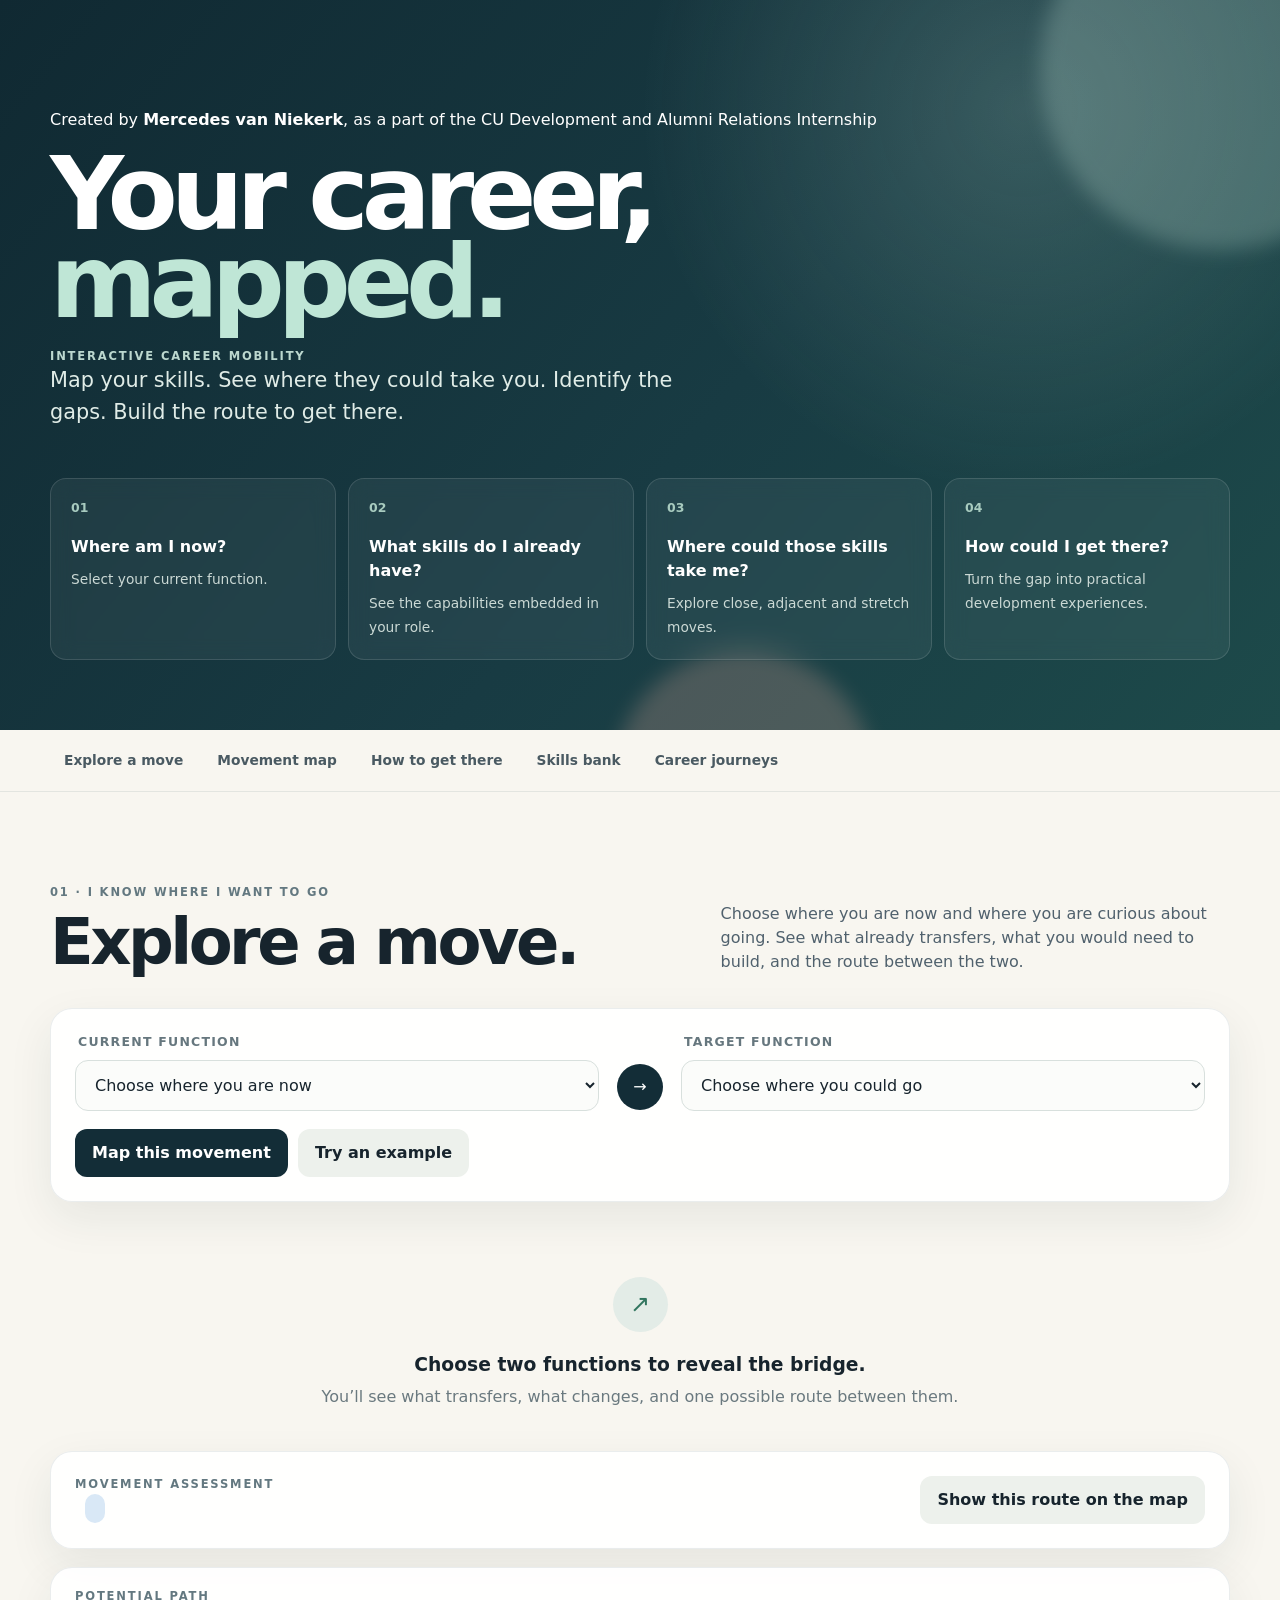
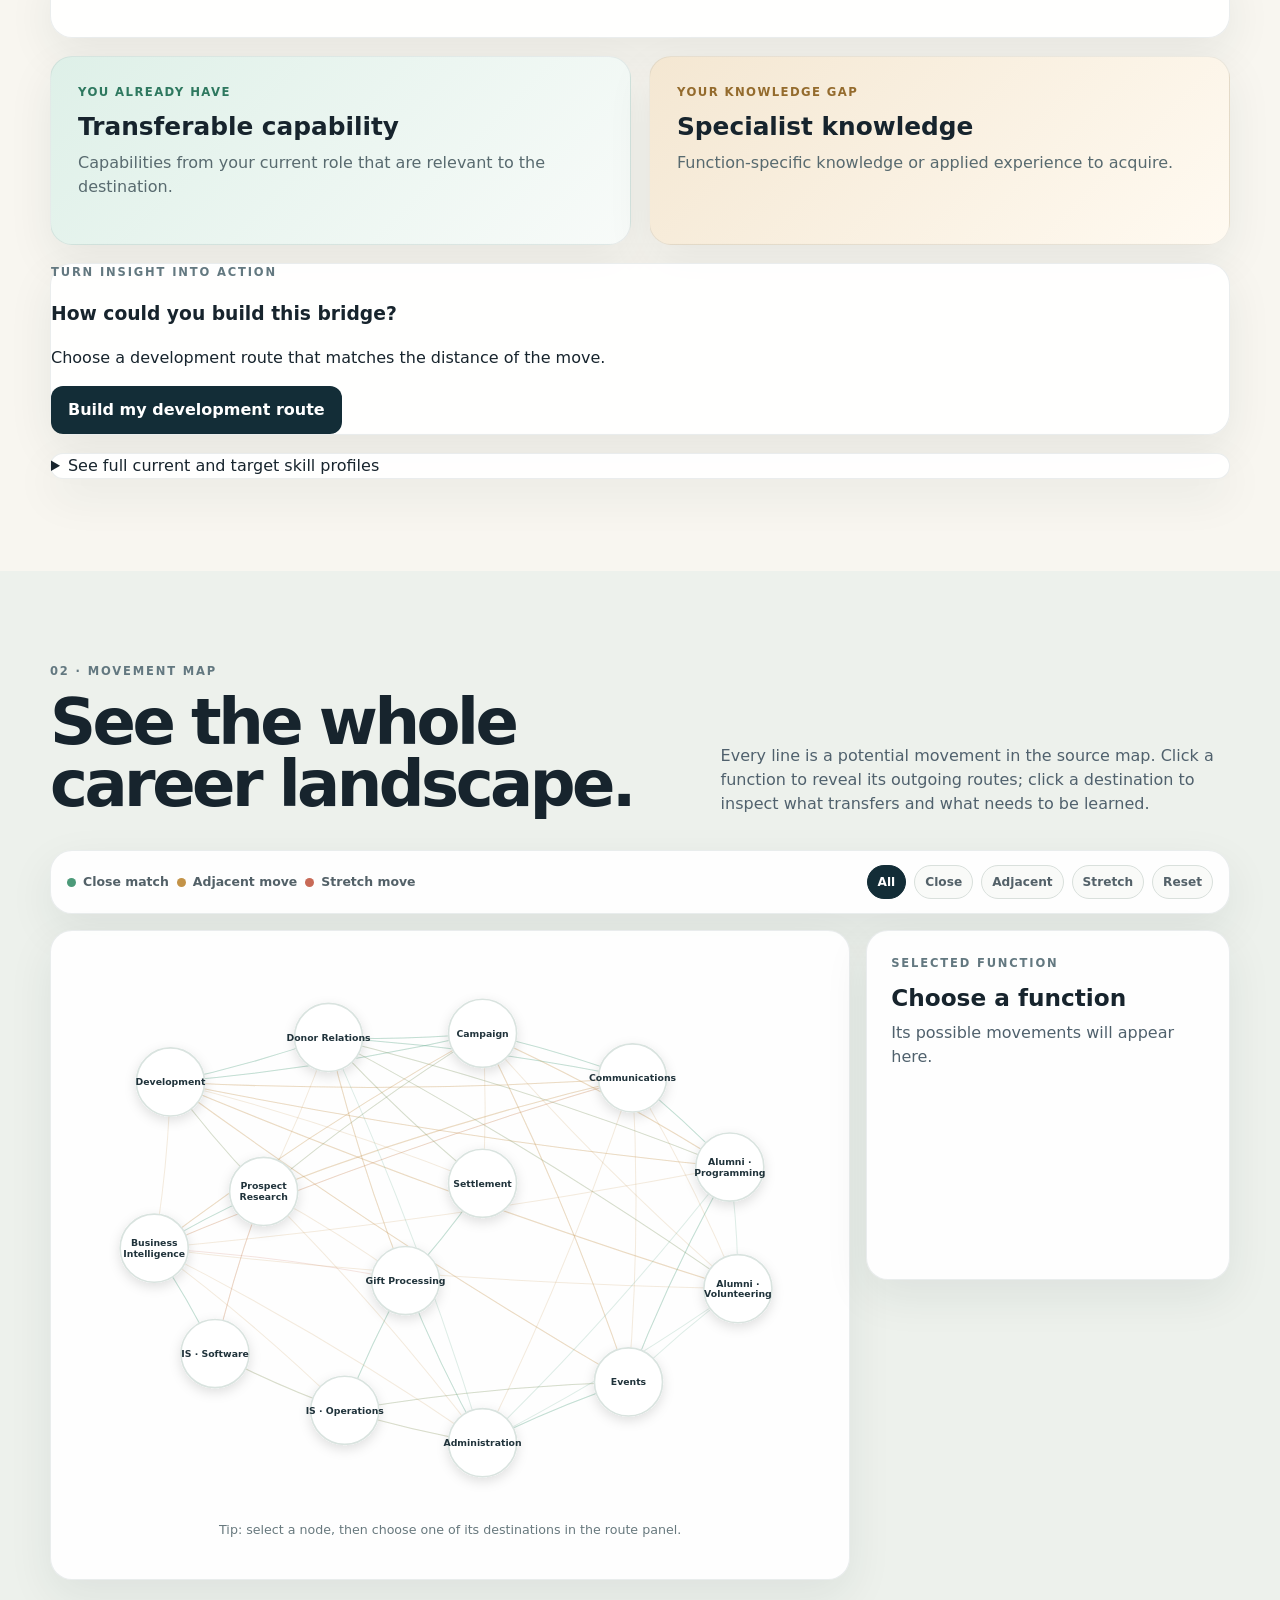
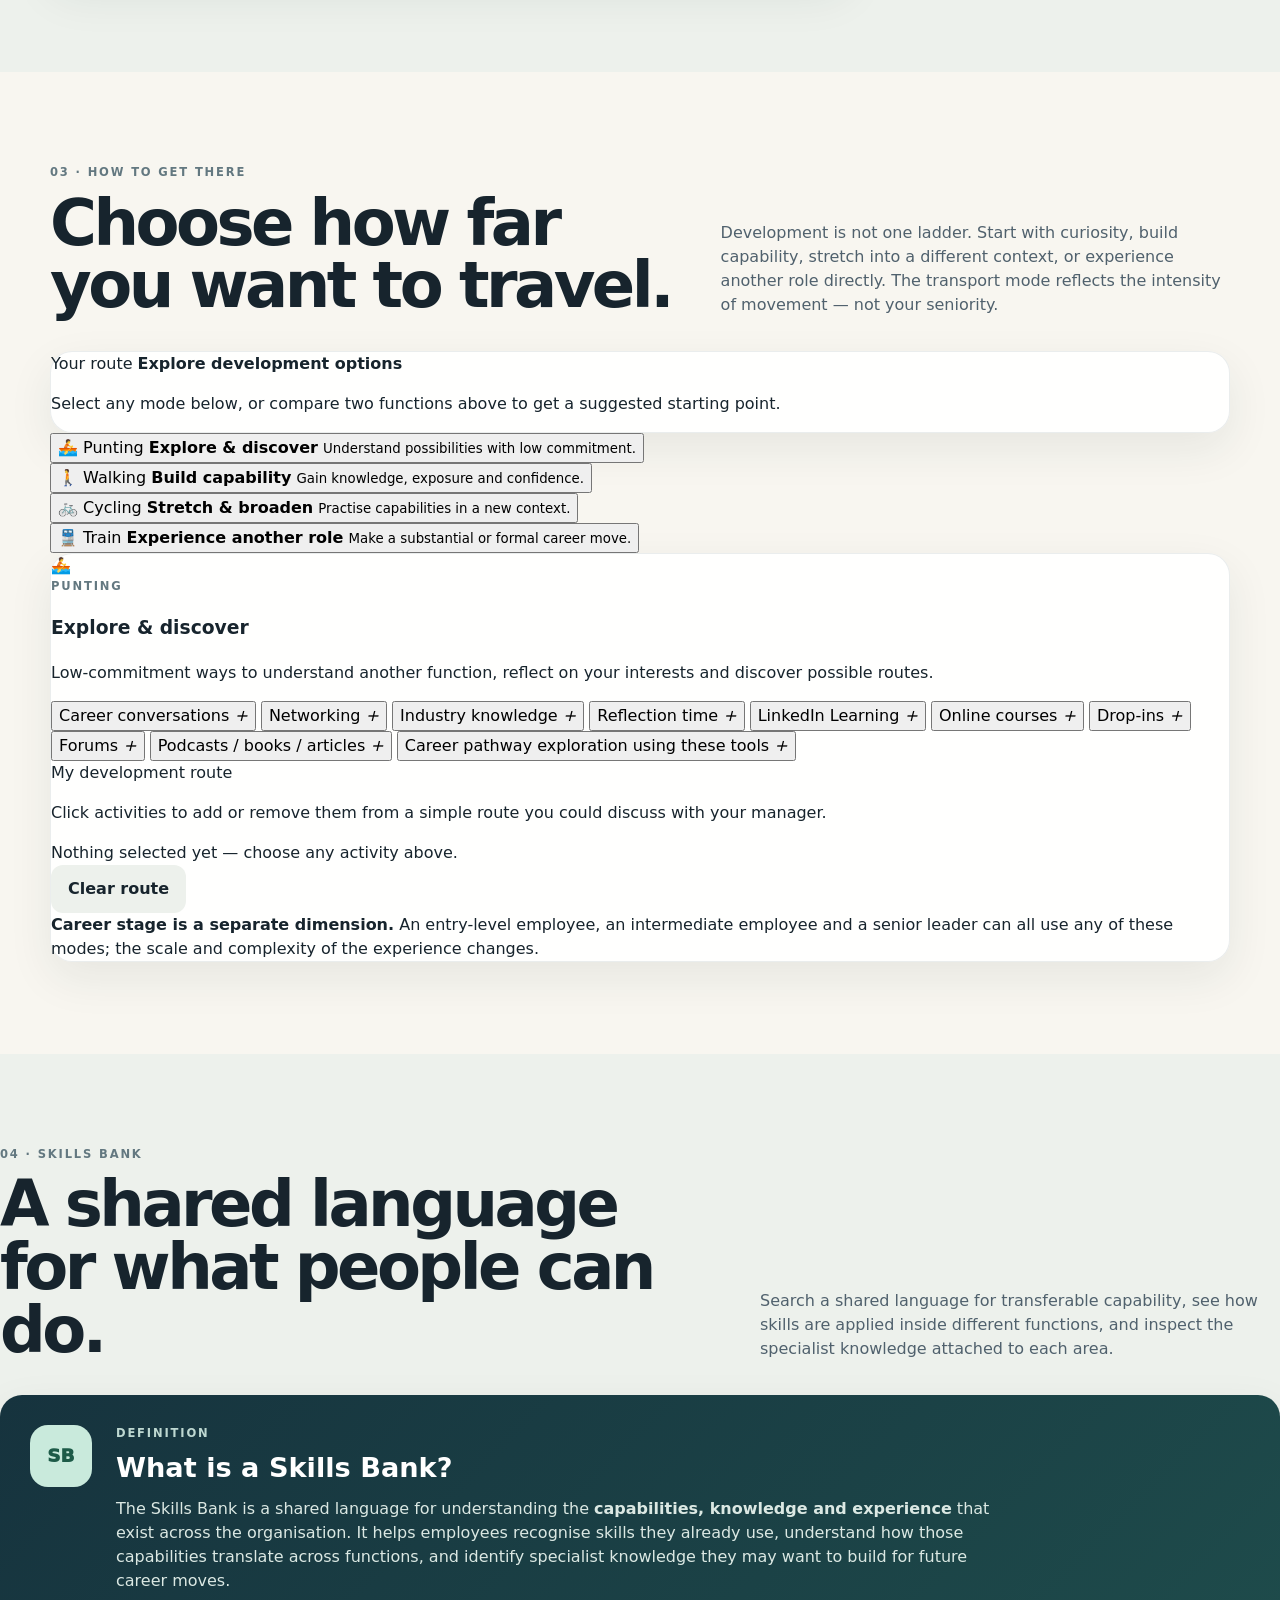
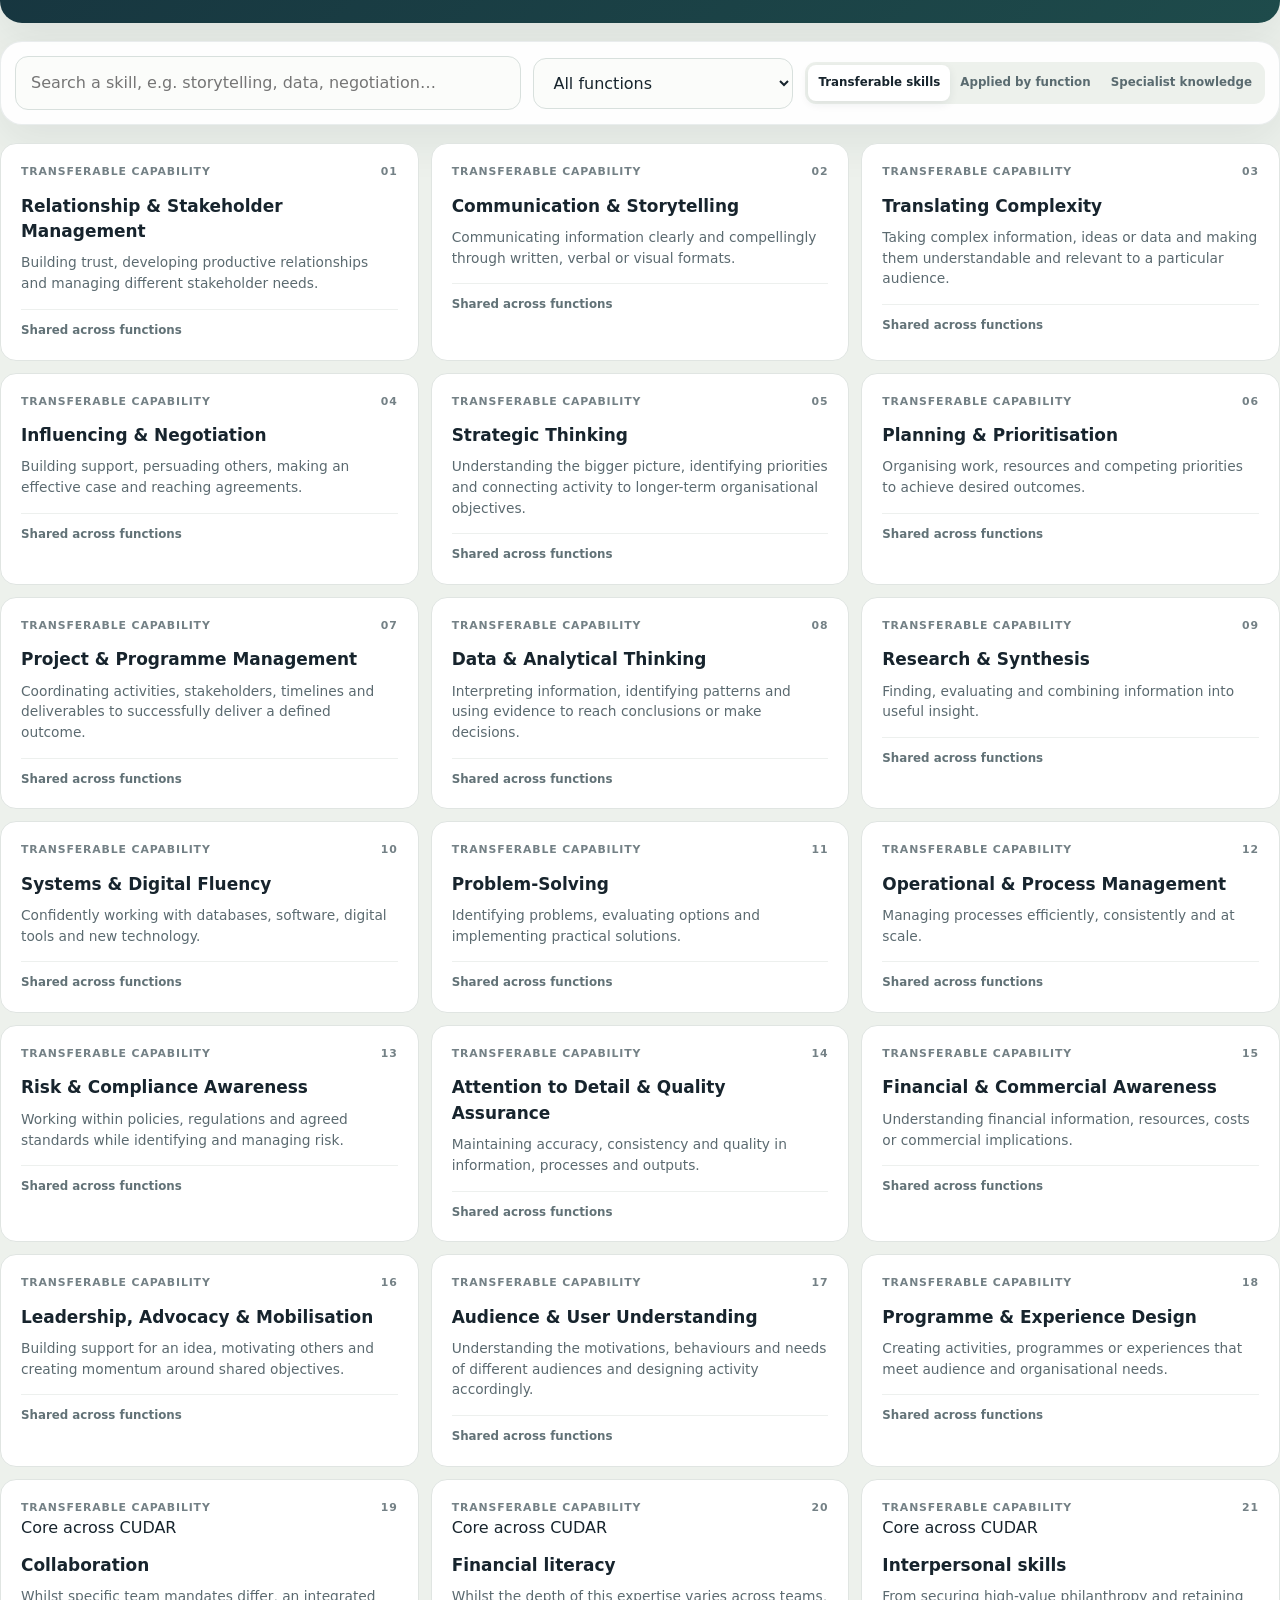
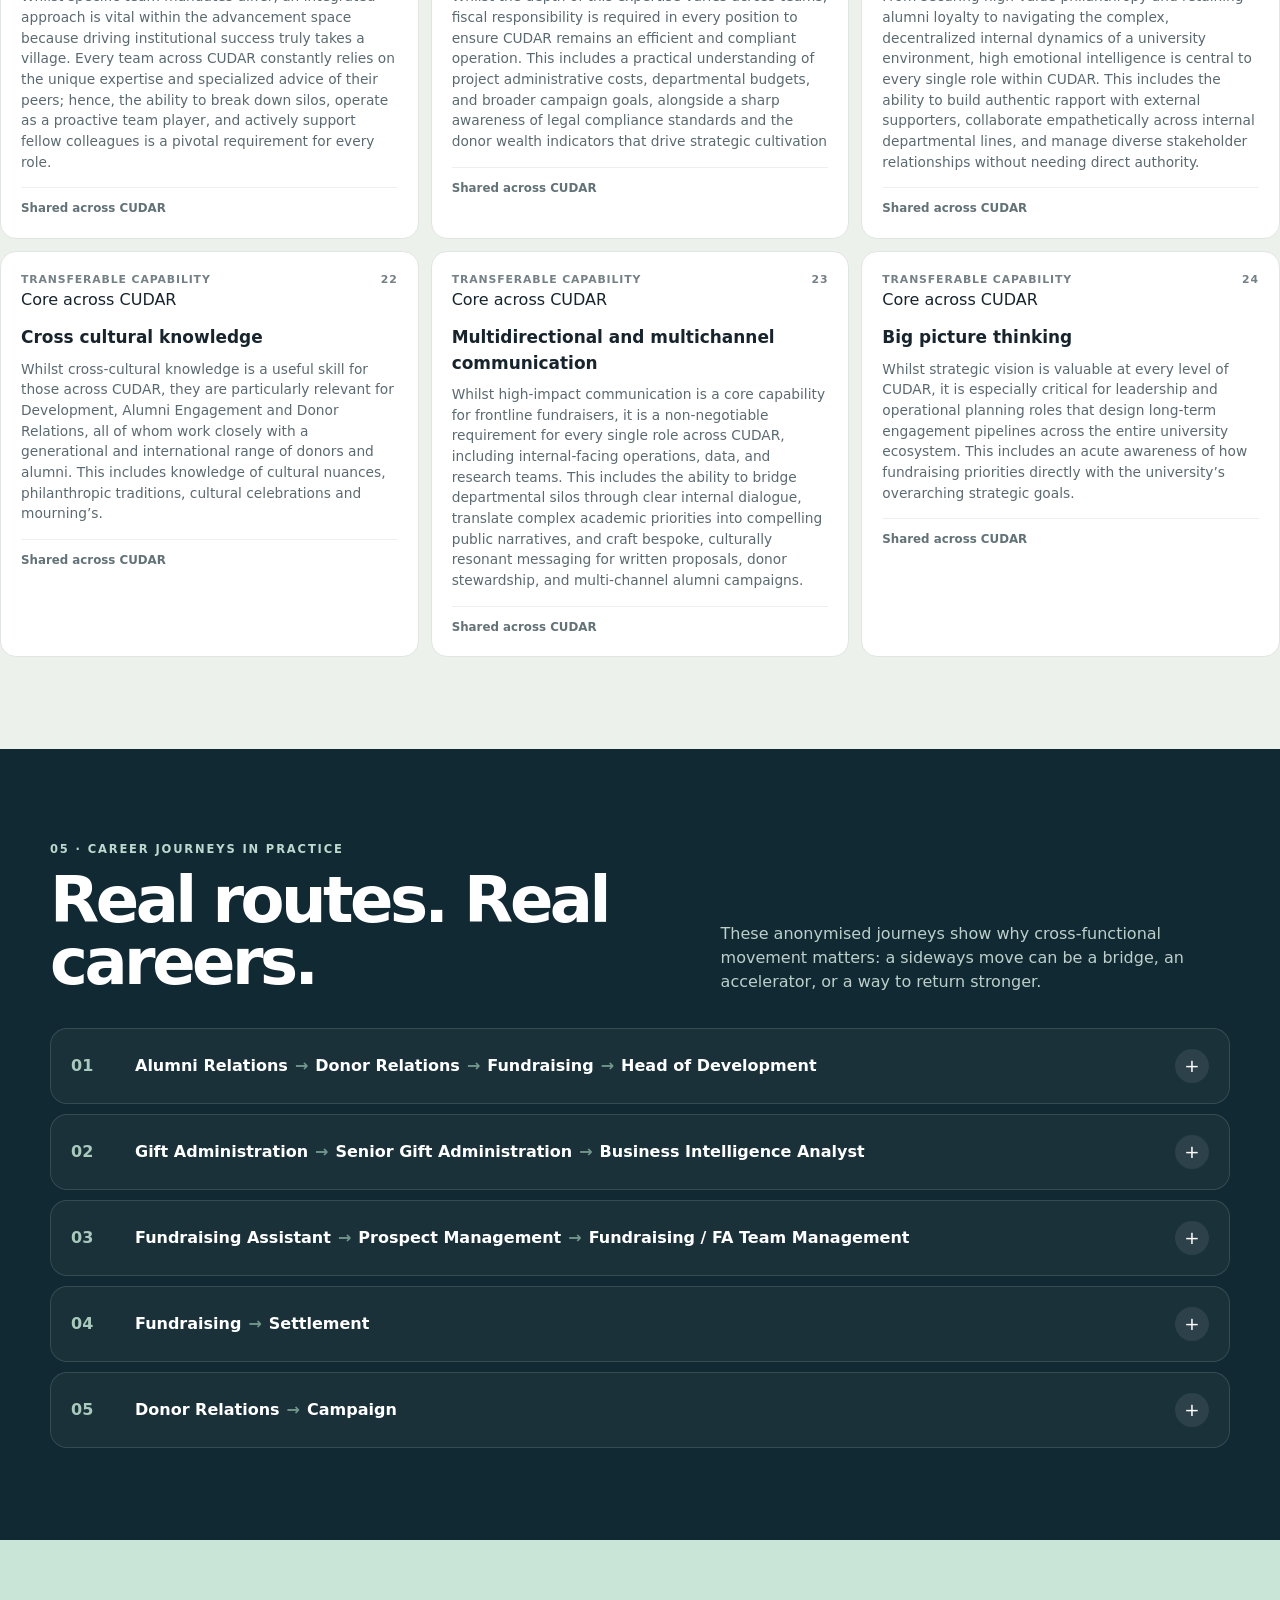
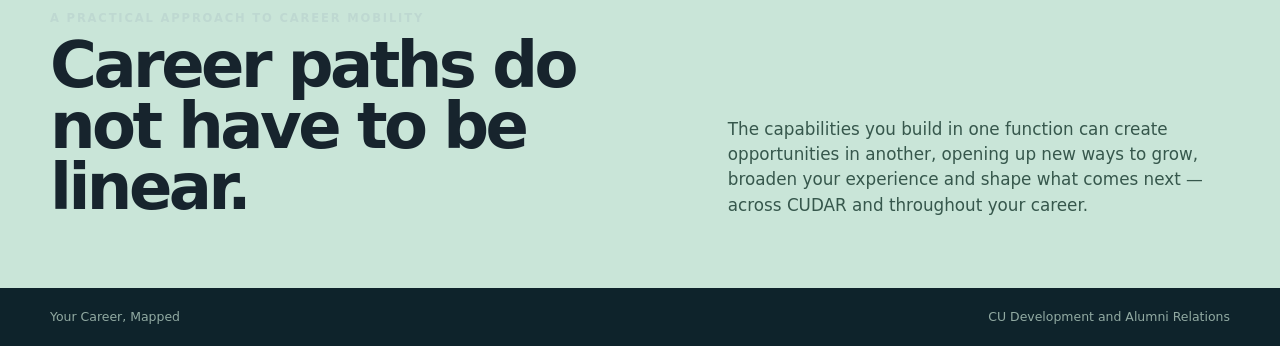
==== index.html @ edce7084 "Rename index (1).html to index.html" ====
<!DOCTYPE html>
<html lang="en">
<head>
  <meta charset="UTF-8" />
  <meta name="viewport" content="width=device-width, initial-scale=1.0" />
  <title>Your Career, Mapped</title>
  <meta name="description" content="Map your skills, explore where they could take you, identify the gaps and build a route to get there." />
  <link rel="stylesheet" href="styles.css" />
</head>
<body>
  <a class="skip-link" href="#main">Skip to content</a>

  <header class="hero">
    <div class="hero__glow hero__glow--one"></div>
    <div class="hero__glow hero__glow--two"></div>
    <div class="shell hero__inner">
      <p class="hero__creator">Created by <strong>Mercedes van Niekerk</strong>, as a part of the CU Development and Alumni Relations Internship</p>
      <h1>Your career,<br><span>mapped.</span></h1>
      <div class="eyebrow hero__eyebrow">Interactive career mobility</div>
      <p class="hero__lede hero__lede--strong">
        Map your skills. See where they could take you. Identify the gaps.
        Build the route to get there.
      </p>

      <div class="question-grid" aria-label="Four questions the map helps answer">
        <article><b>01</b><span>Where am I now?</span><small>Select your current function.</small></article>
        <article><b>02</b><span>What skills do I already have?</span><small>See the capabilities embedded in your role.</small></article>
        <article><b>03</b><span>Where could those skills take me?</span><small>Explore close, adjacent and stretch moves.</small></article>
        <article><b>04</b><span>How could I get there?</span><small>Turn the gap into practical development experiences.</small></article>
      </div>
    </div>
  </header>

  <nav class="sticky-nav" aria-label="Feature navigation">
    <div class="shell nav-row">
      <a href="#skills-match">Explore a move</a>
      <a href="#movement-map">Movement map</a>
      <a href="#development-route">How to get there</a>
      <a href="#skills-bank">Skills bank</a>
      <a href="#examples">Career journeys</a>
    </div>
  </nav>

  <main id="main">
    <section class="section shell" id="skills-match">
      <div class="section-heading">
        <div>
          <div class="eyebrow eyebrow--dark">01 · I know where I want to go</div>
          <h2>Explore a move.</h2>
        </div>
        <p>
          Choose where you are now and where you are curious about going. See what
          already transfers, what you would need to build, and the route between the two.
        </p>
      </div>

      <div class="match-builder card">
        <div class="select-grid">
          <label>
            <span>Current function</span>
            <select id="currentFunction">
              <option value="">Choose where you are now</option>
            </select>
          </label>

          <div class="arrow-disc" aria-hidden="true">→</div>

          <label>
            <span>Target function</span>
            <select id="dreamFunction">
              <option value="">Choose where you could go</option>
            </select>
          </label>
        </div>
        <div class="builder-actions">
          <button class="btn btn--primary" id="compareBtn" type="button">Map this movement</button>
          <button class="btn btn--ghost" id="exampleBtn" type="button">Try an example</button>
        </div>
      </div>

      <div id="matchEmpty" class="empty-state">
        <div class="empty-state__icon">↗</div>
        <h3>Choose two functions to reveal the bridge.</h3>
        <p>You’ll see what transfers, what changes, and one possible route between them.</p>
      </div>

      <div id="matchResults" class="match-results" hidden>
        <div class="match-summary card">
          <div>
            <div class="eyebrow eyebrow--dark">Movement assessment</div>
            <div class="match-title-row">
              <h3 id="matchTitle"></h3>
              <span id="matchBadge" class="match-badge"></span>
            </div>
            <p id="matchExplanation"></p>
          </div>
          <button class="btn btn--ghost" id="showOnMapBtn" type="button">Show this route on the map</button>
        </div>

        <div class="route-strip card">
          <div class="eyebrow eyebrow--dark">Potential path</div>
          <div id="routePath" class="route-path" aria-label="Potential career route"></div>
        </div>

        <div class="insight-grid">
          <article class="insight-card insight-card--have">
            <div class="insight-card__kicker">You already have</div>
            <h3>Transferable capability</h3>
            <p>Capabilities from your current role that are relevant to the destination.</p>
            <div id="transferSkills" class="chips"></div>
          </article>

          <article class="insight-card insight-card--gap">
            <div class="insight-card__kicker">Your knowledge gap</div>
            <h3>Specialist knowledge</h3>
            <p>Function-specific knowledge or applied experience to acquire.</p>
            <div id="gapSkills" class="chips"></div>
          </article>
        </div>

        <div class="comparison-actions card">
          <div>
            <div class="eyebrow eyebrow--dark">Turn insight into action</div>
            <h3>How could you build this bridge?</h3>
            <p id="developmentRecommendation">Choose a development route that matches the distance of the move.</p>
          </div>
          <button class="btn btn--primary" id="buildRouteBtn" type="button">Build my development route</button>
        </div>

        <details class="skill-profile-details card">
          <summary>See full current and target skill profiles</summary>
          <div class="two-panel-grid two-panel-grid--inside">
            <article class="role-panel">
              <div class="role-panel__top">
                <div>
                  <div class="eyebrow eyebrow--dark">Current skill set</div>
                  <h3 id="currentRoleName"></h3>
                </div>
                <span class="mini-tag">Now</span>
              </div>
              <div id="currentCapabilities" class="skill-list"></div>
            </article>

            <article class="role-panel">
              <div class="role-panel__top">
                <div>
                  <div class="eyebrow eyebrow--dark">Target skill set</div>
                  <h3 id="dreamRoleName"></h3>
                </div>
                <span class="mini-tag mini-tag--dream">Next</span>
              </div>
              <div class="subheading">Transferable capabilities</div>
              <div id="dreamCapabilities" class="skill-list"></div>
              <div class="subheading subheading--spaced">Specialist knowledge</div>
              <div id="dreamSpecialist" class="skill-list skill-list--specialist"></div>
            </article>
          </div>
        </details>
      </div>
    </section>

    <section class="section section--tint" id="movement-map">
      <div class="shell">
        <div class="section-heading">
          <div>
            <div class="eyebrow eyebrow--dark">02 · Movement map</div>
            <h2>See the whole career landscape.</h2>
          </div>
          <p>
            Every line is a potential movement in the source map. Click a function
            to reveal its outgoing routes; click a destination to inspect what
            transfers and what needs to be learned.
          </p>
        </div>

        <div class="map-toolbar card">
          <div class="legend" aria-label="Movement type legend">
            <span><i class="dot dot--close"></i>Close match</span>
            <span><i class="dot dot--adjacent"></i>Adjacent move</span>
            <span><i class="dot dot--stretch"></i>Stretch move</span>
          </div>
          <div class="map-actions">
            <button class="filter-btn is-active" data-map-filter="all" type="button">All</button>
            <button class="filter-btn" data-map-filter="close" type="button">Close</button>
            <button class="filter-btn" data-map-filter="adjacent" type="button">Adjacent</button>
            <button class="filter-btn" data-map-filter="stretch" type="button">Stretch</button>
            <button class="filter-btn" id="resetMapBtn" type="button">Reset</button>
          </div>
        </div>

        <div class="map-layout">
          <div class="network-card card">
            <svg id="careerMap" viewBox="0 0 960 680" role="img" aria-labelledby="mapTitle mapDesc">
              <title id="mapTitle">Interactive career movement network</title>
              <desc id="mapDesc">Functions are shown as nodes, connected by close, adjacent and stretch career moves.</desc>
              <defs>
                <filter id="softShadow" x="-30%" y="-30%" width="160%" height="160%">
                  <feDropShadow dx="0" dy="5" stdDeviation="7" flood-opacity=".12"/>
                </filter>
              </defs>
              <g id="edgeLayer"></g>
              <g id="nodeLayer"></g>
            </svg>
            <p class="map-hint">Tip: select a node, then choose one of its destinations in the route panel.</p>
          </div>

          <aside class="route-detail card" id="mapRouteDetail">
            <div class="eyebrow eyebrow--dark">Selected function</div>
            <h3 id="selectedNodeTitle">Choose a function</h3>
            <p id="selectedNodeIntro">Its possible movements will appear here.</p>
            <div id="routeOptions" class="route-options"></div>

            <div id="selectedRouteDetail" hidden>
              <div class="detail-divider"></div>
              <div class="route-detail__header">
                <span id="routeDetailBadge" class="match-badge"></span>
                <h4 id="routeDetailTitle"></h4>
              </div>
              <div class="mini-columns">
                <div>
                  <span>What transfers</span>
                  <ul id="routeDetailTransfers"></ul>
                </div>
                <div>
                  <span>Knowledge gap</span>
                  <ul id="routeDetailGap"></ul>
                </div>
              </div>
            </div>
          </aside>
        </div>
      </div>
    </section>

    <section class="section shell" id="development-route">
      <div class="section-heading">
        <div>
          <div class="eyebrow eyebrow--dark">03 · How to get there</div>
          <h2>Choose how far you want to travel.</h2>
        </div>
        <p>
          Development is not one ladder. Start with curiosity, build capability,
          stretch into a different context, or experience another role directly.
          The transport mode reflects the intensity of movement — not your seniority.
        </p>
      </div>

      <div id="developmentContext" class="development-context card">
        <div>
          <span class="development-context__label">Your route</span>
          <strong id="developmentContextTitle">Explore development options</strong>
        </div>
        <p id="developmentContextText">Select any mode below, or compare two functions above to get a suggested starting point.</p>
      </div>

      <div class="transport-track" aria-label="Four development modes">
        <button class="transport-stop is-active" type="button" data-development-mode="punt">
          <span class="transport-stop__icon" aria-hidden="true">🚣</span>
          <span class="transport-stop__mode">Punting</span>
          <strong>Explore & discover</strong>
          <small>Understand possibilities with low commitment.</small>
        </button>
        <div class="transport-line" aria-hidden="true"></div>
        <button class="transport-stop" type="button" data-development-mode="walk">
          <span class="transport-stop__icon" aria-hidden="true">🚶</span>
          <span class="transport-stop__mode">Walking</span>
          <strong>Build capability</strong>
          <small>Gain knowledge, exposure and confidence.</small>
        </button>
        <div class="transport-line" aria-hidden="true"></div>
        <button class="transport-stop" type="button" data-development-mode="cycle">
          <span class="transport-stop__icon" aria-hidden="true">🚲</span>
          <span class="transport-stop__mode">Cycling</span>
          <strong>Stretch & broaden</strong>
          <small>Practise capabilities in a new context.</small>
        </button>
        <div class="transport-line" aria-hidden="true"></div>
        <button class="transport-stop" type="button" data-development-mode="train">
          <span class="transport-stop__icon" aria-hidden="true">🚆</span>
          <span class="transport-stop__mode">Train</span>
          <strong>Experience another role</strong>
          <small>Make a substantial or formal career move.</small>
        </button>
      </div>

      <div class="development-panel card">
        <div class="development-panel__heading">
          <div>
            <span id="developmentPanelIcon" class="development-panel__icon">🚣</span>
            <div>
              <div id="developmentPanelMode" class="eyebrow eyebrow--dark">Punting</div>
              <h3 id="developmentPanelTitle">Explore & discover</h3>
            </div>
          </div>
          <p id="developmentPanelDescription">Low-commitment ways to understand another function, reflect on your interests and discover possible routes.</p>
        </div>
        <div id="developmentActivities" class="activity-grid"></div>
        <div class="route-builder">
          <div>
            <span class="route-builder__label">My development route</span>
            <p>Click activities to add or remove them from a simple route you could discuss with your manager.</p>
          </div>
          <div id="selectedDevelopmentActivities" class="selected-activities" aria-live="polite"></div>
          <button id="clearDevelopmentRoute" class="btn btn--ghost btn--small" type="button">Clear route</button>
        </div>
        <div class="development-note">
          <b>Career stage is a separate dimension.</b> An entry-level employee, an intermediate employee and a senior leader can all use any of these modes; the scale and complexity of the experience changes.
        </div>
      </div>
    </section>

    <section class="section section--tint" id="skills-bank">
      <div class="section-heading">
        <div>
          <div class="eyebrow eyebrow--dark">04 · Skills bank</div>
          <h2>A shared language for what people can do.</h2>
        </div>
        <p>
          Search a shared language for transferable capability, see how skills are
          applied inside different functions, and inspect the specialist knowledge attached to each area.
        </p>
      </div>

      <div class="definition-banner">
        <div class="definition-banner__mark">SB</div>
        <div>
          <div class="eyebrow eyebrow--light">Definition</div>
          <h3>What is a Skills Bank?</h3>
          <p>
            The Skills Bank is a shared language for understanding the <strong>capabilities,
            knowledge and experience</strong> that exist across the organisation. It helps
            employees recognise skills they already use, understand how those capabilities
            translate across functions, and identify specialist knowledge they may want to
            build for future career moves.
          </p>
        </div>
      </div>

      <div class="bank-controls card">
        <label class="search-box">
          <span class="sr-only">Search the skills bank</span>
          <input id="skillSearch" type="search" placeholder="Search a skill, e.g. storytelling, data, negotiation…" />
        </label>
        <label>
          <span class="sr-only">Filter by function</span>
          <select id="skillFunctionFilter">
            <option value="all">All functions</option>
          </select>
        </label>
        <div class="segmented" aria-label="Skills bank view">
          <button type="button" class="is-active" data-skill-view="transferable">Transferable skills</button>
          <button type="button" data-skill-view="applied">Applied by function</button>
          <button type="button" data-skill-view="specialist">Specialist knowledge</button>
        </div>
      </div>

      <div id="skillsBankGrid" class="skills-bank-grid"></div>
    </section>

    <section class="section section--dark" id="examples">
      <div class="shell">
        <div class="section-heading section-heading--light">
          <div>
            <div class="eyebrow">05 · Career journeys in practice</div>
            <h2>Real routes. Real careers.</h2>
          </div>
          <p>
            These anonymised journeys show why cross-functional movement matters:
            a sideways move can be a bridge, an accelerator, or a way to return stronger.
          </p>
        </div>

        <div id="journeyList" class="journey-list"></div>
      </div>
    </section>

    <section class="closing">
      <div class="shell closing__inner">
        <div>
          <div class="eyebrow eyebrow--light">A practical approach to career mobility</div>
          <h2>Career paths do not have to be linear.</h2>
        </div>
        <p>
          The capabilities you build in one function can create opportunities in another,
          opening up new ways to grow, broaden your experience and shape what comes next
          — across CUDAR and throughout your career.
        </p>
      </div>
    </section>
  </main>

  <footer>
    <div class="shell footer-row">
      <span>Your Career, Mapped</span>
      <span>CU Development and Alumni Relations</span>
    </div>
  </footer>

  <script src="data.js"></script>
  <script src="app.js"></script>
</body>
</html>
---- styles.css ----
:root {
  --ink: #17242d;
  --ink-soft: #50616d;
  --navy: #132d37;
  --navy-2: #0e252e;
  --paper: #f8f6f0;
  --white: #ffffff;
  --line: #dfe5e2;
  --mint: #cbeadd;
  --mint-deep: #28755e;
  --blue: #d9e8f6;
  --blue-deep: #315f85;
  --sand: #efe1c7;
  --sand-deep: #8a642b;
  --coral: #f2b1a0;
  --coral-deep: #8f4235;
  --lavender: #e4dff1;
  --shadow: 0 16px 45px rgba(20, 45, 55, 0.08);
  --radius: 22px;
  --radius-sm: 13px;
  --shell: 1180px;
}

* { box-sizing: border-box; }

html {
  scroll-behavior: smooth;
  scroll-padding-top: 90px;
}

body {
  margin: 0;
  font-family: Inter, ui-sans-serif, system-ui, -apple-system, BlinkMacSystemFont, "Segoe UI", sans-serif;
  color: var(--ink);
  background: var(--paper);
  line-height: 1.5;
}

button, input, select { font: inherit; }
button, select { cursor: pointer; }

a { color: inherit; }

.sr-only {
  position: absolute;
  width: 1px;
  height: 1px;
  overflow: hidden;
  clip: rect(0,0,0,0);
  white-space: nowrap;
}

.skip-link {
  position: fixed;
  left: 16px;
  top: 10px;
  z-index: 100;
  padding: 10px 14px;
  background: var(--white);
  color: var(--ink);
  transform: translateY(-150%);
  transition: .2s ease;
  border-radius: 8px;
}
.skip-link:focus { transform: translateY(0); }

.shell {
  width: min(var(--shell), calc(100% - 40px));
  margin: 0 auto;
}

.hero {
  position: relative;
  overflow: hidden;
  background:
    radial-gradient(circle at 80% 15%, rgba(203,234,221,.18), transparent 32%),
    linear-gradient(130deg, #102932 0%, #183b43 56%, #1d4a4a 100%);
  color: var(--white);
  padding: 92px 0 70px;
}

.hero__inner { position: relative; z-index: 2; }

.hero__glow {
  position: absolute;
  border-radius: 999px;
  filter: blur(10px);
  opacity: .23;
}
.hero__glow--one {
  width: 360px; height: 360px;
  background: #cbeadd;
  right: -120px; top: -110px;
}
.hero__glow--two {
  width: 260px; height: 260px;
  background: #f2b1a0;
  left: 48%; bottom: -180px;
}

.eyebrow {
  text-transform: uppercase;
  letter-spacing: .16em;
  font-size: .72rem;
  font-weight: 800;
  color: #bcd8cf;
}
.eyebrow--dark { color: #637880; }
.eyebrow--light { color: #bed8d1; }

.hero h1 {
  margin: 18px 0 22px;
  max-width: 900px;
  font-size: clamp(3.4rem, 8vw, 6.8rem);
  letter-spacing: -.07em;
  line-height: .86;
  font-weight: 760;
}
.hero h1 span { color: #bfe6d6; }

.hero__lede {
  max-width: 680px;
  margin: 0 0 50px;
  font-size: clamp(1.05rem, 2vw, 1.3rem);
  color: #e0ece7;
}

.question-grid {
  display: grid;
  grid-template-columns: repeat(4, 1fr);
  gap: 12px;
}
.question-grid article {
  min-height: 150px;
  padding: 20px;
  border: 1px solid rgba(255,255,255,.13);
  background: rgba(255,255,255,.055);
  backdrop-filter: blur(10px);
  border-radius: 16px;
}
.question-grid b {
  display: block;
  margin-bottom: 18px;
  color: #a8cbbf;
  font-size: .78rem;
}
.question-grid span {
  display: block;
  margin-bottom: 8px;
  font-weight: 750;
  font-size: 1rem;
}
.question-grid small {
  color: #cbd9d5;
  font-size: .86rem;
}

.sticky-nav {
  position: sticky;
  top: 0;
  z-index: 30;
  background: rgba(248,246,240,.93);
  backdrop-filter: blur(18px);
  border-bottom: 1px solid rgba(25,55,65,.09);
}
.nav-row {
  display: flex;
  gap: 6px;
  overflow-x: auto;
  padding: 10px 0;
  scrollbar-width: none;
}
.nav-row::-webkit-scrollbar { display: none; }
.nav-row a {
  white-space: nowrap;
  text-decoration: none;
  font-size: .86rem;
  font-weight: 700;
  color: #4a5a62;
  padding: 10px 14px;
  border-radius: 999px;
}
.nav-row a:hover { background: #e9eee9; color: var(--ink); }

.section { padding: 92px 0; }
.section--tint { background: #edf1ec; }
.section--dark { background: #112932; color: var(--white); }

.section-heading {
  display: grid;
  grid-template-columns: 1.1fr .9fr;
  align-items: end;
  gap: 48px;
  margin-bottom: 34px;
}
.section-heading h2 {
  margin: 10px 0 0;
  max-width: 720px;
  font-size: clamp(2.2rem, 5vw, 4.3rem);
  line-height: .98;
  letter-spacing: -.055em;
}
.section-heading > p {
  margin: 0;
  color: var(--ink-soft);
  max-width: 520px;
  justify-self: end;
}
.section-heading--light > p { color: #bdcfcb; }

.card {
  background: rgba(255,255,255,.93);
  border: 1px solid rgba(28,58,68,.09);
  border-radius: var(--radius);
  box-shadow: var(--shadow);
}

.match-builder { padding: 24px; }

.select-grid {
  display: grid;
  grid-template-columns: 1fr auto 1fr;
  gap: 18px;
  align-items: end;
}
.select-grid label span,
.bank-controls label > span:not(.sr-only) {
  display: block;
  font-size: .78rem;
  font-weight: 800;
  text-transform: uppercase;
  letter-spacing: .1em;
  color: #66777e;
  margin: 0 0 8px 3px;
}
select, input[type="search"] {
  width: 100%;
  border: 1px solid #d8e0dd;
  background: #fbfcfa;
  color: var(--ink);
  border-radius: 13px;
  padding: 14px 15px;
  outline: none;
}
select:focus, input[type="search"]:focus {
  border-color: #6aa58f;
  box-shadow: 0 0 0 4px rgba(106,165,143,.14);
}
.arrow-disc {
  display: grid;
  place-items: center;
  width: 46px;
  height: 46px;
  border-radius: 50%;
  background: var(--navy);
  color: var(--white);
  margin-bottom: 1px;
}

.builder-actions {
  display: flex;
  gap: 10px;
  margin-top: 18px;
}
.btn {
  border: 0;
  padding: 12px 17px;
  border-radius: 12px;
  font-weight: 800;
}
.btn--primary { background: var(--navy); color: var(--white); }
.btn--primary:hover { background: #1b4350; }
.btn--ghost { background: #edf1ec; color: var(--ink); }
.btn--ghost:hover { background: #e0e7e0; }

.empty-state {
  text-align: center;
  padding: 75px 20px 20px;
  color: #6a797f;
}
.empty-state__icon {
  width: 55px;
  height: 55px;
  display: grid;
  place-items: center;
  margin: 0 auto 16px;
  border-radius: 50%;
  background: #e3ece7;
  color: #31755f;
  font-size: 1.5rem;
}
.empty-state h3 { color: var(--ink); margin-bottom: 6px; }
.empty-state p { margin: 0; }

.match-results { display: grid; gap: 18px; margin-top: 22px; }

.match-summary {
  display: flex;
  align-items: center;
  justify-content: space-between;
  gap: 30px;
  padding: 24px;
}
.match-summary h3 {
  margin: 7px 0 5px;
  font-size: 1.55rem;
}
.match-summary p { margin: 0; color: var(--ink-soft); }

.match-title-row {
  display: flex;
  align-items: center;
  gap: 10px;
  flex-wrap: wrap;
}

.match-badge {
  display: inline-flex;
  align-items: center;
  min-height: 29px;
  padding: 5px 10px;
  border-radius: 999px;
  font-size: .72rem;
  font-weight: 900;
  letter-spacing: .04em;
  text-transform: uppercase;
  background: var(--blue);
  color: var(--blue-deep);
}
.match-badge[data-type="close"] { background: var(--mint); color: var(--mint-deep); }
.match-badge[data-type="adjacent"] { background: var(--sand); color: var(--sand-deep); }
.match-badge[data-type="stretch"] { background: var(--coral); color: var(--coral-deep); }
.match-badge[data-type="multi"] { background: var(--lavender); color: #5b4f7c; }
.match-badge[data-type="same"] { background: #e5ece9; color: #4a6259; }

.route-strip { padding: 20px 24px; }
.route-path {
  display: flex;
  align-items: center;
  flex-wrap: wrap;
  gap: 8px;
  margin-top: 12px;
}
.route-path__node {
  padding: 9px 12px;
  border-radius: 10px;
  background: #eef2ee;
  font-size: .86rem;
  font-weight: 800;
}
.route-path__arrow { color: #789087; font-weight: 800; }

.insight-grid {
  display: grid;
  grid-template-columns: 1fr 1fr;
  gap: 18px;
}
.insight-card {
  border-radius: var(--radius);
  padding: 27px;
  border: 1px solid rgba(28,58,68,.08);
  box-shadow: var(--shadow);
}
.insight-card--have { background: linear-gradient(135deg, #def0e8 0%, #f8fbf9 100%); }
.insight-card--gap { background: linear-gradient(135deg, #f4e7d2 0%, #fffaf1 100%); }
.insight-card__kicker {
  font-size: .73rem;
  text-transform: uppercase;
  font-weight: 900;
  letter-spacing: .12em;
}
.insight-card--have .insight-card__kicker { color: #2e785f; }
.insight-card--gap .insight-card__kicker { color: #946b2d; }
.insight-card h3 { margin: 7px 0 5px; font-size: 1.55rem; }
.insight-card > p { color: #586a6f; margin: 0 0 18px; }

.chips { display: flex; flex-wrap: wrap; gap: 8px; }
.chip {
  display: inline-flex;
  padding: 8px 10px;
  border-radius: 9px;
  background: rgba(255,255,255,.72);
  border: 1px solid rgba(50,80,70,.1);
  font-size: .84rem;
  font-weight: 700;
}

.two-panel-grid {
  display: grid;
  grid-template-columns: 1fr 1fr;
  gap: 18px;
}
.role-panel { padding: 25px; }
.role-panel__top {
  display: flex;
  justify-content: space-between;
  gap: 20px;
  align-items: start;
}
.role-panel h3 { margin: 6px 0 20px; font-size: 1.35rem; }
.mini-tag {
  background: #e7ece9;
  color: #53645c;
  padding: 5px 9px;
  border-radius: 999px;
  font-size: .68rem;
  font-weight: 900;
  text-transform: uppercase;
}
.mini-tag--dream { background: #dcecdf; color: #317055; }

.skill-list { display: grid; gap: 9px; }
.skill-list__item {
  display: flex;
  gap: 9px;
  align-items: flex-start;
  font-size: .9rem;
}
.skill-list__item::before {
  content: "";
  flex: 0 0 8px;
  width: 8px;
  height: 8px;
  border-radius: 50%;
  background: #77a894;
  margin-top: 7px;
}
.skill-list--specialist .skill-list__item::before { background: #c7954c; }

.subheading {
  margin-bottom: 9px;
  font-size: .76rem;
  text-transform: uppercase;
  letter-spacing: .1em;
  font-weight: 900;
  color: #6e7e83;
}
.subheading--spaced { margin-top: 25px; }

.bridge {
  display: grid;
  grid-template-columns: .8fr 1.2fr;
  gap: 35px;
  padding: 28px;
}
.bridge__intro h3 { margin: 8px 0; font-size: 1.5rem; }
.bridge__intro p { color: var(--ink-soft); }
.bridge-steps {
  display: grid;
  grid-template-columns: repeat(4, 1fr);
  gap: 9px;
}
.bridge-step {
  background: #f3f5f1;
  padding: 15px;
  border-radius: 14px;
  min-height: 145px;
}
.bridge-step b {
  display: block;
  margin-bottom: 7px;
  font-size: .8rem;
  text-transform: uppercase;
  letter-spacing: .08em;
}
.bridge-step span { font-size: .86rem; color: #526169; }

.map-toolbar {
  display: flex;
  justify-content: space-between;
  gap: 18px;
  align-items: center;
  padding: 14px 16px;
  margin-bottom: 16px;
}
.legend, .map-actions {
  display: flex;
  flex-wrap: wrap;
  gap: 8px;
  align-items: center;
}
.legend span {
  display: inline-flex;
  align-items: center;
  gap: 7px;
  font-size: .78rem;
  font-weight: 800;
  color: #536168;
}
.dot { width: 9px; height: 9px; border-radius: 50%; display: inline-block; }
.dot--close { background: #4c9a79; }
.dot--adjacent { background: #c39348; }
.dot--stretch { background: #c86a57; }

.filter-btn {
  border: 1px solid #d9e0dc;
  background: #f9faf8;
  color: #536169;
  border-radius: 999px;
  padding: 7px 10px;
  font-weight: 800;
  font-size: .76rem;
}
.filter-btn:hover,
.filter-btn.is-active { background: var(--navy); color: var(--white); border-color: var(--navy); }

.map-layout {
  display: grid;
  grid-template-columns: minmax(0, 1.65fr) minmax(300px, .75fr);
  gap: 16px;
  align-items: start;
}
.network-card {
  padding: 10px;
  min-height: 650px;
}
#careerMap {
  width: 100%;
  display: block;
  min-height: 590px;
}
.map-edge {
  stroke: #91a4a1;
  stroke-width: 1.25;
  opacity: .18;
  transition: opacity .2s ease, stroke-width .2s ease, stroke .2s ease;
}
.map-edge[data-type="close"] { stroke: #4c9a79; }
.map-edge[data-type="adjacent"] { stroke: #c39348; }
.map-edge[data-type="stretch"] { stroke: #c86a57; }
.map-edge.is-active { opacity: .82; stroke-width: 3.3; }
.map-edge.is-path { opacity: .9; stroke-width: 4; }
.map-edge.is-hidden { opacity: 0; pointer-events: none; }

.map-node { cursor: pointer; outline: none; }
.map-node circle {
  fill: #fff;
  stroke: #d9e3df;
  stroke-width: 2;
  filter: url(#softShadow);
  transition: transform .18s ease, fill .18s ease, stroke .18s ease, stroke-width .18s ease;
  transform-box: fill-box;
  transform-origin: center;
}
.map-node:hover circle,
.map-node:focus circle { transform: scale(1.08); stroke: #7ea795; }
.map-node.is-selected circle { fill: #173641; stroke: #173641; stroke-width: 3; }
.map-node.is-destination circle { fill: #e0f0e8; stroke: #4f997a; stroke-width: 3; }
.map-node.is-path circle { stroke: #65568a; stroke-width: 4; }

.map-node text {
  text-anchor: middle;
  font-size: 11.5px;
  font-weight: 800;
  fill: #20333b;
  pointer-events: none;
}
.map-node.is-selected text { fill: white; }

.map-hint {
  text-align: center;
  color: #68797e;
  font-size: .79rem;
  margin: -10px 0 10px;
}

.route-detail {
  padding: 24px;
  position: sticky;
  top: 82px;
  min-height: 350px;
}
.route-detail h3 { margin: 8px 0 6px; font-size: 1.45rem; }
.route-detail > p { color: var(--ink-soft); margin-top: 0; }
.route-options {
  display: grid;
  gap: 8px;
  margin-top: 20px;
}
.route-option {
  text-align: left;
  border: 1px solid #dce3df;
  background: #f8faf7;
  padding: 11px 12px;
  border-radius: 11px;
  color: var(--ink);
}
.route-option:hover, .route-option.is-active { border-color: #6b9f8b; background: #edf5f0; }
.route-option b { display: block; font-size: .88rem; }
.route-option span { display: block; font-size: .72rem; color: #68777d; margin-top: 2px; }

.detail-divider {
  height: 1px;
  background: #e2e7e4;
  margin: 22px 0;
}
.route-detail__header h4 { font-size: 1.08rem; margin: 9px 0 14px; }
.mini-columns {
  display: grid;
  grid-template-columns: 1fr 1fr;
  gap: 14px;
}
.mini-columns span {
  display: block;
  font-size: .72rem;
  font-weight: 900;
  text-transform: uppercase;
  letter-spacing: .08em;
  color: #65767c;
  margin-bottom: 7px;
}
.mini-columns ul { margin: 0; padding-left: 18px; }
.mini-columns li { font-size: .8rem; margin-bottom: 5px; }

.definition-banner {
  display: grid;
  grid-template-columns: auto 1fr;
  gap: 24px;
  align-items: start;
  margin-bottom: 18px;
  padding: 30px;
  background: linear-gradient(135deg, #16333e, #1e4b4b);
  color: #fff;
  border-radius: var(--radius);
  box-shadow: var(--shadow);
}
.definition-banner__mark {
  width: 62px;
  height: 62px;
  border-radius: 18px;
  display: grid;
  place-items: center;
  background: #c9eadc;
  color: #1d5b48;
  font-size: 1.15rem;
  font-weight: 950;
}
.definition-banner h3 { margin: 5px 0 9px; font-size: 1.7rem; }
.definition-banner p { color: #dbe8e3; margin: 0; max-width: 900px; }

.bank-controls {
  display: grid;
  grid-template-columns: minmax(280px, 1fr) 260px auto;
  align-items: center;
  gap: 12px;
  padding: 14px;
  margin-bottom: 18px;
}
.segmented {
  display: flex;
  background: #edf1ec;
  border-radius: 11px;
  padding: 3px;
}
.segmented button {
  border: 0;
  background: transparent;
  padding: 9px 10px;
  border-radius: 8px;
  font-size: .74rem;
  font-weight: 800;
  color: #5a6b70;
}
.segmented button.is-active { background: #fff; color: var(--ink); box-shadow: 0 3px 10px rgba(20,40,45,.08); }

.skills-bank-grid {
  display: grid;
  grid-template-columns: repeat(3, 1fr);
  gap: 12px;
}
.skill-card {
  background: #fff;
  border: 1px solid #e0e5e2;
  border-radius: 16px;
  padding: 20px;
  min-height: 185px;
  transition: transform .18s ease, box-shadow .18s ease;
}
.skill-card:hover { transform: translateY(-3px); box-shadow: var(--shadow); }
.skill-card__meta {
  display: flex;
  align-items: center;
  justify-content: space-between;
  gap: 10px;
  color: #748186;
  font-size: .68rem;
  text-transform: uppercase;
  letter-spacing: .08em;
  font-weight: 900;
}
.skill-card h3 { font-size: 1.06rem; margin: 13px 0 8px; }
.skill-card p { font-size: .86rem; color: #5b6a70; margin: 0; }
.skill-card .function-name {
  margin-top: 15px;
  padding-top: 12px;
  border-top: 1px solid #edf0ee;
  font-size: .74rem;
  color: #627277;
  font-weight: 800;
}
.no-results {
  grid-column: 1 / -1;
  padding: 40px;
  text-align: center;
  color: #6b787d;
}

.journey-list { display: grid; gap: 10px; }
.journey {
  border: 1px solid rgba(255,255,255,.12);
  border-radius: 17px;
  background: rgba(255,255,255,.04);
  overflow: hidden;
}
.journey__button {
  width: 100%;
  border: 0;
  background: transparent;
  color: #fff;
  text-align: left;
  display: grid;
  grid-template-columns: 48px 1fr auto;
  gap: 16px;
  align-items: center;
  padding: 20px;
}
.journey__number {
  color: #a9c9bd;
  font-weight: 900;
}
.journey__route {
  display: flex;
  flex-wrap: wrap;
  align-items: center;
  gap: 7px;
  font-weight: 800;
}
.journey__route i { color: #72978b; font-style: normal; }
.journey__toggle {
  width: 34px;
  height: 34px;
  display: grid;
  place-items: center;
  border-radius: 50%;
  background: rgba(255,255,255,.08);
  font-size: 1.15rem;
  transition: transform .2s ease;
}
.journey.is-open .journey__toggle { transform: rotate(45deg); }

.journey__body {
  display: none;
  padding: 0 20px 22px 84px;
}
.journey.is-open .journey__body { display: block; }
.journey__body h3 { margin: 0 0 8px; font-size: 1.35rem; }
.journey__body > p { color: #c7d7d3; max-width: 900px; }
.journey__insights {
  display: grid;
  grid-template-columns: 1fr 1fr;
  gap: 10px;
  margin: 18px 0;
}
.journey__insights > div {
  background: rgba(255,255,255,.055);
  border-radius: 12px;
  padding: 14px;
}
.journey__insights span {
  display: block;
  text-transform: uppercase;
  font-size: .68rem;
  font-weight: 900;
  letter-spacing: .08em;
  color: #9fc1b5;
  margin-bottom: 7px;
}
.journey__insights ul { margin: 0; padding-left: 18px; color: #d9e4e1; }
.journey__insights li { margin-bottom: 4px; font-size: .84rem; }
.value-callout {
  display: flex;
  gap: 10px;
  align-items: flex-start;
  background: #cde9dd;
  color: #1c4438;
  padding: 13px 15px;
  border-radius: 12px;
  max-width: 920px;
}
.value-callout b { white-space: nowrap; }

.closing {
  background: #c9e5d8;
  padding: 70px 0;
}
.closing__inner {
  display: grid;
  grid-template-columns: 1fr .8fr;
  gap: 50px;
  align-items: end;
}
.closing h2 {
  max-width: 700px;
  margin: 8px 0 0;
  font-size: clamp(2.4rem, 5vw, 4.7rem);
  line-height: .95;
  letter-spacing: -.055em;
}
.closing p { margin: 0; color: #36574c; font-size: 1.05rem; }

footer {
  background: #0e232b;
  color: #91aaa2;
  font-size: .78rem;
}
.footer-row {
  padding: 20px 0;
  display: flex;
  justify-content: space-between;
  gap: 20px;
}

@media (max-width: 980px) {
  .question-grid { grid-template-columns: repeat(2, 1fr); }
  .section-heading { grid-template-columns: 1fr; gap: 16px; }
  .section-heading > p { justify-self: start; }
  .map-layout { grid-template-columns: 1fr; }
  .route-detail { position: static; }
  .bank-controls { grid-template-columns: 1fr 1fr; }
  .segmented { grid-column: 1 / -1; }
  .skills-bank-grid { grid-template-columns: repeat(2, 1fr); }
  .bridge { grid-template-columns: 1fr; }
}

@media (max-width: 720px) {
  .shell { width: min(100% - 24px, var(--shell)); }
  .hero { padding: 65px 0 45px; }
  .hero h1 { font-size: clamp(3rem, 16vw, 5rem); }
  .question-grid { grid-template-columns: 1fr; }
  .section { padding: 65px 0; }
  .select-grid { grid-template-columns: 1fr; }
  .arrow-disc { transform: rotate(90deg); }
  .builder-actions { flex-direction: column; }
  .match-summary { align-items: flex-start; flex-direction: column; }
  .insight-grid, .two-panel-grid { grid-template-columns: 1fr; }
  .bridge-steps { grid-template-columns: 1fr 1fr; }
  .map-toolbar { align-items: flex-start; flex-direction: column; }
  .network-card { overflow-x: auto; min-height: 520px; }
  #careerMap { width: 830px; min-height: 520px; }
  .bank-controls { grid-template-columns: 1fr; }
  .segmented { grid-column: auto; overflow-x: auto; }
  .skills-bank-grid { grid-template-columns: 1fr; }
  .definition-banner { grid-template-columns: 1fr; }
  .journey__button { grid-template-columns: 38px 1fr auto; gap: 9px; }
  .journey__body { padding-left: 20px; }
  .journey__insights { grid-template-columns: 1fr; }
  .closing__inner { grid-template-columns: 1fr; }
  .footer-row { flex-direction: column; }
}

@media (prefers-reduced-motion: reduce) {
  * { scroll-behavior: auto !important; transition: none !important; }
}
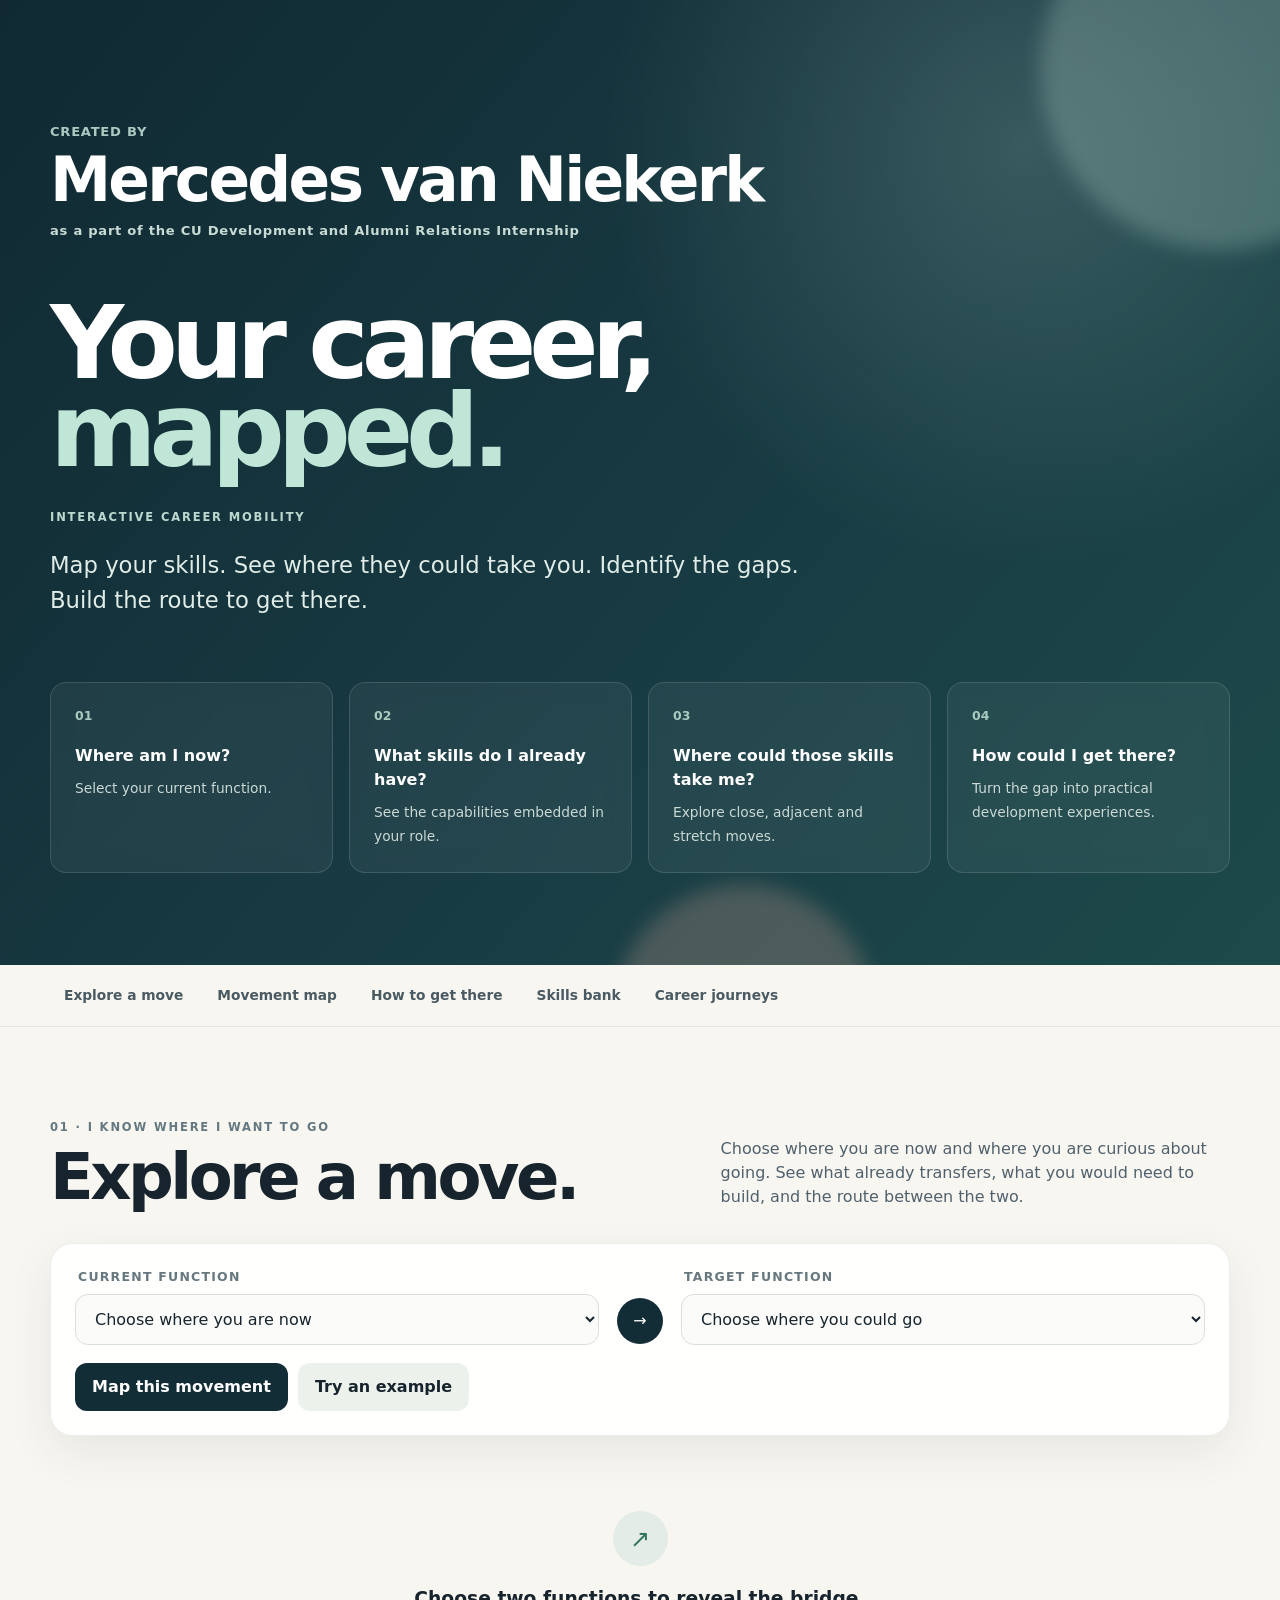
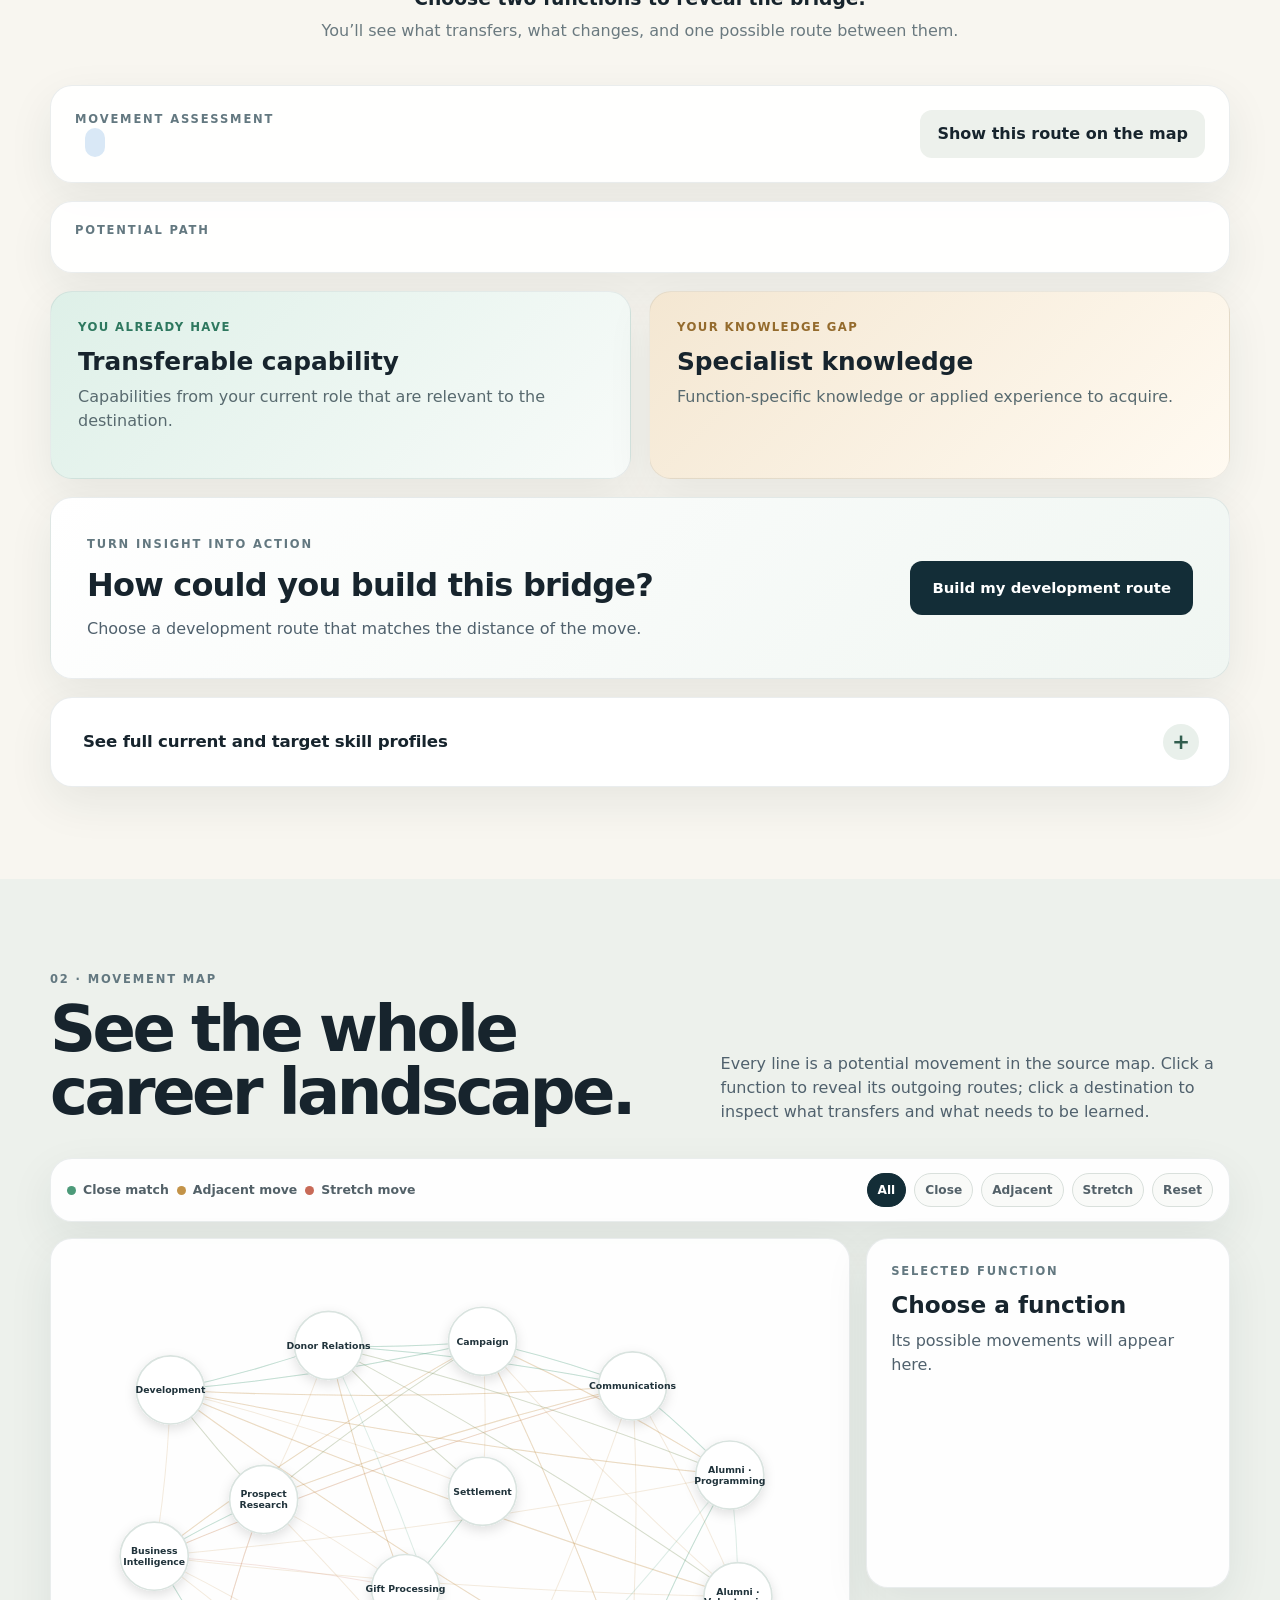
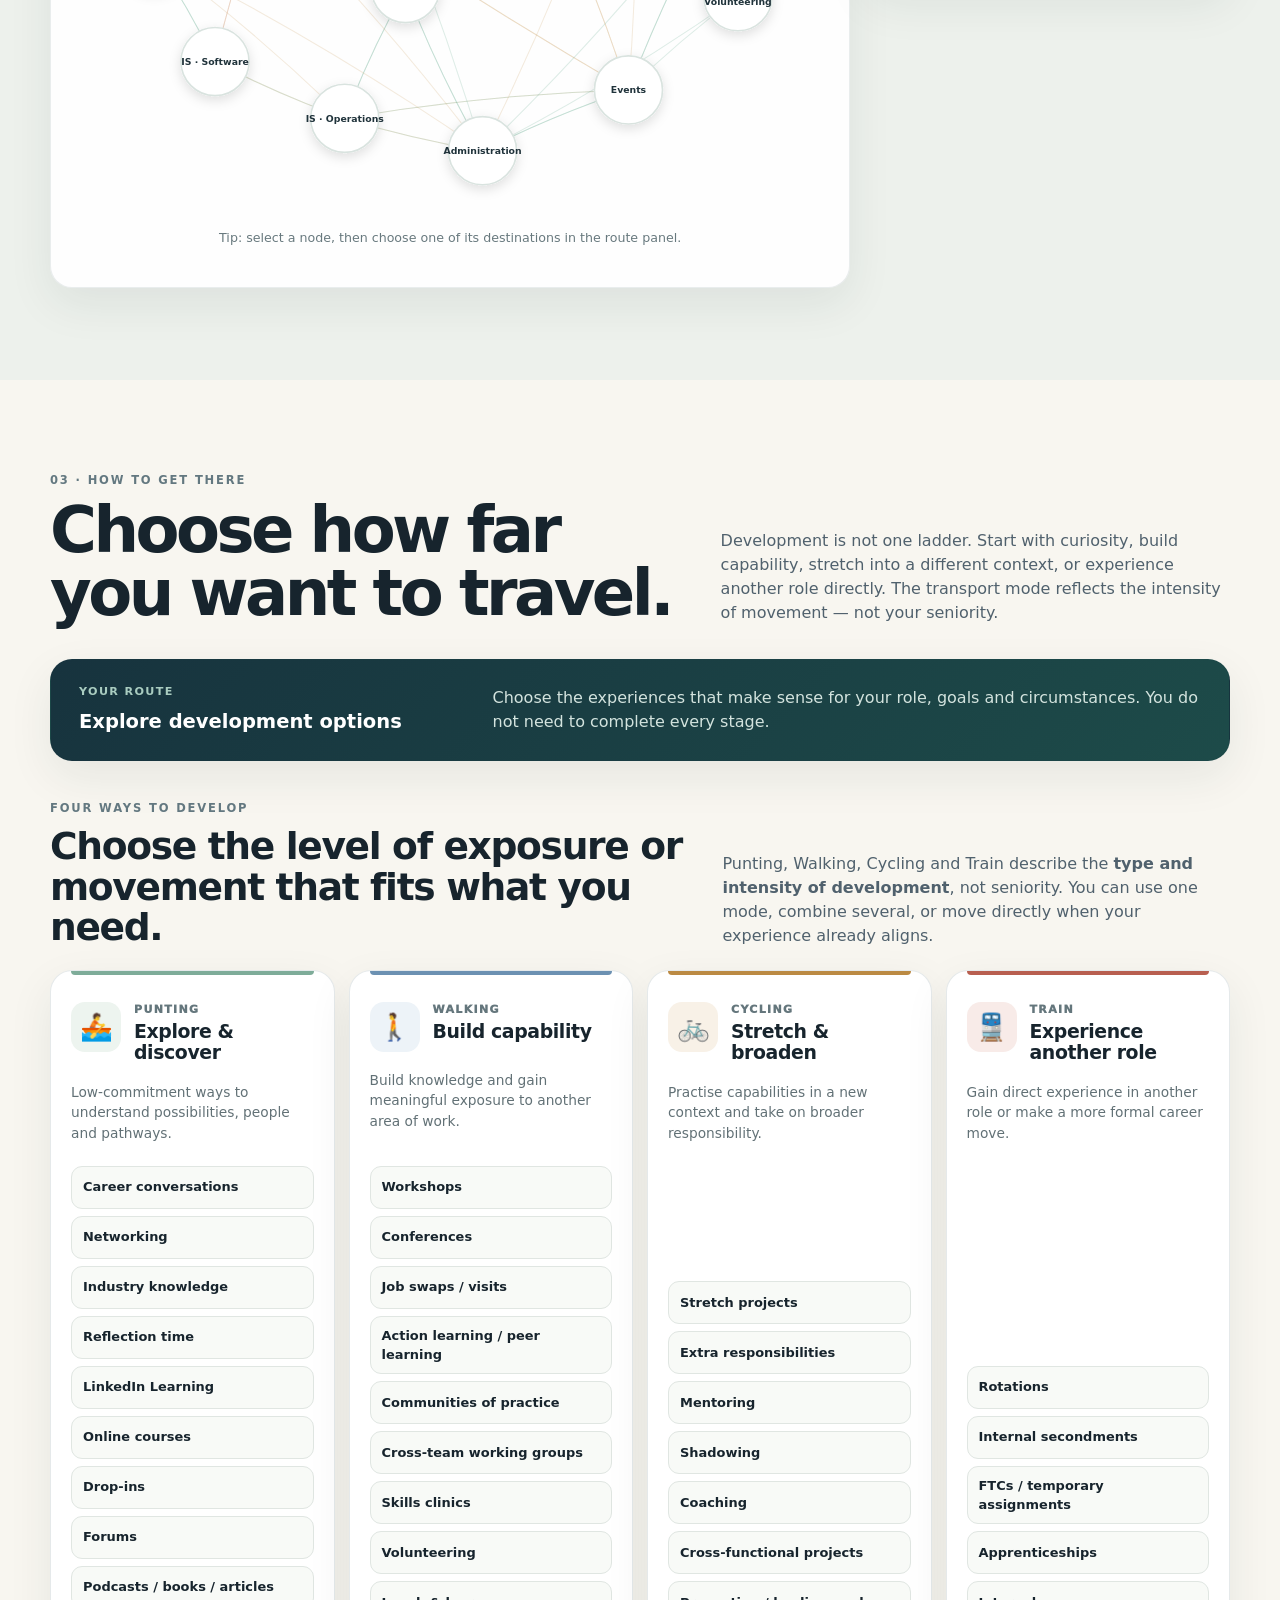
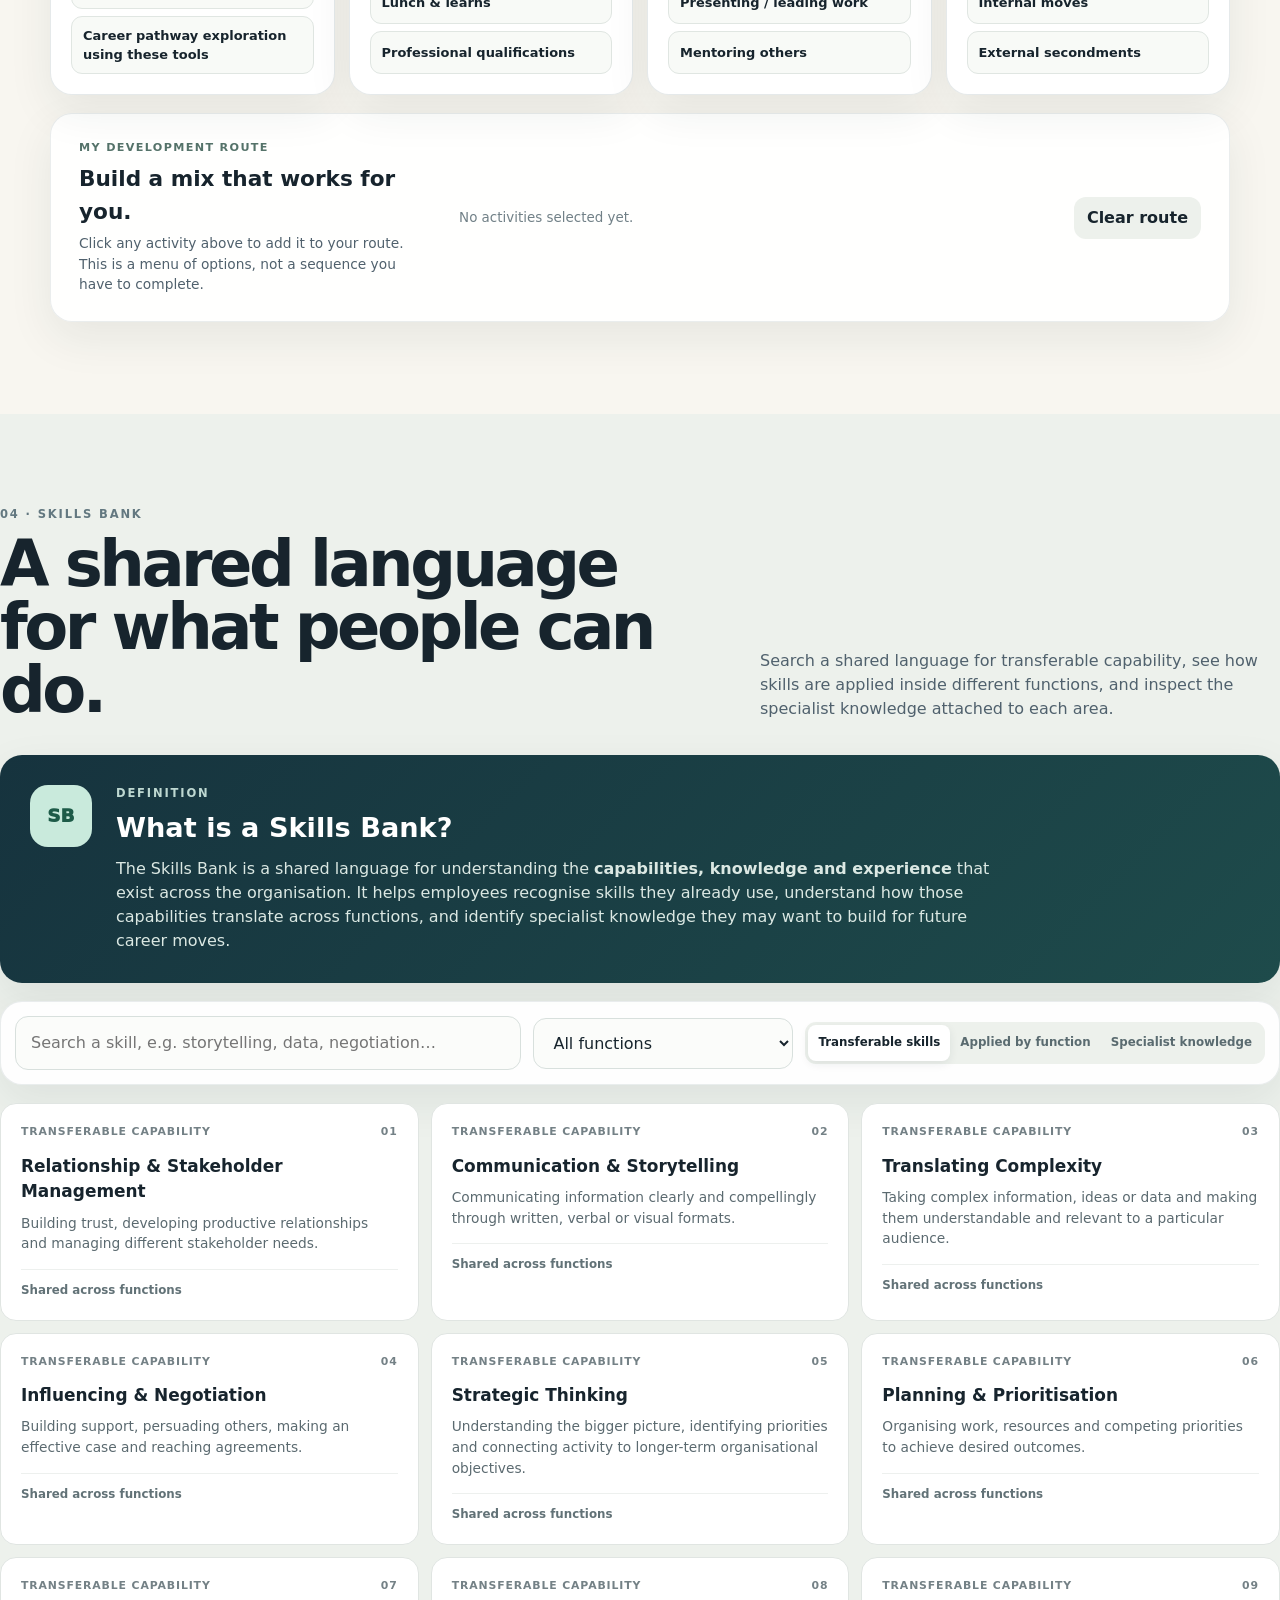
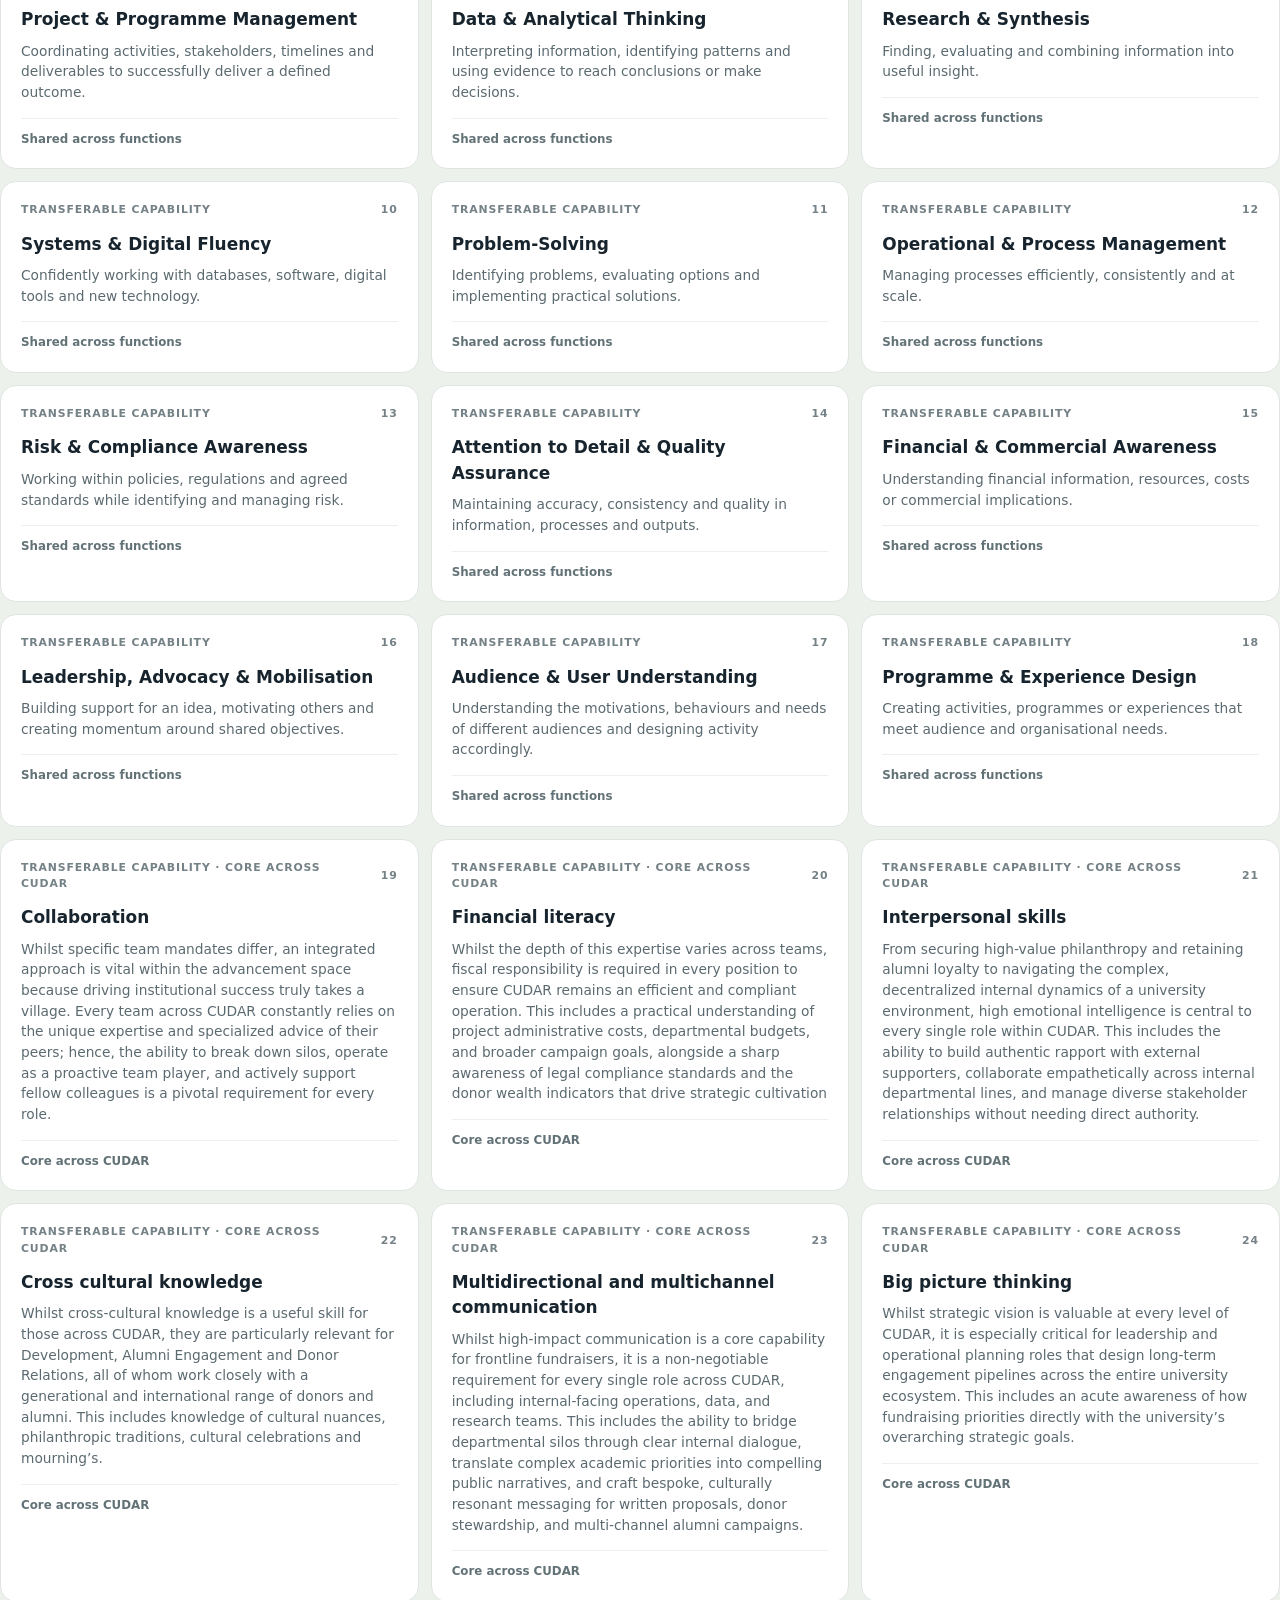
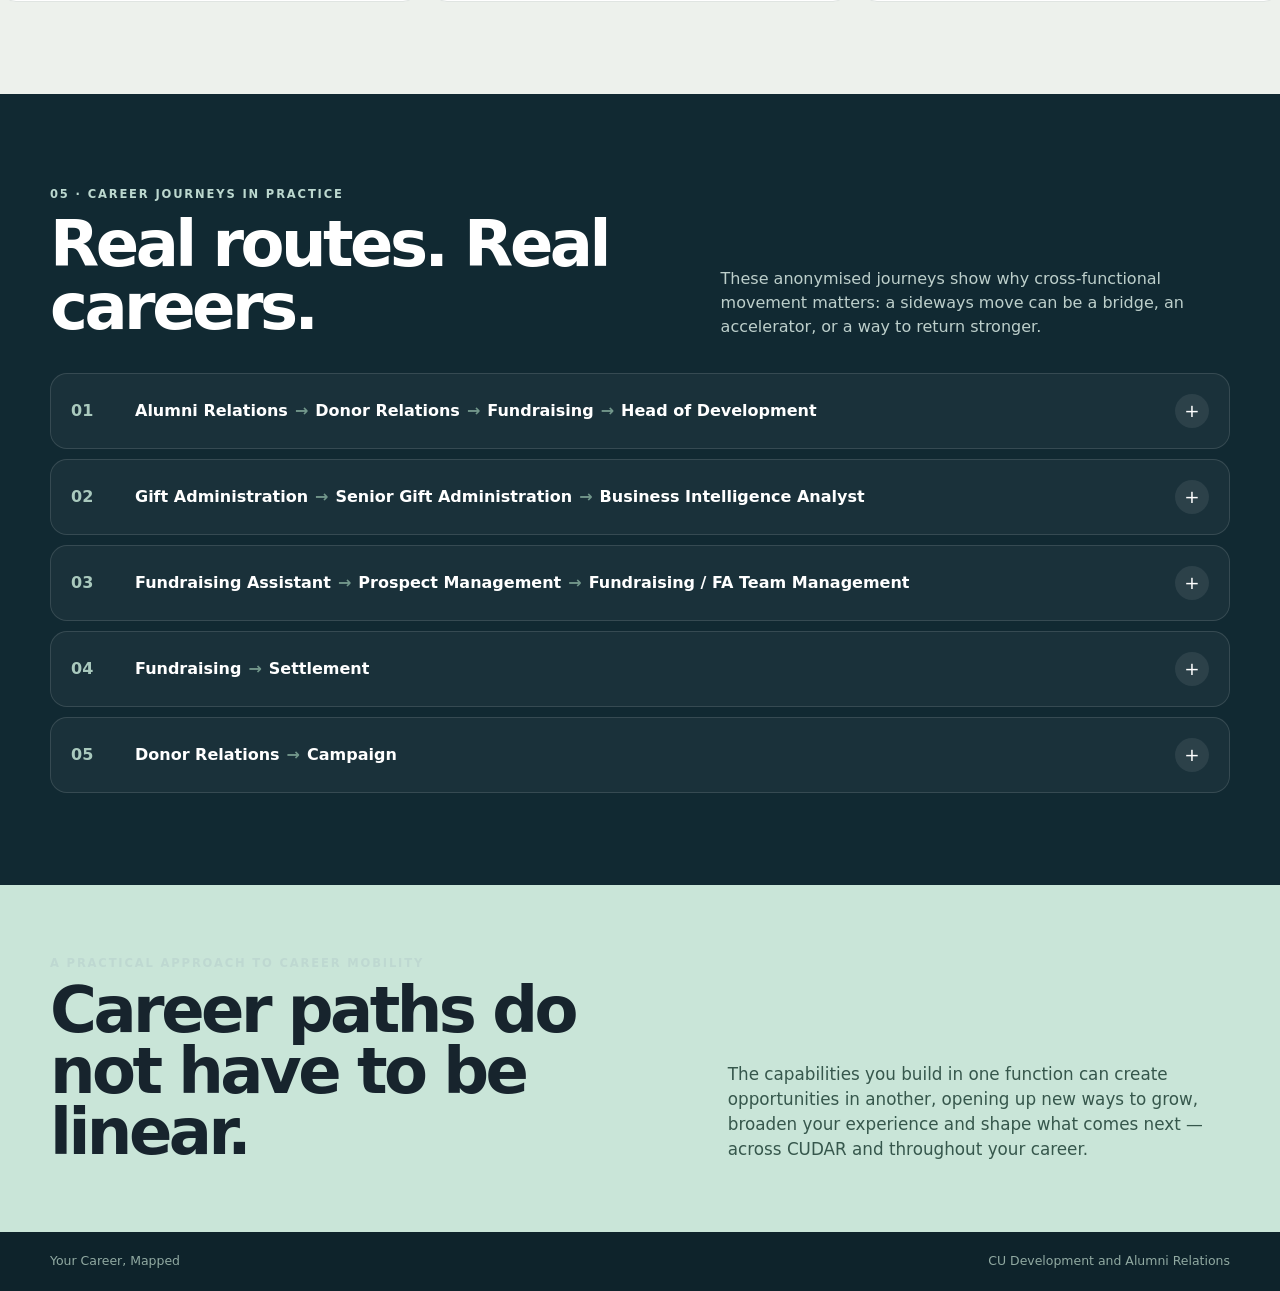
==== commit 233c82df: "Add files via upload" ====
--- a/index.html
+++ b/index.html
@@ -14,7 +14,11 @@
     <div class="hero__glow hero__glow--one"></div>
     <div class="hero__glow hero__glow--two"></div>
     <div class="shell hero__inner">
-      <p class="hero__creator">Created by <strong>Mercedes van Niekerk</strong>, as a part of the CU Development and Alumni Relations Internship</p>
+      <div class="hero__creator" aria-label="Created by Mercedes van Niekerk, as a part of the CU Development and Alumni Relations Internship">
+        <span class="hero__creator-prefix">Created by</span>
+        <strong>Mercedes van Niekerk</strong>
+        <span class="hero__creator-suffix">as a part of the CU Development and Alumni Relations Internship</span>
+      </div>
       <h1>Your career,<br><span>mapped.</span></h1>
       <div class="eyebrow hero__eyebrow">Interactive career mobility</div>
       <p class="hero__lede hero__lede--strong">
@@ -250,62 +254,115 @@
           <span class="development-context__label">Your route</span>
           <strong id="developmentContextTitle">Explore development options</strong>
         </div>
-        <p id="developmentContextText">Select any mode below, or compare two functions above to get a suggested starting point.</p>
-      </div>
-
-      <div class="transport-track" aria-label="Four development modes">
-        <button class="transport-stop is-active" type="button" data-development-mode="punt">
-          <span class="transport-stop__icon" aria-hidden="true">🚣</span>
-          <span class="transport-stop__mode">Punting</span>
-          <strong>Explore & discover</strong>
-          <small>Understand possibilities with low commitment.</small>
-        </button>
-        <div class="transport-line" aria-hidden="true"></div>
-        <button class="transport-stop" type="button" data-development-mode="walk">
-          <span class="transport-stop__icon" aria-hidden="true">🚶</span>
-          <span class="transport-stop__mode">Walking</span>
-          <strong>Build capability</strong>
-          <small>Gain knowledge, exposure and confidence.</small>
-        </button>
-        <div class="transport-line" aria-hidden="true"></div>
-        <button class="transport-stop" type="button" data-development-mode="cycle">
-          <span class="transport-stop__icon" aria-hidden="true">🚲</span>
-          <span class="transport-stop__mode">Cycling</span>
-          <strong>Stretch & broaden</strong>
-          <small>Practise capabilities in a new context.</small>
-        </button>
-        <div class="transport-line" aria-hidden="true"></div>
-        <button class="transport-stop" type="button" data-development-mode="train">
-          <span class="transport-stop__icon" aria-hidden="true">🚆</span>
-          <span class="transport-stop__mode">Train</span>
-          <strong>Experience another role</strong>
-          <small>Make a substantial or formal career move.</small>
-        </button>
-      </div>
-
-      <div class="development-panel card">
-        <div class="development-panel__heading">
-          <div>
-            <span id="developmentPanelIcon" class="development-panel__icon">🚣</span>
+        <p id="developmentContextText">Choose the experiences that make sense for your role, goals and circumstances. You do not need to complete every stage.</p>
+      </div>
+
+      <div class="travel-guide">
+        <div>
+          <span class="eyebrow eyebrow--dark">Four ways to develop</span>
+          <h3>Choose the level of exposure or movement that fits what you need.</h3>
+        </div>
+        <p>Punting, Walking, Cycling and Train describe the <strong>type and intensity of development</strong>, not seniority. You can use one mode, combine several, or move directly when your experience already aligns.</p>
+      </div>
+
+      <div class="development-board" aria-label="Development options by travel mode">
+        <article class="travel-mode travel-mode--punt" data-mode-card="punt">
+          <div class="travel-mode__header">
+            <span class="travel-mode__icon" aria-hidden="true">🚣</span>
             <div>
-              <div id="developmentPanelMode" class="eyebrow eyebrow--dark">Punting</div>
-              <h3 id="developmentPanelTitle">Explore & discover</h3>
-            </div>
-          </div>
-          <p id="developmentPanelDescription">Low-commitment ways to understand another function, reflect on your interests and discover possible routes.</p>
-        </div>
-        <div id="developmentActivities" class="activity-grid"></div>
-        <div class="route-builder">
-          <div>
-            <span class="route-builder__label">My development route</span>
-            <p>Click activities to add or remove them from a simple route you could discuss with your manager.</p>
-          </div>
-          <div id="selectedDevelopmentActivities" class="selected-activities" aria-live="polite"></div>
-          <button id="clearDevelopmentRoute" class="btn btn--ghost btn--small" type="button">Clear route</button>
-        </div>
-        <div class="development-note">
-          <b>Career stage is a separate dimension.</b> An entry-level employee, an intermediate employee and a senior leader can all use any of these modes; the scale and complexity of the experience changes.
-        </div>
+              <span class="travel-mode__name">Punting</span>
+              <h3>Explore &amp; discover</h3>
+            </div>
+          </div>
+          <p class="travel-mode__intro">Low-commitment ways to understand possibilities, people and pathways.</p>
+          <div class="travel-mode__activities">
+            <button class="development-activity" type="button" data-mode="punt" data-activity="Career conversations">Career conversations</button>
+            <button class="development-activity" type="button" data-mode="punt" data-activity="Networking">Networking</button>
+            <button class="development-activity" type="button" data-mode="punt" data-activity="Industry knowledge">Industry knowledge</button>
+            <button class="development-activity" type="button" data-mode="punt" data-activity="Reflection time">Reflection time</button>
+            <button class="development-activity" type="button" data-mode="punt" data-activity="LinkedIn Learning">LinkedIn Learning</button>
+            <button class="development-activity" type="button" data-mode="punt" data-activity="Online courses">Online courses</button>
+            <button class="development-activity" type="button" data-mode="punt" data-activity="Drop-ins">Drop-ins</button>
+            <button class="development-activity" type="button" data-mode="punt" data-activity="Forums">Forums</button>
+            <button class="development-activity" type="button" data-mode="punt" data-activity="Podcasts / books / articles">Podcasts / books / articles</button>
+            <button class="development-activity" type="button" data-mode="punt" data-activity="Career pathway exploration using these tools">Career pathway exploration using these tools</button>
+          </div>
+        </article>
+
+        <article class="travel-mode travel-mode--walk" data-mode-card="walk">
+          <div class="travel-mode__header">
+            <span class="travel-mode__icon" aria-hidden="true">🚶</span>
+            <div>
+              <span class="travel-mode__name">Walking</span>
+              <h3>Build capability</h3>
+            </div>
+          </div>
+          <p class="travel-mode__intro">Build knowledge and gain meaningful exposure to another area of work.</p>
+          <div class="travel-mode__activities">
+            <button class="development-activity" type="button" data-mode="walk" data-activity="Workshops">Workshops</button>
+            <button class="development-activity" type="button" data-mode="walk" data-activity="Conferences">Conferences</button>
+            <button class="development-activity" type="button" data-mode="walk" data-activity="Job swaps / visits">Job swaps / visits</button>
+            <button class="development-activity" type="button" data-mode="walk" data-activity="Action learning / peer learning">Action learning / peer learning</button>
+            <button class="development-activity" type="button" data-mode="walk" data-activity="Communities of practice">Communities of practice</button>
+            <button class="development-activity" type="button" data-mode="walk" data-activity="Cross-team working groups">Cross-team working groups</button>
+            <button class="development-activity" type="button" data-mode="walk" data-activity="Skills clinics">Skills clinics</button>
+            <button class="development-activity" type="button" data-mode="walk" data-activity="Volunteering">Volunteering</button>
+            <button class="development-activity" type="button" data-mode="walk" data-activity="Lunch & learns">Lunch &amp; learns</button>
+            <button class="development-activity" type="button" data-mode="walk" data-activity="Professional qualifications">Professional qualifications</button>
+          </div>
+        </article>
+
+        <article class="travel-mode travel-mode--cycle" data-mode-card="cycle">
+          <div class="travel-mode__header">
+            <span class="travel-mode__icon" aria-hidden="true">🚲</span>
+            <div>
+              <span class="travel-mode__name">Cycling</span>
+              <h3>Stretch &amp; broaden</h3>
+            </div>
+          </div>
+          <p class="travel-mode__intro">Practise capabilities in a new context and take on broader responsibility.</p>
+          <div class="travel-mode__activities">
+            <button class="development-activity" type="button" data-mode="cycle" data-activity="Stretch projects">Stretch projects</button>
+            <button class="development-activity" type="button" data-mode="cycle" data-activity="Extra responsibilities">Extra responsibilities</button>
+            <button class="development-activity" type="button" data-mode="cycle" data-activity="Mentoring">Mentoring</button>
+            <button class="development-activity" type="button" data-mode="cycle" data-activity="Shadowing">Shadowing</button>
+            <button class="development-activity" type="button" data-mode="cycle" data-activity="Coaching">Coaching</button>
+            <button class="development-activity" type="button" data-mode="cycle" data-activity="Cross-functional projects">Cross-functional projects</button>
+            <button class="development-activity" type="button" data-mode="cycle" data-activity="Presenting / leading work">Presenting / leading work</button>
+            <button class="development-activity" type="button" data-mode="cycle" data-activity="Mentoring others">Mentoring others</button>
+          </div>
+        </article>
+
+        <article class="travel-mode travel-mode--train" data-mode-card="train">
+          <div class="travel-mode__header">
+            <span class="travel-mode__icon" aria-hidden="true">🚆</span>
+            <div>
+              <span class="travel-mode__name">Train</span>
+              <h3>Experience another role</h3>
+            </div>
+          </div>
+          <p class="travel-mode__intro">Gain direct experience in another role or make a more formal career move.</p>
+          <div class="travel-mode__activities">
+            <button class="development-activity" type="button" data-mode="train" data-activity="Rotations">Rotations</button>
+            <button class="development-activity" type="button" data-mode="train" data-activity="Internal secondments">Internal secondments</button>
+            <button class="development-activity" type="button" data-mode="train" data-activity="FTCs / temporary assignments">FTCs / temporary assignments</button>
+            <button class="development-activity" type="button" data-mode="train" data-activity="Apprenticeships">Apprenticeships</button>
+            <button class="development-activity" type="button" data-mode="train" data-activity="Internal moves">Internal moves</button>
+            <button class="development-activity" type="button" data-mode="train" data-activity="External secondments">External secondments</button>
+          </div>
+        </article>
+      </div>
+
+      <div class="route-builder card">
+        <div class="route-builder__intro">
+          <span class="route-builder__label">My development route</span>
+          <h3>Build a mix that works for you.</h3>
+          <p>Click any activity above to add it to your route. This is a menu of options, not a sequence you have to complete.</p>
+        </div>
+        <div id="selectedDevelopmentActivities" class="selected-activities" aria-live="polite">
+          <span class="selected-activities__empty">No activities selected yet.</span>
+        </div>
+        <button id="clearDevelopmentRoute" class="btn btn--ghost btn--small" type="button">Clear route</button>
       </div>
     </section>
 
--- a/styles.css
+++ b/styles.css
@@ -862,3 +862,383 @@
 @media (prefers-reduced-motion: reduce) {
   * { scroll-behavior: auto !important; transition: none !important; }
 }
+
+/* =========================================================
+   2026-08 layout refinements
+   ========================================================= */
+
+/* Hero: give the opening page more breathing room and make authorship visible. */
+.hero {
+  padding: 122px 0 92px;
+}
+.hero__creator {
+  display: flex;
+  flex-direction: column;
+  align-items: flex-start;
+  gap: 4px;
+  max-width: 820px;
+  margin: 0 0 58px;
+  color: #d5e4df;
+}
+.hero__creator-prefix,
+.hero__creator-suffix {
+  font-size: .82rem;
+  font-weight: 720;
+  letter-spacing: .055em;
+}
+.hero__creator-prefix {
+  text-transform: uppercase;
+  color: #abc9c0;
+}
+.hero__creator strong {
+  display: block;
+  margin: 4px 0 7px;
+  font-size: clamp(2rem, 4.8vw, 4rem);
+  line-height: .98;
+  letter-spacing: -.045em;
+  color: #fff;
+  font-weight: 780;
+}
+.hero__creator-suffix {
+  max-width: 700px;
+  color: #c8dad4;
+}
+.hero h1 {
+  margin-top: 0;
+  margin-bottom: 34px;
+}
+.hero__eyebrow {
+  margin-bottom: 22px;
+}
+.hero__lede--strong {
+  max-width: 760px;
+  margin-bottom: 64px;
+  font-size: clamp(1.12rem, 2vw, 1.42rem);
+  line-height: 1.55;
+}
+.question-grid {
+  gap: 16px;
+}
+.question-grid article {
+  min-height: 166px;
+  padding: 24px;
+}
+
+/* Explore-a-move CTAs: full, deliberate panels rather than unstyled rows. */
+.comparison-actions {
+  display: grid;
+  grid-template-columns: minmax(0, 1fr) auto;
+  align-items: center;
+  gap: 42px;
+  min-height: 182px;
+  padding: 32px 36px;
+  background: linear-gradient(135deg, #ffffff 0%, #f0f6f2 100%);
+}
+.comparison-actions h3 {
+  margin: 8px 0 8px;
+  font-size: clamp(1.45rem, 2.6vw, 2rem);
+  letter-spacing: -.025em;
+}
+.comparison-actions p {
+  max-width: 720px;
+  margin: 0;
+  color: var(--ink-soft);
+}
+.comparison-actions .btn {
+  min-width: 250px;
+  min-height: 54px;
+  padding: 15px 22px;
+  font-size: .93rem;
+}
+
+/* Full skill profiles: make the closed state feel like a real action surface. */
+.skill-profile-details {
+  overflow: hidden;
+  background: #fff;
+}
+.skill-profile-details > summary {
+  position: relative;
+  display: flex;
+  align-items: center;
+  min-height: 88px;
+  padding: 25px 70px 25px 32px;
+  list-style: none;
+  cursor: pointer;
+  font-size: 1.04rem;
+  font-weight: 840;
+  letter-spacing: -.01em;
+  color: var(--ink);
+}
+.skill-profile-details > summary::-webkit-details-marker { display: none; }
+.skill-profile-details > summary::after {
+  content: "+";
+  position: absolute;
+  right: 30px;
+  top: 50%;
+  display: grid;
+  place-items: center;
+  width: 36px;
+  height: 36px;
+  transform: translateY(-50%);
+  border-radius: 50%;
+  background: #e9f0eb;
+  color: #325e4f;
+  font-size: 1.35rem;
+  font-weight: 700;
+  transition: transform .2s ease, background .2s ease;
+}
+.skill-profile-details[open] > summary {
+  border-bottom: 1px solid #e4e9e6;
+}
+.skill-profile-details[open] > summary::after {
+  transform: translateY(-50%) rotate(45deg);
+  background: #dcebe3;
+}
+.two-panel-grid--inside {
+  padding: 26px;
+  gap: 20px;
+}
+.two-panel-grid--inside .role-panel {
+  border: 1px solid #e2e7e4;
+  border-radius: 16px;
+  background: #fafbf9;
+}
+
+/* How to get there: restore the four-column journey view. */
+.development-context {
+  display: grid;
+  grid-template-columns: minmax(220px, .7fr) minmax(0, 1.3fr);
+  align-items: center;
+  gap: 32px;
+  padding: 24px 28px;
+  margin-bottom: 26px;
+  background: linear-gradient(135deg, #17333e, #1d4b49);
+  color: #fff;
+}
+.development-context__label,
+.route-builder__label {
+  display: block;
+  margin-bottom: 6px;
+  font-size: .7rem;
+  font-weight: 900;
+  letter-spacing: .12em;
+  text-transform: uppercase;
+}
+.development-context__label { color: #a9ccc0; }
+.development-context strong {
+  display: block;
+  font-size: 1.22rem;
+}
+.development-context p {
+  margin: 0;
+  color: #d3e3de;
+}
+.travel-guide {
+  display: grid;
+  grid-template-columns: minmax(0, 1fr) minmax(320px, .8fr);
+  gap: 38px;
+  align-items: end;
+  margin: 34px 0 22px;
+}
+.travel-guide h3 {
+  margin: 7px 0 0;
+  max-width: 760px;
+  font-size: clamp(1.55rem, 3vw, 2.35rem);
+  line-height: 1.08;
+  letter-spacing: -.035em;
+}
+.travel-guide p {
+  margin: 0;
+  color: var(--ink-soft);
+}
+.development-board {
+  display: grid;
+  grid-template-columns: repeat(4, minmax(0, 1fr));
+  gap: 14px;
+  align-items: stretch;
+}
+.travel-mode {
+  position: relative;
+  display: flex;
+  flex-direction: column;
+  min-width: 0;
+  padding: 24px 20px 20px;
+  border: 1px solid rgba(26,55,64,.11);
+  border-radius: 22px;
+  background: #fff;
+  box-shadow: var(--shadow);
+  transition: transform .18s ease, border-color .18s ease, box-shadow .18s ease;
+}
+.travel-mode::before {
+  content: "";
+  position: absolute;
+  left: 20px;
+  right: 20px;
+  top: 0;
+  height: 4px;
+  border-radius: 0 0 5px 5px;
+  background: #7eac99;
+}
+.travel-mode--walk::before { background: #6c91b2; }
+.travel-mode--cycle::before { background: #bb8a43; }
+.travel-mode--train::before { background: #b85f50; }
+.travel-mode.is-suggested {
+  border-color: #71a48f;
+  box-shadow: 0 18px 48px rgba(28,77,61,.13);
+}
+.travel-mode.is-suggested::after {
+  content: "Suggested";
+  position: absolute;
+  right: 16px;
+  top: 15px;
+  padding: 5px 8px;
+  border-radius: 999px;
+  background: #dcefe6;
+  color: #2f745c;
+  font-size: .63rem;
+  font-weight: 900;
+  letter-spacing: .07em;
+  text-transform: uppercase;
+}
+.travel-mode__header {
+  display: flex;
+  gap: 13px;
+  align-items: flex-start;
+  padding-top: 7px;
+}
+.travel-mode__icon {
+  display: grid;
+  place-items: center;
+  flex: 0 0 50px;
+  width: 50px;
+  height: 50px;
+  border-radius: 14px;
+  background: #edf4ef;
+  font-size: 1.65rem;
+}
+.travel-mode--walk .travel-mode__icon { background: #edf3f8; }
+.travel-mode--cycle .travel-mode__icon { background: #f8f1e7; }
+.travel-mode--train .travel-mode__icon { background: #f8ebe8; }
+.travel-mode__name {
+  display: block;
+  margin-bottom: 3px;
+  font-size: .69rem;
+  font-weight: 950;
+  letter-spacing: .12em;
+  text-transform: uppercase;
+  color: #64767c;
+}
+.travel-mode h3 {
+  margin: 0;
+  font-size: 1.18rem;
+  line-height: 1.12;
+  letter-spacing: -.02em;
+}
+.travel-mode__intro {
+  min-height: 66px;
+  margin: 18px 0 18px;
+  color: #627176;
+  font-size: .86rem;
+}
+.travel-mode__activities {
+  display: grid;
+  gap: 7px;
+  margin-top: auto;
+}
+.development-activity {
+  width: 100%;
+  min-height: 43px;
+  padding: 9px 11px;
+  border: 1px solid #e0e6e2;
+  border-radius: 11px;
+  background: #f8faf7;
+  color: var(--ink);
+  text-align: left;
+  font-size: .81rem;
+  font-weight: 720;
+  transition: background .15s ease, border-color .15s ease, transform .15s ease;
+}
+.development-activity:hover {
+  transform: translateY(-1px);
+  border-color: #9bb9ac;
+  background: #f0f6f2;
+}
+.development-activity.is-selected {
+  border-color: #4f8b72;
+  background: #dcefe6;
+  color: #245e49;
+}
+.development-activity.is-selected::before {
+  content: "✓ ";
+  font-weight: 950;
+}
+.route-builder {
+  display: grid;
+  grid-template-columns: minmax(250px, .9fr) minmax(0, 1.5fr) auto;
+  gap: 28px;
+  align-items: center;
+  margin-top: 18px;
+  padding: 26px 28px;
+}
+.route-builder__label { color: #55736a; }
+.route-builder h3 {
+  margin: 0 0 5px;
+  font-size: 1.35rem;
+}
+.route-builder p {
+  margin: 0;
+  color: var(--ink-soft);
+  font-size: .86rem;
+}
+.selected-activities {
+  display: flex;
+  flex-wrap: wrap;
+  gap: 7px;
+  min-height: 38px;
+  align-items: center;
+}
+.selected-activities__empty {
+  color: #718087;
+  font-size: .84rem;
+}
+.selected-activity {
+  border: 1px solid #cbded5;
+  background: #eef6f1;
+  color: #315d4d;
+  border-radius: 999px;
+  padding: 7px 10px;
+  font-size: .76rem;
+  font-weight: 800;
+}
+.selected-activity:hover { background: #dfeee6; }
+.btn--small { padding: 9px 13px; white-space: nowrap; }
+
+@media (max-width: 1060px) {
+  .development-board { grid-template-columns: repeat(2, minmax(0, 1fr)); }
+  .route-builder { grid-template-columns: 1fr auto; }
+  .route-builder__intro { grid-column: 1 / -1; }
+}
+
+@media (max-width: 720px) {
+  .hero { padding: 82px 0 58px; }
+  .hero__creator { margin-bottom: 42px; }
+  .hero__creator strong { font-size: clamp(2rem, 11vw, 3.1rem); }
+  .hero h1 { margin-bottom: 26px; }
+  .hero__lede--strong { margin-bottom: 46px; }
+  .comparison-actions {
+    grid-template-columns: 1fr;
+    gap: 22px;
+    padding: 28px 24px;
+  }
+  .comparison-actions .btn { width: 100%; min-width: 0; }
+  .skill-profile-details > summary { padding: 23px 64px 23px 24px; }
+  .skill-profile-details > summary::after { right: 20px; }
+  .two-panel-grid--inside { padding: 16px; }
+  .development-context,
+  .travel-guide { grid-template-columns: 1fr; gap: 14px; }
+  .development-board { grid-template-columns: 1fr; }
+  .travel-mode__intro { min-height: 0; }
+  .route-builder { grid-template-columns: 1fr; }
+  .route-builder__intro { grid-column: auto; }
+  #clearDevelopmentRoute { width: 100%; }
+}
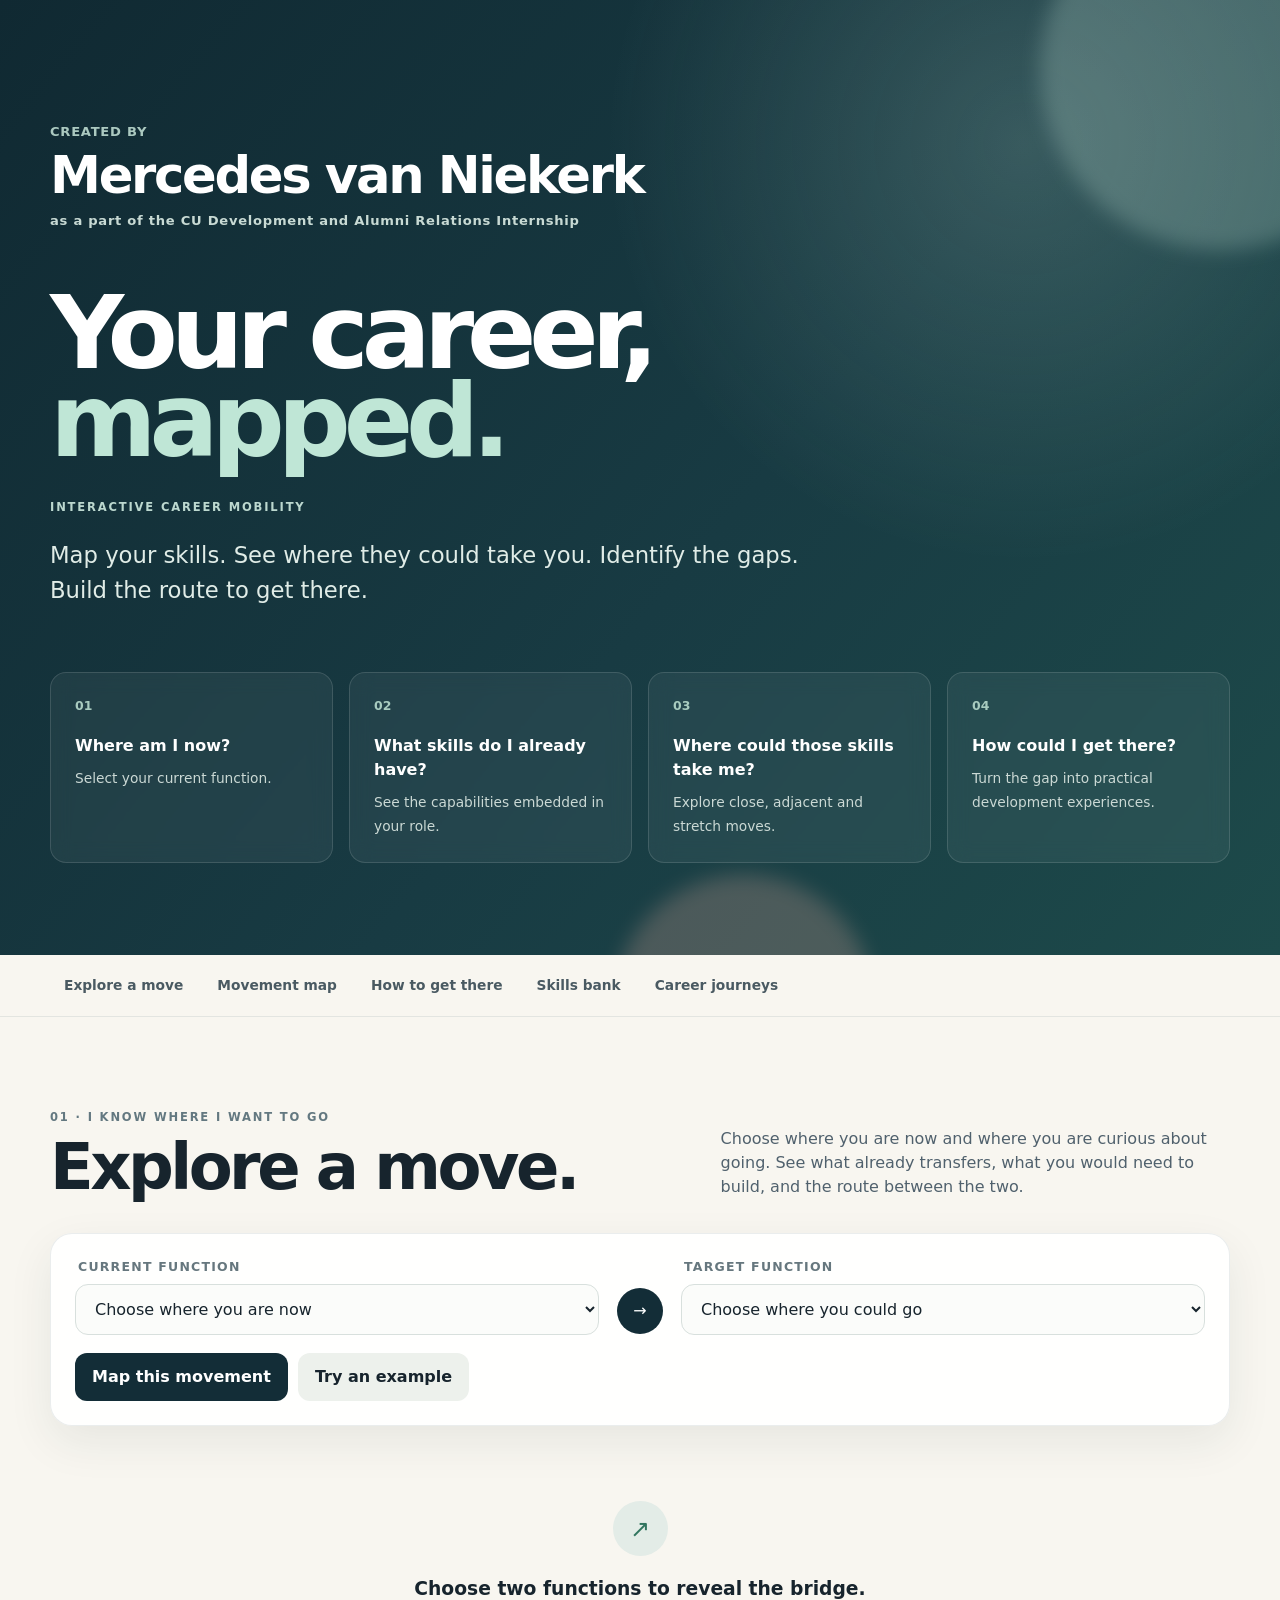
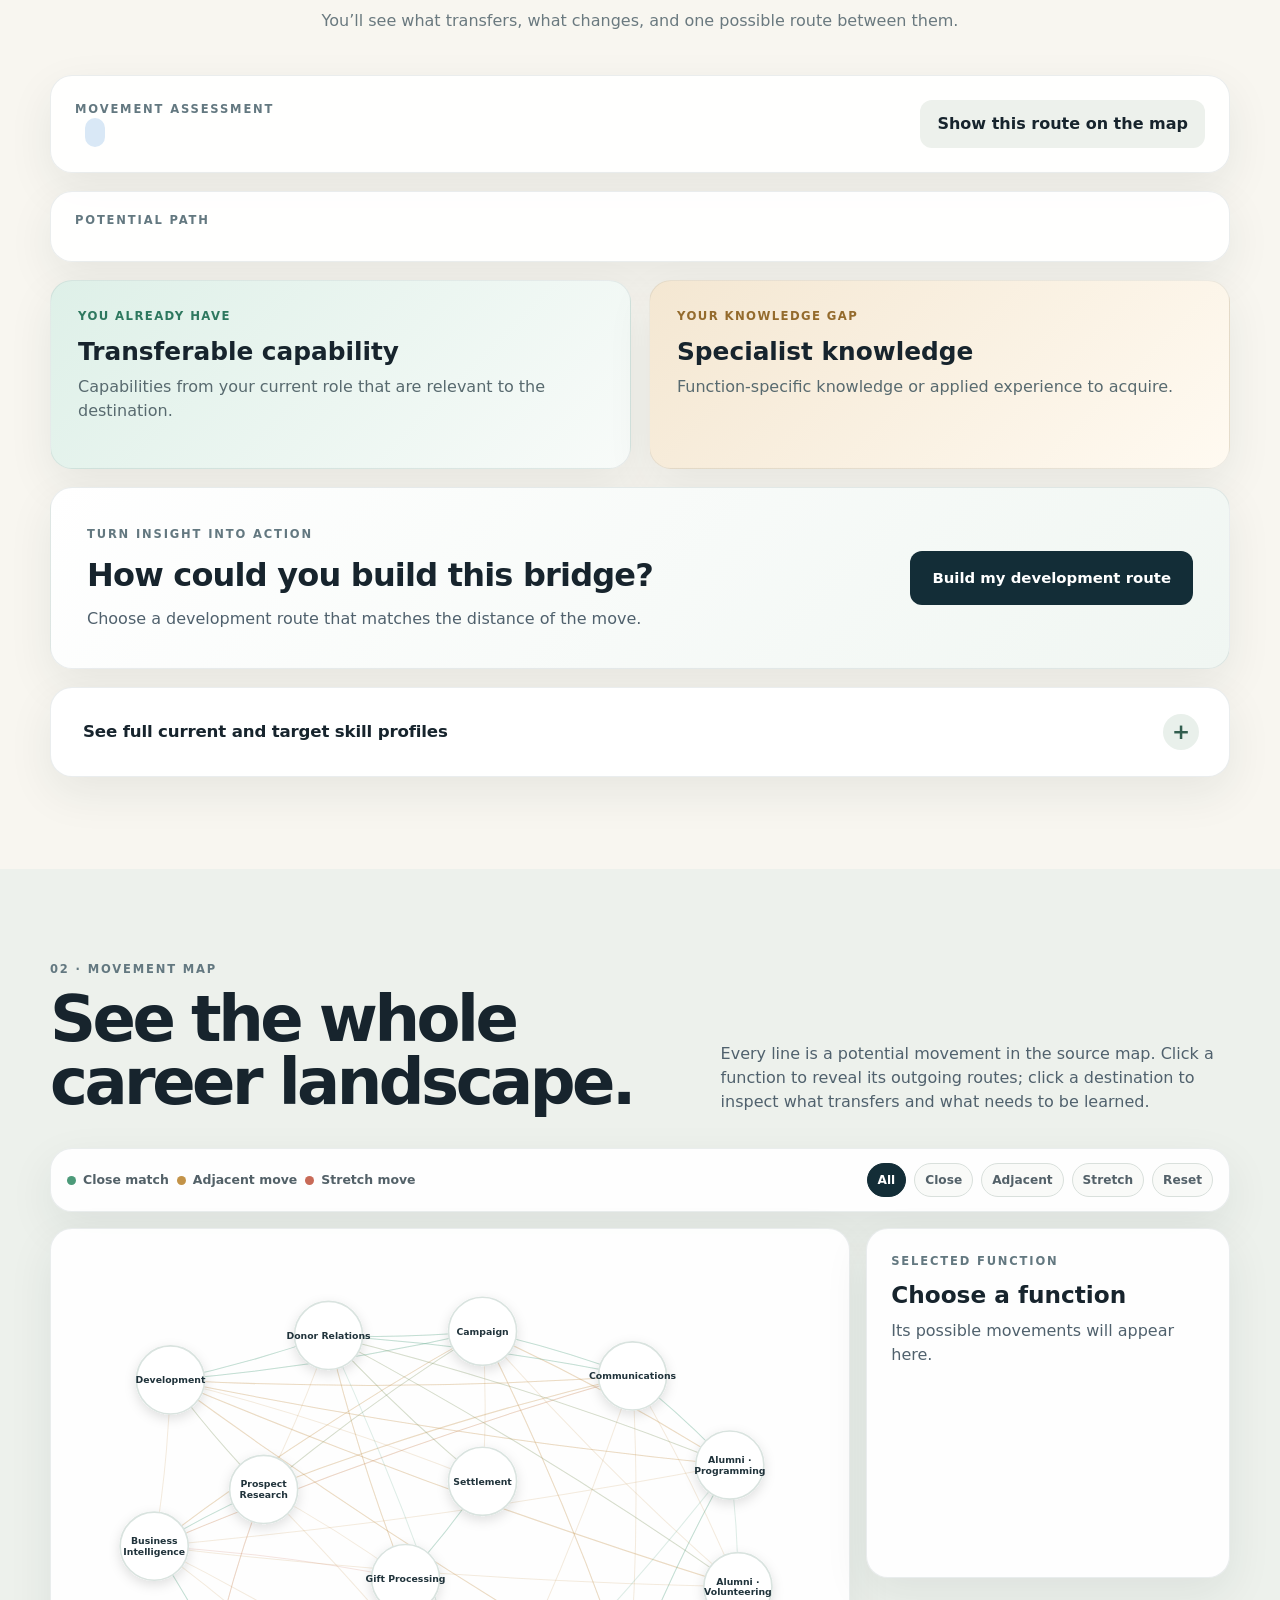
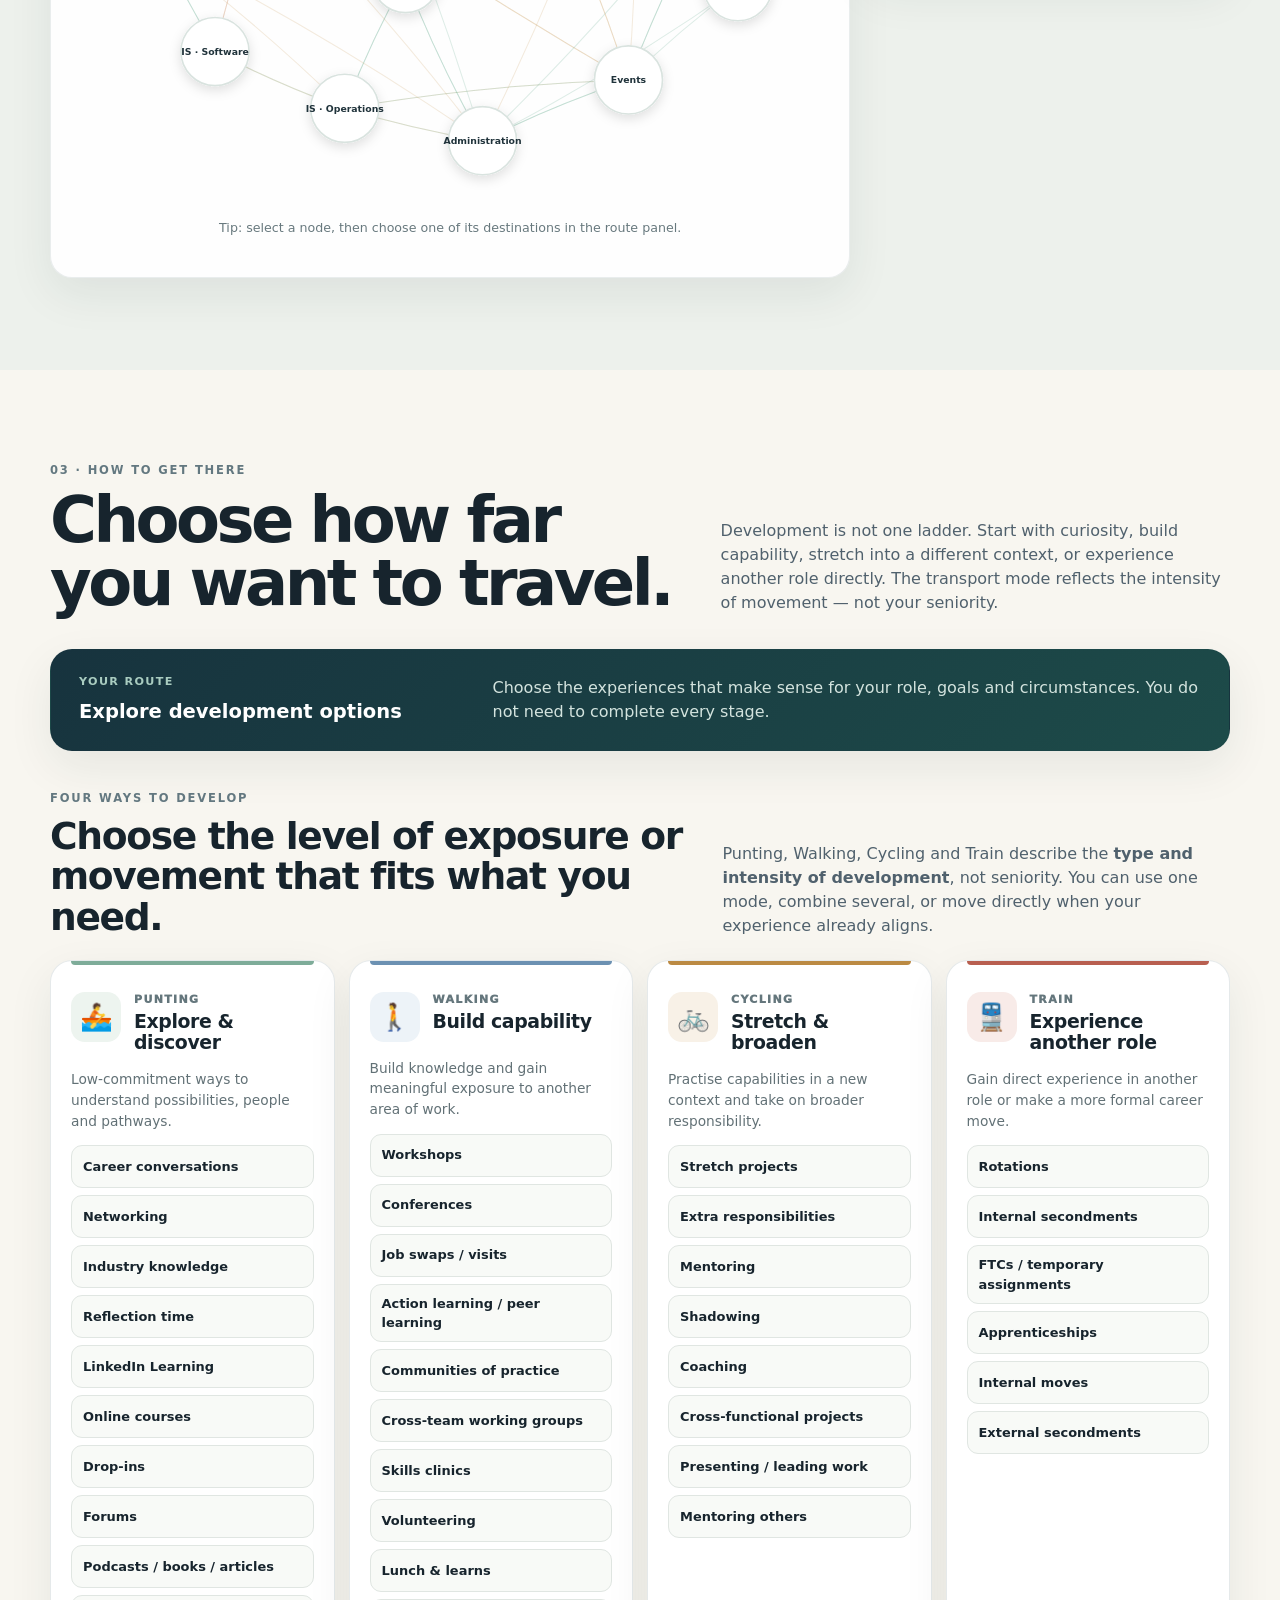
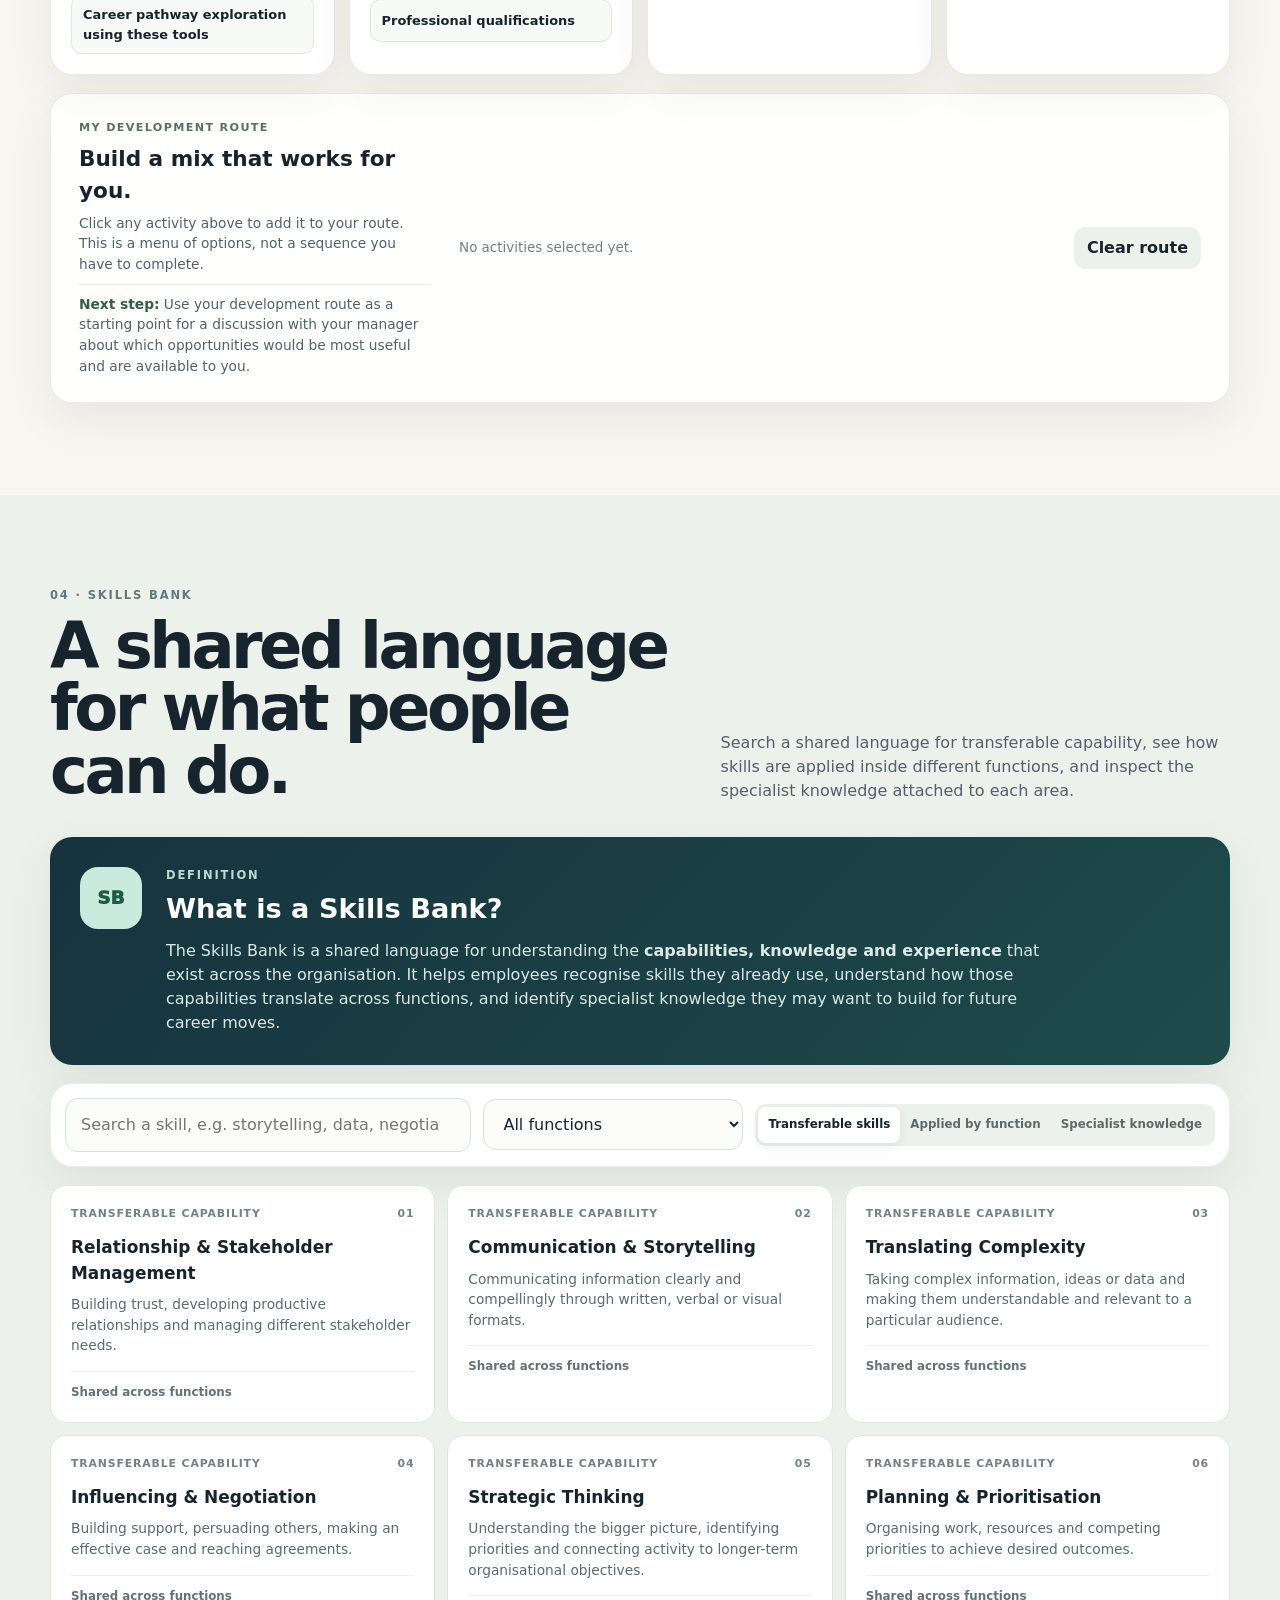
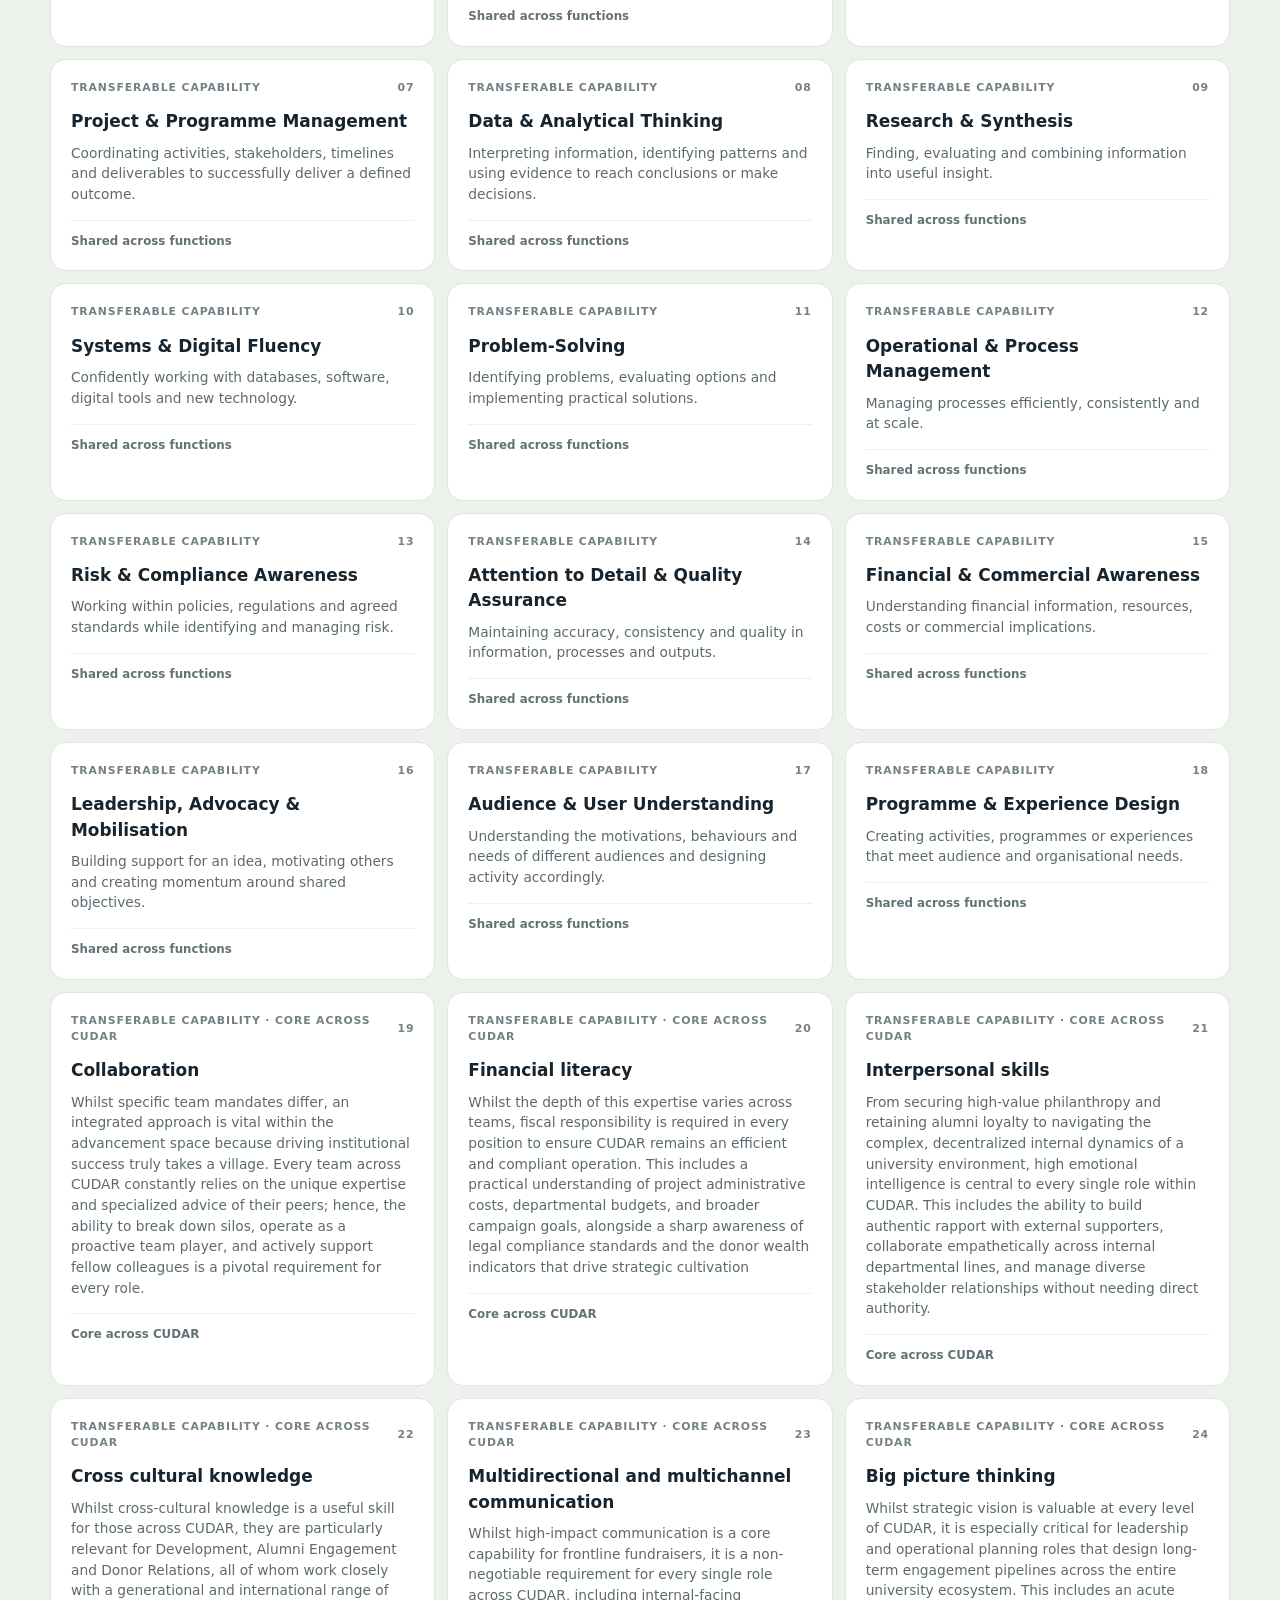
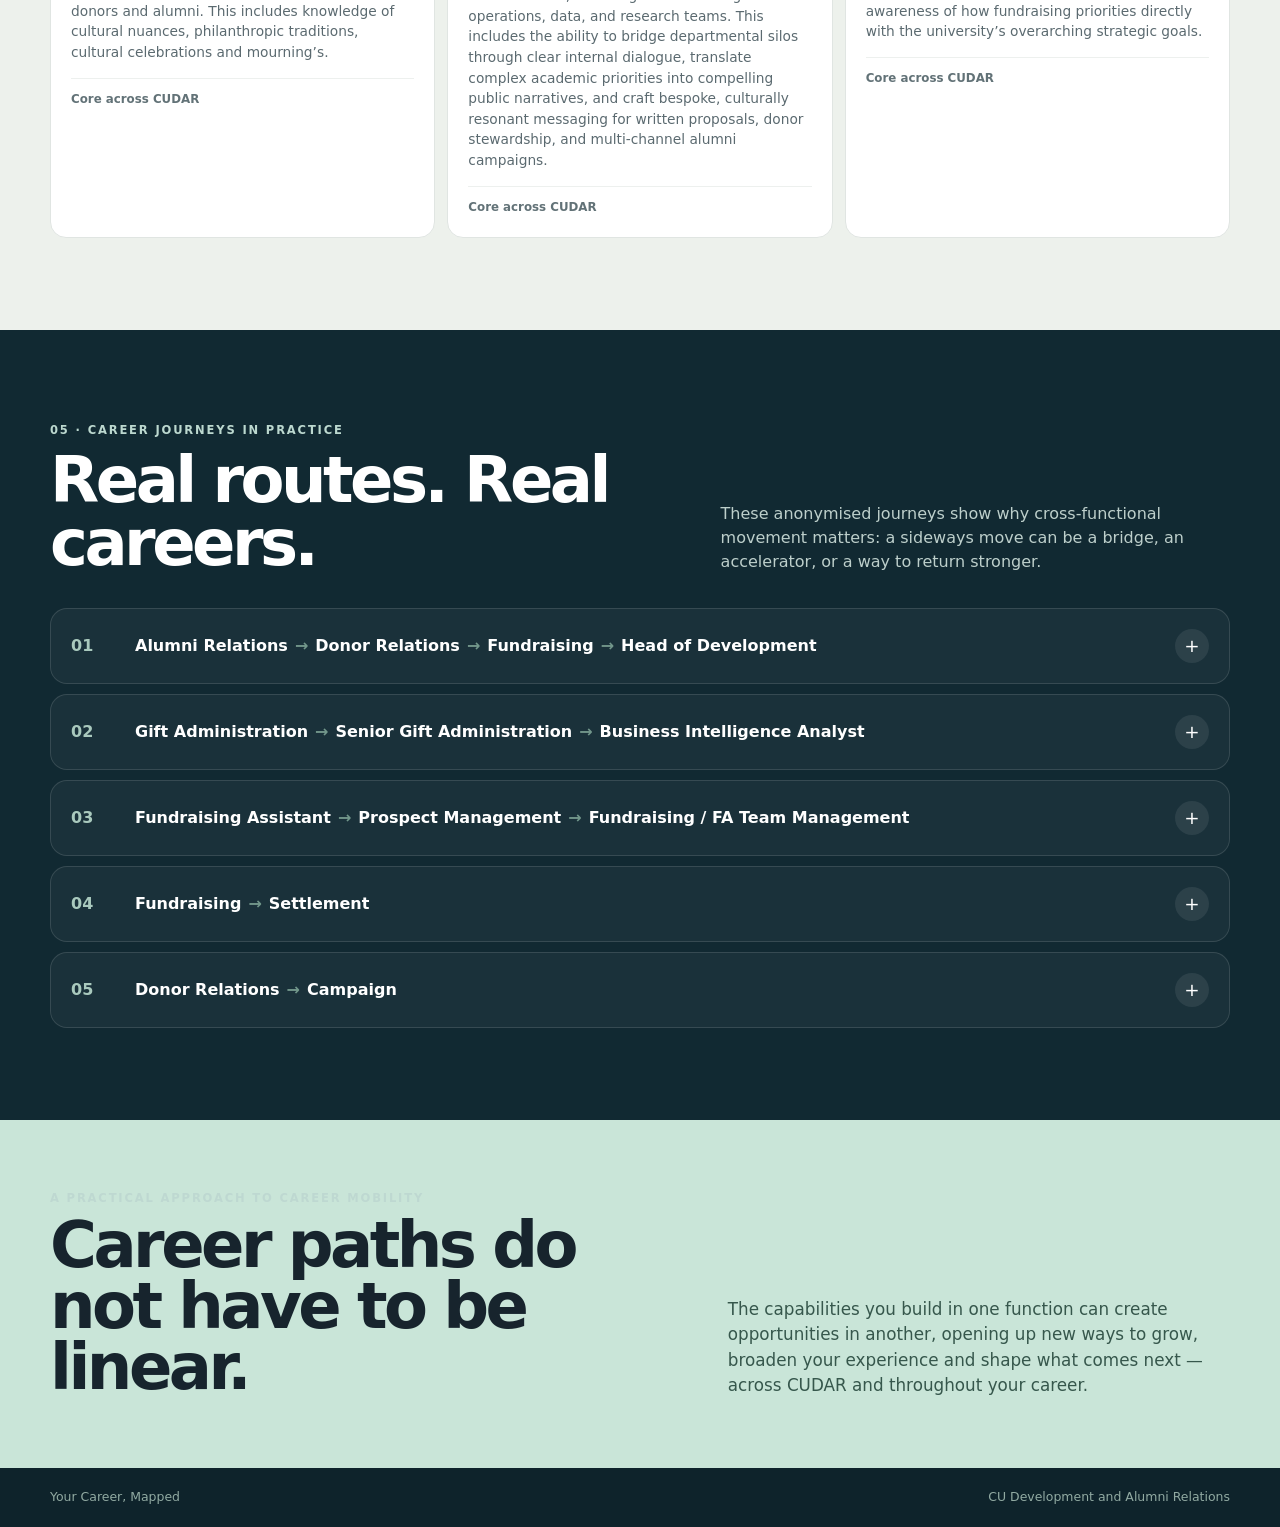
==== commit 24a6ad6b: "Add files via upload" ====
--- a/index.html
+++ b/index.html
@@ -358,6 +358,7 @@
           <span class="route-builder__label">My development route</span>
           <h3>Build a mix that works for you.</h3>
           <p>Click any activity above to add it to your route. This is a menu of options, not a sequence you have to complete.</p>
+          <p class="route-builder__manager-note"><strong>Next step:</strong> Use your development route as a starting point for a discussion with your manager about which opportunities would be most useful and are available to you.</p>
         </div>
         <div id="selectedDevelopmentActivities" class="selected-activities" aria-live="polite">
           <span class="selected-activities__empty">No activities selected yet.</span>
--- a/styles.css
+++ b/styles.css
@@ -893,7 +893,7 @@
 .hero__creator strong {
   display: block;
   margin: 4px 0 7px;
-  font-size: clamp(2rem, 4.8vw, 4rem);
+  font-size: clamp(1.85rem, 4vw, 3.35rem);
   line-height: .98;
   letter-spacing: -.045em;
   color: #fff;
@@ -1135,15 +1135,15 @@
   letter-spacing: -.02em;
 }
 .travel-mode__intro {
-  min-height: 66px;
-  margin: 18px 0 18px;
+  min-height: 0;
+  margin: 16px 0 14px;
   color: #627176;
   font-size: .86rem;
 }
 .travel-mode__activities {
   display: grid;
   gap: 7px;
-  margin-top: auto;
+  margin-top: 0;
 }
 .development-activity {
   width: 100%;
@@ -1190,6 +1190,12 @@
   color: var(--ink-soft);
   font-size: .86rem;
 }
+.route-builder__manager-note {
+  margin-top: 9px !important;
+  padding-top: 9px;
+  border-top: 1px solid #e4ebe7;
+}
+.route-builder__manager-note strong { color: #315d4d; }
 .selected-activities {
   display: flex;
   flex-wrap: wrap;
@@ -1213,6 +1219,16 @@
 .selected-activity:hover { background: #dfeee6; }
 .btn--small { padding: 9px 13px; white-space: nowrap; }
 
+/* Skills Bank: align content width with the other page sections while retaining the full-width tint. */
+#skills-bank > .section-heading,
+#skills-bank > .definition-banner,
+#skills-bank > .bank-controls,
+#skills-bank > .skills-bank-grid {
+  width: min(var(--shell), calc(100% - 40px));
+  margin-left: auto;
+  margin-right: auto;
+}
+
 @media (max-width: 1060px) {
   .development-board { grid-template-columns: repeat(2, minmax(0, 1fr)); }
   .route-builder { grid-template-columns: 1fr auto; }
@@ -1222,7 +1238,7 @@
 @media (max-width: 720px) {
   .hero { padding: 82px 0 58px; }
   .hero__creator { margin-bottom: 42px; }
-  .hero__creator strong { font-size: clamp(2rem, 11vw, 3.1rem); }
+  .hero__creator strong { font-size: clamp(1.8rem, 9vw, 2.7rem); }
   .hero h1 { margin-bottom: 26px; }
   .hero__lede--strong { margin-bottom: 46px; }
   .comparison-actions {
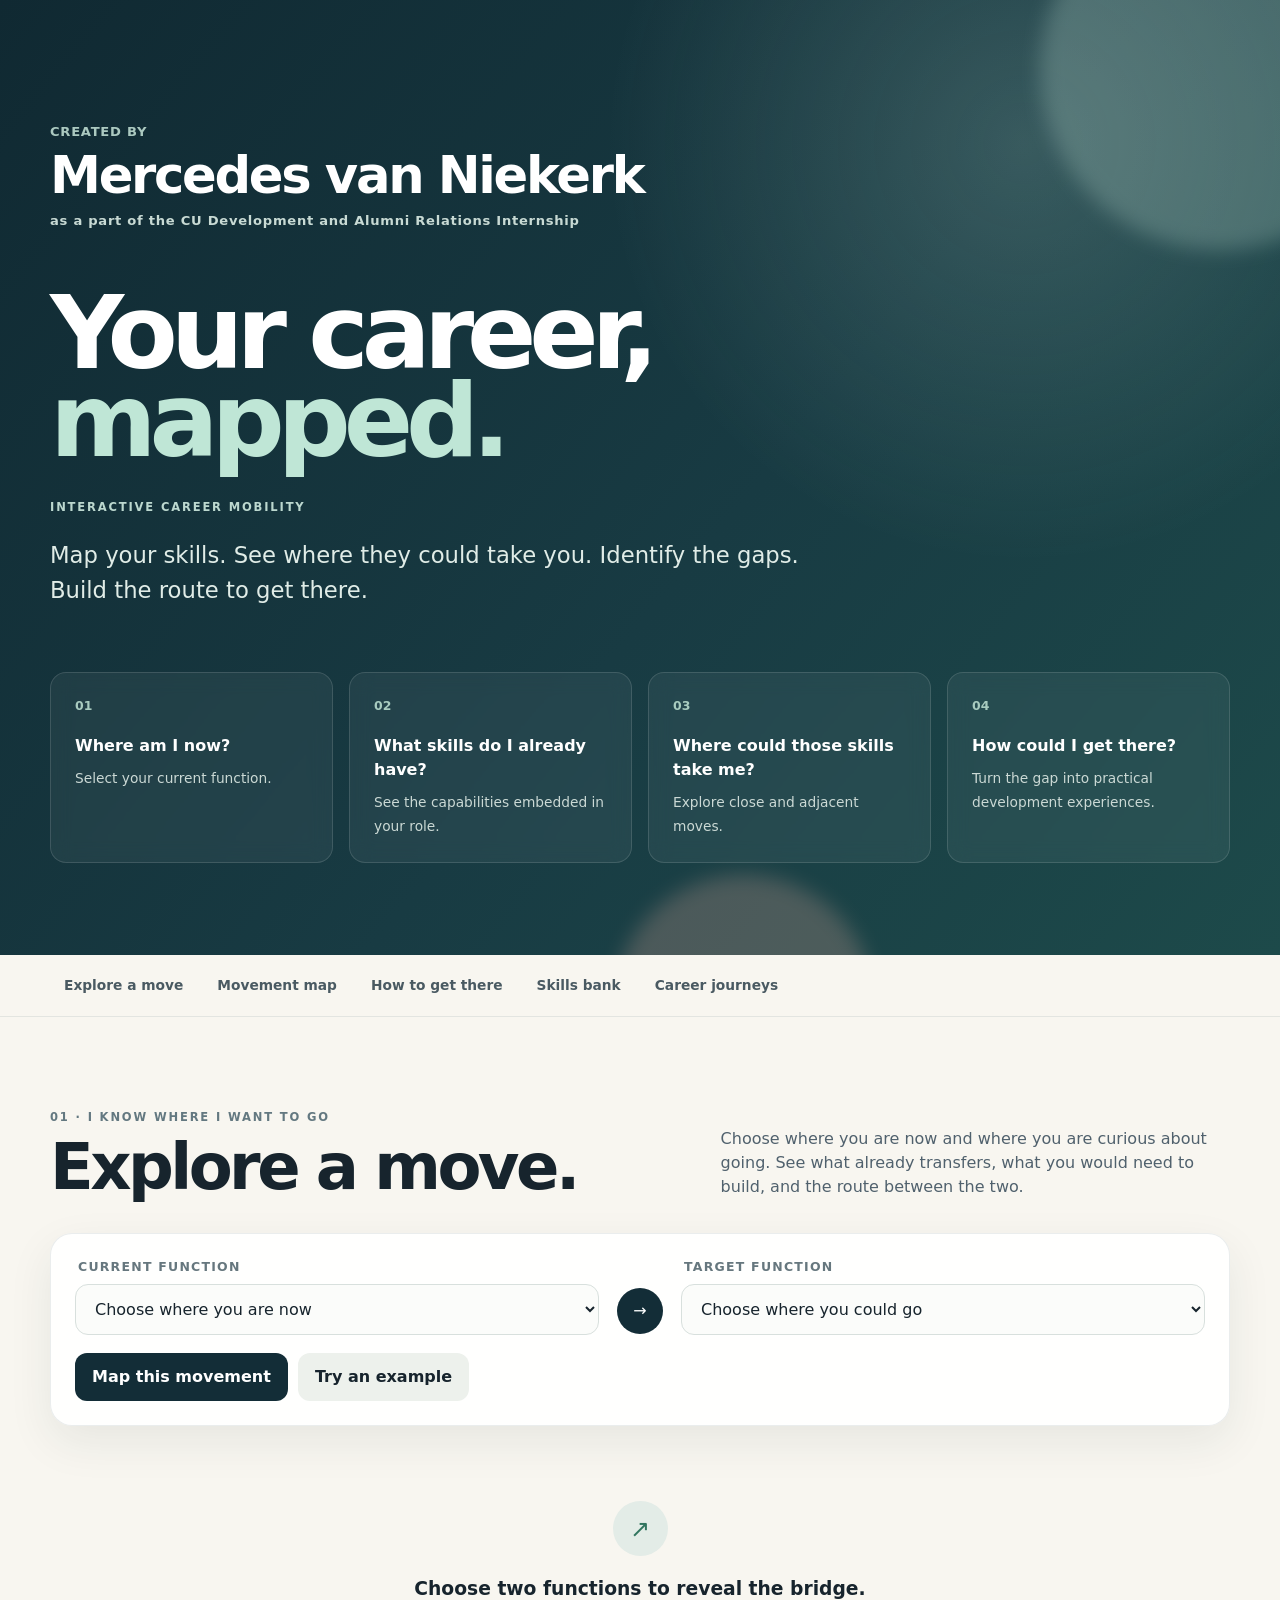
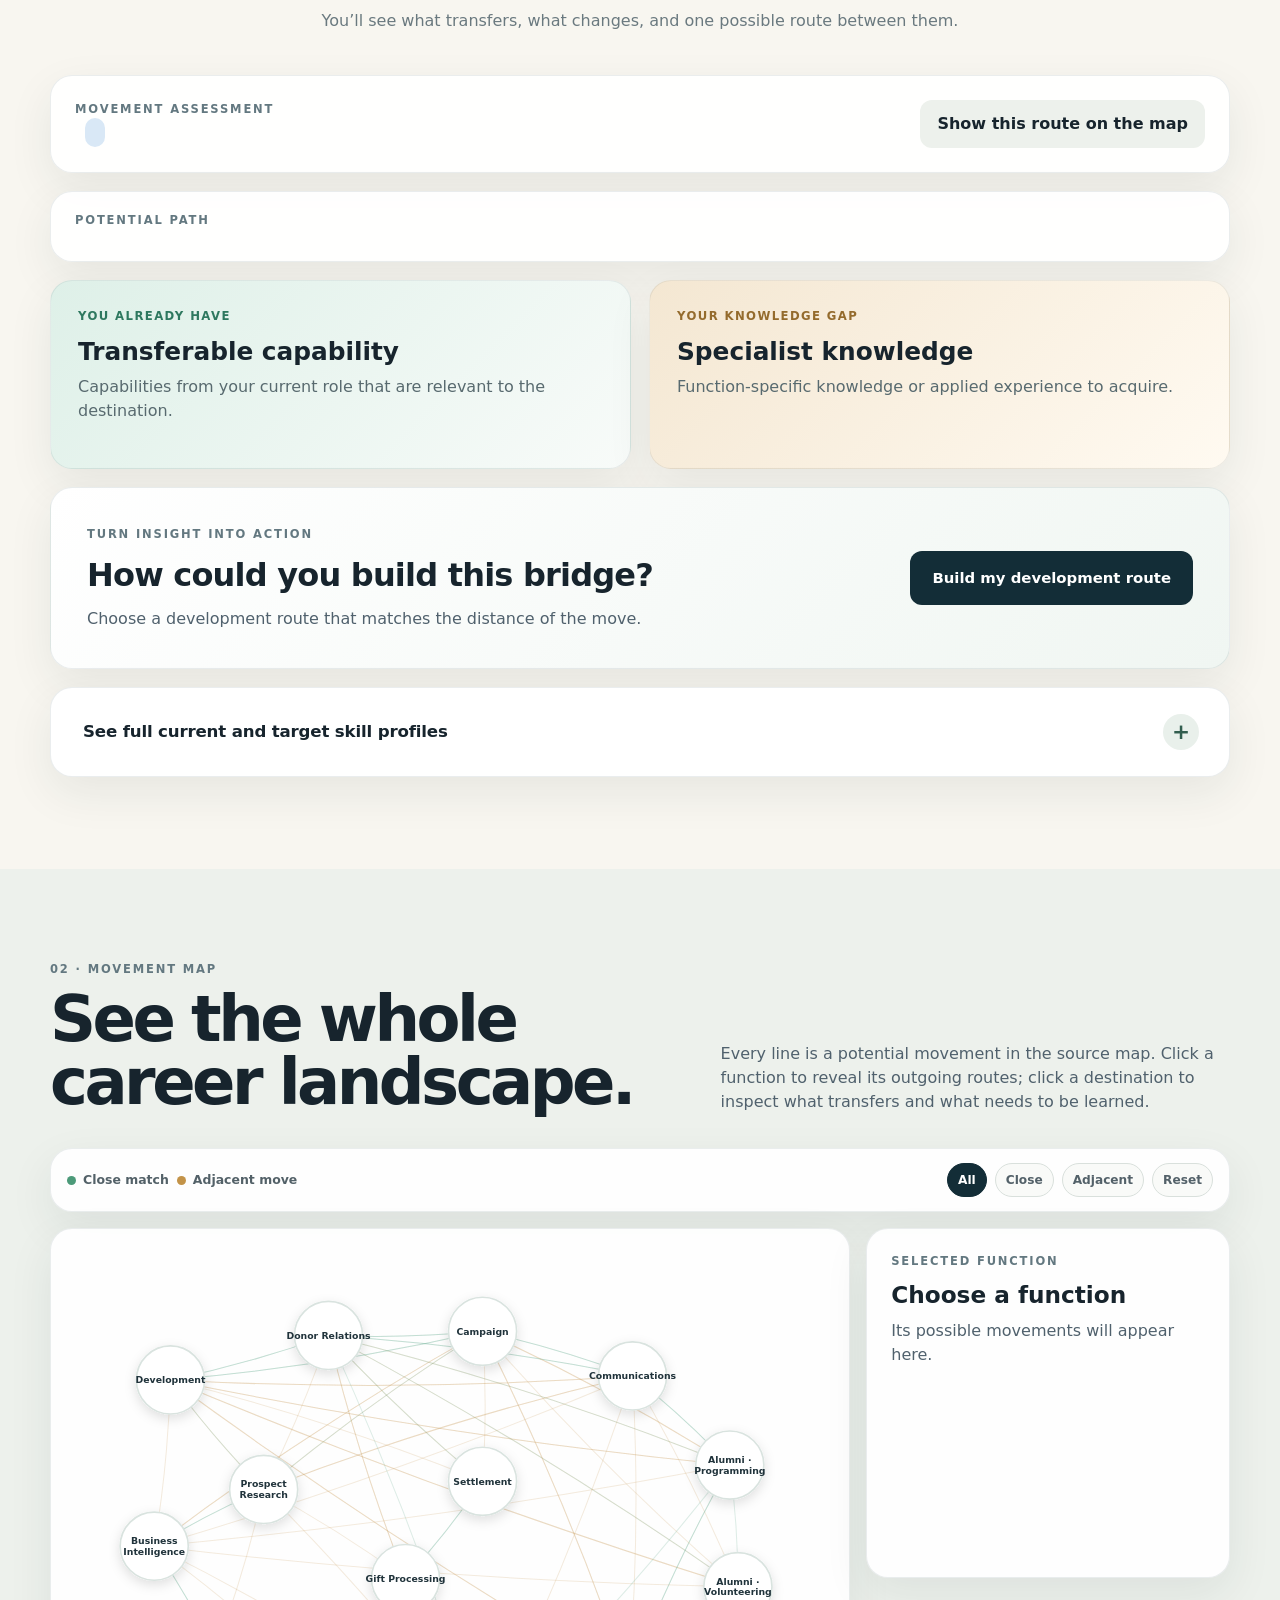
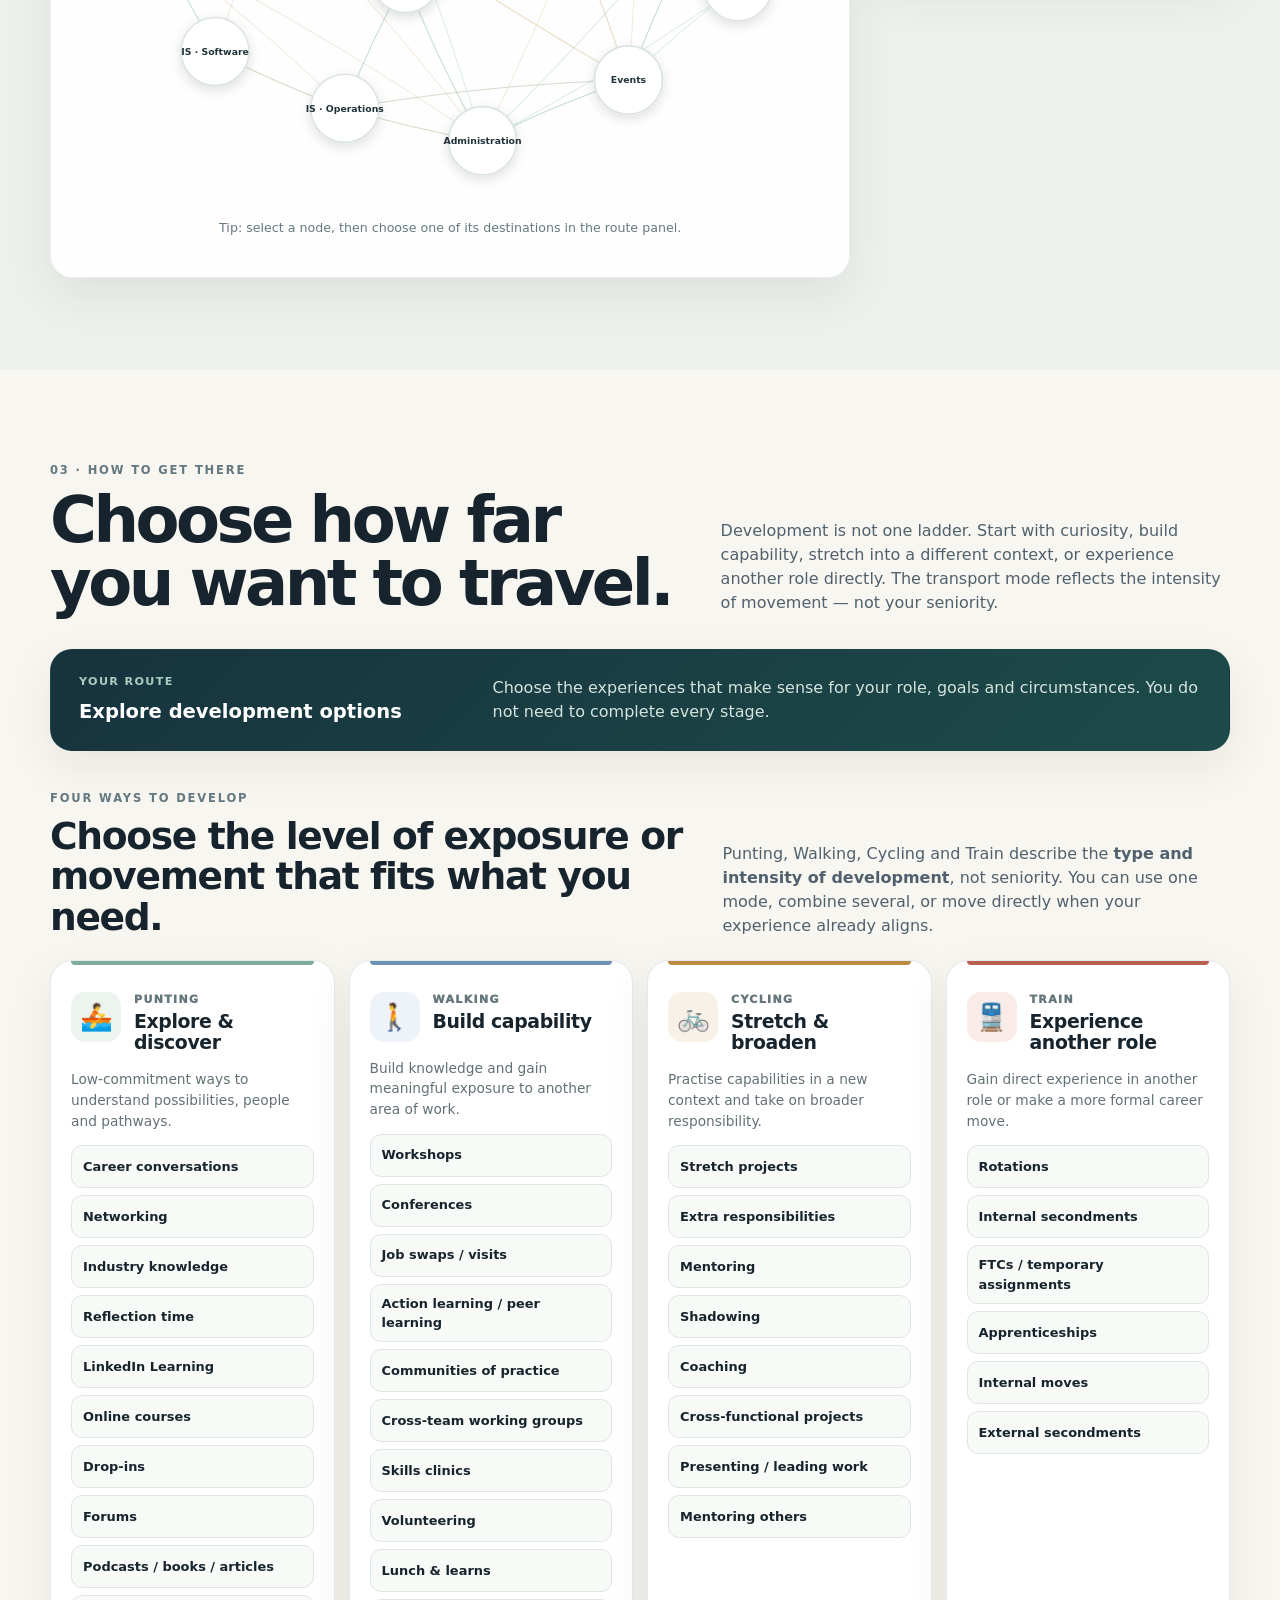
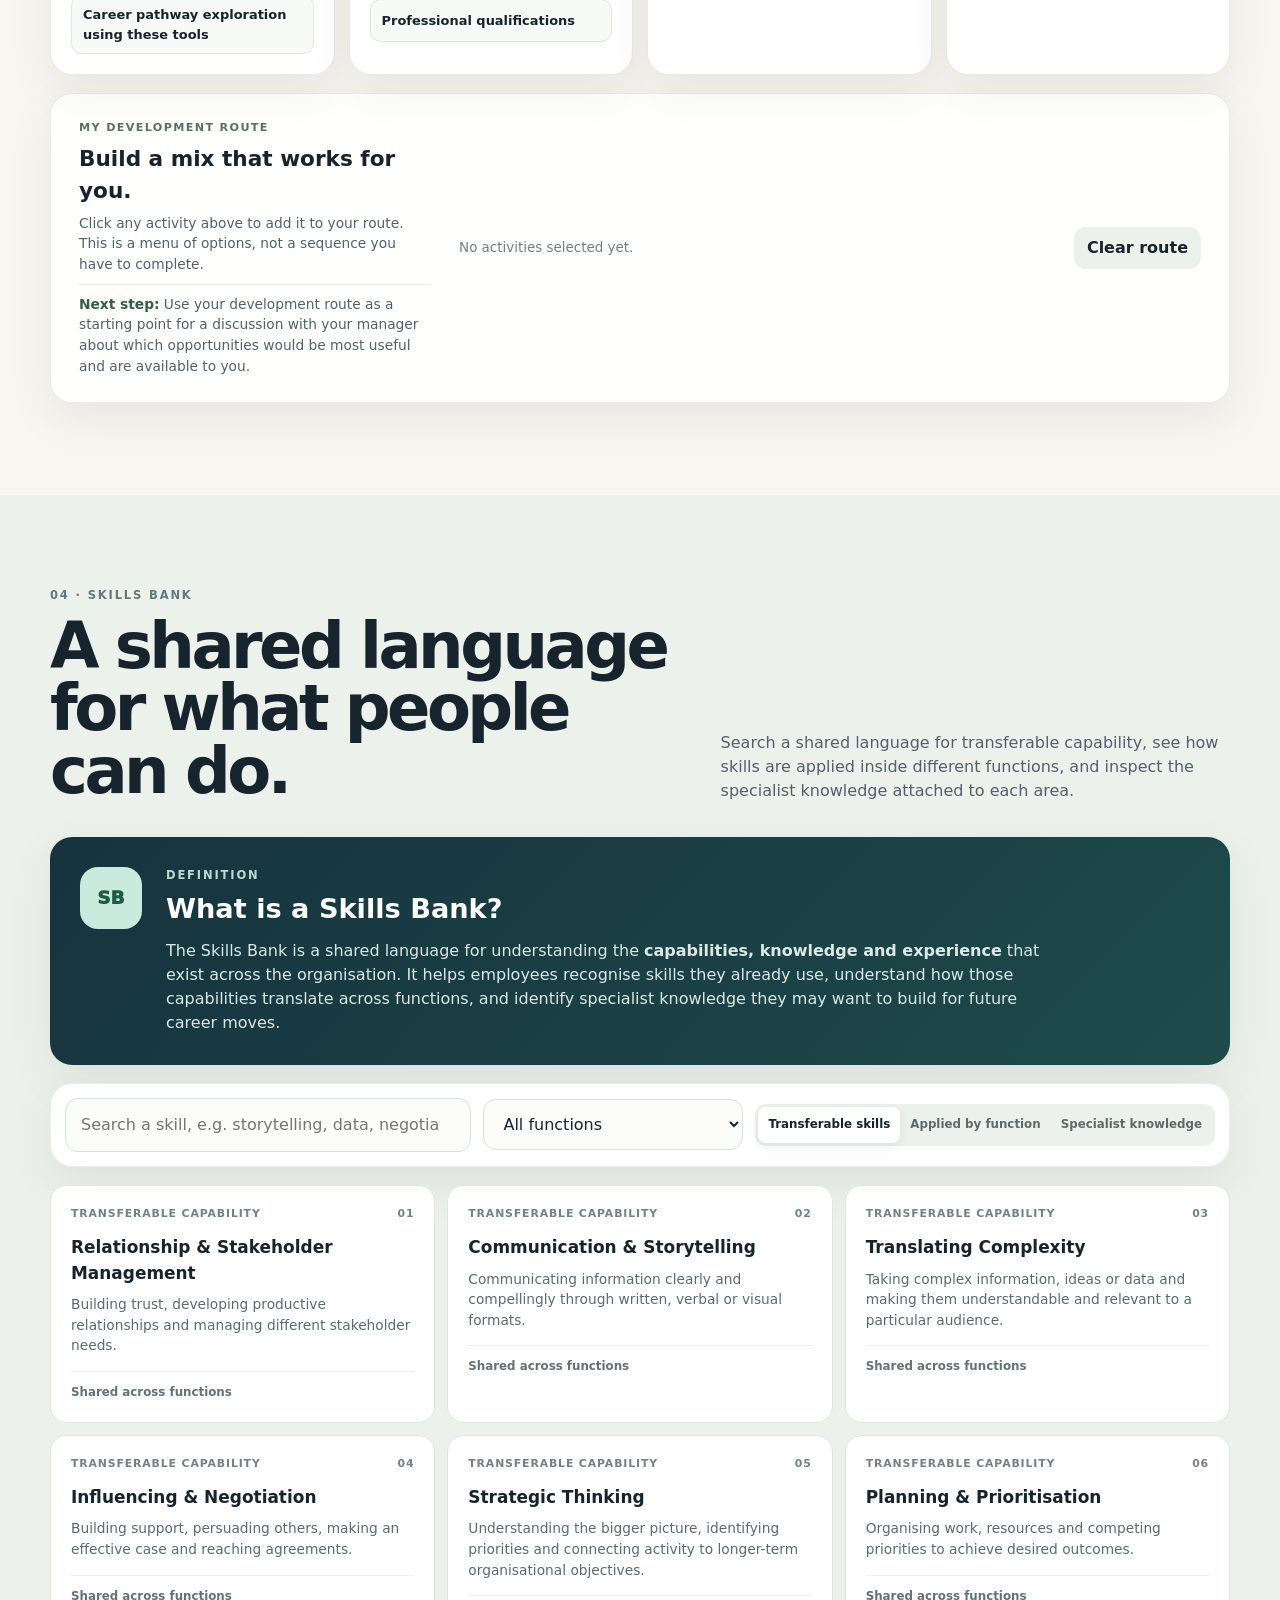
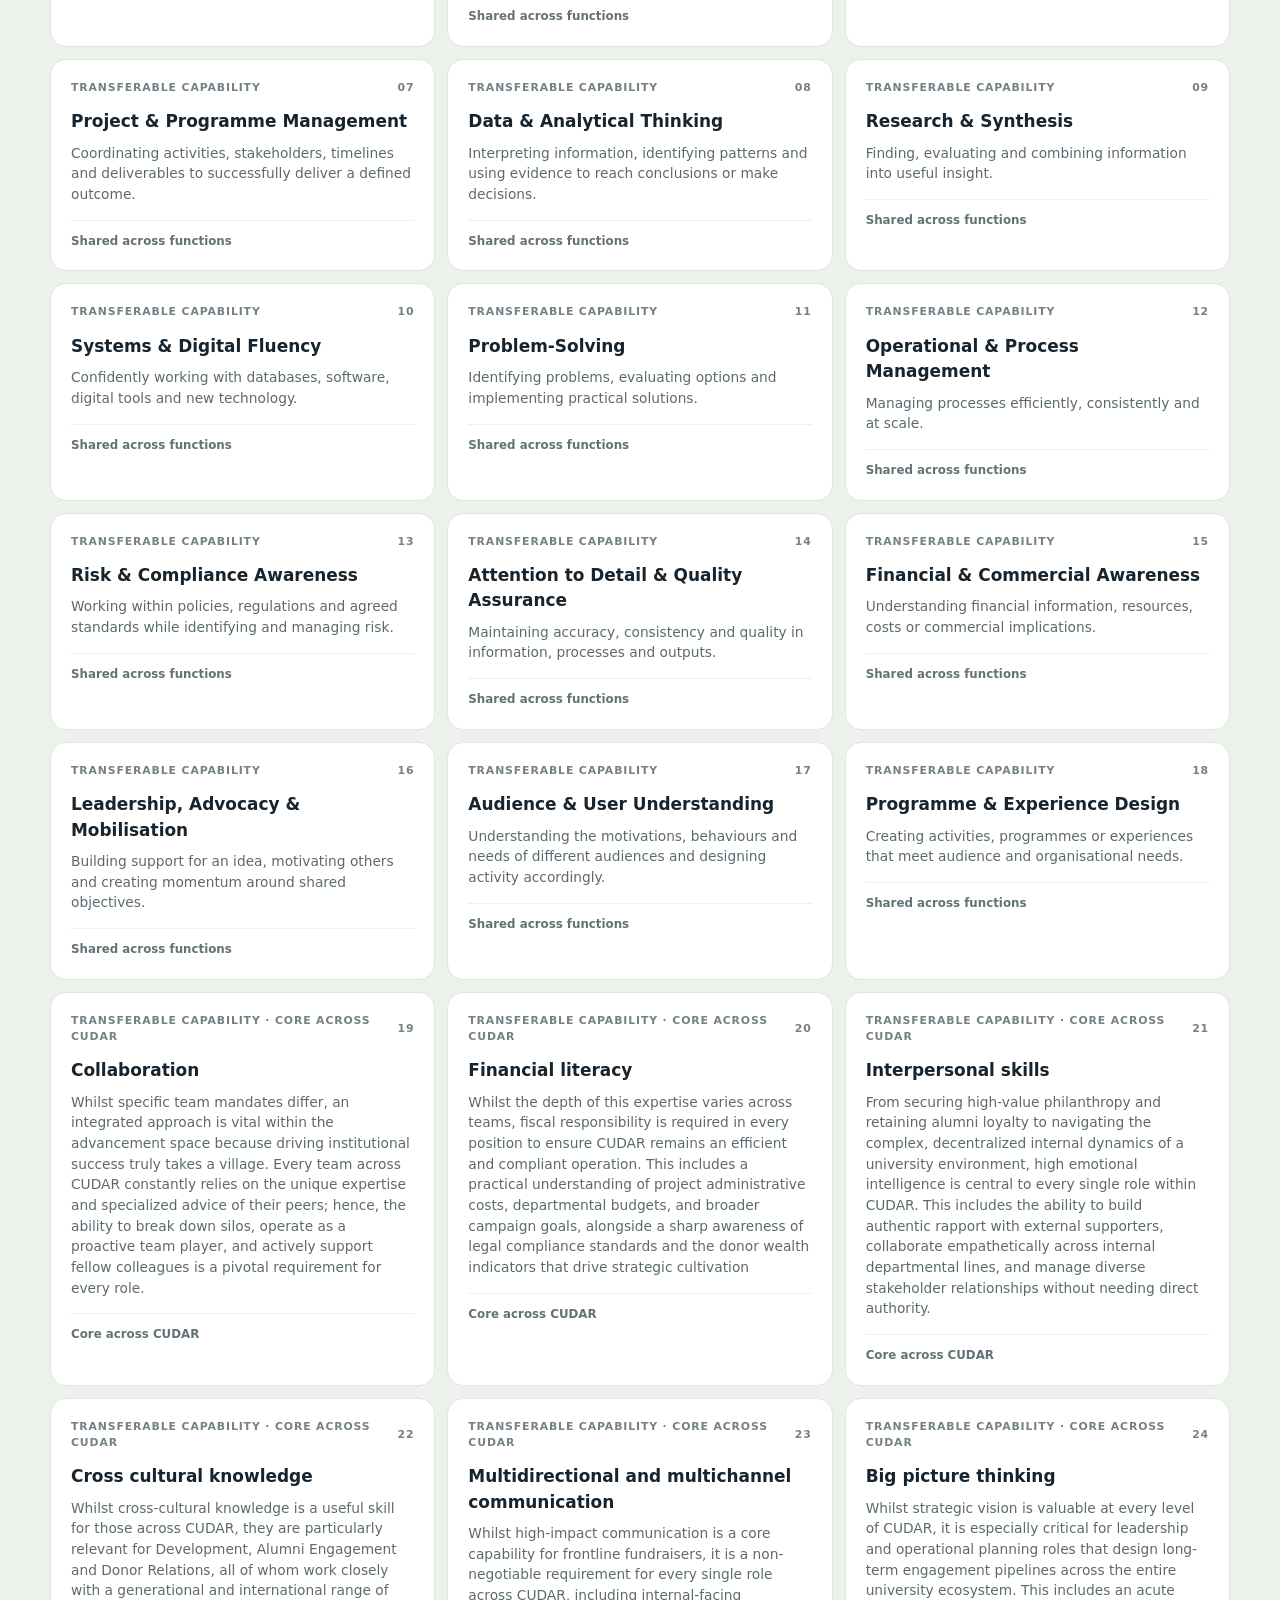
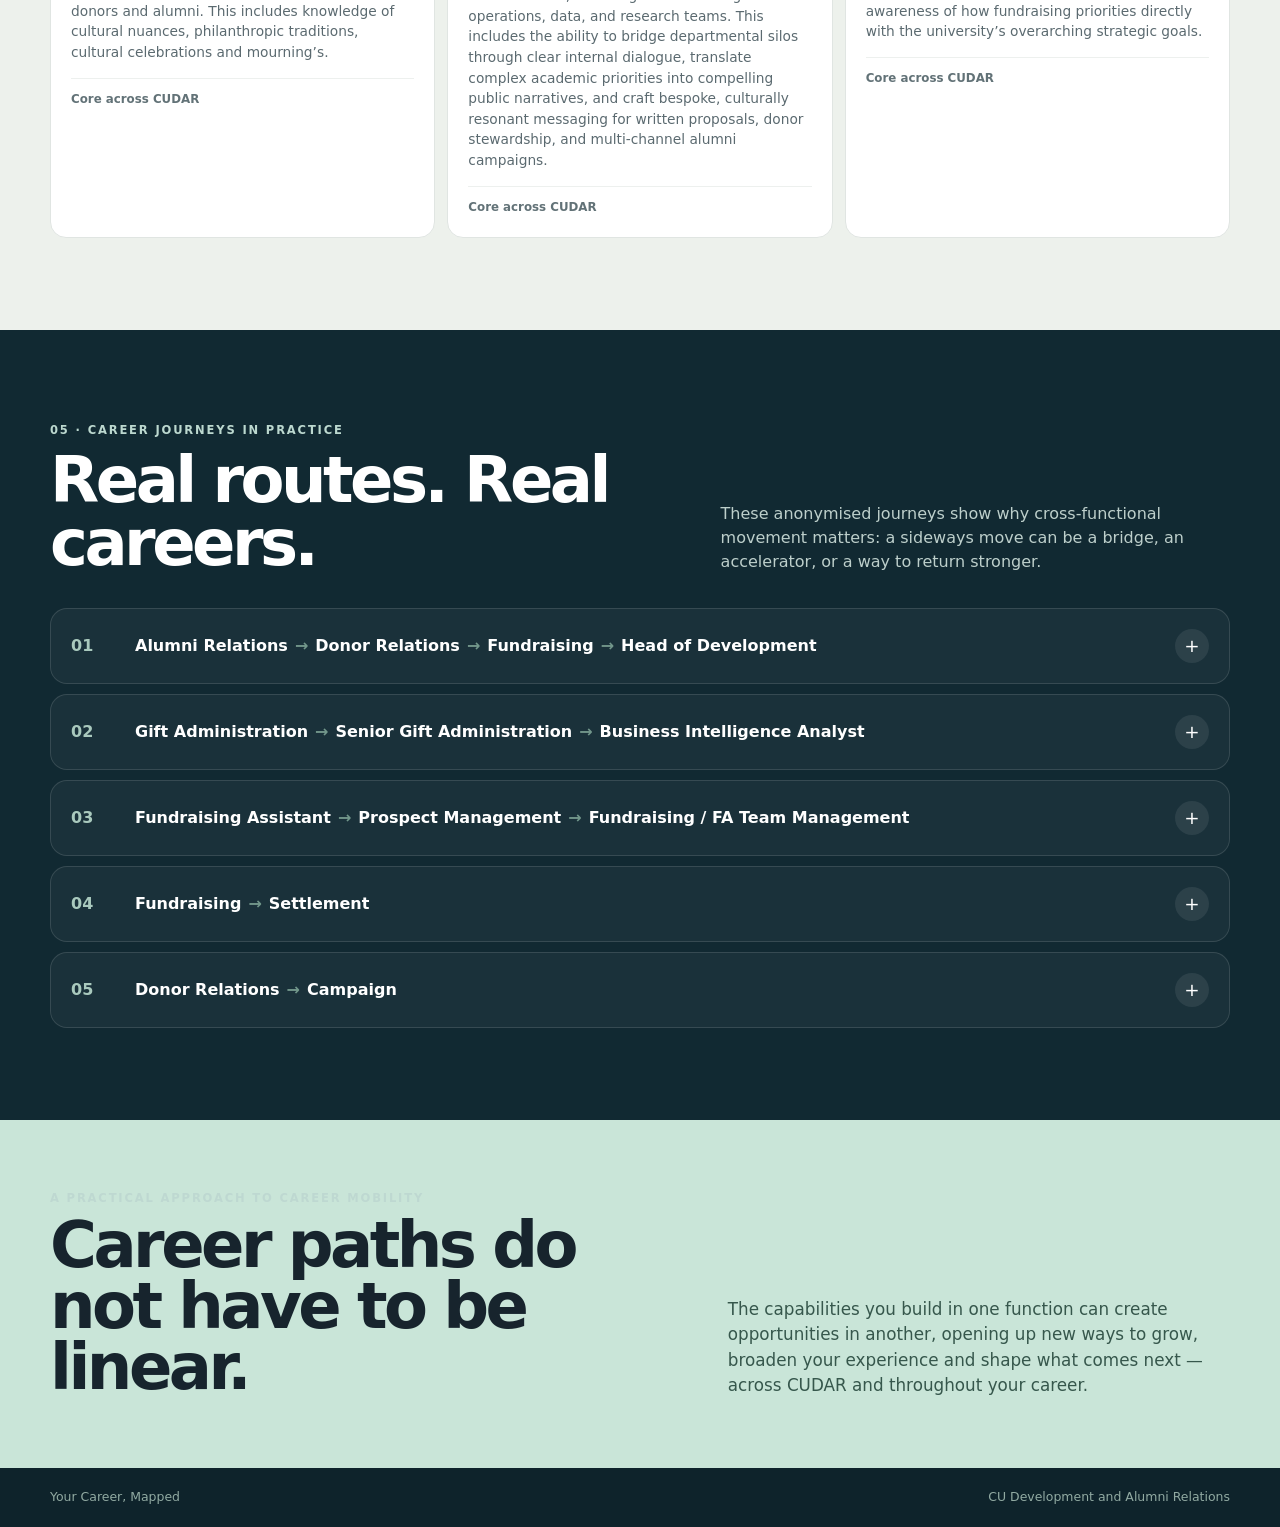
==== commit 8f1097ed: "Add files via upload" ====
--- a/index.html
+++ b/index.html
@@ -9,7 +9,6 @@
 </head>
 <body>
   <a class="skip-link" href="#main">Skip to content</a>
-
   <header class="hero">
     <div class="hero__glow hero__glow--one"></div>
     <div class="hero__glow hero__glow--two"></div>
@@ -25,16 +24,14 @@
         Map your skills. See where they could take you. Identify the gaps.
         Build the route to get there.
       </p>
-
       <div class="question-grid" aria-label="Four questions the map helps answer">
         <article><b>01</b><span>Where am I now?</span><small>Select your current function.</small></article>
         <article><b>02</b><span>What skills do I already have?</span><small>See the capabilities embedded in your role.</small></article>
-        <article><b>03</b><span>Where could those skills take me?</span><small>Explore close, adjacent and stretch moves.</small></article>
+        <article><b>03</b><span>Where could those skills take me?</span><small>Explore close and adjacent moves.</small></article>
         <article><b>04</b><span>How could I get there?</span><small>Turn the gap into practical development experiences.</small></article>
       </div>
     </div>
   </header>
-
   <nav class="sticky-nav" aria-label="Feature navigation">
     <div class="shell nav-row">
       <a href="#skills-match">Explore a move</a>
@@ -44,7 +41,6 @@
       <a href="#examples">Career journeys</a>
     </div>
   </nav>
-
   <main id="main">
     <section class="section shell" id="skills-match">
       <div class="section-heading">
@@ -57,7 +53,6 @@
           already transfers, what you would need to build, and the route between the two.
         </p>
       </div>
-
       <div class="match-builder card">
         <div class="select-grid">
           <label>
@@ -66,9 +61,7 @@
               <option value="">Choose where you are now</option>
             </select>
           </label>
-
           <div class="arrow-disc" aria-hidden="true">→</div>
-
           <label>
             <span>Target function</span>
             <select id="dreamFunction">
@@ -81,13 +74,11 @@
           <button class="btn btn--ghost" id="exampleBtn" type="button">Try an example</button>
         </div>
       </div>
-
       <div id="matchEmpty" class="empty-state">
         <div class="empty-state__icon">↗</div>
         <h3>Choose two functions to reveal the bridge.</h3>
         <p>You’ll see what transfers, what changes, and one possible route between them.</p>
       </div>
-
       <div id="matchResults" class="match-results" hidden>
         <div class="match-summary card">
           <div>
@@ -100,12 +91,10 @@
           </div>
           <button class="btn btn--ghost" id="showOnMapBtn" type="button">Show this route on the map</button>
         </div>
-
         <div class="route-strip card">
           <div class="eyebrow eyebrow--dark">Potential path</div>
           <div id="routePath" class="route-path" aria-label="Potential career route"></div>
         </div>
-
         <div class="insight-grid">
           <article class="insight-card insight-card--have">
             <div class="insight-card__kicker">You already have</div>
@@ -113,7 +102,6 @@
             <p>Capabilities from your current role that are relevant to the destination.</p>
             <div id="transferSkills" class="chips"></div>
           </article>
-
           <article class="insight-card insight-card--gap">
             <div class="insight-card__kicker">Your knowledge gap</div>
             <h3>Specialist knowledge</h3>
@@ -121,7 +109,6 @@
             <div id="gapSkills" class="chips"></div>
           </article>
         </div>
-
         <div class="comparison-actions card">
           <div>
             <div class="eyebrow eyebrow--dark">Turn insight into action</div>
@@ -130,7 +117,6 @@
           </div>
           <button class="btn btn--primary" id="buildRouteBtn" type="button">Build my development route</button>
         </div>
-
         <details class="skill-profile-details card">
           <summary>See full current and target skill profiles</summary>
           <div class="two-panel-grid two-panel-grid--inside">
@@ -144,7 +130,6 @@
               </div>
               <div id="currentCapabilities" class="skill-list"></div>
             </article>
-
             <article class="role-panel">
               <div class="role-panel__top">
                 <div>
@@ -162,7 +147,6 @@
         </details>
       </div>
     </section>
-
     <section class="section section--tint" id="movement-map">
       <div class="shell">
         <div class="section-heading">
@@ -176,27 +160,23 @@
             transfers and what needs to be learned.
           </p>
         </div>
-
         <div class="map-toolbar card">
           <div class="legend" aria-label="Movement type legend">
             <span><i class="dot dot--close"></i>Close match</span>
             <span><i class="dot dot--adjacent"></i>Adjacent move</span>
-            <span><i class="dot dot--stretch"></i>Stretch move</span>
           </div>
           <div class="map-actions">
             <button class="filter-btn is-active" data-map-filter="all" type="button">All</button>
             <button class="filter-btn" data-map-filter="close" type="button">Close</button>
             <button class="filter-btn" data-map-filter="adjacent" type="button">Adjacent</button>
-            <button class="filter-btn" data-map-filter="stretch" type="button">Stretch</button>
             <button class="filter-btn" id="resetMapBtn" type="button">Reset</button>
           </div>
         </div>
-
         <div class="map-layout">
           <div class="network-card card">
             <svg id="careerMap" viewBox="0 0 960 680" role="img" aria-labelledby="mapTitle mapDesc">
               <title id="mapTitle">Interactive career movement network</title>
-              <desc id="mapDesc">Functions are shown as nodes, connected by close, adjacent and stretch career moves.</desc>
+              <desc id="mapDesc">Functions are shown as nodes, connected by close and adjacent career moves.</desc>
               <defs>
                 <filter id="softShadow" x="-30%" y="-30%" width="160%" height="160%">
                   <feDropShadow dx="0" dy="5" stdDeviation="7" flood-opacity=".12"/>
@@ -207,13 +187,11 @@
             </svg>
             <p class="map-hint">Tip: select a node, then choose one of its destinations in the route panel.</p>
           </div>
-
           <aside class="route-detail card" id="mapRouteDetail">
             <div class="eyebrow eyebrow--dark">Selected function</div>
             <h3 id="selectedNodeTitle">Choose a function</h3>
             <p id="selectedNodeIntro">Its possible movements will appear here.</p>
             <div id="routeOptions" class="route-options"></div>
-
             <div id="selectedRouteDetail" hidden>
               <div class="detail-divider"></div>
               <div class="route-detail__header">
@@ -235,7 +213,6 @@
         </div>
       </div>
     </section>
-
     <section class="section shell" id="development-route">
       <div class="section-heading">
         <div>
@@ -248,7 +225,6 @@
           The transport mode reflects the intensity of movement — not your seniority.
         </p>
       </div>
-
       <div id="developmentContext" class="development-context card">
         <div>
           <span class="development-context__label">Your route</span>
@@ -256,7 +232,6 @@
         </div>
         <p id="developmentContextText">Choose the experiences that make sense for your role, goals and circumstances. You do not need to complete every stage.</p>
       </div>
-
       <div class="travel-guide">
         <div>
           <span class="eyebrow eyebrow--dark">Four ways to develop</span>
@@ -264,7 +239,6 @@
         </div>
         <p>Punting, Walking, Cycling and Train describe the <strong>type and intensity of development</strong>, not seniority. You can use one mode, combine several, or move directly when your experience already aligns.</p>
       </div>
-
       <div class="development-board" aria-label="Development options by travel mode">
         <article class="travel-mode travel-mode--punt" data-mode-card="punt">
           <div class="travel-mode__header">
@@ -288,7 +262,6 @@
             <button class="development-activity" type="button" data-mode="punt" data-activity="Career pathway exploration using these tools">Career pathway exploration using these tools</button>
           </div>
         </article>
-
         <article class="travel-mode travel-mode--walk" data-mode-card="walk">
           <div class="travel-mode__header">
             <span class="travel-mode__icon" aria-hidden="true">🚶</span>
@@ -311,7 +284,6 @@
             <button class="development-activity" type="button" data-mode="walk" data-activity="Professional qualifications">Professional qualifications</button>
           </div>
         </article>
-
         <article class="travel-mode travel-mode--cycle" data-mode-card="cycle">
           <div class="travel-mode__header">
             <span class="travel-mode__icon" aria-hidden="true">🚲</span>
@@ -332,7 +304,6 @@
             <button class="development-activity" type="button" data-mode="cycle" data-activity="Mentoring others">Mentoring others</button>
           </div>
         </article>
-
         <article class="travel-mode travel-mode--train" data-mode-card="train">
           <div class="travel-mode__header">
             <span class="travel-mode__icon" aria-hidden="true">🚆</span>
@@ -352,7 +323,6 @@
           </div>
         </article>
       </div>
-
       <div class="route-builder card">
         <div class="route-builder__intro">
           <span class="route-builder__label">My development route</span>
@@ -366,7 +336,6 @@
         <button id="clearDevelopmentRoute" class="btn btn--ghost btn--small" type="button">Clear route</button>
       </div>
     </section>
-
     <section class="section section--tint" id="skills-bank">
       <div class="section-heading">
         <div>
@@ -378,7 +347,6 @@
           applied inside different functions, and inspect the specialist knowledge attached to each area.
         </p>
       </div>
-
       <div class="definition-banner">
         <div class="definition-banner__mark">SB</div>
         <div>
@@ -393,7 +361,6 @@
           </p>
         </div>
       </div>
-
       <div class="bank-controls card">
         <label class="search-box">
           <span class="sr-only">Search the skills bank</span>
@@ -411,10 +378,8 @@
           <button type="button" data-skill-view="specialist">Specialist knowledge</button>
         </div>
       </div>
-
       <div id="skillsBankGrid" class="skills-bank-grid"></div>
     </section>
-
     <section class="section section--dark" id="examples">
       <div class="shell">
         <div class="section-heading section-heading--light">
@@ -427,11 +392,9 @@
             a sideways move can be a bridge, an accelerator, or a way to return stronger.
           </p>
         </div>
-
         <div id="journeyList" class="journey-list"></div>
       </div>
     </section>
-
     <section class="closing">
       <div class="shell closing__inner">
         <div>
@@ -446,7 +409,6 @@
       </div>
     </section>
   </main>
-
   <footer>
     <div class="shell footer-row">
       <span>Your Career, Mapped</span>
--- a/styles.css
+++ b/styles.css
@@ -330,7 +330,6 @@
 }
 .match-badge[data-type="close"] { background: var(--mint); color: var(--mint-deep); }
 .match-badge[data-type="adjacent"] { background: var(--sand); color: var(--sand-deep); }
-.match-badge[data-type="stretch"] { background: var(--coral); color: var(--coral-deep); }
 .match-badge[data-type="multi"] { background: var(--lavender); color: #5b4f7c; }
 .match-badge[data-type="same"] { background: #e5ece9; color: #4a6259; }
 
@@ -491,7 +490,6 @@
 .dot { width: 9px; height: 9px; border-radius: 50%; display: inline-block; }
 .dot--close { background: #4c9a79; }
 .dot--adjacent { background: #c39348; }
-.dot--stretch { background: #c86a57; }
 
 .filter-btn {
   border: 1px solid #d9e0dc;
@@ -528,7 +526,6 @@
 }
 .map-edge[data-type="close"] { stroke: #4c9a79; }
 .map-edge[data-type="adjacent"] { stroke: #c39348; }
-.map-edge[data-type="stretch"] { stroke: #c86a57; }
 .map-edge.is-active { opacity: .82; stroke-width: 3.3; }
 .map-edge.is-path { opacity: .9; stroke-width: 4; }
 .map-edge.is-hidden { opacity: 0; pointer-events: none; }
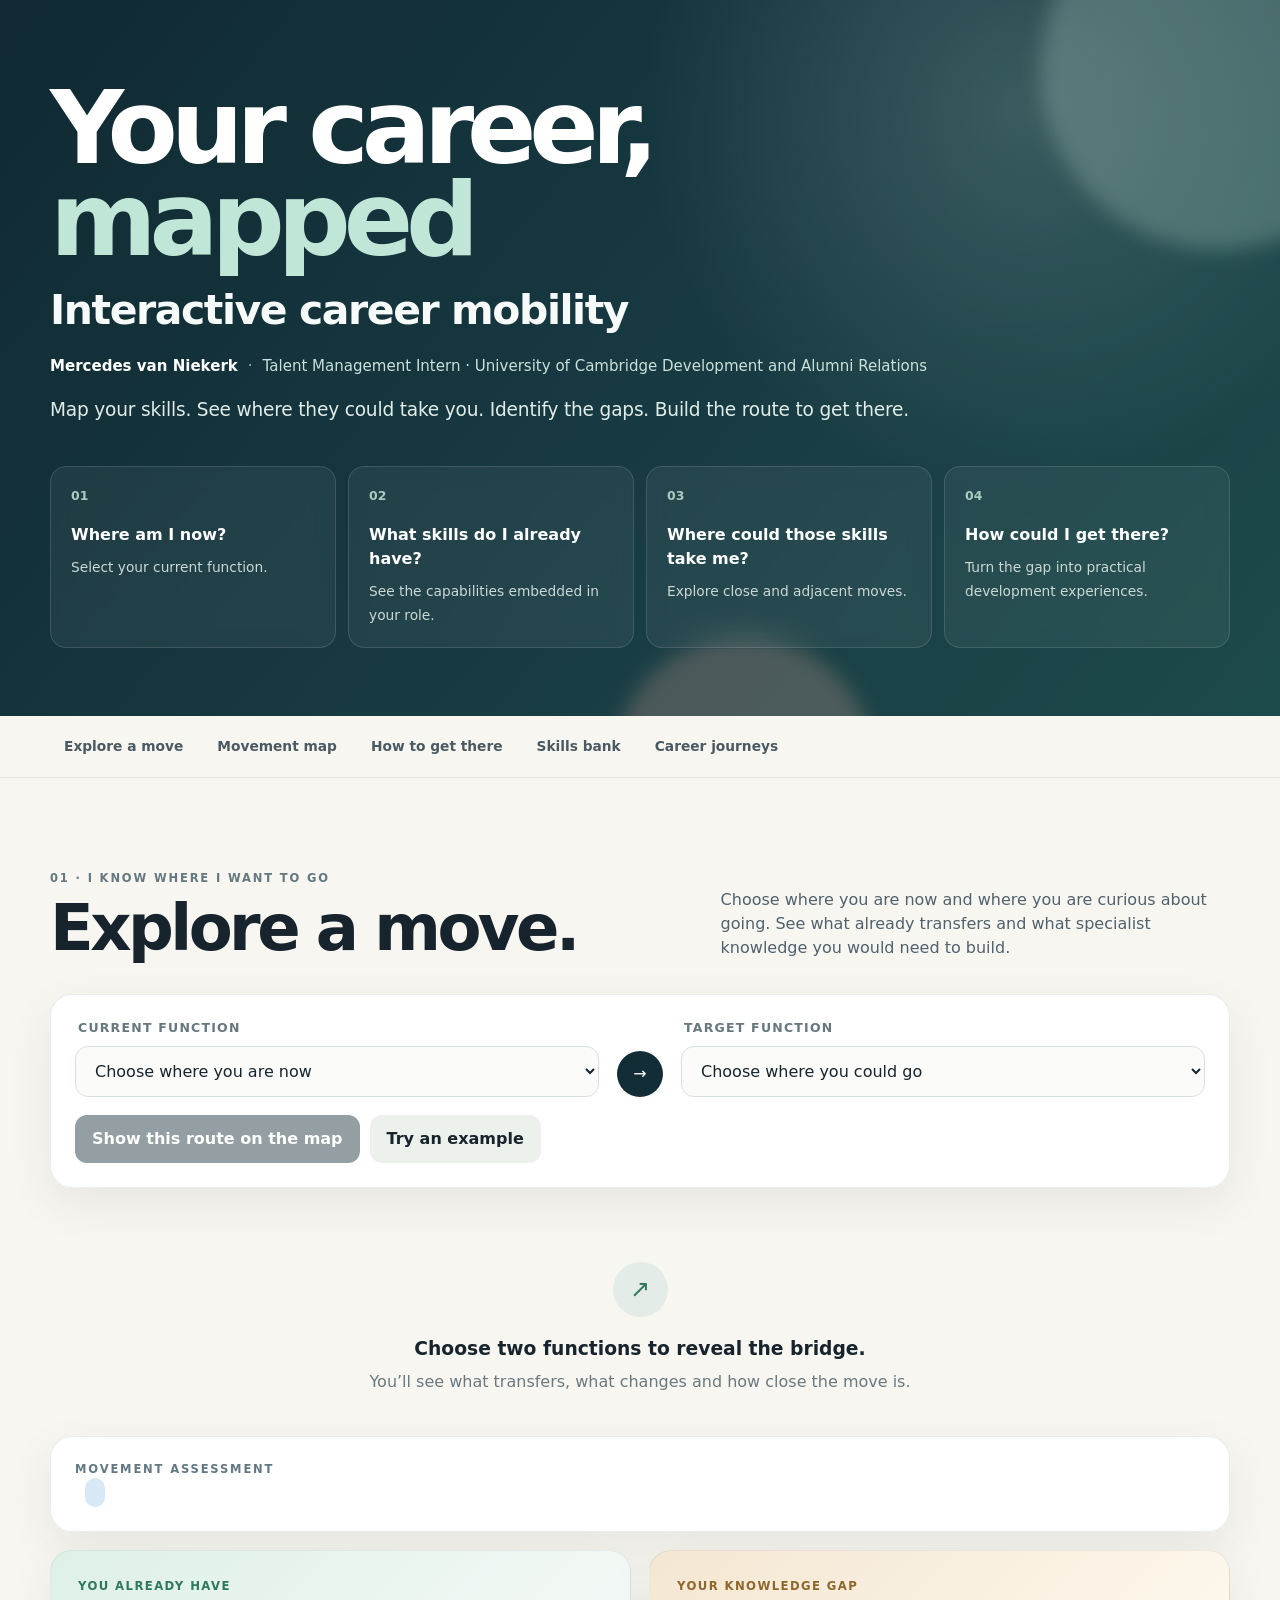
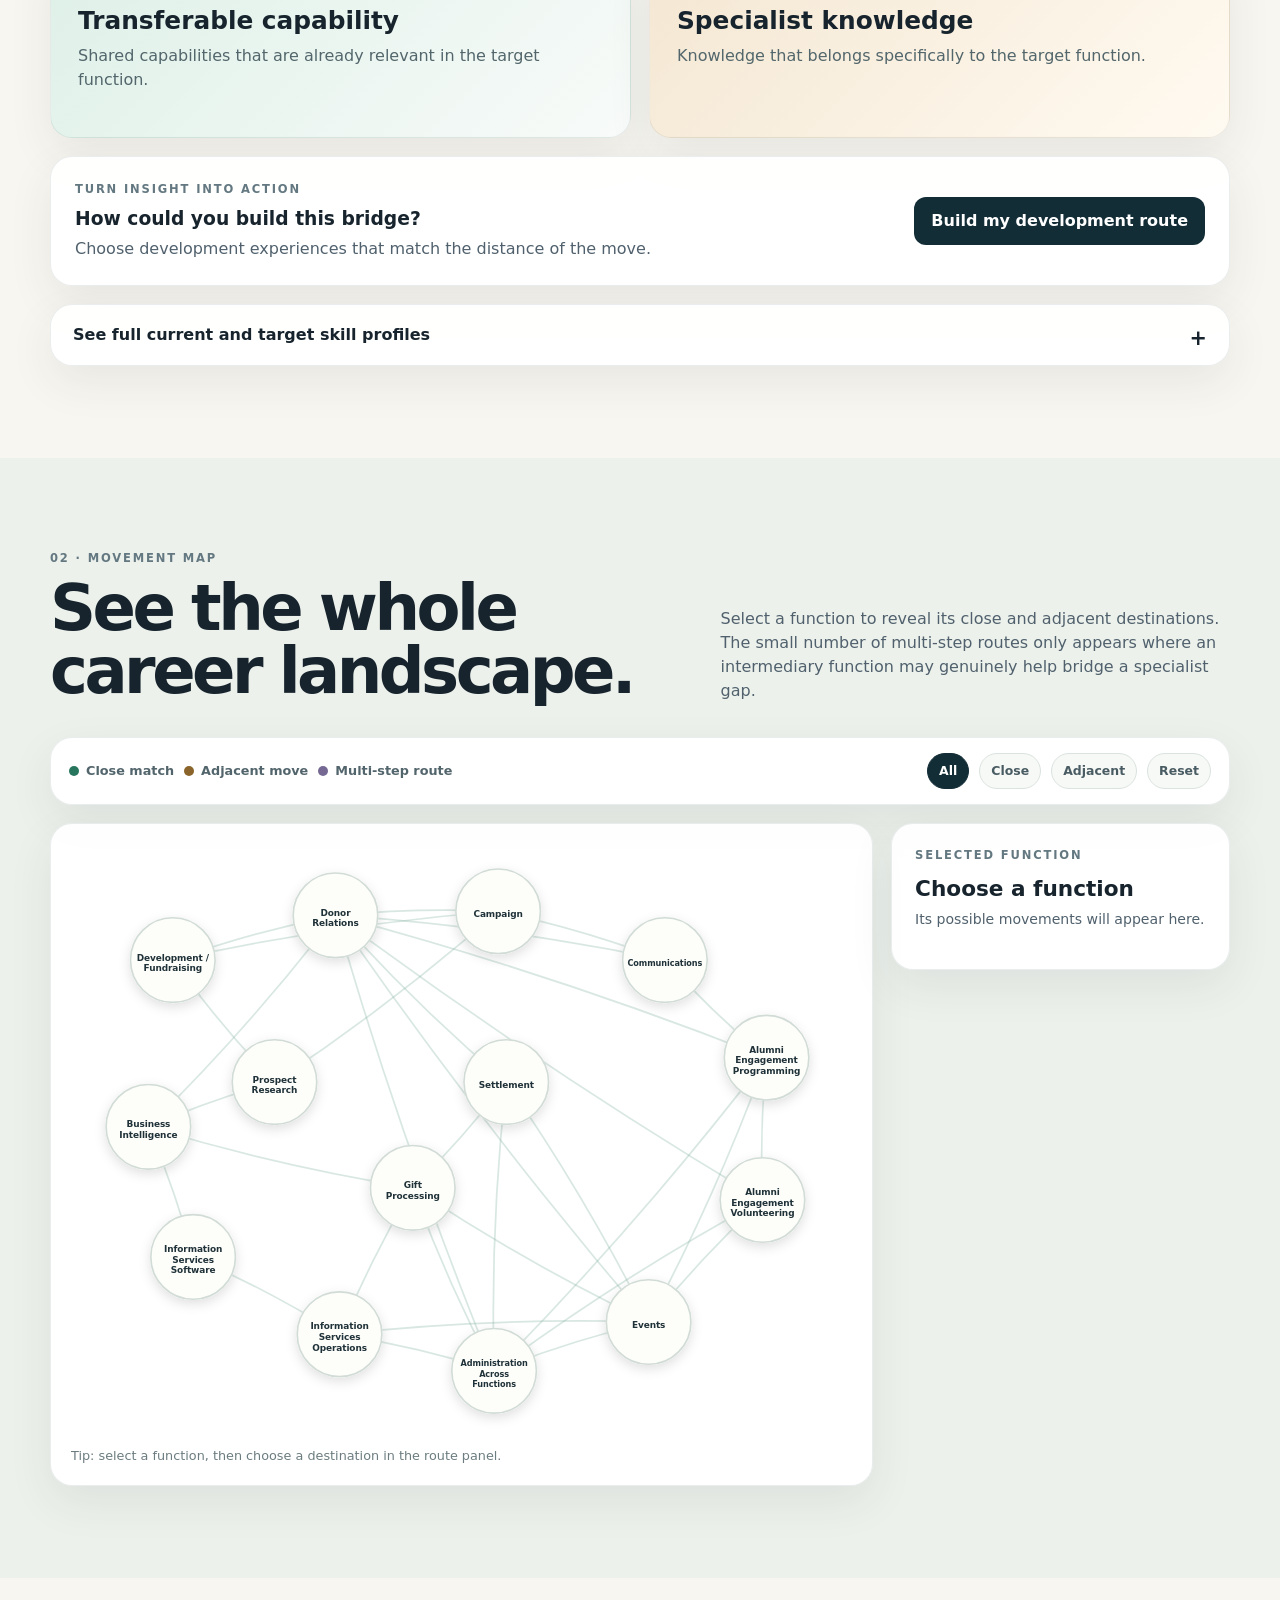
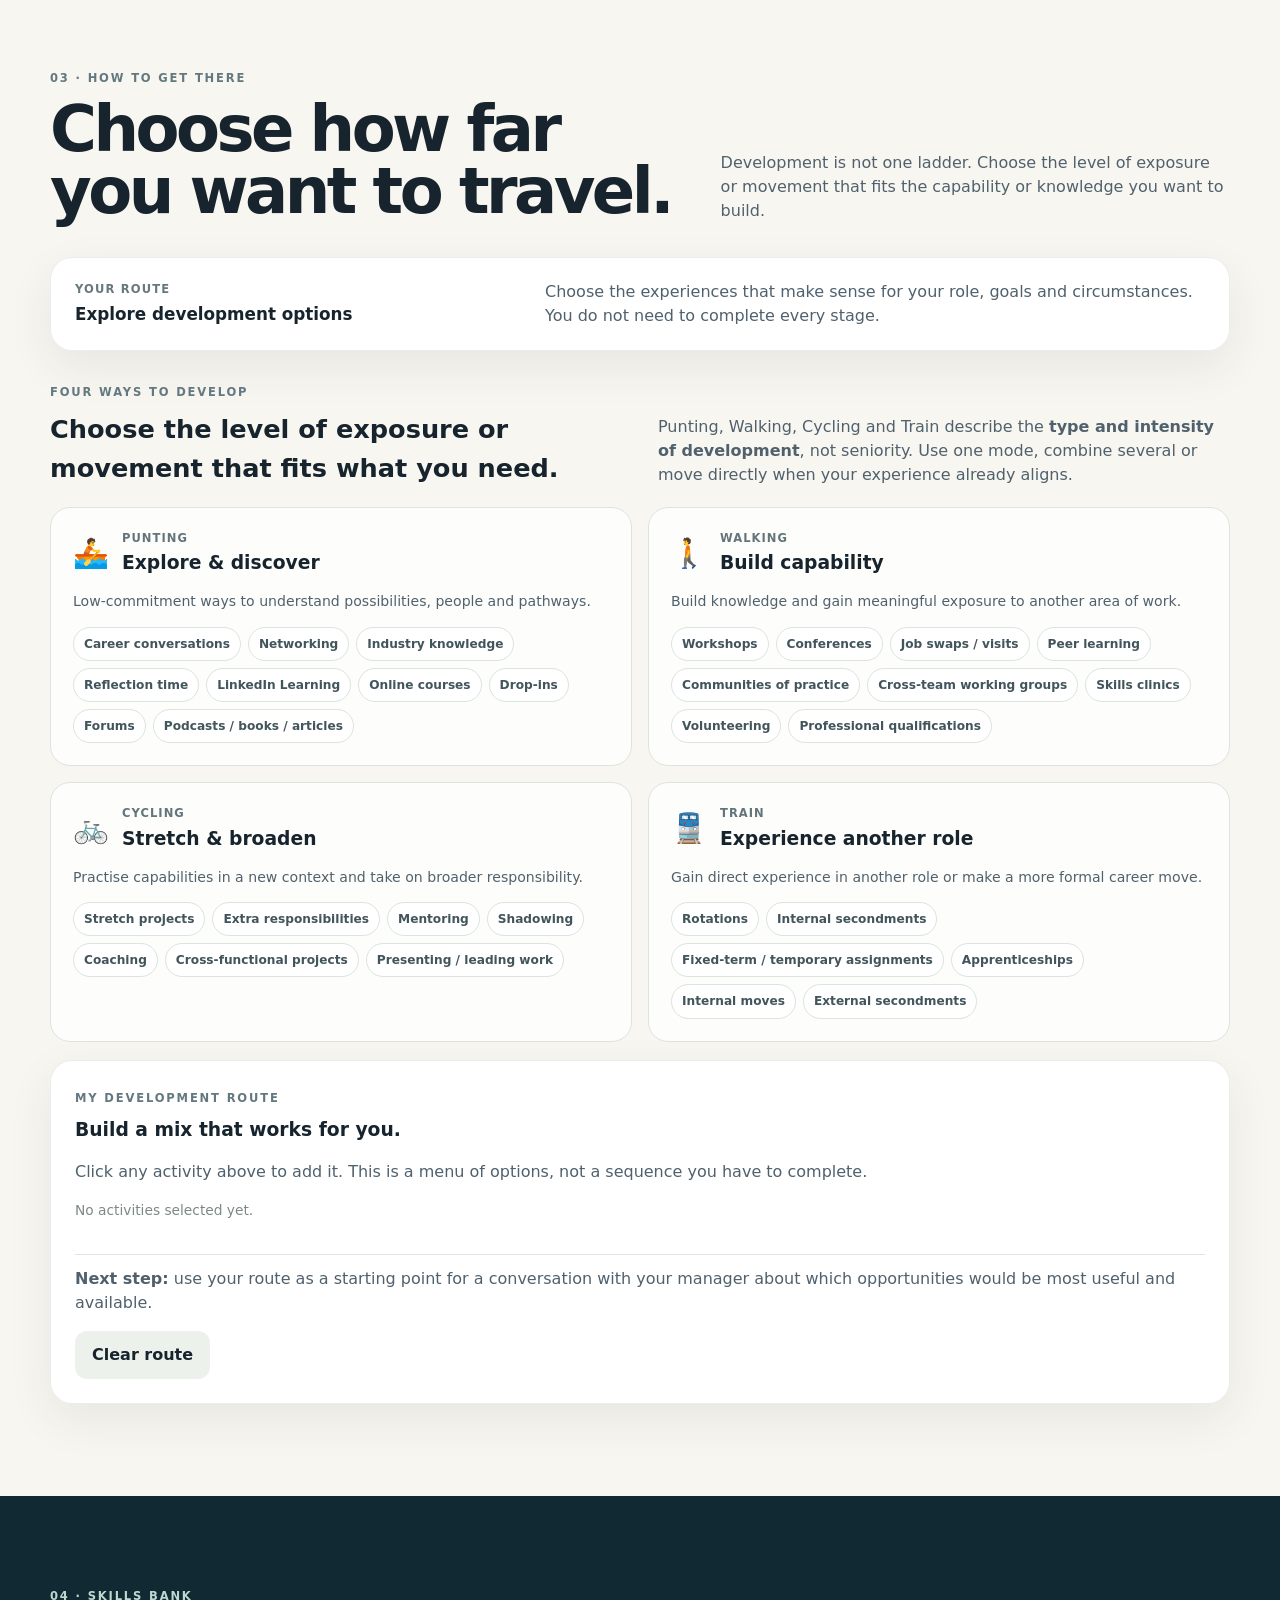
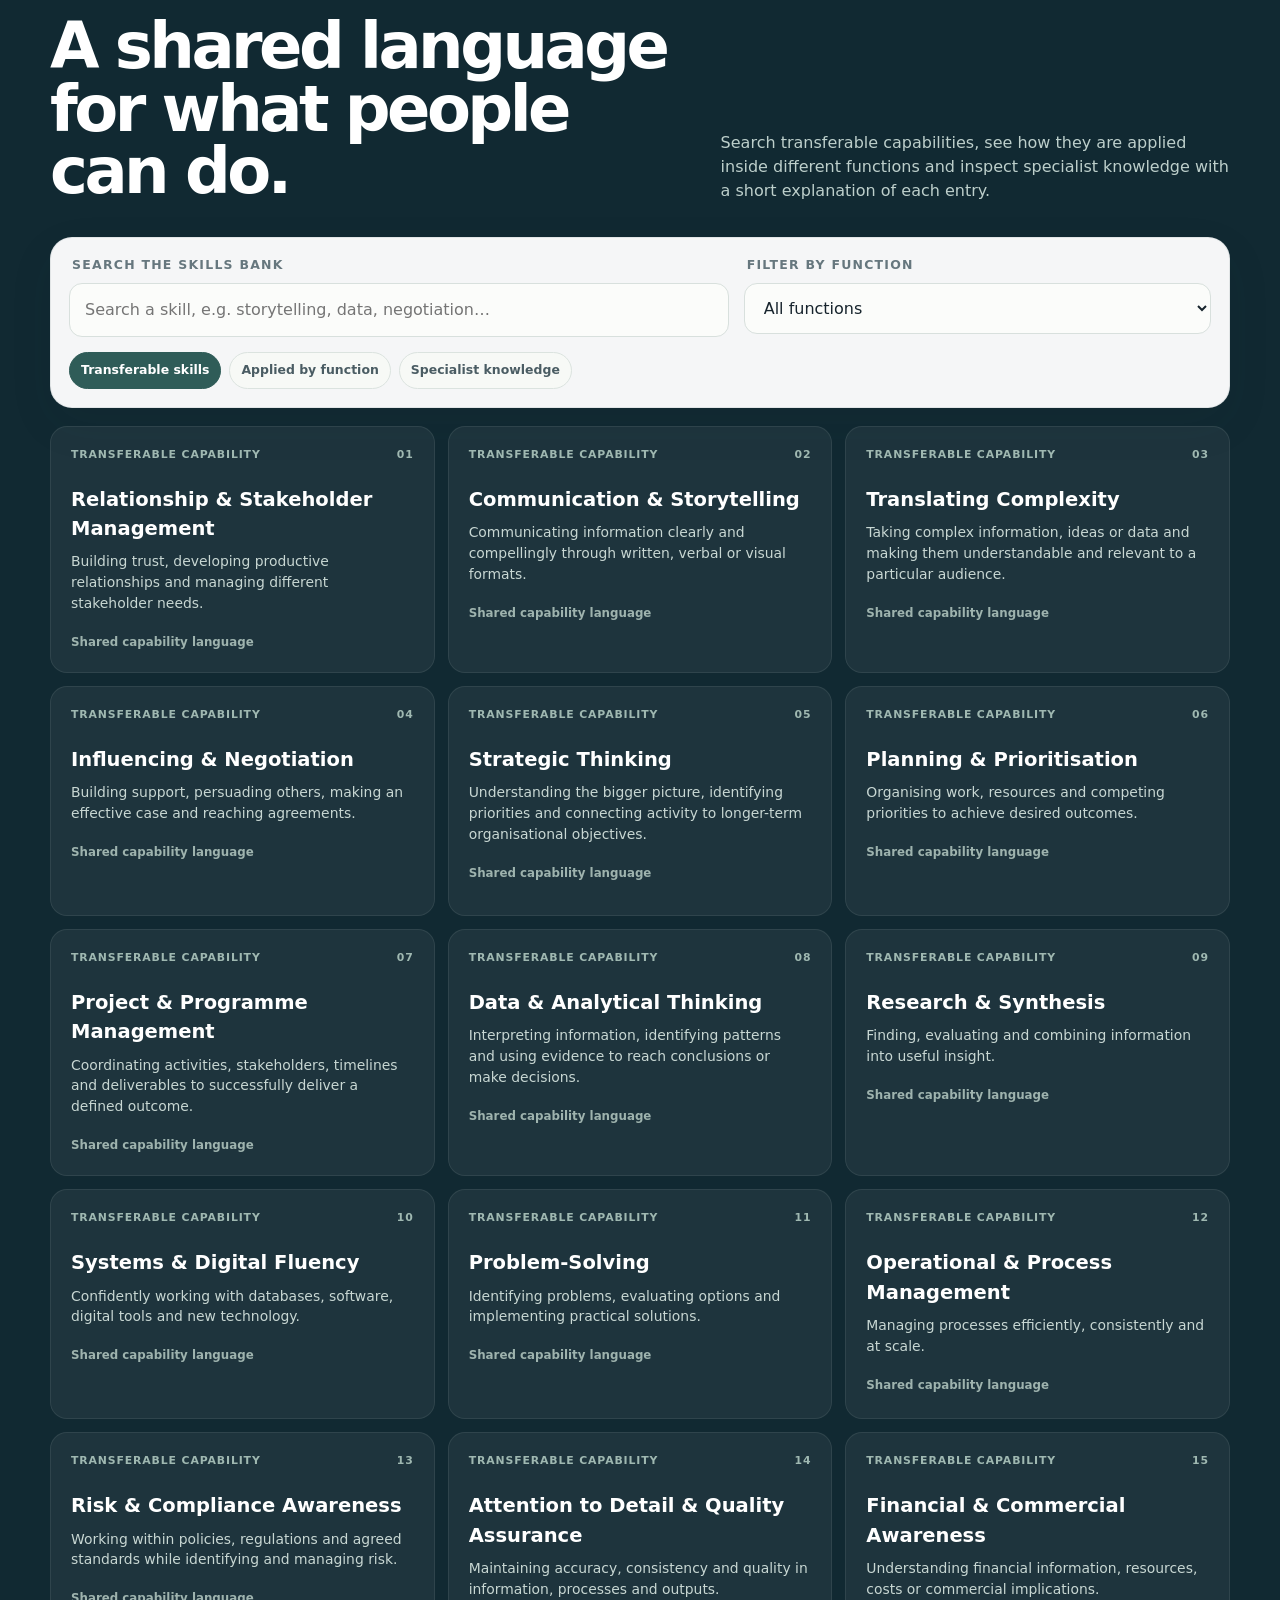
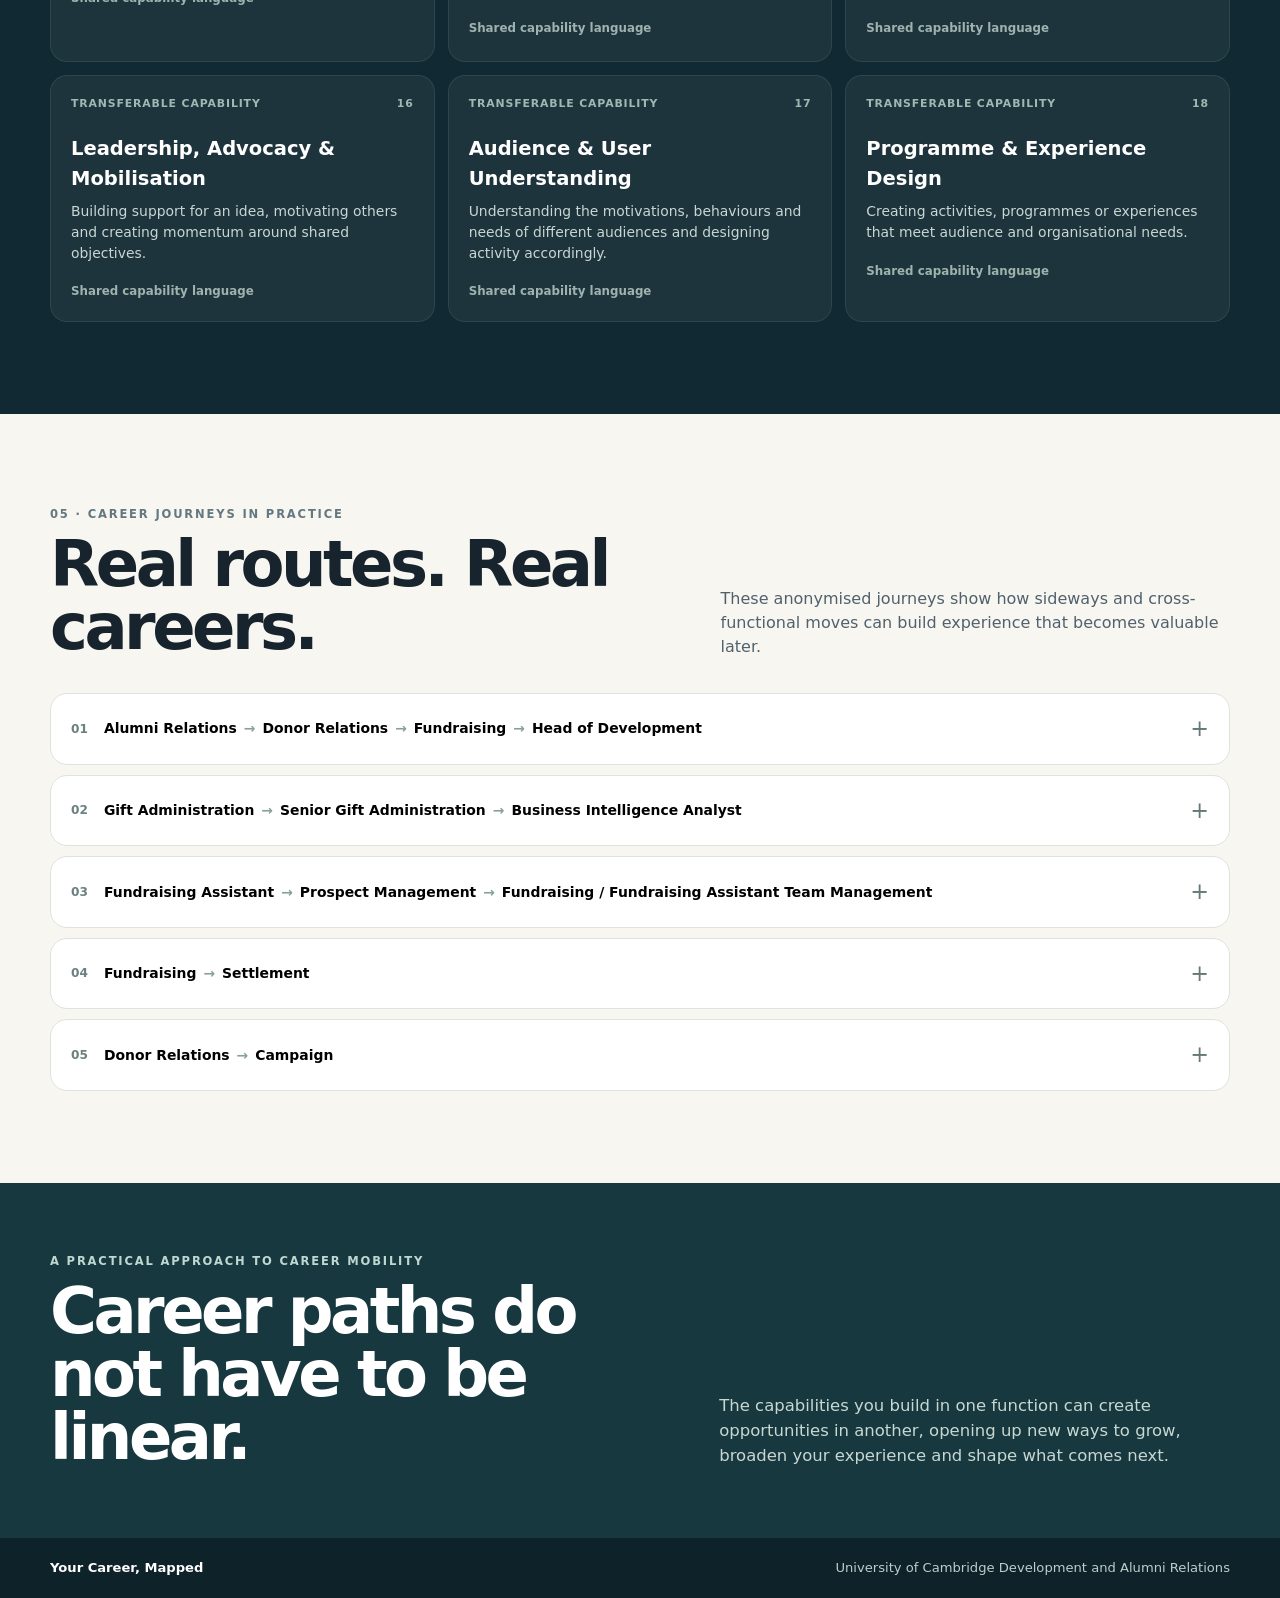
==== commit 067e595b: "Add files via upload" ====
--- a/index.html
+++ b/index.html
@@ -4,26 +4,24 @@
   <meta charset="UTF-8" />
   <meta name="viewport" content="width=device-width, initial-scale=1.0" />
   <title>Your Career, Mapped</title>
-  <meta name="description" content="Map your skills, explore where they could take you, identify the gaps and build a route to get there." />
+  <meta name="description" content="Map your skills, see where they could take you, identify the gaps and build the route to get there." />
   <link rel="stylesheet" href="styles.css" />
 </head>
 <body>
   <a class="skip-link" href="#main">Skip to content</a>
+
   <header class="hero">
     <div class="hero__glow hero__glow--one"></div>
     <div class="hero__glow hero__glow--two"></div>
     <div class="shell hero__inner">
-      <div class="hero__creator" aria-label="Created by Mercedes van Niekerk, as a part of the CU Development and Alumni Relations Internship">
-        <span class="hero__creator-prefix">Created by</span>
+      <h1>Your career, <span>mapped</span></h1>
+      <div class="hero__subtitle">Interactive career mobility</div>
+      <p class="hero__creator">
         <strong>Mercedes van Niekerk</strong>
-        <span class="hero__creator-suffix">as a part of the CU Development and Alumni Relations Internship</span>
-      </div>
-      <h1>Your career,<br><span>mapped.</span></h1>
-      <div class="eyebrow hero__eyebrow">Interactive career mobility</div>
-      <p class="hero__lede hero__lede--strong">
-        Map your skills. See where they could take you. Identify the gaps.
-        Build the route to get there.
+        <span>Talent Management Intern · University of Cambridge Development and Alumni Relations</span>
       </p>
+      <p class="hero__lede">Map your skills. See where they could take you. Identify the gaps. Build the route to get there.</p>
+
       <div class="question-grid" aria-label="Four questions the map helps answer">
         <article><b>01</b><span>Where am I now?</span><small>Select your current function.</small></article>
         <article><b>02</b><span>What skills do I already have?</span><small>See the capabilities embedded in your role.</small></article>
@@ -32,6 +30,7 @@
       </div>
     </div>
   </header>
+
   <nav class="sticky-nav" aria-label="Feature navigation">
     <div class="shell nav-row">
       <a href="#skills-match">Explore a move</a>
@@ -41,6 +40,7 @@
       <a href="#examples">Career journeys</a>
     </div>
   </nav>
+
   <main id="main">
     <section class="section shell" id="skills-match">
       <div class="section-heading">
@@ -48,11 +48,9 @@
           <div class="eyebrow eyebrow--dark">01 · I know where I want to go</div>
           <h2>Explore a move.</h2>
         </div>
-        <p>
-          Choose where you are now and where you are curious about going. See what
-          already transfers, what you would need to build, and the route between the two.
-        </p>
-      </div>
+        <p>Choose where you are now and where you are curious about going. See what already transfers and what specialist knowledge you would need to build.</p>
+      </div>
+
       <div class="match-builder card">
         <div class="select-grid">
           <label>
@@ -70,15 +68,17 @@
           </label>
         </div>
         <div class="builder-actions">
-          <button class="btn btn--primary" id="compareBtn" type="button">Map this movement</button>
+          <button class="btn btn--primary" id="showOnMapBtn" type="button" disabled>Show this route on the map</button>
           <button class="btn btn--ghost" id="exampleBtn" type="button">Try an example</button>
         </div>
       </div>
+
       <div id="matchEmpty" class="empty-state">
         <div class="empty-state__icon">↗</div>
         <h3>Choose two functions to reveal the bridge.</h3>
-        <p>You’ll see what transfers, what changes, and one possible route between them.</p>
-      </div>
+        <p>You’ll see what transfers, what changes and how close the move is.</p>
+      </div>
+
       <div id="matchResults" class="match-results" hidden>
         <div class="match-summary card">
           <div>
@@ -89,34 +89,33 @@
             </div>
             <p id="matchExplanation"></p>
           </div>
-          <button class="btn btn--ghost" id="showOnMapBtn" type="button">Show this route on the map</button>
-        </div>
-        <div class="route-strip card">
-          <div class="eyebrow eyebrow--dark">Potential path</div>
-          <div id="routePath" class="route-path" aria-label="Potential career route"></div>
-        </div>
+        </div>
+
         <div class="insight-grid">
           <article class="insight-card insight-card--have">
             <div class="insight-card__kicker">You already have</div>
             <h3>Transferable capability</h3>
-            <p>Capabilities from your current role that are relevant to the destination.</p>
+            <p>Shared capabilities that are already relevant in the target function.</p>
             <div id="transferSkills" class="chips"></div>
           </article>
+
           <article class="insight-card insight-card--gap">
             <div class="insight-card__kicker">Your knowledge gap</div>
             <h3>Specialist knowledge</h3>
-            <p>Function-specific knowledge or applied experience to acquire.</p>
-            <div id="gapSkills" class="chips"></div>
+            <p>Knowledge that belongs specifically to the target function.</p>
+            <div id="gapSkills" class="knowledge-list"></div>
           </article>
         </div>
+
         <div class="comparison-actions card">
           <div>
             <div class="eyebrow eyebrow--dark">Turn insight into action</div>
             <h3>How could you build this bridge?</h3>
-            <p id="developmentRecommendation">Choose a development route that matches the distance of the move.</p>
+            <p id="developmentRecommendation">Choose development experiences that match the distance of the move.</p>
           </div>
           <button class="btn btn--primary" id="buildRouteBtn" type="button">Build my development route</button>
         </div>
+
         <details class="skill-profile-details card">
           <summary>See full current and target skill profiles</summary>
           <div class="two-panel-grid two-panel-grid--inside">
@@ -128,8 +127,10 @@
                 </div>
                 <span class="mini-tag">Now</span>
               </div>
+              <div class="subheading">Transferable capabilities</div>
               <div id="currentCapabilities" class="skill-list"></div>
             </article>
+
             <article class="role-panel">
               <div class="role-panel__top">
                 <div>
@@ -141,12 +142,13 @@
               <div class="subheading">Transferable capabilities</div>
               <div id="dreamCapabilities" class="skill-list"></div>
               <div class="subheading subheading--spaced">Specialist knowledge</div>
-              <div id="dreamSpecialist" class="skill-list skill-list--specialist"></div>
+              <div id="dreamSpecialist" class="knowledge-list knowledge-list--plain"></div>
             </article>
           </div>
         </details>
       </div>
     </section>
+
     <section class="section section--tint" id="movement-map">
       <div class="shell">
         <div class="section-heading">
@@ -154,16 +156,14 @@
             <div class="eyebrow eyebrow--dark">02 · Movement map</div>
             <h2>See the whole career landscape.</h2>
           </div>
-          <p>
-            Every line is a potential movement in the source map. Click a function
-            to reveal its outgoing routes; click a destination to inspect what
-            transfers and what needs to be learned.
-          </p>
-        </div>
+          <p>Select a function to reveal its close and adjacent destinations. The small number of multi-step routes only appears where an intermediary function may genuinely help bridge a specialist gap.</p>
+        </div>
+
         <div class="map-toolbar card">
           <div class="legend" aria-label="Movement type legend">
             <span><i class="dot dot--close"></i>Close match</span>
             <span><i class="dot dot--adjacent"></i>Adjacent move</span>
+            <span><i class="dot dot--multi"></i>Multi-step route</span>
           </div>
           <div class="map-actions">
             <button class="filter-btn is-active" data-map-filter="all" type="button">All</button>
@@ -172,11 +172,12 @@
             <button class="filter-btn" id="resetMapBtn" type="button">Reset</button>
           </div>
         </div>
+
         <div class="map-layout">
           <div class="network-card card">
-            <svg id="careerMap" viewBox="0 0 960 680" role="img" aria-labelledby="mapTitle mapDesc">
+            <svg id="careerMap" viewBox="0 0 980 740" role="img" aria-labelledby="mapTitle mapDesc">
               <title id="mapTitle">Interactive career movement network</title>
-              <desc id="mapDesc">Functions are shown as nodes, connected by close and adjacent career moves.</desc>
+              <desc id="mapDesc">Functions are shown as labelled circular nodes. Selecting a function reveals close, adjacent and occasional multi-step career routes.</desc>
               <defs>
                 <filter id="softShadow" x="-30%" y="-30%" width="160%" height="160%">
                   <feDropShadow dx="0" dy="5" stdDeviation="7" flood-opacity=".12"/>
@@ -185,8 +186,9 @@
               <g id="edgeLayer"></g>
               <g id="nodeLayer"></g>
             </svg>
-            <p class="map-hint">Tip: select a node, then choose one of its destinations in the route panel.</p>
-          </div>
+            <p class="map-hint">Tip: select a function, then choose a destination in the route panel.</p>
+          </div>
+
           <aside class="route-detail card" id="mapRouteDetail">
             <div class="eyebrow eyebrow--dark">Selected function</div>
             <h3 id="selectedNodeTitle">Choose a function</h3>
@@ -198,13 +200,14 @@
                 <span id="routeDetailBadge" class="match-badge"></span>
                 <h4 id="routeDetailTitle"></h4>
               </div>
+              <p id="routeDetailNote" class="route-detail__note" hidden></p>
               <div class="mini-columns">
                 <div>
                   <span>What transfers</span>
                   <ul id="routeDetailTransfers"></ul>
                 </div>
                 <div>
-                  <span>Knowledge gap</span>
+                  <span>Specialist knowledge to build</span>
                   <ul id="routeDetailGap"></ul>
                 </div>
               </div>
@@ -213,18 +216,16 @@
         </div>
       </div>
     </section>
+
     <section class="section shell" id="development-route">
       <div class="section-heading">
         <div>
           <div class="eyebrow eyebrow--dark">03 · How to get there</div>
           <h2>Choose how far you want to travel.</h2>
         </div>
-        <p>
-          Development is not one ladder. Start with curiosity, build capability,
-          stretch into a different context, or experience another role directly.
-          The transport mode reflects the intensity of movement — not your seniority.
-        </p>
-      </div>
+        <p>Development is not one ladder. Choose the level of exposure or movement that fits the capability or knowledge you want to build.</p>
+      </div>
+
       <div id="developmentContext" class="development-context card">
         <div>
           <span class="development-context__label">Your route</span>
@@ -232,22 +233,18 @@
         </div>
         <p id="developmentContextText">Choose the experiences that make sense for your role, goals and circumstances. You do not need to complete every stage.</p>
       </div>
+
       <div class="travel-guide">
         <div>
           <span class="eyebrow eyebrow--dark">Four ways to develop</span>
           <h3>Choose the level of exposure or movement that fits what you need.</h3>
         </div>
-        <p>Punting, Walking, Cycling and Train describe the <strong>type and intensity of development</strong>, not seniority. You can use one mode, combine several, or move directly when your experience already aligns.</p>
-      </div>
+        <p>Punting, Walking, Cycling and Train describe the <strong>type and intensity of development</strong>, not seniority. Use one mode, combine several or move directly when your experience already aligns.</p>
+      </div>
+
       <div class="development-board" aria-label="Development options by travel mode">
         <article class="travel-mode travel-mode--punt" data-mode-card="punt">
-          <div class="travel-mode__header">
-            <span class="travel-mode__icon" aria-hidden="true">🚣</span>
-            <div>
-              <span class="travel-mode__name">Punting</span>
-              <h3>Explore &amp; discover</h3>
-            </div>
-          </div>
+          <div class="travel-mode__header"><span class="travel-mode__icon" aria-hidden="true">🚣</span><div><span class="travel-mode__name">Punting</span><h3>Explore &amp; discover</h3></div></div>
           <p class="travel-mode__intro">Low-commitment ways to understand possibilities, people and pathways.</p>
           <div class="travel-mode__activities">
             <button class="development-activity" type="button" data-mode="punt" data-activity="Career conversations">Career conversations</button>
@@ -259,39 +256,27 @@
             <button class="development-activity" type="button" data-mode="punt" data-activity="Drop-ins">Drop-ins</button>
             <button class="development-activity" type="button" data-mode="punt" data-activity="Forums">Forums</button>
             <button class="development-activity" type="button" data-mode="punt" data-activity="Podcasts / books / articles">Podcasts / books / articles</button>
-            <button class="development-activity" type="button" data-mode="punt" data-activity="Career pathway exploration using these tools">Career pathway exploration using these tools</button>
           </div>
         </article>
+
         <article class="travel-mode travel-mode--walk" data-mode-card="walk">
-          <div class="travel-mode__header">
-            <span class="travel-mode__icon" aria-hidden="true">🚶</span>
-            <div>
-              <span class="travel-mode__name">Walking</span>
-              <h3>Build capability</h3>
-            </div>
-          </div>
+          <div class="travel-mode__header"><span class="travel-mode__icon" aria-hidden="true">🚶</span><div><span class="travel-mode__name">Walking</span><h3>Build capability</h3></div></div>
           <p class="travel-mode__intro">Build knowledge and gain meaningful exposure to another area of work.</p>
           <div class="travel-mode__activities">
             <button class="development-activity" type="button" data-mode="walk" data-activity="Workshops">Workshops</button>
             <button class="development-activity" type="button" data-mode="walk" data-activity="Conferences">Conferences</button>
             <button class="development-activity" type="button" data-mode="walk" data-activity="Job swaps / visits">Job swaps / visits</button>
-            <button class="development-activity" type="button" data-mode="walk" data-activity="Action learning / peer learning">Action learning / peer learning</button>
+            <button class="development-activity" type="button" data-mode="walk" data-activity="Peer learning">Peer learning</button>
             <button class="development-activity" type="button" data-mode="walk" data-activity="Communities of practice">Communities of practice</button>
             <button class="development-activity" type="button" data-mode="walk" data-activity="Cross-team working groups">Cross-team working groups</button>
             <button class="development-activity" type="button" data-mode="walk" data-activity="Skills clinics">Skills clinics</button>
             <button class="development-activity" type="button" data-mode="walk" data-activity="Volunteering">Volunteering</button>
-            <button class="development-activity" type="button" data-mode="walk" data-activity="Lunch & learns">Lunch &amp; learns</button>
             <button class="development-activity" type="button" data-mode="walk" data-activity="Professional qualifications">Professional qualifications</button>
           </div>
         </article>
+
         <article class="travel-mode travel-mode--cycle" data-mode-card="cycle">
-          <div class="travel-mode__header">
-            <span class="travel-mode__icon" aria-hidden="true">🚲</span>
-            <div>
-              <span class="travel-mode__name">Cycling</span>
-              <h3>Stretch &amp; broaden</h3>
-            </div>
-          </div>
+          <div class="travel-mode__header"><span class="travel-mode__icon" aria-hidden="true">🚲</span><div><span class="travel-mode__name">Cycling</span><h3>Stretch &amp; broaden</h3></div></div>
           <p class="travel-mode__intro">Practise capabilities in a new context and take on broader responsibility.</p>
           <div class="travel-mode__activities">
             <button class="development-activity" type="button" data-mode="cycle" data-activity="Stretch projects">Stretch projects</button>
@@ -301,118 +286,92 @@
             <button class="development-activity" type="button" data-mode="cycle" data-activity="Coaching">Coaching</button>
             <button class="development-activity" type="button" data-mode="cycle" data-activity="Cross-functional projects">Cross-functional projects</button>
             <button class="development-activity" type="button" data-mode="cycle" data-activity="Presenting / leading work">Presenting / leading work</button>
-            <button class="development-activity" type="button" data-mode="cycle" data-activity="Mentoring others">Mentoring others</button>
           </div>
         </article>
+
         <article class="travel-mode travel-mode--train" data-mode-card="train">
-          <div class="travel-mode__header">
-            <span class="travel-mode__icon" aria-hidden="true">🚆</span>
-            <div>
-              <span class="travel-mode__name">Train</span>
-              <h3>Experience another role</h3>
-            </div>
-          </div>
+          <div class="travel-mode__header"><span class="travel-mode__icon" aria-hidden="true">🚆</span><div><span class="travel-mode__name">Train</span><h3>Experience another role</h3></div></div>
           <p class="travel-mode__intro">Gain direct experience in another role or make a more formal career move.</p>
           <div class="travel-mode__activities">
             <button class="development-activity" type="button" data-mode="train" data-activity="Rotations">Rotations</button>
             <button class="development-activity" type="button" data-mode="train" data-activity="Internal secondments">Internal secondments</button>
-            <button class="development-activity" type="button" data-mode="train" data-activity="FTCs / temporary assignments">FTCs / temporary assignments</button>
+            <button class="development-activity" type="button" data-mode="train" data-activity="Fixed-term / temporary assignments">Fixed-term / temporary assignments</button>
             <button class="development-activity" type="button" data-mode="train" data-activity="Apprenticeships">Apprenticeships</button>
             <button class="development-activity" type="button" data-mode="train" data-activity="Internal moves">Internal moves</button>
             <button class="development-activity" type="button" data-mode="train" data-activity="External secondments">External secondments</button>
           </div>
         </article>
       </div>
-      <div class="route-builder card">
-        <div class="route-builder__intro">
-          <span class="route-builder__label">My development route</span>
+
+      <div class="selected-route card">
+        <div>
+          <span class="eyebrow eyebrow--dark">My development route</span>
           <h3>Build a mix that works for you.</h3>
-          <p>Click any activity above to add it to your route. This is a menu of options, not a sequence you have to complete.</p>
-          <p class="route-builder__manager-note"><strong>Next step:</strong> Use your development route as a starting point for a discussion with your manager about which opportunities would be most useful and are available to you.</p>
-        </div>
-        <div id="selectedDevelopmentActivities" class="selected-activities" aria-live="polite">
-          <span class="selected-activities__empty">No activities selected yet.</span>
-        </div>
-        <button id="clearDevelopmentRoute" class="btn btn--ghost btn--small" type="button">Clear route</button>
-      </div>
-    </section>
-    <section class="section section--tint" id="skills-bank">
-      <div class="section-heading">
-        <div>
-          <div class="eyebrow eyebrow--dark">04 · Skills bank</div>
-          <h2>A shared language for what people can do.</h2>
-        </div>
-        <p>
-          Search a shared language for transferable capability, see how skills are
-          applied inside different functions, and inspect the specialist knowledge attached to each area.
-        </p>
-      </div>
-      <div class="definition-banner">
-        <div class="definition-banner__mark">SB</div>
-        <div>
-          <div class="eyebrow eyebrow--light">Definition</div>
-          <h3>What is a Skills Bank?</h3>
-          <p>
-            The Skills Bank is a shared language for understanding the <strong>capabilities,
-            knowledge and experience</strong> that exist across the organisation. It helps
-            employees recognise skills they already use, understand how those capabilities
-            translate across functions, and identify specialist knowledge they may want to
-            build for future career moves.
-          </p>
-        </div>
-      </div>
-      <div class="bank-controls card">
-        <label class="search-box">
-          <span class="sr-only">Search the skills bank</span>
-          <input id="skillSearch" type="search" placeholder="Search a skill, e.g. storytelling, data, negotiation…" />
-        </label>
-        <label>
-          <span class="sr-only">Filter by function</span>
-          <select id="skillFunctionFilter">
-            <option value="all">All functions</option>
-          </select>
-        </label>
-        <div class="segmented" aria-label="Skills bank view">
-          <button type="button" class="is-active" data-skill-view="transferable">Transferable skills</button>
-          <button type="button" data-skill-view="applied">Applied by function</button>
-          <button type="button" data-skill-view="specialist">Specialist knowledge</button>
-        </div>
-      </div>
-      <div id="skillsBankGrid" class="skills-bank-grid"></div>
-    </section>
-    <section class="section section--dark" id="examples">
+          <p>Click any activity above to add it. This is a menu of options, not a sequence you have to complete.</p>
+        </div>
+        <div id="selectedDevelopmentActivities" class="selected-activities"></div>
+        <p class="selected-route__next"><strong>Next step:</strong> use your route as a starting point for a conversation with your manager about which opportunities would be most useful and available.</p>
+        <button class="btn btn--ghost" id="clearDevelopmentRoute" type="button">Clear route</button>
+      </div>
+    </section>
+
+    <section class="section section--dark" id="skills-bank">
       <div class="shell">
         <div class="section-heading section-heading--light">
           <div>
-            <div class="eyebrow">05 · Career journeys in practice</div>
-            <h2>Real routes. Real careers.</h2>
-          </div>
-          <p>
-            These anonymised journeys show why cross-functional movement matters:
-            a sideways move can be a bridge, an accelerator, or a way to return stronger.
-          </p>
-        </div>
-        <div id="journeyList" class="journey-list"></div>
-      </div>
-    </section>
-    <section class="closing">
-      <div class="shell closing__inner">
+            <div class="eyebrow eyebrow--light">04 · Skills bank</div>
+            <h2>A shared language for what people can do.</h2>
+          </div>
+          <p>Search transferable capabilities, see how they are applied inside different functions and inspect specialist knowledge with a short explanation of each entry.</p>
+        </div>
+
+        <div class="bank-controls card">
+          <label>
+            <span>Search the skills bank</span>
+            <input id="skillSearch" type="search" placeholder="Search a skill, e.g. storytelling, data, negotiation…" />
+          </label>
+          <label>
+            <span>Filter by function</span>
+            <select id="skillFunctionFilter">
+              <option value="all">All functions</option>
+            </select>
+          </label>
+          <div class="skill-view-buttons" role="group" aria-label="Skills bank view">
+            <button class="filter-btn is-active" data-skill-view="transferable" type="button">Transferable skills</button>
+            <button class="filter-btn" data-skill-view="applied" type="button">Applied by function</button>
+            <button class="filter-btn" data-skill-view="specialist" type="button">Specialist knowledge</button>
+          </div>
+        </div>
+        <div id="skillsBankGrid" class="skills-bank-grid"></div>
+      </div>
+    </section>
+
+    <section class="section shell" id="examples">
+      <div class="section-heading">
+        <div>
+          <div class="eyebrow eyebrow--dark">05 · Career journeys in practice</div>
+          <h2>Real routes. Real careers.</h2>
+        </div>
+        <p>These anonymised journeys show how sideways and cross-functional moves can build experience that becomes valuable later.</p>
+      </div>
+      <div id="journeyList" class="journey-list"></div>
+    </section>
+
+    <section class="closing-panel">
+      <div class="shell closing-panel__inner">
         <div>
           <div class="eyebrow eyebrow--light">A practical approach to career mobility</div>
           <h2>Career paths do not have to be linear.</h2>
         </div>
-        <p>
-          The capabilities you build in one function can create opportunities in another,
-          opening up new ways to grow, broaden your experience and shape what comes next
-          — across CUDAR and throughout your career.
-        </p>
+        <p>The capabilities you build in one function can create opportunities in another, opening up new ways to grow, broaden your experience and shape what comes next.</p>
       </div>
     </section>
   </main>
-  <footer>
-    <div class="shell footer-row">
-      <span>Your Career, Mapped</span>
-      <span>CU Development and Alumni Relations</span>
+
+  <footer class="footer">
+    <div class="shell footer__inner">
+      <strong>Your Career, Mapped</strong>
+      <span>University of Cambridge Development and Alumni Relations</span>
     </div>
   </footer>
 
--- a/styles.css
+++ b/styles.css
@@ -1,4 +1,3 @@
-
 :root {
   --ink: #17242d;
   --ink-soft: #50616d;
@@ -23,12 +22,7 @@
 }
 
 * { box-sizing: border-box; }
-
-html {
-  scroll-behavior: smooth;
-  scroll-padding-top: 90px;
-}
-
+html { scroll-behavior: smooth; scroll-padding-top: 90px; }
 body {
   margin: 0;
   font-family: Inter, ui-sans-serif, system-ui, -apple-system, BlinkMacSystemFont, "Segoe UI", sans-serif;
@@ -36,20 +30,10 @@
   background: var(--paper);
   line-height: 1.5;
 }
-
 button, input, select { font: inherit; }
 button, select { cursor: pointer; }
-
+button:disabled { cursor: not-allowed; opacity: .45; }
 a { color: inherit; }
-
-.sr-only {
-  position: absolute;
-  width: 1px;
-  height: 1px;
-  overflow: hidden;
-  clip: rect(0,0,0,0);
-  white-space: nowrap;
-}
 
 .skip-link {
   position: fixed;
@@ -65,9 +49,12 @@
 }
 .skip-link:focus { transform: translateY(0); }
 
-.shell {
-  width: min(var(--shell), calc(100% - 40px));
-  margin: 0 auto;
+.shell { width: min(var(--shell), calc(100% - 40px)); margin: 0 auto; }
+.card {
+  background: rgba(255,255,255,.94);
+  border: 1px solid rgba(28,58,68,.09);
+  border-radius: var(--radius);
+  box-shadow: var(--shadow);
 }
 
 .hero {
@@ -77,27 +64,68 @@
     radial-gradient(circle at 80% 15%, rgba(203,234,221,.18), transparent 32%),
     linear-gradient(130deg, #102932 0%, #183b43 56%, #1d4a4a 100%);
   color: var(--white);
-  padding: 92px 0 70px;
-}
-
+  padding: 82px 0 68px;
+}
 .hero__inner { position: relative; z-index: 2; }
-
 .hero__glow {
   position: absolute;
   border-radius: 999px;
   filter: blur(10px);
   opacity: .23;
 }
-.hero__glow--one {
-  width: 360px; height: 360px;
-  background: #cbeadd;
-  right: -120px; top: -110px;
-}
-.hero__glow--two {
-  width: 260px; height: 260px;
-  background: #f2b1a0;
-  left: 48%; bottom: -180px;
-}
+.hero__glow--one { width: 360px; height: 360px; background: #cbeadd; right: -120px; top: -110px; }
+.hero__glow--two { width: 260px; height: 260px; background: #f2b1a0; left: 48%; bottom: -180px; }
+.hero h1 {
+  margin: 0;
+  max-width: 1040px;
+  font-size: clamp(3.8rem, 8vw, 7rem);
+  letter-spacing: -.07em;
+  line-height: .9;
+  font-weight: 780;
+}
+.hero h1 span { color: #bfe6d6; }
+.hero__subtitle {
+  margin-top: 24px;
+  font-size: clamp(1.65rem, 3.2vw, 2.8rem);
+  line-height: 1;
+  font-weight: 760;
+  letter-spacing: -.035em;
+  color: #f6fbf9;
+}
+.hero__creator {
+  display: flex;
+  align-items: baseline;
+  gap: 10px;
+  flex-wrap: wrap;
+  margin: 24px 0 0;
+  color: #cae0da;
+  font-size: .94rem;
+}
+.hero__creator strong { color: var(--white); }
+.hero__creator span::before { content: "·"; margin-right: 10px; color: #8fb7aa; }
+.hero__lede {
+  margin: 18px 0 42px;
+  font-size: clamp(.96rem, 1.45vw, 1.22rem);
+  color: #e0ece7;
+  white-space: nowrap;
+  letter-spacing: -.01em;
+}
+.question-grid {
+  display: grid;
+  grid-template-columns: repeat(4, 1fr);
+  gap: 12px;
+}
+.question-grid article {
+  min-height: 148px;
+  padding: 20px;
+  border: 1px solid rgba(255,255,255,.13);
+  background: rgba(255,255,255,.055);
+  backdrop-filter: blur(10px);
+  border-radius: 16px;
+}
+.question-grid b { display: block; margin-bottom: 18px; color: #a8cbbf; font-size: .78rem; }
+.question-grid span { display: block; margin-bottom: 8px; font-weight: 750; font-size: 1rem; }
+.question-grid small { color: #cbd9d5; font-size: .86rem; }
 
 .eyebrow {
   text-transform: uppercase;
@@ -108,53 +136,6 @@
 }
 .eyebrow--dark { color: #637880; }
 .eyebrow--light { color: #bed8d1; }
-
-.hero h1 {
-  margin: 18px 0 22px;
-  max-width: 900px;
-  font-size: clamp(3.4rem, 8vw, 6.8rem);
-  letter-spacing: -.07em;
-  line-height: .86;
-  font-weight: 760;
-}
-.hero h1 span { color: #bfe6d6; }
-
-.hero__lede {
-  max-width: 680px;
-  margin: 0 0 50px;
-  font-size: clamp(1.05rem, 2vw, 1.3rem);
-  color: #e0ece7;
-}
-
-.question-grid {
-  display: grid;
-  grid-template-columns: repeat(4, 1fr);
-  gap: 12px;
-}
-.question-grid article {
-  min-height: 150px;
-  padding: 20px;
-  border: 1px solid rgba(255,255,255,.13);
-  background: rgba(255,255,255,.055);
-  backdrop-filter: blur(10px);
-  border-radius: 16px;
-}
-.question-grid b {
-  display: block;
-  margin-bottom: 18px;
-  color: #a8cbbf;
-  font-size: .78rem;
-}
-.question-grid span {
-  display: block;
-  margin-bottom: 8px;
-  font-weight: 750;
-  font-size: 1rem;
-}
-.question-grid small {
-  color: #cbd9d5;
-  font-size: .86rem;
-}
 
 .sticky-nav {
   position: sticky;
@@ -164,13 +145,7 @@
   backdrop-filter: blur(18px);
   border-bottom: 1px solid rgba(25,55,65,.09);
 }
-.nav-row {
-  display: flex;
-  gap: 6px;
-  overflow-x: auto;
-  padding: 10px 0;
-  scrollbar-width: none;
-}
+.nav-row { display: flex; gap: 6px; overflow-x: auto; padding: 10px 0; scrollbar-width: none; }
 .nav-row::-webkit-scrollbar { display: none; }
 .nav-row a {
   white-space: nowrap;
@@ -186,7 +161,6 @@
 .section { padding: 92px 0; }
 .section--tint { background: #edf1ec; }
 .section--dark { background: #112932; color: var(--white); }
-
 .section-heading {
   display: grid;
   grid-template-columns: 1.1fr .9fr;
@@ -196,28 +170,15 @@
 }
 .section-heading h2 {
   margin: 10px 0 0;
-  max-width: 720px;
+  max-width: 760px;
   font-size: clamp(2.2rem, 5vw, 4.3rem);
   line-height: .98;
   letter-spacing: -.055em;
 }
-.section-heading > p {
-  margin: 0;
-  color: var(--ink-soft);
-  max-width: 520px;
-  justify-self: end;
-}
+.section-heading > p { margin: 0; color: var(--ink-soft); max-width: 540px; justify-self: end; }
 .section-heading--light > p { color: #bdcfcb; }
 
-.card {
-  background: rgba(255,255,255,.93);
-  border: 1px solid rgba(28,58,68,.09);
-  border-radius: var(--radius);
-  box-shadow: var(--shadow);
-}
-
 .match-builder { padding: 24px; }
-
 .select-grid {
   display: grid;
   grid-template-columns: 1fr auto 1fr;
@@ -225,7 +186,7 @@
   align-items: end;
 }
 .select-grid label span,
-.bank-controls label > span:not(.sr-only) {
+.bank-controls label > span {
   display: block;
   font-size: .78rem;
   font-weight: 800;
@@ -255,30 +216,21 @@
   border-radius: 50%;
   background: var(--navy);
   color: var(--white);
-  margin-bottom: 1px;
-}
-
-.builder-actions {
-  display: flex;
-  gap: 10px;
-  margin-top: 18px;
-}
+}
+.builder-actions { display: flex; gap: 10px; margin-top: 18px; }
 .btn {
   border: 0;
   padding: 12px 17px;
   border-radius: 12px;
   font-weight: 800;
+  transition: .18s ease;
 }
 .btn--primary { background: var(--navy); color: var(--white); }
-.btn--primary:hover { background: #1b4350; }
+.btn--primary:hover:not(:disabled) { background: #1b4350; transform: translateY(-1px); }
 .btn--ghost { background: #edf1ec; color: var(--ink); }
 .btn--ghost:hover { background: #e0e7e0; }
 
-.empty-state {
-  text-align: center;
-  padding: 75px 20px 20px;
-  color: #6a797f;
-}
+.empty-state { text-align: center; padding: 74px 20px 20px; color: #6a797f; }
 .empty-state__icon {
   width: 55px;
   height: 55px;
@@ -294,27 +246,10 @@
 .empty-state p { margin: 0; }
 
 .match-results { display: grid; gap: 18px; margin-top: 22px; }
-
-.match-summary {
-  display: flex;
-  align-items: center;
-  justify-content: space-between;
-  gap: 30px;
-  padding: 24px;
-}
-.match-summary h3 {
-  margin: 7px 0 5px;
-  font-size: 1.55rem;
-}
-.match-summary p { margin: 0; color: var(--ink-soft); }
-
-.match-title-row {
-  display: flex;
-  align-items: center;
-  gap: 10px;
-  flex-wrap: wrap;
-}
-
+.match-summary { padding: 24px; }
+.match-summary h3 { margin: 7px 0 5px; font-size: 1.55rem; }
+.match-summary p { margin: 0; color: var(--ink-soft); max-width: 900px; }
+.match-title-row { display: flex; align-items: center; gap: 10px; flex-wrap: wrap; }
 .match-badge {
   display: inline-flex;
   align-items: center;
@@ -333,28 +268,7 @@
 .match-badge[data-type="multi"] { background: var(--lavender); color: #5b4f7c; }
 .match-badge[data-type="same"] { background: #e5ece9; color: #4a6259; }
 
-.route-strip { padding: 20px 24px; }
-.route-path {
-  display: flex;
-  align-items: center;
-  flex-wrap: wrap;
-  gap: 8px;
-  margin-top: 12px;
-}
-.route-path__node {
-  padding: 9px 12px;
-  border-radius: 10px;
-  background: #eef2ee;
-  font-size: .86rem;
-  font-weight: 800;
-}
-.route-path__arrow { color: #789087; font-weight: 800; }
-
-.insight-grid {
-  display: grid;
-  grid-template-columns: 1fr 1fr;
-  gap: 18px;
-}
+.insight-grid { display: grid; grid-template-columns: 1fr 1fr; gap: 18px; }
 .insight-card {
   border-radius: var(--radius);
   padding: 27px;
@@ -370,888 +284,305 @@
   letter-spacing: .12em;
 }
 .insight-card--have .insight-card__kicker { color: #2e785f; }
-.insight-card--gap .insight-card__kicker { color: #946b2d; }
-.insight-card h3 { margin: 7px 0 5px; font-size: 1.55rem; }
-.insight-card > p { color: #586a6f; margin: 0 0 18px; }
-
+.insight-card--gap .insight-card__kicker { color: #8f672d; }
+.insight-card h3 { margin: 7px 0 4px; font-size: 1.55rem; }
+.insight-card > p { margin: 0 0 18px; color: #52666b; }
 .chips { display: flex; flex-wrap: wrap; gap: 8px; }
 .chip {
   display: inline-flex;
   padding: 8px 10px;
-  border-radius: 9px;
+  border-radius: 999px;
+  background: rgba(255,255,255,.78);
+  border: 1px solid rgba(32,75,66,.12);
+  font-size: .82rem;
+  font-weight: 700;
+}
+
+.knowledge-list { display: grid; gap: 10px; }
+.knowledge-item {
+  padding: 12px 13px;
+  border-radius: 12px;
   background: rgba(255,255,255,.72);
-  border: 1px solid rgba(50,80,70,.1);
-  font-size: .84rem;
-  font-weight: 700;
-}
-
-.two-panel-grid {
-  display: grid;
-  grid-template-columns: 1fr 1fr;
-  gap: 18px;
-}
-.role-panel { padding: 25px; }
-.role-panel__top {
+  border: 1px solid rgba(71,58,34,.09);
+}
+.knowledge-item strong { display: block; font-size: .88rem; }
+.knowledge-item p { margin: 4px 0 0; color: #5f6662; font-size: .82rem; line-height: 1.42; }
+.knowledge-list--plain .knowledge-item { background: #f7f8f5; }
+
+.comparison-actions {
+  display: flex;
+  align-items: center;
+  justify-content: space-between;
+  gap: 28px;
+  padding: 24px;
+}
+.comparison-actions h3 { margin: 7px 0 4px; }
+.comparison-actions p { margin: 0; color: var(--ink-soft); }
+
+.skill-profile-details { overflow: hidden; }
+.skill-profile-details summary {
+  list-style: none;
+  cursor: pointer;
+  padding: 18px 22px;
+  font-weight: 800;
+}
+.skill-profile-details summary::-webkit-details-marker { display: none; }
+.skill-profile-details summary::after { content: "+"; float: right; font-size: 1.3rem; }
+.skill-profile-details[open] summary::after { content: "−"; }
+.skill-profile-details[open] summary { border-bottom: 1px solid var(--line); }
+.two-panel-grid { display: grid; grid-template-columns: 1fr 1fr; gap: 18px; }
+.two-panel-grid--inside { padding: 20px; }
+.role-panel { padding: 22px; border-radius: 16px; background: #f8faf7; border: 1px solid #e4e9e5; }
+.role-panel__top { display: flex; justify-content: space-between; gap: 16px; align-items: flex-start; }
+.role-panel h3 { margin: 7px 0 18px; font-size: 1.25rem; }
+.mini-tag { padding: 5px 9px; border-radius: 999px; background: #e6ece8; font-size: .7rem; font-weight: 900; text-transform: uppercase; }
+.mini-tag--dream { background: #e8e1d4; }
+.subheading { margin: 2px 0 9px; font-size: .74rem; font-weight: 900; text-transform: uppercase; letter-spacing: .09em; color: #64767c; }
+.subheading--spaced { margin-top: 20px; }
+.skill-list { display: grid; grid-template-columns: 1fr 1fr; gap: 8px; }
+.skill-list__item { padding: 10px 11px; border: 1px solid #e1e7e3; border-radius: 10px; background: #fff; font-size: .83rem; }
+
+.map-toolbar {
   display: flex;
   justify-content: space-between;
   gap: 20px;
-  align-items: start;
-}
-.role-panel h3 { margin: 6px 0 20px; font-size: 1.35rem; }
-.mini-tag {
-  background: #e7ece9;
-  color: #53645c;
-  padding: 5px 9px;
+  align-items: center;
+  padding: 15px 18px;
+  margin-bottom: 18px;
+}
+.legend, .map-actions { display: flex; gap: 10px; flex-wrap: wrap; align-items: center; }
+.legend span { display: inline-flex; gap: 7px; align-items: center; font-size: .8rem; font-weight: 750; color: #53656c; }
+.dot { width: 10px; height: 10px; border-radius: 50%; }
+.dot--close { background: var(--mint-deep); }
+.dot--adjacent { background: var(--sand-deep); }
+.dot--multi { background: #756994; }
+.filter-btn {
+  border: 1px solid #dbe3df;
+  background: #f7f9f6;
+  color: #4a5c63;
+  padding: 8px 11px;
   border-radius: 999px;
-  font-size: .68rem;
-  font-weight: 900;
-  text-transform: uppercase;
-}
-.mini-tag--dream { background: #dcecdf; color: #317055; }
-
-.skill-list { display: grid; gap: 9px; }
-.skill-list__item {
-  display: flex;
-  gap: 9px;
-  align-items: flex-start;
-  font-size: .9rem;
-}
-.skill-list__item::before {
-  content: "";
-  flex: 0 0 8px;
-  width: 8px;
-  height: 8px;
-  border-radius: 50%;
-  background: #77a894;
-  margin-top: 7px;
-}
-.skill-list--specialist .skill-list__item::before { background: #c7954c; }
-
-.subheading {
-  margin-bottom: 9px;
-  font-size: .76rem;
-  text-transform: uppercase;
-  letter-spacing: .1em;
-  font-weight: 900;
-  color: #6e7e83;
-}
-.subheading--spaced { margin-top: 25px; }
-
-.bridge {
-  display: grid;
-  grid-template-columns: .8fr 1.2fr;
-  gap: 35px;
-  padding: 28px;
-}
-.bridge__intro h3 { margin: 8px 0; font-size: 1.5rem; }
-.bridge__intro p { color: var(--ink-soft); }
-.bridge-steps {
-  display: grid;
-  grid-template-columns: repeat(4, 1fr);
-  gap: 9px;
-}
-.bridge-step {
-  background: #f3f5f1;
-  padding: 15px;
-  border-radius: 14px;
-  min-height: 145px;
-}
-.bridge-step b {
-  display: block;
-  margin-bottom: 7px;
-  font-size: .8rem;
-  text-transform: uppercase;
-  letter-spacing: .08em;
-}
-.bridge-step span { font-size: .86rem; color: #526169; }
-
-.map-toolbar {
+  font-size: .78rem;
+  font-weight: 800;
+}
+.filter-btn:hover, .filter-btn.is-active { background: var(--navy); color: #fff; border-color: var(--navy); }
+
+.map-layout { display: grid; grid-template-columns: minmax(0, 1.7fr) minmax(290px, .7fr); gap: 18px; align-items: start; }
+.network-card { padding: 10px 12px 14px; overflow: hidden; }
+#careerMap { width: 100%; height: auto; min-height: 610px; display: block; }
+.map-hint { margin: 2px 8px 6px; color: #6c7c80; font-size: .8rem; }
+.map-edge {
+  stroke-width: 2.1;
+  opacity: .28;
+  transition: opacity .18s ease, stroke-width .18s ease;
+  pointer-events: none;
+}
+.map-edge[data-type="close"] { stroke: #76a997; }
+.map-edge[data-type="adjacent"] { stroke: #c3a267; stroke-dasharray: 5 5; }
+.map-edge.is-hidden { opacity: 0; }
+.map-edge.is-active { opacity: .95; stroke-width: 4; }
+.map-edge.is-path { opacity: 1; stroke: #625783; stroke-width: 4.2; stroke-dasharray: none; }
+.map-node { cursor: pointer; outline: none; }
+.map-node circle {
+  fill: #fdfdf9;
+  stroke: #d2dcd7;
+  stroke-width: 2;
+  filter: url(#softShadow);
+  transition: .18s ease;
+}
+.map-node text {
+  text-anchor: middle;
+  dominant-baseline: middle;
+  fill: #203239;
+  font-weight: 800;
+  letter-spacing: -.01em;
+  pointer-events: none;
+}
+.map-node:hover circle, .map-node:focus circle { stroke: #5f8e80; stroke-width: 3; }
+.map-node.is-destination circle { fill: #f4faf7; stroke: #8fb8aa; }
+.map-node.is-selected circle { fill: var(--navy); stroke: var(--navy); stroke-width: 3; }
+.map-node.is-selected text { fill: #fff; }
+.map-node.is-path circle { stroke: #756994; stroke-width: 4; }
+
+.route-detail { padding: 23px; position: sticky; top: 88px; max-height: calc(100vh - 108px); overflow: auto; }
+.route-detail h3 { margin: 8px 0 4px; font-size: 1.35rem; }
+.route-detail > p { margin: 0 0 16px; color: var(--ink-soft); font-size: .88rem; }
+.route-options { display: grid; gap: 8px; }
+.route-option {
   display: flex;
   justify-content: space-between;
-  gap: 18px;
   align-items: center;
-  padding: 14px 16px;
-  margin-bottom: 16px;
-}
-.legend, .map-actions {
-  display: flex;
-  flex-wrap: wrap;
-  gap: 8px;
+  gap: 14px;
+  width: 100%;
+  border: 1px solid #dfe6e2;
+  background: #fafbf9;
+  border-radius: 12px;
+  padding: 10px 11px;
+  text-align: left;
+}
+.route-option:hover, .route-option.is-active { border-color: #7fa797; background: #eef5f1; }
+.route-option b { font-size: .82rem; }
+.route-option span { flex: 0 0 auto; color: #738078; font-size: .68rem; font-weight: 800; text-transform: uppercase; }
+.detail-divider { height: 1px; background: var(--line); margin: 20px 0; }
+.route-detail__header { display: flex; gap: 9px; align-items: center; flex-wrap: wrap; }
+.route-detail__header h4 { margin: 0; font-size: 1rem; }
+.route-detail__note { margin: 12px 0 0 !important; padding: 10px 11px; border-radius: 10px; background: #f0edf6; color: #554b70 !important; font-size: .8rem !important; }
+.mini-columns { display: grid; grid-template-columns: 1fr; gap: 16px; margin-top: 16px; }
+.mini-columns > div > span { display: block; margin-bottom: 7px; color: #5f747a; font-size: .72rem; text-transform: uppercase; font-weight: 900; letter-spacing: .08em; }
+.mini-columns ul { margin: 0; padding-left: 18px; }
+.mini-columns li { margin-bottom: 6px; font-size: .8rem; }
+.mini-columns li small { display: block; margin-top: 2px; color: #718078; line-height: 1.35; }
+
+.development-context {
+  display: grid;
+  grid-template-columns: .8fr 1.2fr;
+  gap: 30px;
   align-items: center;
-}
-.legend span {
-  display: inline-flex;
-  align-items: center;
-  gap: 7px;
-  font-size: .78rem;
-  font-weight: 800;
-  color: #536168;
-}
-.dot { width: 9px; height: 9px; border-radius: 50%; display: inline-block; }
-.dot--close { background: #4c9a79; }
-.dot--adjacent { background: #c39348; }
-
-.filter-btn {
-  border: 1px solid #d9e0dc;
-  background: #f9faf8;
-  color: #536169;
-  border-radius: 999px;
-  padding: 7px 10px;
-  font-weight: 800;
-  font-size: .76rem;
-}
-.filter-btn:hover,
-.filter-btn.is-active { background: var(--navy); color: var(--white); border-color: var(--navy); }
-
-.map-layout {
-  display: grid;
-  grid-template-columns: minmax(0, 1.65fr) minmax(300px, .75fr);
-  gap: 16px;
-  align-items: start;
-}
-.network-card {
-  padding: 10px;
-  min-height: 650px;
-}
-#careerMap {
-  width: 100%;
-  display: block;
-  min-height: 590px;
-}
-.map-edge {
-  stroke: #91a4a1;
-  stroke-width: 1.25;
-  opacity: .18;
-  transition: opacity .2s ease, stroke-width .2s ease, stroke .2s ease;
-}
-.map-edge[data-type="close"] { stroke: #4c9a79; }
-.map-edge[data-type="adjacent"] { stroke: #c39348; }
-.map-edge.is-active { opacity: .82; stroke-width: 3.3; }
-.map-edge.is-path { opacity: .9; stroke-width: 4; }
-.map-edge.is-hidden { opacity: 0; pointer-events: none; }
-
-.map-node { cursor: pointer; outline: none; }
-.map-node circle {
-  fill: #fff;
-  stroke: #d9e3df;
-  stroke-width: 2;
-  filter: url(#softShadow);
-  transition: transform .18s ease, fill .18s ease, stroke .18s ease, stroke-width .18s ease;
-  transform-box: fill-box;
-  transform-origin: center;
-}
-.map-node:hover circle,
-.map-node:focus circle { transform: scale(1.08); stroke: #7ea795; }
-.map-node.is-selected circle { fill: #173641; stroke: #173641; stroke-width: 3; }
-.map-node.is-destination circle { fill: #e0f0e8; stroke: #4f997a; stroke-width: 3; }
-.map-node.is-path circle { stroke: #65568a; stroke-width: 4; }
-
-.map-node text {
-  text-anchor: middle;
-  font-size: 11.5px;
-  font-weight: 800;
-  fill: #20333b;
-  pointer-events: none;
-}
-.map-node.is-selected text { fill: white; }
-
-.map-hint {
-  text-align: center;
-  color: #68797e;
-  font-size: .79rem;
-  margin: -10px 0 10px;
-}
-
-.route-detail {
-  padding: 24px;
-  position: sticky;
-  top: 82px;
-  min-height: 350px;
-}
-.route-detail h3 { margin: 8px 0 6px; font-size: 1.45rem; }
-.route-detail > p { color: var(--ink-soft); margin-top: 0; }
-.route-options {
-  display: grid;
-  gap: 8px;
-  margin-top: 20px;
-}
-.route-option {
-  text-align: left;
-  border: 1px solid #dce3df;
-  background: #f8faf7;
-  padding: 11px 12px;
-  border-radius: 11px;
-  color: var(--ink);
-}
-.route-option:hover, .route-option.is-active { border-color: #6b9f8b; background: #edf5f0; }
-.route-option b { display: block; font-size: .88rem; }
-.route-option span { display: block; font-size: .72rem; color: #68777d; margin-top: 2px; }
-
-.detail-divider {
-  height: 1px;
-  background: #e2e7e4;
-  margin: 22px 0;
-}
-.route-detail__header h4 { font-size: 1.08rem; margin: 9px 0 14px; }
-.mini-columns {
-  display: grid;
-  grid-template-columns: 1fr 1fr;
-  gap: 14px;
-}
-.mini-columns span {
-  display: block;
-  font-size: .72rem;
-  font-weight: 900;
-  text-transform: uppercase;
-  letter-spacing: .08em;
-  color: #65767c;
-  margin-bottom: 7px;
-}
-.mini-columns ul { margin: 0; padding-left: 18px; }
-.mini-columns li { font-size: .8rem; margin-bottom: 5px; }
-
-.definition-banner {
-  display: grid;
-  grid-template-columns: auto 1fr;
-  gap: 24px;
-  align-items: start;
-  margin-bottom: 18px;
-  padding: 30px;
-  background: linear-gradient(135deg, #16333e, #1e4b4b);
-  color: #fff;
-  border-radius: var(--radius);
-  box-shadow: var(--shadow);
-}
-.definition-banner__mark {
-  width: 62px;
-  height: 62px;
-  border-radius: 18px;
-  display: grid;
-  place-items: center;
-  background: #c9eadc;
-  color: #1d5b48;
-  font-size: 1.15rem;
-  font-weight: 950;
-}
-.definition-banner h3 { margin: 5px 0 9px; font-size: 1.7rem; }
-.definition-banner p { color: #dbe8e3; margin: 0; max-width: 900px; }
-
-.bank-controls {
-  display: grid;
-  grid-template-columns: minmax(280px, 1fr) 260px auto;
-  align-items: center;
-  gap: 12px;
-  padding: 14px;
-  margin-bottom: 18px;
-}
-.segmented {
-  display: flex;
-  background: #edf1ec;
-  border-radius: 11px;
-  padding: 3px;
-}
-.segmented button {
-  border: 0;
-  background: transparent;
-  padding: 9px 10px;
-  border-radius: 8px;
-  font-size: .74rem;
-  font-weight: 800;
-  color: #5a6b70;
-}
-.segmented button.is-active { background: #fff; color: var(--ink); box-shadow: 0 3px 10px rgba(20,40,45,.08); }
-
-.skills-bank-grid {
-  display: grid;
-  grid-template-columns: repeat(3, 1fr);
-  gap: 12px;
-}
-.skill-card {
+  padding: 22px 24px;
+  margin-bottom: 28px;
+}
+.development-context__label { display: block; margin-bottom: 4px; font-size: .72rem; color: #68797e; font-weight: 900; text-transform: uppercase; letter-spacing: .1em; }
+.development-context strong { font-size: 1.05rem; }
+.development-context p { margin: 0; color: var(--ink-soft); }
+.travel-guide { display: grid; grid-template-columns: 1fr 1fr; gap: 36px; align-items: end; margin-bottom: 20px; }
+.travel-guide h3 { margin: 7px 0 0; font-size: 1.6rem; }
+.travel-guide p { margin: 0; color: var(--ink-soft); }
+.development-board { display: grid; grid-template-columns: repeat(2, 1fr); gap: 16px; }
+.travel-mode {
+  border: 1px solid #dde4df;
+  border-radius: 20px;
+  padding: 22px;
+  background: rgba(255,255,255,.76);
+  transition: .2s ease;
+}
+.travel-mode.is-suggested { border-color: #6e9d8b; box-shadow: 0 0 0 3px rgba(110,157,139,.12); }
+.travel-mode__header { display: flex; gap: 13px; align-items: center; }
+.travel-mode__icon { font-size: 1.8rem; }
+.travel-mode__name { display: block; font-size: .72rem; font-weight: 900; text-transform: uppercase; letter-spacing: .09em; color: #63757a; }
+.travel-mode h3 { margin: 2px 0 0; }
+.travel-mode__intro { color: var(--ink-soft); font-size: .88rem; }
+.travel-mode__activities { display: flex; flex-wrap: wrap; gap: 7px; }
+.development-activity {
+  border: 1px solid #dce4df;
   background: #fff;
-  border: 1px solid #e0e5e2;
-  border-radius: 16px;
-  padding: 20px;
-  min-height: 185px;
-  transition: transform .18s ease, box-shadow .18s ease;
-}
-.skill-card:hover { transform: translateY(-3px); box-shadow: var(--shadow); }
-.skill-card__meta {
-  display: flex;
-  align-items: center;
-  justify-content: space-between;
-  gap: 10px;
-  color: #748186;
-  font-size: .68rem;
-  text-transform: uppercase;
-  letter-spacing: .08em;
-  font-weight: 900;
-}
-.skill-card h3 { font-size: 1.06rem; margin: 13px 0 8px; }
-.skill-card p { font-size: .86rem; color: #5b6a70; margin: 0; }
-.skill-card .function-name {
-  margin-top: 15px;
-  padding-top: 12px;
-  border-top: 1px solid #edf0ee;
-  font-size: .74rem;
-  color: #627277;
-  font-weight: 800;
-}
-.no-results {
-  grid-column: 1 / -1;
-  padding: 40px;
-  text-align: center;
-  color: #6b787d;
-}
-
-.journey-list { display: grid; gap: 10px; }
-.journey {
-  border: 1px solid rgba(255,255,255,.12);
-  border-radius: 17px;
-  background: rgba(255,255,255,.04);
-  overflow: hidden;
-}
-.journey__button {
-  width: 100%;
-  border: 0;
-  background: transparent;
-  color: #fff;
-  text-align: left;
-  display: grid;
-  grid-template-columns: 48px 1fr auto;
-  gap: 16px;
-  align-items: center;
-  padding: 20px;
-}
-.journey__number {
-  color: #a9c9bd;
-  font-weight: 900;
-}
-.journey__route {
-  display: flex;
-  flex-wrap: wrap;
-  align-items: center;
-  gap: 7px;
-  font-weight: 800;
-}
-.journey__route i { color: #72978b; font-style: normal; }
-.journey__toggle {
-  width: 34px;
-  height: 34px;
-  display: grid;
-  place-items: center;
-  border-radius: 50%;
-  background: rgba(255,255,255,.08);
-  font-size: 1.15rem;
-  transition: transform .2s ease;
-}
-.journey.is-open .journey__toggle { transform: rotate(45deg); }
-
-.journey__body {
-  display: none;
-  padding: 0 20px 22px 84px;
-}
-.journey.is-open .journey__body { display: block; }
-.journey__body h3 { margin: 0 0 8px; font-size: 1.35rem; }
-.journey__body > p { color: #c7d7d3; max-width: 900px; }
-.journey__insights {
-  display: grid;
-  grid-template-columns: 1fr 1fr;
-  gap: 10px;
-  margin: 18px 0;
-}
-.journey__insights > div {
-  background: rgba(255,255,255,.055);
-  border-radius: 12px;
-  padding: 14px;
-}
-.journey__insights span {
-  display: block;
-  text-transform: uppercase;
-  font-size: .68rem;
-  font-weight: 900;
-  letter-spacing: .08em;
-  color: #9fc1b5;
-  margin-bottom: 7px;
-}
-.journey__insights ul { margin: 0; padding-left: 18px; color: #d9e4e1; }
-.journey__insights li { margin-bottom: 4px; font-size: .84rem; }
-.value-callout {
-  display: flex;
-  gap: 10px;
-  align-items: flex-start;
-  background: #cde9dd;
-  color: #1c4438;
-  padding: 13px 15px;
-  border-radius: 12px;
-  max-width: 920px;
-}
-.value-callout b { white-space: nowrap; }
-
-.closing {
-  background: #c9e5d8;
-  padding: 70px 0;
-}
-.closing__inner {
-  display: grid;
-  grid-template-columns: 1fr .8fr;
-  gap: 50px;
-  align-items: end;
-}
-.closing h2 {
-  max-width: 700px;
-  margin: 8px 0 0;
-  font-size: clamp(2.4rem, 5vw, 4.7rem);
-  line-height: .95;
-  letter-spacing: -.055em;
-}
-.closing p { margin: 0; color: #36574c; font-size: 1.05rem; }
-
-footer {
-  background: #0e232b;
-  color: #91aaa2;
-  font-size: .78rem;
-}
-.footer-row {
-  padding: 20px 0;
-  display: flex;
-  justify-content: space-between;
-  gap: 20px;
-}
-
-@media (max-width: 980px) {
-  .question-grid { grid-template-columns: repeat(2, 1fr); }
-  .section-heading { grid-template-columns: 1fr; gap: 16px; }
-  .section-heading > p { justify-self: start; }
-  .map-layout { grid-template-columns: 1fr; }
-  .route-detail { position: static; }
-  .bank-controls { grid-template-columns: 1fr 1fr; }
-  .segmented { grid-column: 1 / -1; }
-  .skills-bank-grid { grid-template-columns: repeat(2, 1fr); }
-  .bridge { grid-template-columns: 1fr; }
-}
-
-@media (max-width: 720px) {
-  .shell { width: min(100% - 24px, var(--shell)); }
-  .hero { padding: 65px 0 45px; }
-  .hero h1 { font-size: clamp(3rem, 16vw, 5rem); }
-  .question-grid { grid-template-columns: 1fr; }
-  .section { padding: 65px 0; }
-  .select-grid { grid-template-columns: 1fr; }
-  .arrow-disc { transform: rotate(90deg); }
-  .builder-actions { flex-direction: column; }
-  .match-summary { align-items: flex-start; flex-direction: column; }
-  .insight-grid, .two-panel-grid { grid-template-columns: 1fr; }
-  .bridge-steps { grid-template-columns: 1fr 1fr; }
-  .map-toolbar { align-items: flex-start; flex-direction: column; }
-  .network-card { overflow-x: auto; min-height: 520px; }
-  #careerMap { width: 830px; min-height: 520px; }
-  .bank-controls { grid-template-columns: 1fr; }
-  .segmented { grid-column: auto; overflow-x: auto; }
-  .skills-bank-grid { grid-template-columns: 1fr; }
-  .definition-banner { grid-template-columns: 1fr; }
-  .journey__button { grid-template-columns: 38px 1fr auto; gap: 9px; }
-  .journey__body { padding-left: 20px; }
-  .journey__insights { grid-template-columns: 1fr; }
-  .closing__inner { grid-template-columns: 1fr; }
-  .footer-row { flex-direction: column; }
-}
-
-@media (prefers-reduced-motion: reduce) {
-  * { scroll-behavior: auto !important; transition: none !important; }
-}
-
-/* =========================================================
-   2026-08 layout refinements
-   ========================================================= */
-
-/* Hero: give the opening page more breathing room and make authorship visible. */
-.hero {
-  padding: 122px 0 92px;
-}
-.hero__creator {
-  display: flex;
-  flex-direction: column;
-  align-items: flex-start;
-  gap: 4px;
-  max-width: 820px;
-  margin: 0 0 58px;
-  color: #d5e4df;
-}
-.hero__creator-prefix,
-.hero__creator-suffix {
-  font-size: .82rem;
-  font-weight: 720;
-  letter-spacing: .055em;
-}
-.hero__creator-prefix {
-  text-transform: uppercase;
-  color: #abc9c0;
-}
-.hero__creator strong {
-  display: block;
-  margin: 4px 0 7px;
-  font-size: clamp(1.85rem, 4vw, 3.35rem);
-  line-height: .98;
-  letter-spacing: -.045em;
-  color: #fff;
-  font-weight: 780;
-}
-.hero__creator-suffix {
-  max-width: 700px;
-  color: #c8dad4;
-}
-.hero h1 {
-  margin-top: 0;
-  margin-bottom: 34px;
-}
-.hero__eyebrow {
-  margin-bottom: 22px;
-}
-.hero__lede--strong {
-  max-width: 760px;
-  margin-bottom: 64px;
-  font-size: clamp(1.12rem, 2vw, 1.42rem);
-  line-height: 1.55;
-}
-.question-grid {
-  gap: 16px;
-}
-.question-grid article {
-  min-height: 166px;
-  padding: 24px;
-}
-
-/* Explore-a-move CTAs: full, deliberate panels rather than unstyled rows. */
-.comparison-actions {
-  display: grid;
-  grid-template-columns: minmax(0, 1fr) auto;
-  align-items: center;
-  gap: 42px;
-  min-height: 182px;
-  padding: 32px 36px;
-  background: linear-gradient(135deg, #ffffff 0%, #f0f6f2 100%);
-}
-.comparison-actions h3 {
-  margin: 8px 0 8px;
-  font-size: clamp(1.45rem, 2.6vw, 2rem);
-  letter-spacing: -.025em;
-}
-.comparison-actions p {
-  max-width: 720px;
-  margin: 0;
-  color: var(--ink-soft);
-}
-.comparison-actions .btn {
-  min-width: 250px;
-  min-height: 54px;
-  padding: 15px 22px;
-  font-size: .93rem;
-}
-
-/* Full skill profiles: make the closed state feel like a real action surface. */
-.skill-profile-details {
-  overflow: hidden;
-  background: #fff;
-}
-.skill-profile-details > summary {
-  position: relative;
-  display: flex;
-  align-items: center;
-  min-height: 88px;
-  padding: 25px 70px 25px 32px;
-  list-style: none;
-  cursor: pointer;
-  font-size: 1.04rem;
-  font-weight: 840;
-  letter-spacing: -.01em;
-  color: var(--ink);
-}
-.skill-profile-details > summary::-webkit-details-marker { display: none; }
-.skill-profile-details > summary::after {
-  content: "+";
-  position: absolute;
-  right: 30px;
-  top: 50%;
-  display: grid;
-  place-items: center;
-  width: 36px;
-  height: 36px;
-  transform: translateY(-50%);
-  border-radius: 50%;
-  background: #e9f0eb;
-  color: #325e4f;
-  font-size: 1.35rem;
-  font-weight: 700;
-  transition: transform .2s ease, background .2s ease;
-}
-.skill-profile-details[open] > summary {
-  border-bottom: 1px solid #e4e9e6;
-}
-.skill-profile-details[open] > summary::after {
-  transform: translateY(-50%) rotate(45deg);
-  background: #dcebe3;
-}
-.two-panel-grid--inside {
-  padding: 26px;
-  gap: 20px;
-}
-.two-panel-grid--inside .role-panel {
-  border: 1px solid #e2e7e4;
-  border-radius: 16px;
-  background: #fafbf9;
-}
-
-/* How to get there: restore the four-column journey view. */
-.development-context {
-  display: grid;
-  grid-template-columns: minmax(220px, .7fr) minmax(0, 1.3fr);
-  align-items: center;
-  gap: 32px;
-  padding: 24px 28px;
-  margin-bottom: 26px;
-  background: linear-gradient(135deg, #17333e, #1d4b49);
-  color: #fff;
-}
-.development-context__label,
-.route-builder__label {
-  display: block;
-  margin-bottom: 6px;
-  font-size: .7rem;
-  font-weight: 900;
-  letter-spacing: .12em;
-  text-transform: uppercase;
-}
-.development-context__label { color: #a9ccc0; }
-.development-context strong {
-  display: block;
-  font-size: 1.22rem;
-}
-.development-context p {
-  margin: 0;
-  color: #d3e3de;
-}
-.travel-guide {
-  display: grid;
-  grid-template-columns: minmax(0, 1fr) minmax(320px, .8fr);
-  gap: 38px;
-  align-items: end;
-  margin: 34px 0 22px;
-}
-.travel-guide h3 {
-  margin: 7px 0 0;
-  max-width: 760px;
-  font-size: clamp(1.55rem, 3vw, 2.35rem);
-  line-height: 1.08;
-  letter-spacing: -.035em;
-}
-.travel-guide p {
-  margin: 0;
-  color: var(--ink-soft);
-}
-.development-board {
-  display: grid;
-  grid-template-columns: repeat(4, minmax(0, 1fr));
-  gap: 14px;
-  align-items: stretch;
-}
-.travel-mode {
-  position: relative;
-  display: flex;
-  flex-direction: column;
-  min-width: 0;
-  padding: 24px 20px 20px;
-  border: 1px solid rgba(26,55,64,.11);
-  border-radius: 22px;
-  background: #fff;
-  box-shadow: var(--shadow);
-  transition: transform .18s ease, border-color .18s ease, box-shadow .18s ease;
-}
-.travel-mode::before {
-  content: "";
-  position: absolute;
-  left: 20px;
-  right: 20px;
-  top: 0;
-  height: 4px;
-  border-radius: 0 0 5px 5px;
-  background: #7eac99;
-}
-.travel-mode--walk::before { background: #6c91b2; }
-.travel-mode--cycle::before { background: #bb8a43; }
-.travel-mode--train::before { background: #b85f50; }
-.travel-mode.is-suggested {
-  border-color: #71a48f;
-  box-shadow: 0 18px 48px rgba(28,77,61,.13);
-}
-.travel-mode.is-suggested::after {
-  content: "Suggested";
-  position: absolute;
-  right: 16px;
-  top: 15px;
-  padding: 5px 8px;
-  border-radius: 999px;
-  background: #dcefe6;
-  color: #2f745c;
-  font-size: .63rem;
-  font-weight: 900;
-  letter-spacing: .07em;
-  text-transform: uppercase;
-}
-.travel-mode__header {
-  display: flex;
-  gap: 13px;
-  align-items: flex-start;
-  padding-top: 7px;
-}
-.travel-mode__icon {
-  display: grid;
-  place-items: center;
-  flex: 0 0 50px;
-  width: 50px;
-  height: 50px;
-  border-radius: 14px;
-  background: #edf4ef;
-  font-size: 1.65rem;
-}
-.travel-mode--walk .travel-mode__icon { background: #edf3f8; }
-.travel-mode--cycle .travel-mode__icon { background: #f8f1e7; }
-.travel-mode--train .travel-mode__icon { background: #f8ebe8; }
-.travel-mode__name {
-  display: block;
-  margin-bottom: 3px;
-  font-size: .69rem;
-  font-weight: 950;
-  letter-spacing: .12em;
-  text-transform: uppercase;
-  color: #64767c;
-}
-.travel-mode h3 {
-  margin: 0;
-  font-size: 1.18rem;
-  line-height: 1.12;
-  letter-spacing: -.02em;
-}
-.travel-mode__intro {
-  min-height: 0;
-  margin: 16px 0 14px;
-  color: #627176;
-  font-size: .86rem;
-}
-.travel-mode__activities {
-  display: grid;
-  gap: 7px;
-  margin-top: 0;
-}
-.development-activity {
-  width: 100%;
-  min-height: 43px;
-  padding: 9px 11px;
-  border: 1px solid #e0e6e2;
-  border-radius: 11px;
-  background: #f8faf7;
-  color: var(--ink);
-  text-align: left;
-  font-size: .81rem;
-  font-weight: 720;
-  transition: background .15s ease, border-color .15s ease, transform .15s ease;
-}
-.development-activity:hover {
-  transform: translateY(-1px);
-  border-color: #9bb9ac;
-  background: #f0f6f2;
-}
-.development-activity.is-selected {
-  border-color: #4f8b72;
-  background: #dcefe6;
-  color: #245e49;
-}
-.development-activity.is-selected::before {
-  content: "✓ ";
-  font-weight: 950;
-}
-.route-builder {
-  display: grid;
-  grid-template-columns: minmax(250px, .9fr) minmax(0, 1.5fr) auto;
-  gap: 28px;
-  align-items: center;
-  margin-top: 18px;
-  padding: 26px 28px;
-}
-.route-builder__label { color: #55736a; }
-.route-builder h3 {
-  margin: 0 0 5px;
-  font-size: 1.35rem;
-}
-.route-builder p {
-  margin: 0;
-  color: var(--ink-soft);
-  font-size: .86rem;
-}
-.route-builder__manager-note {
-  margin-top: 9px !important;
-  padding-top: 9px;
-  border-top: 1px solid #e4ebe7;
-}
-.route-builder__manager-note strong { color: #315d4d; }
-.selected-activities {
-  display: flex;
-  flex-wrap: wrap;
-  gap: 7px;
-  min-height: 38px;
-  align-items: center;
-}
-.selected-activities__empty {
-  color: #718087;
-  font-size: .84rem;
-}
-.selected-activity {
-  border: 1px solid #cbded5;
-  background: #eef6f1;
-  color: #315d4d;
+  color: #42555c;
   border-radius: 999px;
   padding: 7px 10px;
   font-size: .76rem;
-  font-weight: 800;
-}
-.selected-activity:hover { background: #dfeee6; }
-.btn--small { padding: 9px 13px; white-space: nowrap; }
-
-/* Skills Bank: align content width with the other page sections while retaining the full-width tint. */
-#skills-bank > .section-heading,
-#skills-bank > .definition-banner,
-#skills-bank > .bank-controls,
-#skills-bank > .skills-bank-grid {
-  width: min(var(--shell), calc(100% - 40px));
-  margin-left: auto;
-  margin-right: auto;
-}
-
-@media (max-width: 1060px) {
-  .development-board { grid-template-columns: repeat(2, minmax(0, 1fr)); }
-  .route-builder { grid-template-columns: 1fr auto; }
-  .route-builder__intro { grid-column: 1 / -1; }
-}
-
-@media (max-width: 720px) {
-  .hero { padding: 82px 0 58px; }
-  .hero__creator { margin-bottom: 42px; }
-  .hero__creator strong { font-size: clamp(1.8rem, 9vw, 2.7rem); }
-  .hero h1 { margin-bottom: 26px; }
-  .hero__lede--strong { margin-bottom: 46px; }
-  .comparison-actions {
-    grid-template-columns: 1fr;
-    gap: 22px;
-    padding: 28px 24px;
-  }
-  .comparison-actions .btn { width: 100%; min-width: 0; }
-  .skill-profile-details > summary { padding: 23px 64px 23px 24px; }
-  .skill-profile-details > summary::after { right: 20px; }
-  .two-panel-grid--inside { padding: 16px; }
-  .development-context,
-  .travel-guide { grid-template-columns: 1fr; gap: 14px; }
-  .development-board { grid-template-columns: 1fr; }
-  .travel-mode__intro { min-height: 0; }
-  .route-builder { grid-template-columns: 1fr; }
-  .route-builder__intro { grid-column: auto; }
-  #clearDevelopmentRoute { width: 100%; }
-}
+  font-weight: 700;
+}
+.development-activity:hover { border-color: #79a18f; }
+.development-activity.is-selected { background: var(--navy); border-color: var(--navy); color: #fff; }
+.selected-route { margin-top: 18px; padding: 24px; }
+.selected-route h3 { margin: 7px 0 4px; }
+.selected-route p { color: var(--ink-soft); }
+.selected-activities { display: flex; flex-wrap: wrap; gap: 8px; min-height: 38px; margin: 15px 0; }
+.selected-activities__empty { color: #7d8986; font-size: .86rem; }
+.selected-activity { border: 0; background: #dbece5; color: #265b4b; border-radius: 999px; padding: 8px 11px; font-weight: 800; font-size: .78rem; }
+.selected-route__next { padding-top: 12px; border-top: 1px solid var(--line); }
+
+.bank-controls {
+  display: grid;
+  grid-template-columns: 1.2fr .85fr;
+  gap: 15px;
+  padding: 18px;
+  margin-bottom: 18px;
+}
+.skill-view-buttons { grid-column: 1 / -1; display: flex; gap: 8px; flex-wrap: wrap; }
+.skills-bank-grid { display: grid; grid-template-columns: repeat(3, 1fr); gap: 13px; }
+.skill-card {
+  min-height: 230px;
+  padding: 20px;
+  border: 1px solid rgba(255,255,255,.08);
+  border-radius: 17px;
+  background: rgba(255,255,255,.055);
+}
+.skill-card__meta { display: flex; justify-content: space-between; gap: 12px; color: #9fb8b1; font-size: .68rem; font-weight: 850; text-transform: uppercase; letter-spacing: .08em; }
+.skill-card h3 { margin: 22px 0 8px; color: #fff; font-size: 1.22rem; }
+.skill-card p { margin: 0; color: #c8d7d3; font-size: .87rem; }
+.function-name { margin-top: 20px; color: #9eb3ae; font-size: .74rem; font-weight: 750; }
+.no-results { grid-column: 1 / -1; padding: 24px; color: var(--ink); }
+.section--dark .bank-controls { background: rgba(255,255,255,.96); }
+.section--dark .filter-btn.is-active { background: #2f5c58; border-color: #2f5c58; }
+
+.journey-list { display: grid; gap: 10px; }
+.journey { border: 1px solid #dce4df; border-radius: 17px; overflow: hidden; background: #fff; }
+.journey__button {
+  width: 100%;
+  display: grid;
+  grid-template-columns: auto 1fr auto;
+  gap: 16px;
+  align-items: center;
+  border: 0;
+  background: transparent;
+  padding: 18px 20px;
+  text-align: left;
+}
+.journey__number { color: #6c807f; font-size: .76rem; font-weight: 900; }
+.journey__route { display: flex; align-items: center; flex-wrap: wrap; gap: 7px; font-weight: 800; font-size: .87rem; }
+.journey__route i { color: #88a197; font-style: normal; }
+.journey__toggle { font-size: 1.4rem; color: #657a78; }
+.journey__body { display: none; padding: 0 20px 22px 57px; }
+.journey.is-open .journey__body { display: block; }
+.journey.is-open .journey__toggle { transform: rotate(45deg); }
+.journey__body h3 { margin: 4px 0 8px; font-size: 1.35rem; }
+.journey__body > p { margin: 0; color: var(--ink-soft); max-width: 900px; }
+.journey__insights { display: grid; grid-template-columns: 1fr 1fr; gap: 18px; margin-top: 20px; }
+.journey__insights > div { padding: 15px; border-radius: 13px; background: #f5f7f4; }
+.journey__insights span { font-size: .72rem; font-weight: 900; text-transform: uppercase; letter-spacing: .08em; color: #62767b; }
+.journey__insights ul { margin: 9px 0 0; padding-left: 18px; }
+.journey__insights li { margin-bottom: 4px; font-size: .84rem; }
+.value-callout { display: grid; grid-template-columns: auto 1fr; gap: 14px; margin-top: 16px; padding: 15px; border-radius: 13px; background: #e8f2ed; color: #315a4d; }
+.value-callout b { font-size: .76rem; text-transform: uppercase; letter-spacing: .08em; }
+.value-callout span { font-size: .86rem; }
+
+.closing-panel { background: #18383f; color: #fff; padding: 70px 0; }
+.closing-panel__inner { display: grid; grid-template-columns: 1.1fr .9fr; gap: 45px; align-items: end; }
+.closing-panel h2 { margin: 10px 0 0; font-size: clamp(2.4rem, 5vw, 4.5rem); line-height: .98; letter-spacing: -.055em; }
+.closing-panel p { margin: 0; color: #c7d8d3; font-size: 1.03rem; }
+.footer { background: #0d2229; color: #bdceca; padding: 20px 0; }
+.footer__inner { display: flex; justify-content: space-between; gap: 20px; font-size: .82rem; }
+.footer strong { color: #fff; }
+
+@media (max-width: 1040px) {
+  .question-grid { grid-template-columns: repeat(2, 1fr); }
+  .hero__lede { white-space: normal; }
+  .map-layout { grid-template-columns: 1fr; }
+  .route-detail { position: static; max-height: none; }
+  #careerMap { min-height: 540px; }
+  .skills-bank-grid { grid-template-columns: repeat(2, 1fr); }
+}
+
+@media (max-width: 760px) {
+  .shell { width: min(100% - 28px, var(--shell)); }
+  .hero { padding-top: 62px; }
+  .hero h1 { font-size: clamp(3.2rem, 17vw, 5rem); }
+  .hero__subtitle { font-size: clamp(1.45rem, 7vw, 2.1rem); }
+  .hero__creator { align-items: flex-start; gap: 4px; }
+  .hero__creator span { width: 100%; }
+  .hero__creator span::before { content: none; }
+  .question-grid { grid-template-columns: 1fr; }
+  .question-grid article { min-height: 120px; }
+  .section { padding: 68px 0; }
+  .section-heading, .closing-panel__inner { grid-template-columns: 1fr; gap: 18px; align-items: start; }
+  .section-heading > p { justify-self: start; }
+  .select-grid { grid-template-columns: 1fr; }
+  .arrow-disc { transform: rotate(90deg); margin: -4px auto; }
+  .builder-actions { flex-direction: column; }
+  .insight-grid, .two-panel-grid, .development-board, .travel-guide, .development-context, .journey__insights { grid-template-columns: 1fr; }
+  .comparison-actions { align-items: flex-start; flex-direction: column; }
+  .comparison-actions .btn { width: 100%; }
+  .skill-list { grid-template-columns: 1fr; }
+  .map-toolbar { align-items: flex-start; flex-direction: column; }
+  #careerMap { min-height: 430px; }
+  .bank-controls, .skills-bank-grid { grid-template-columns: 1fr; }
+  .journey__body { padding-left: 20px; }
+  .journey__route { font-size: .78rem; }
+  .value-callout { grid-template-columns: 1fr; gap: 5px; }
+  .footer__inner { flex-direction: column; gap: 5px; }
+}
+
+@media (prefers-reduced-motion: reduce) {
+  html { scroll-behavior: auto; }
+  *, *::before, *::after { transition: none !important; }
+}
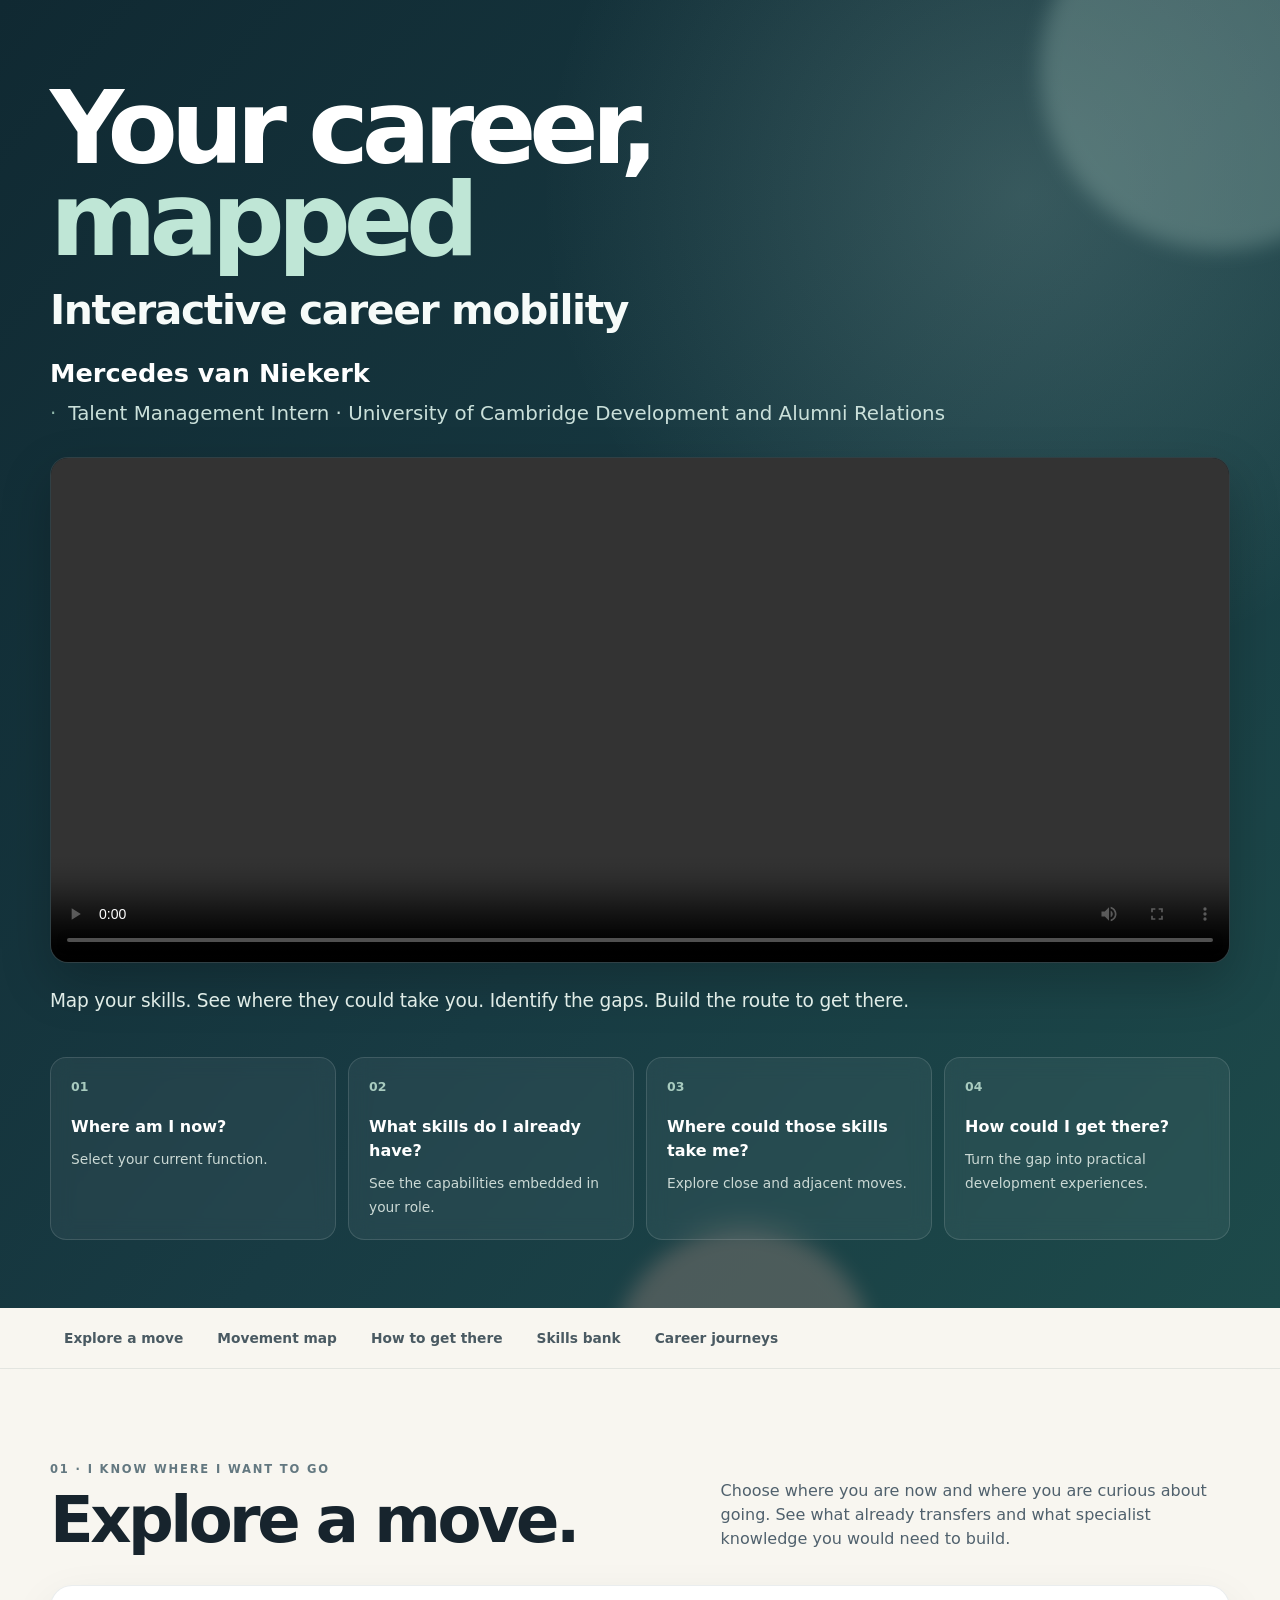
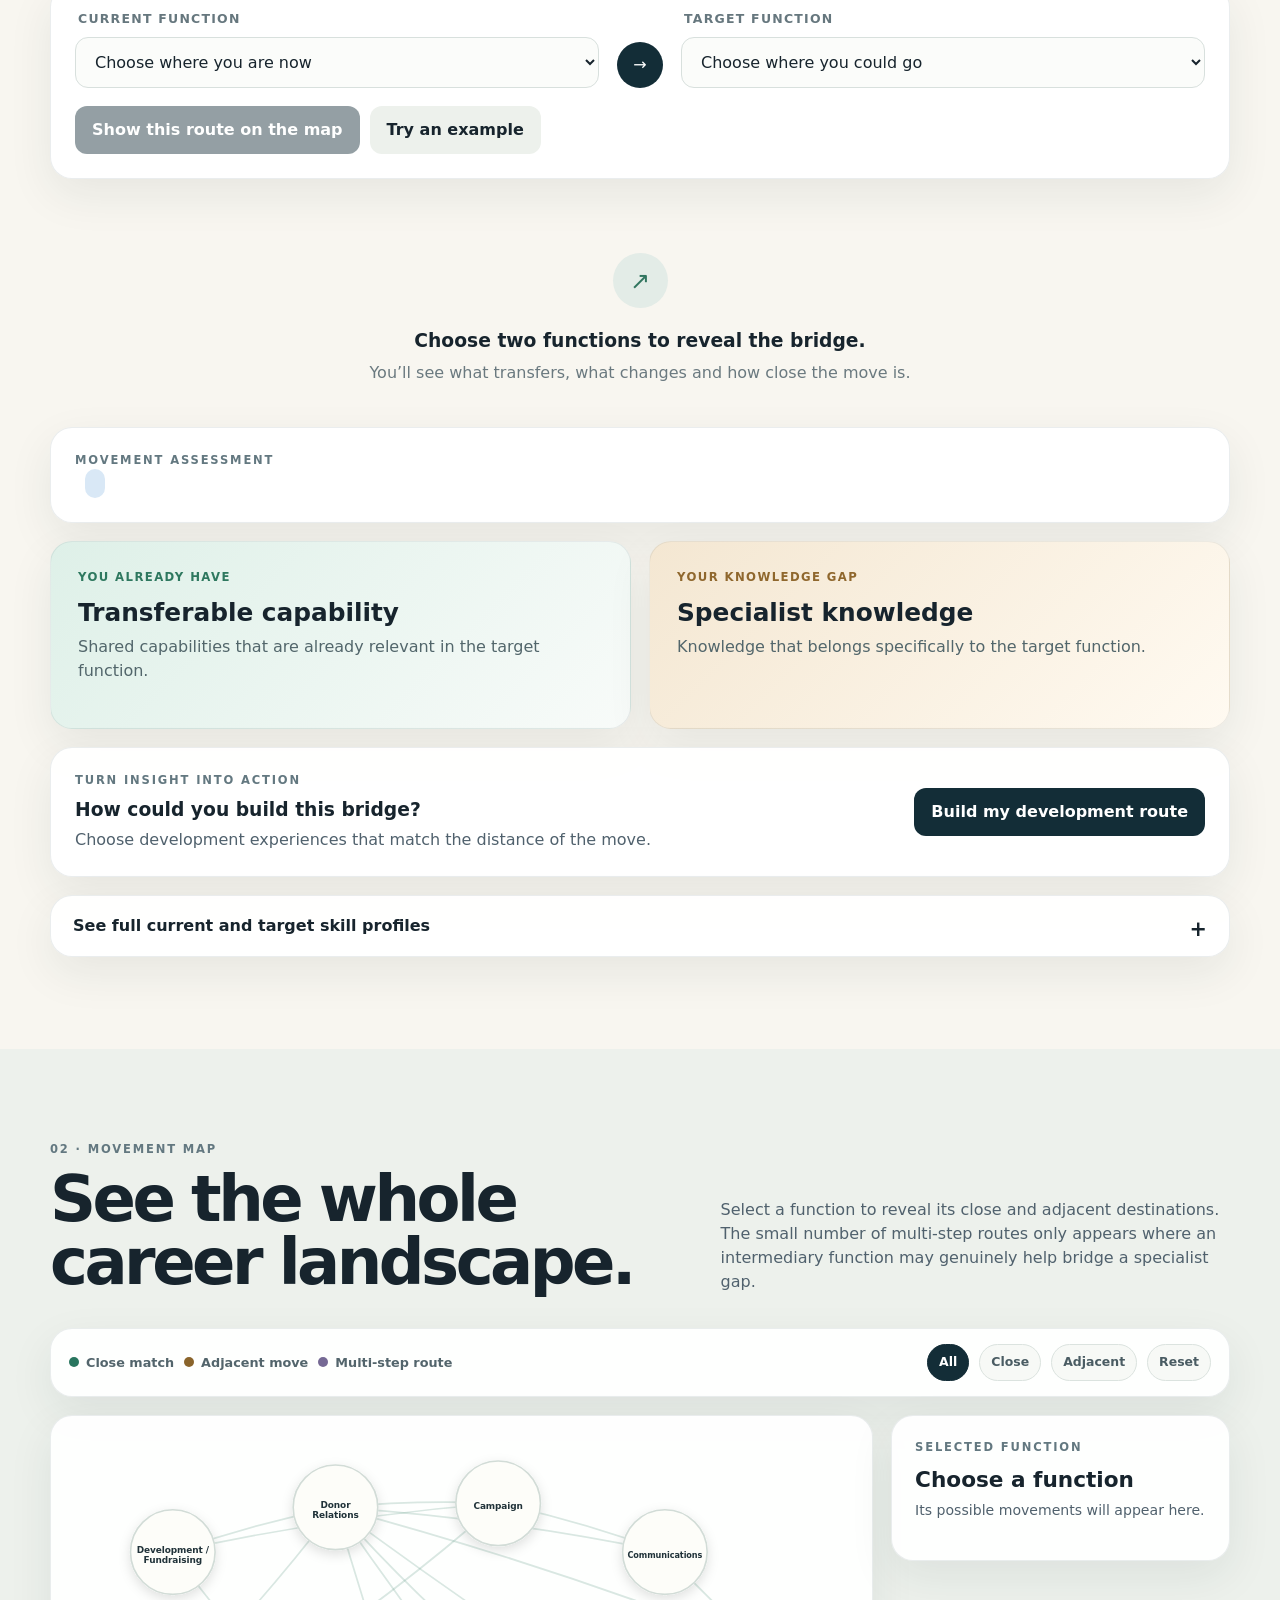
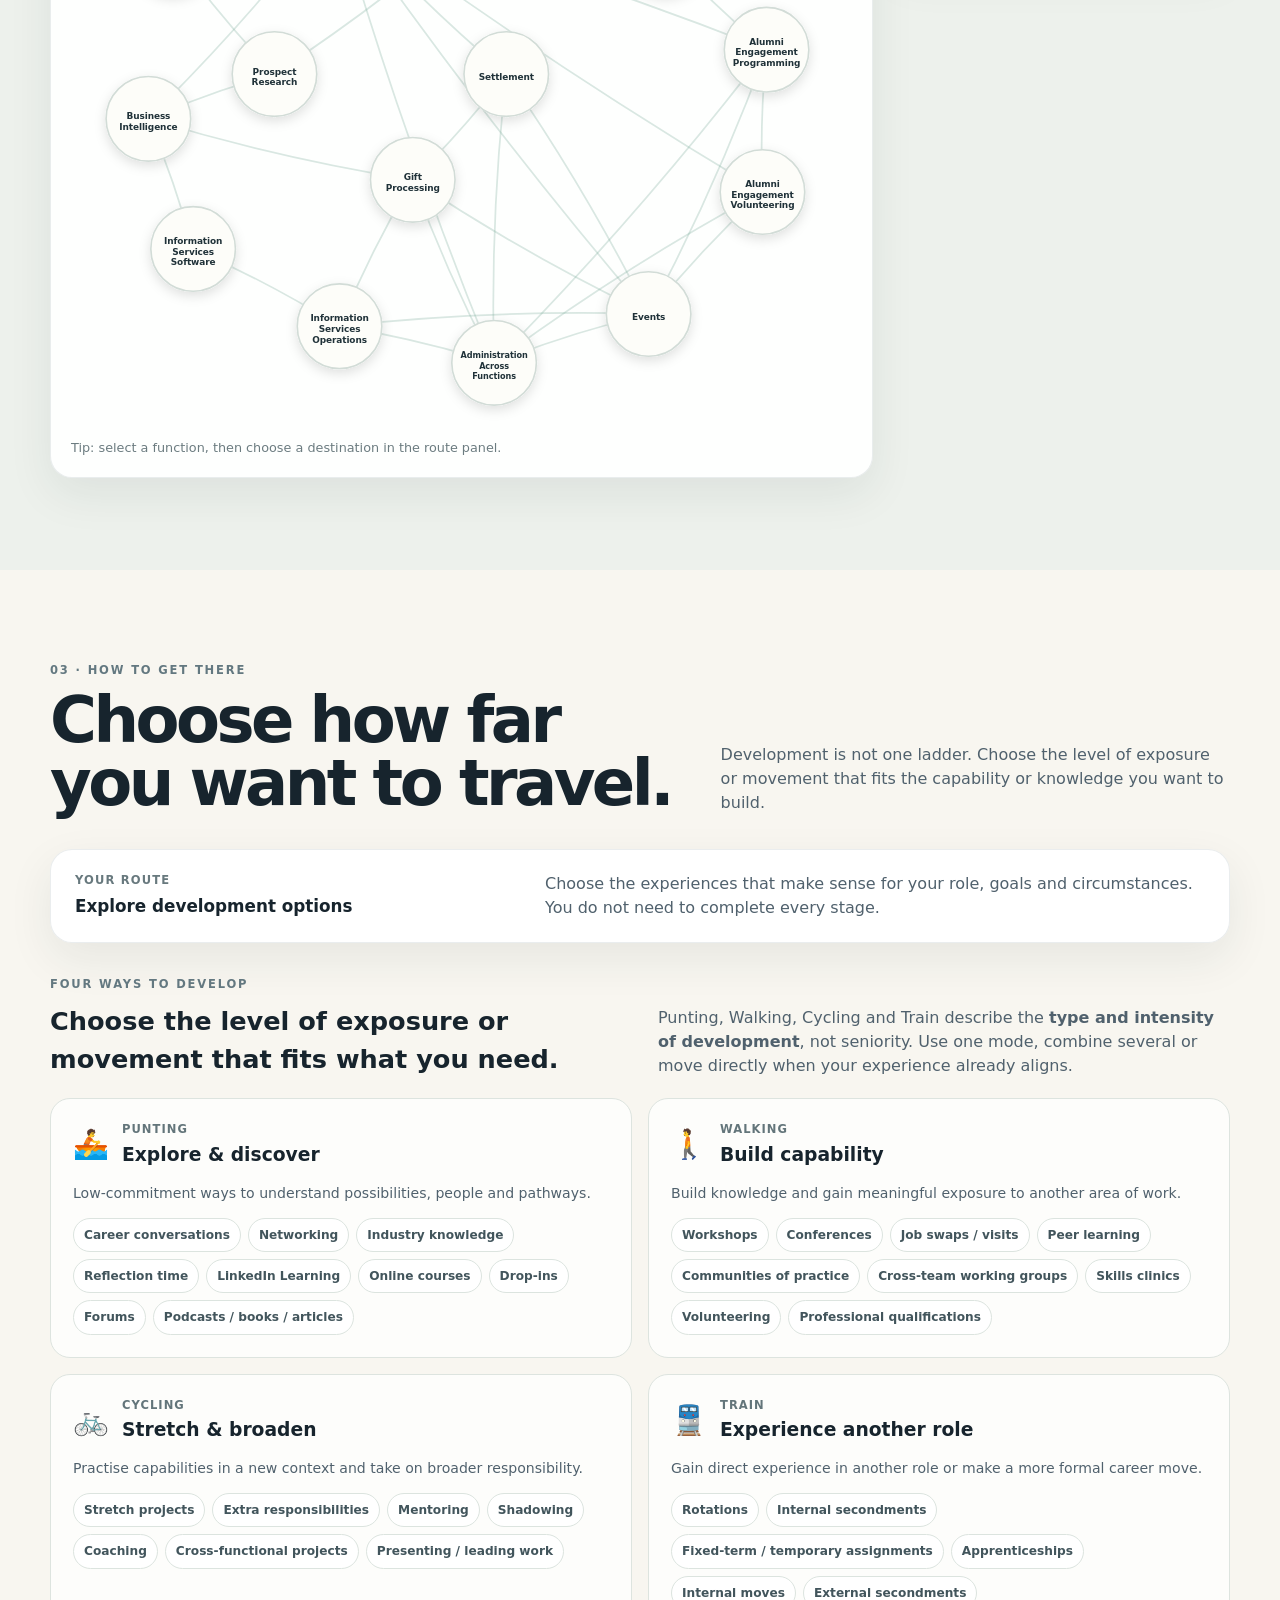
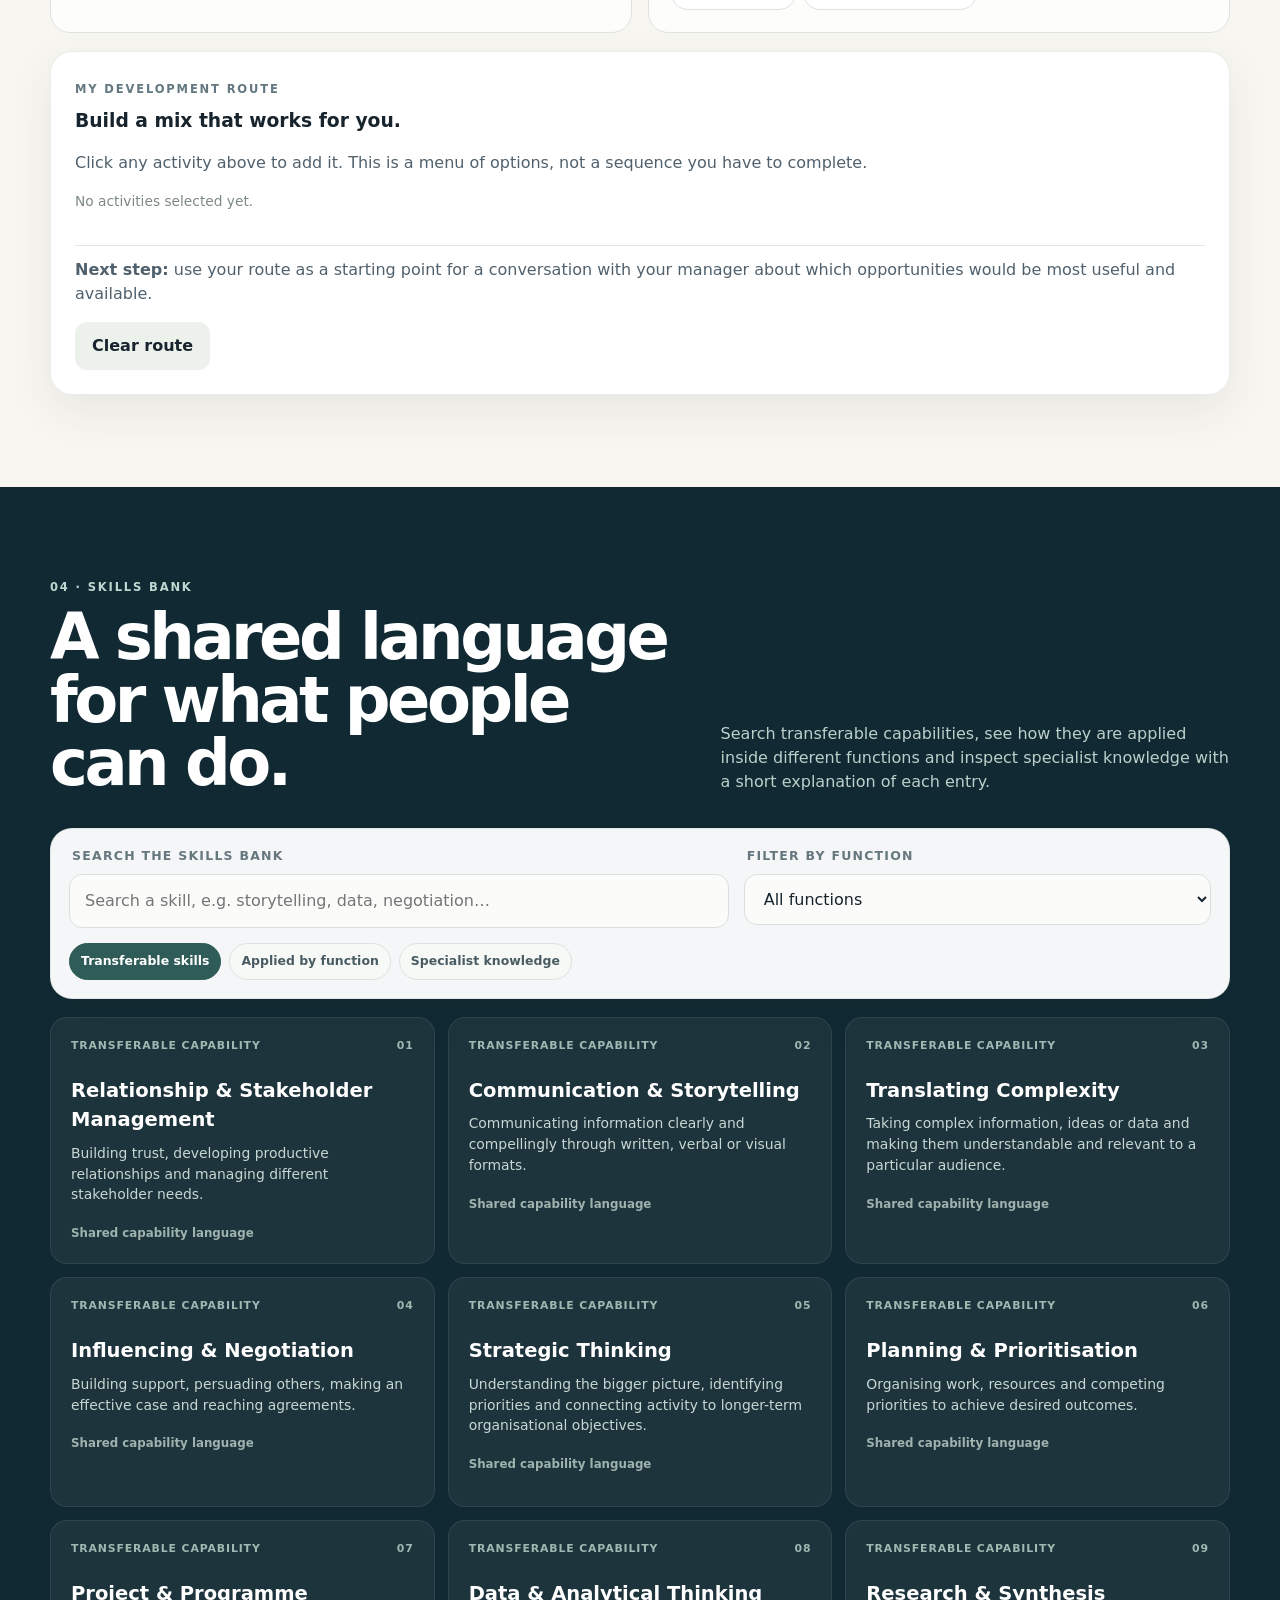
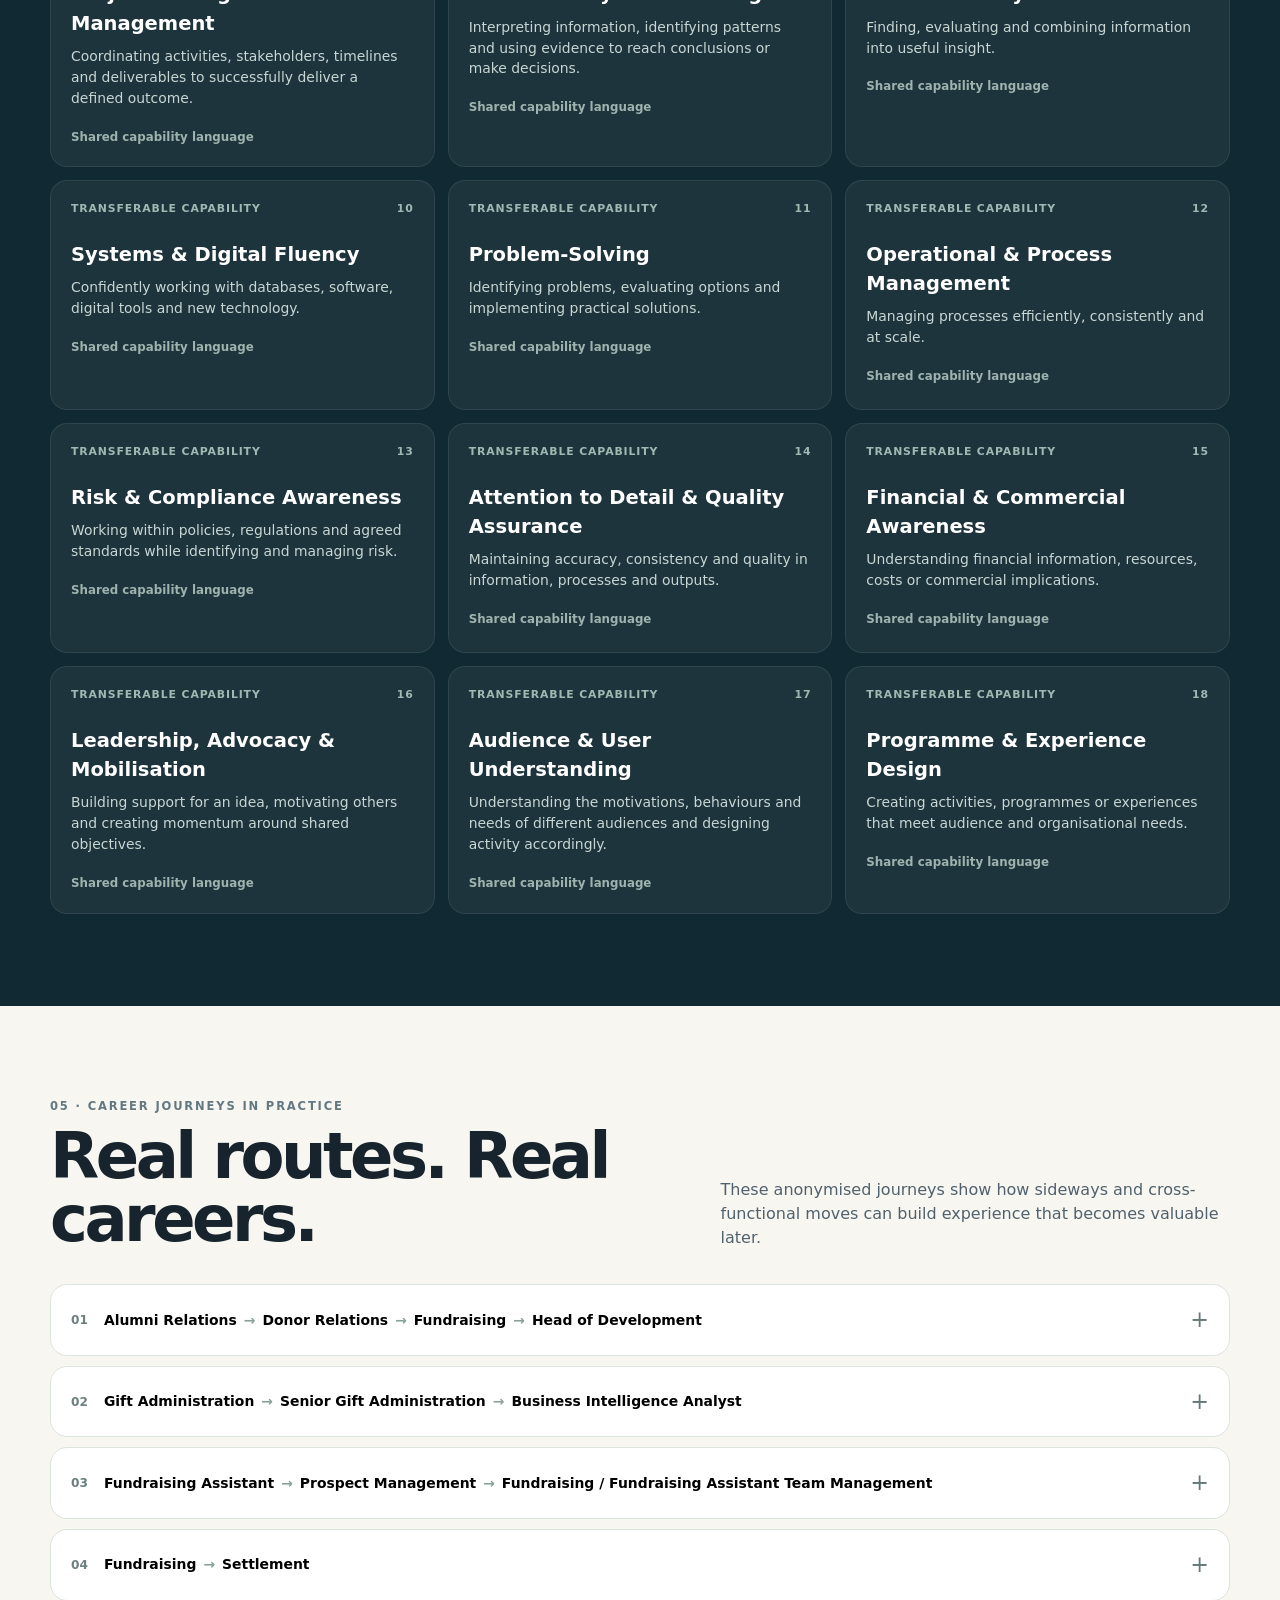
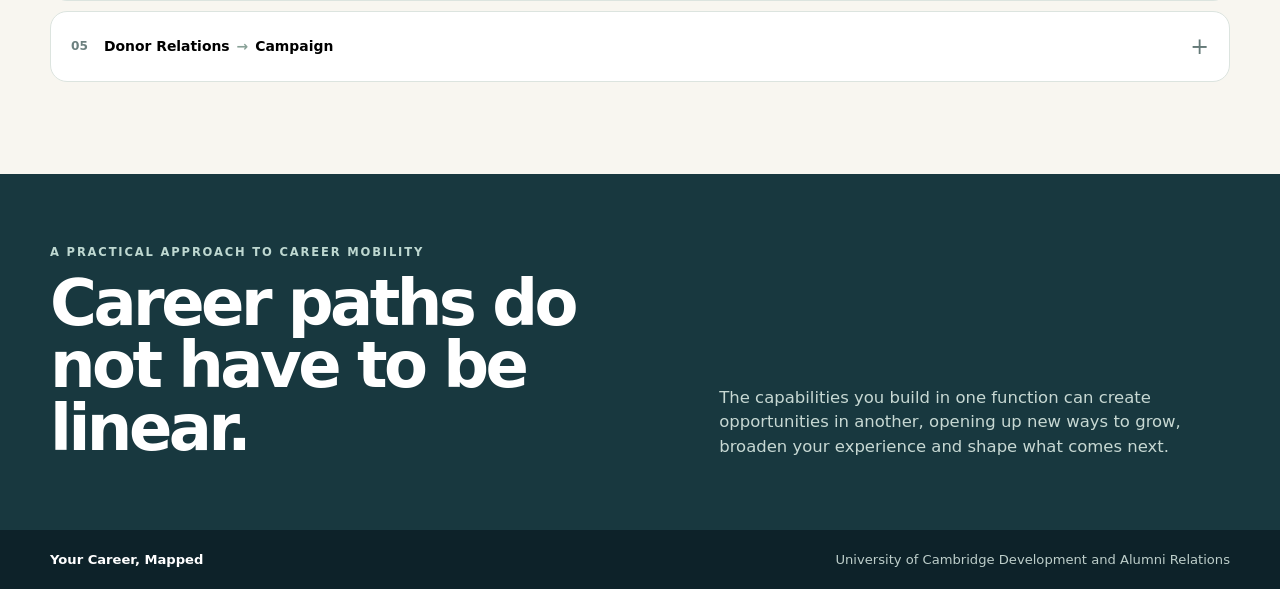
==== commit a32c00c8: "Add files via upload" ====
--- a/index.html
+++ b/index.html
@@ -20,6 +20,14 @@
         <strong>Mercedes van Niekerk</strong>
         <span>Talent Management Intern · University of Cambridge Development and Alumni Relations</span>
       </p>
+
+      <div class="hero__video-wrap">
+        <video class="hero__video" controls playsinline preload="metadata">
+          <source src="career-intro.mp4" type="video/mp4" />
+          Your browser does not support embedded video.
+        </video>
+      </div>
+
       <p class="hero__lede">Map your skills. See where they could take you. Identify the gaps. Build the route to get there.</p>
 
       <div class="question-grid" aria-label="Four questions the map helps answer">
--- a/styles.css
+++ b/styles.css
@@ -95,16 +95,38 @@
 .hero__creator {
   display: flex;
   align-items: baseline;
-  gap: 10px;
+  gap: 12px;
   flex-wrap: wrap;
-  margin: 24px 0 0;
+  margin: 28px 0 0;
   color: #cae0da;
-  font-size: .94rem;
-}
-.hero__creator strong { color: var(--white); }
-.hero__creator span::before { content: "·"; margin-right: 10px; color: #8fb7aa; }
+}
+.hero__creator strong {
+  color: var(--white);
+  font-size: clamp(1.35rem, 2vw, 1.65rem);
+  line-height: 1.15;
+}
+.hero__creator span {
+  font-size: clamp(1.08rem, 1.55vw, 1.3rem);
+  line-height: 1.35;
+}
+.hero__creator span::before { content: "·"; margin-right: 12px; color: #8fb7aa; }
+.hero__video-wrap {
+  width: 100%;
+  margin: 30px 0 24px;
+}
+.hero__video {
+  display: block;
+  width: 100%;
+  height: auto;
+  aspect-ratio: 7 / 3;
+  object-fit: contain;
+  border: 1px solid rgba(255,255,255,.16);
+  border-radius: 18px;
+  background: #081b21;
+  box-shadow: 0 20px 50px rgba(0,0,0,.22);
+}
 .hero__lede {
-  margin: 18px 0 42px;
+  margin: 0 0 42px;
   font-size: clamp(.96rem, 1.45vw, 1.22rem);
   color: #e0ece7;
   white-space: nowrap;
@@ -558,9 +580,11 @@
   .hero { padding-top: 62px; }
   .hero h1 { font-size: clamp(3.2rem, 17vw, 5rem); }
   .hero__subtitle { font-size: clamp(1.45rem, 7vw, 2.1rem); }
-  .hero__creator { align-items: flex-start; gap: 4px; }
+  .hero__creator { align-items: flex-start; gap: 6px; }
   .hero__creator span { width: 100%; }
   .hero__creator span::before { content: none; }
+  .hero__video-wrap { margin: 24px 0 20px; }
+  .hero__video { border-radius: 13px; }
   .question-grid { grid-template-columns: 1fr; }
   .question-grid article { min-height: 120px; }
   .section { padding: 68px 0; }
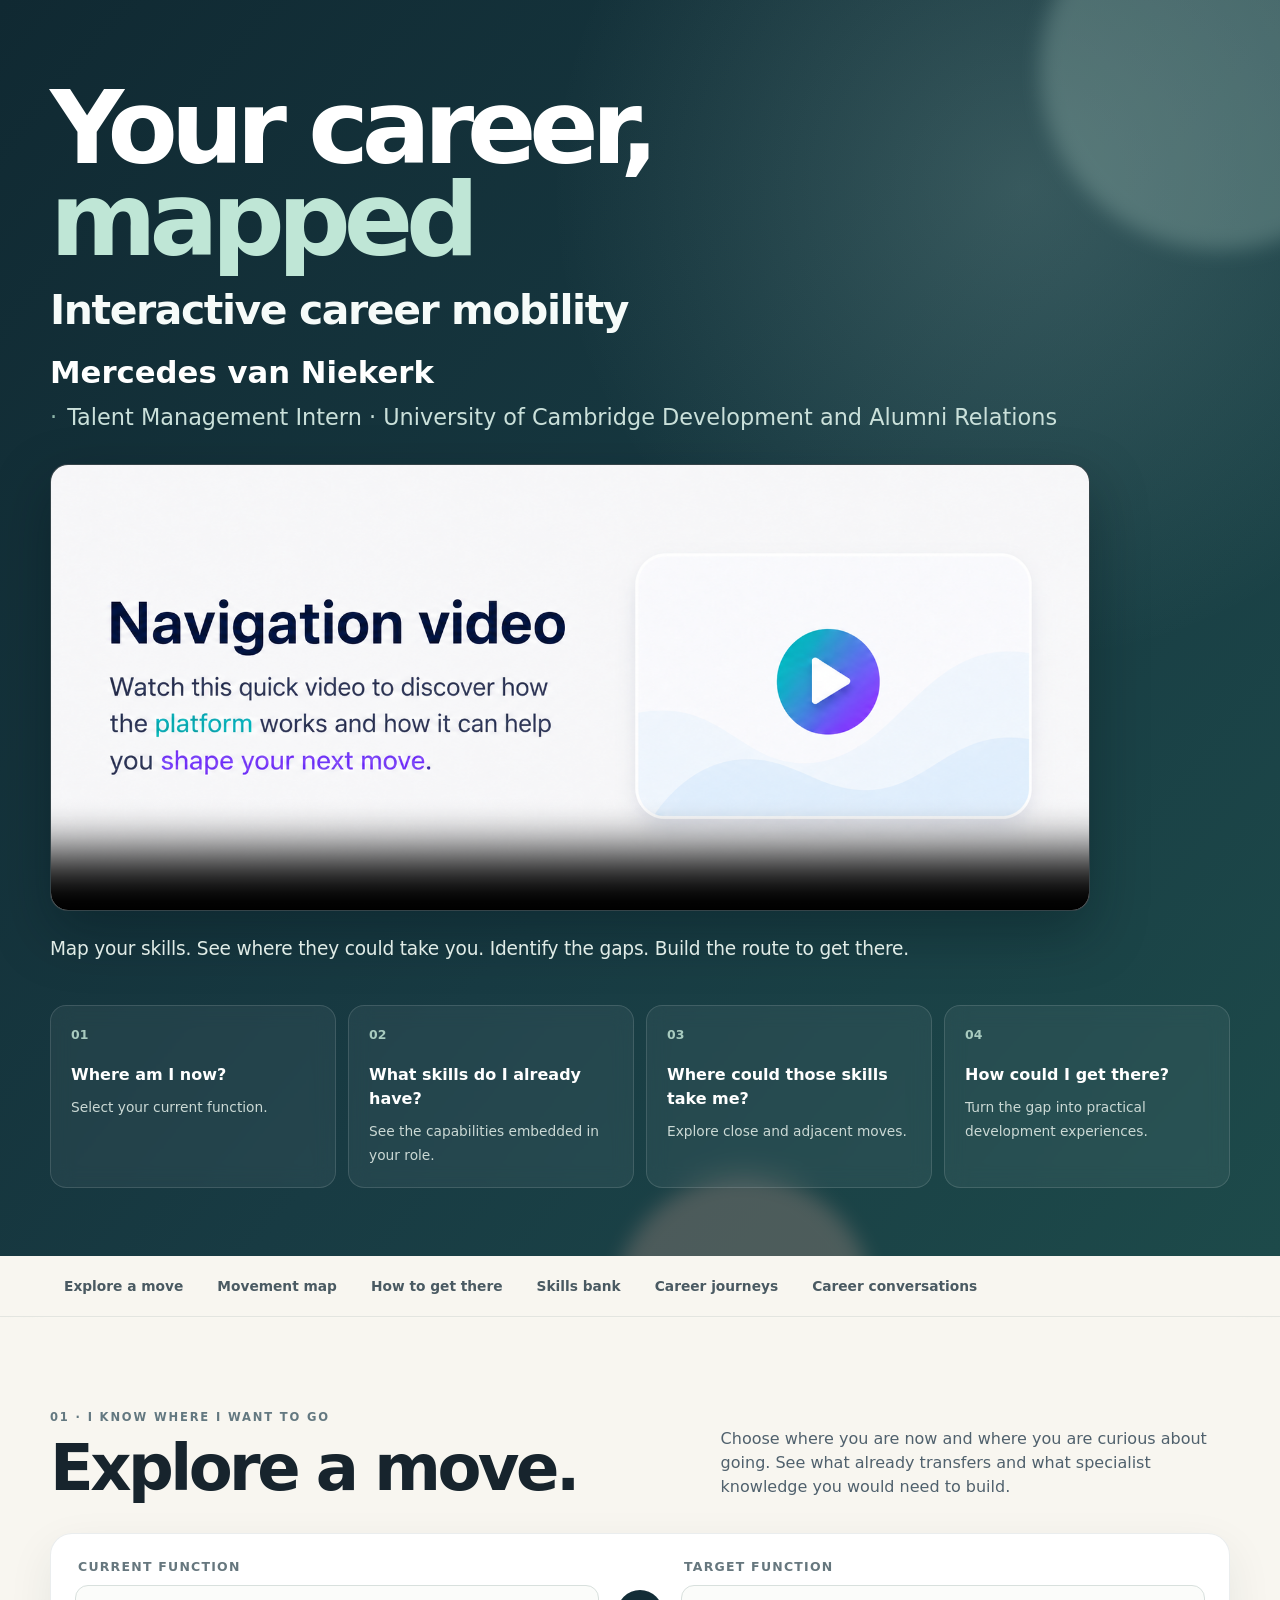
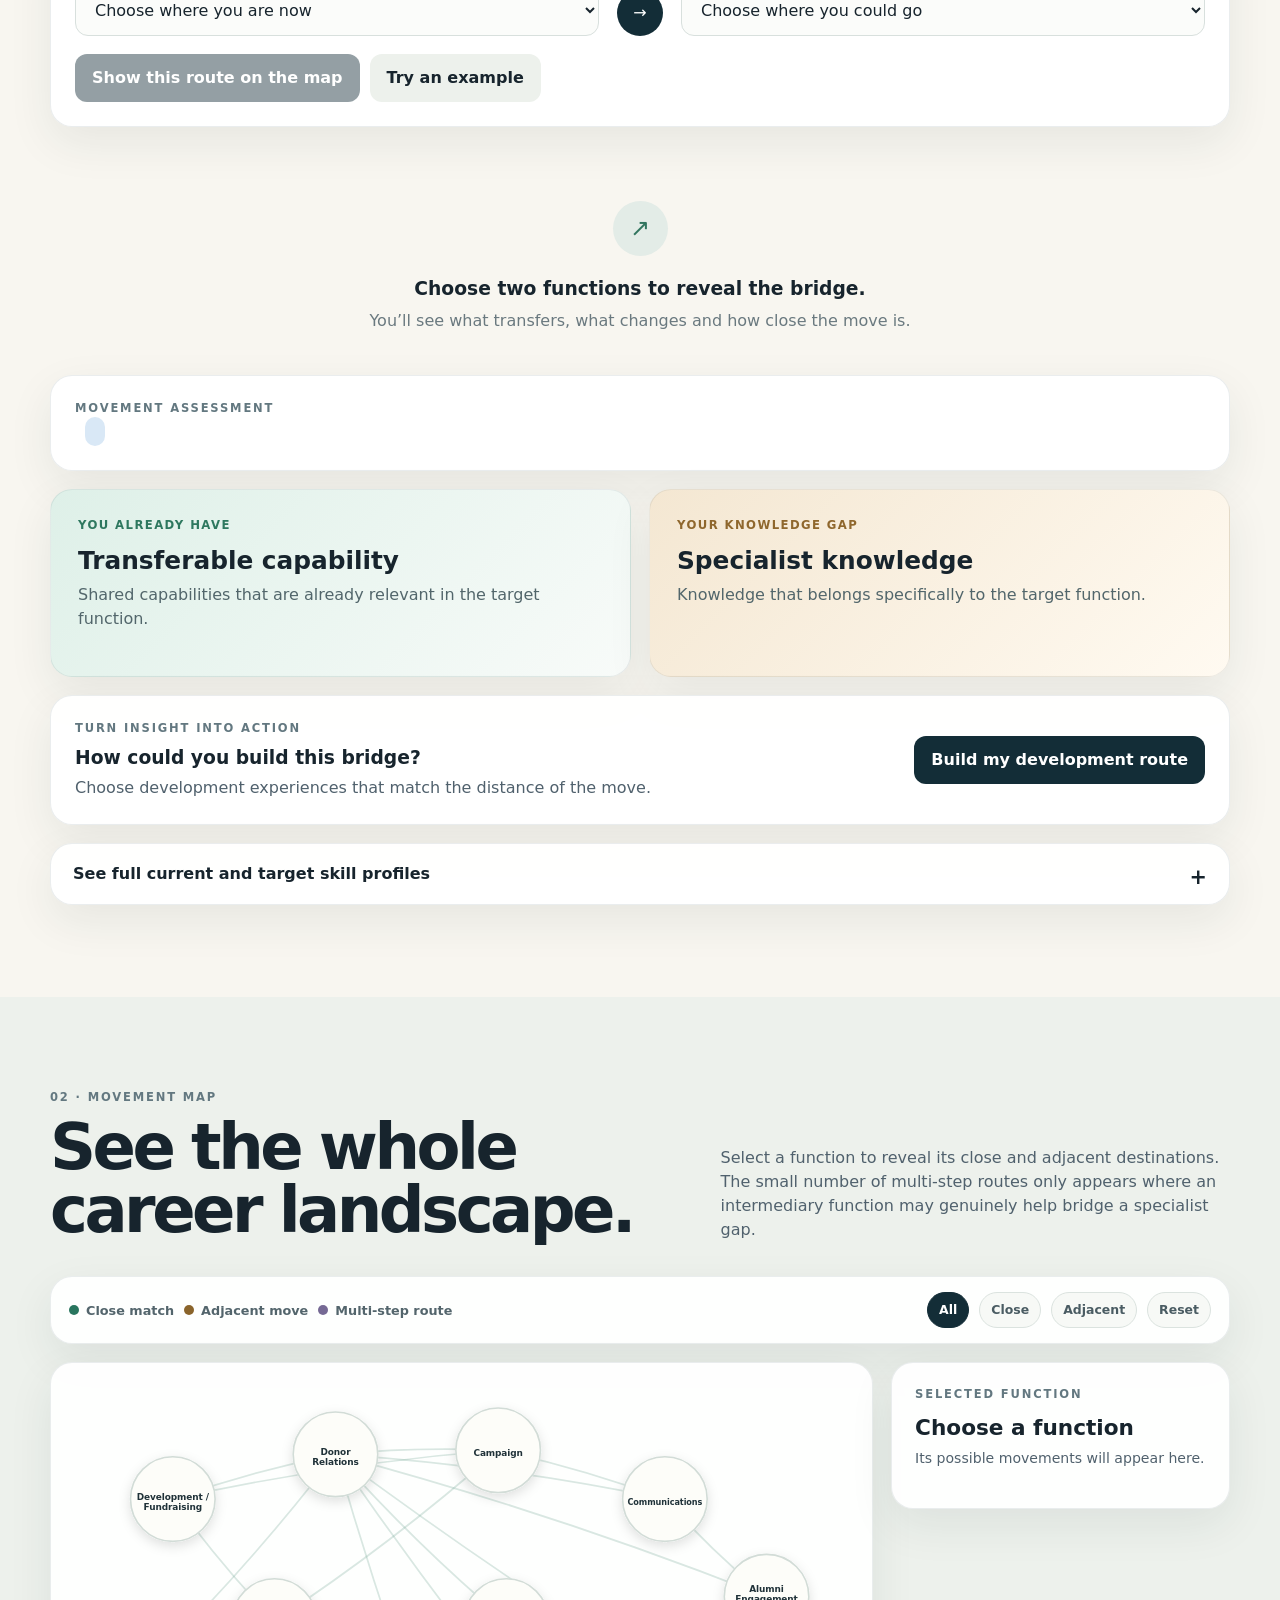
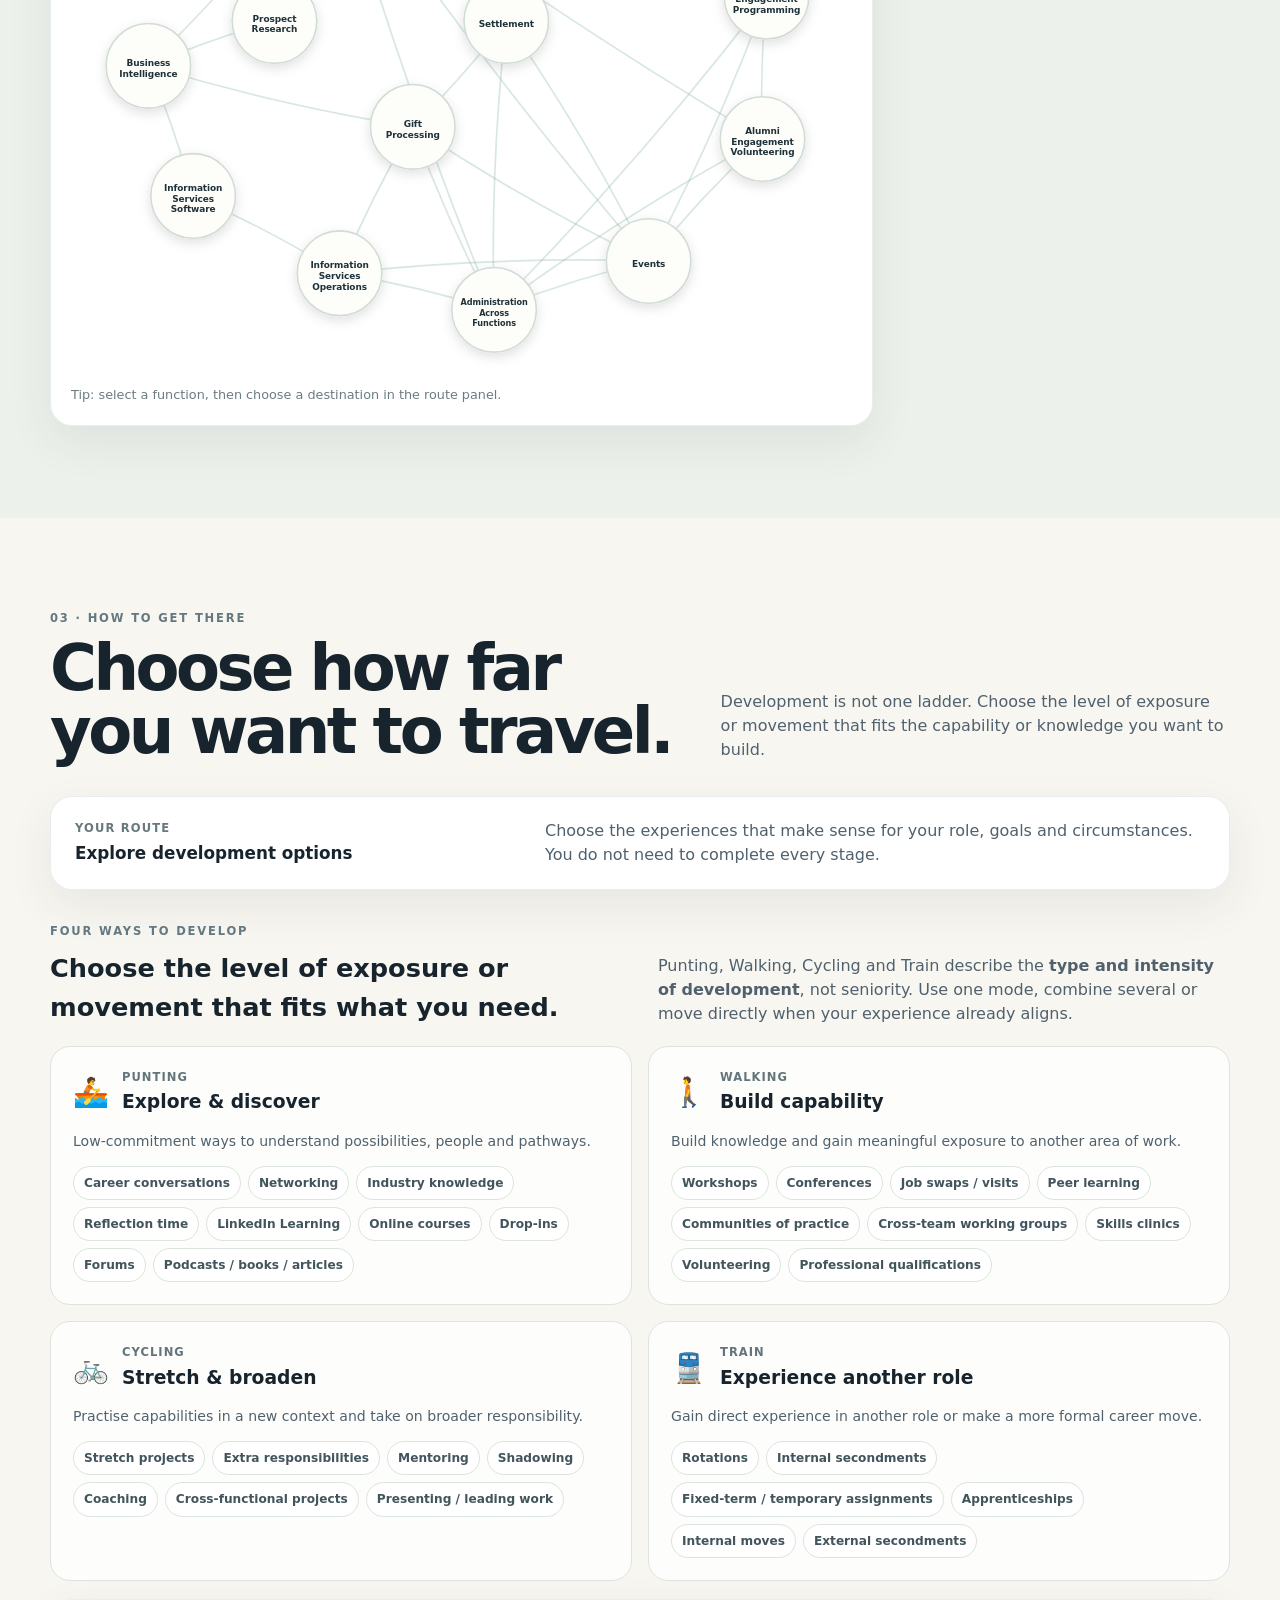
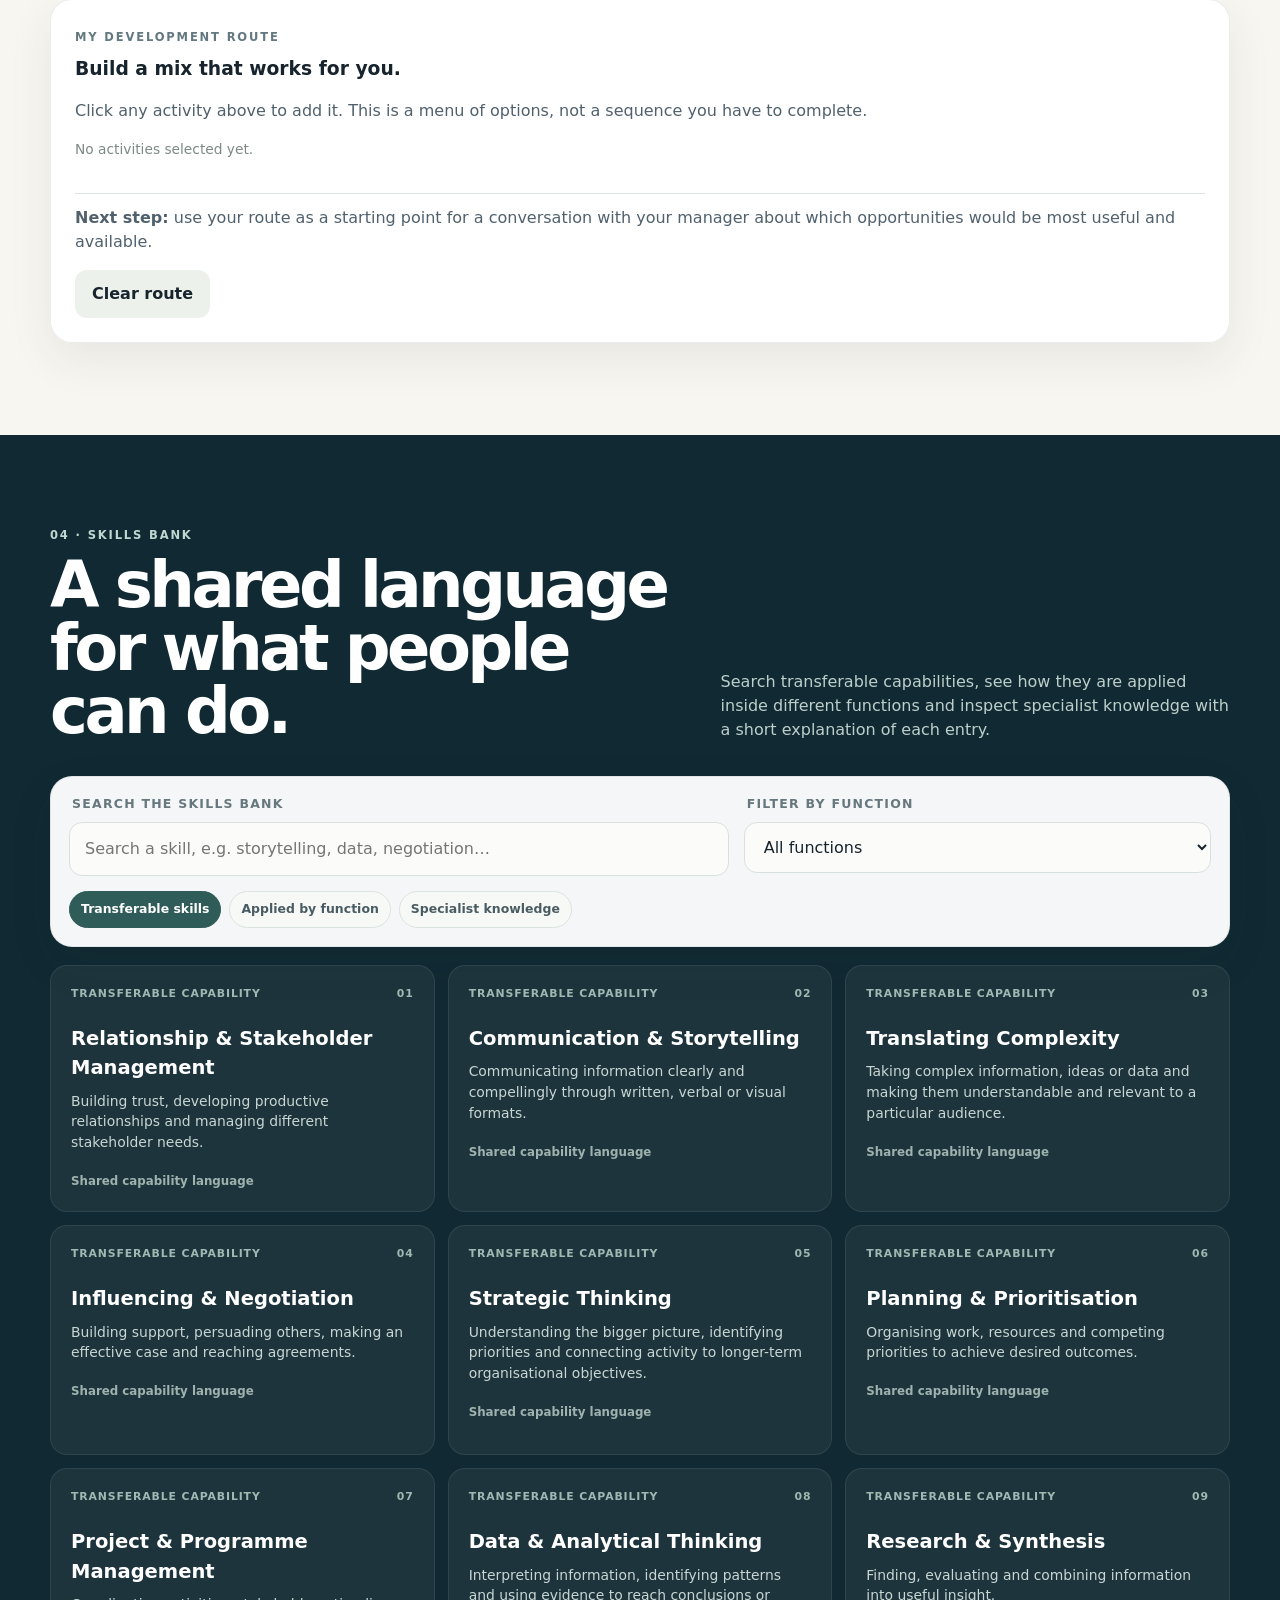
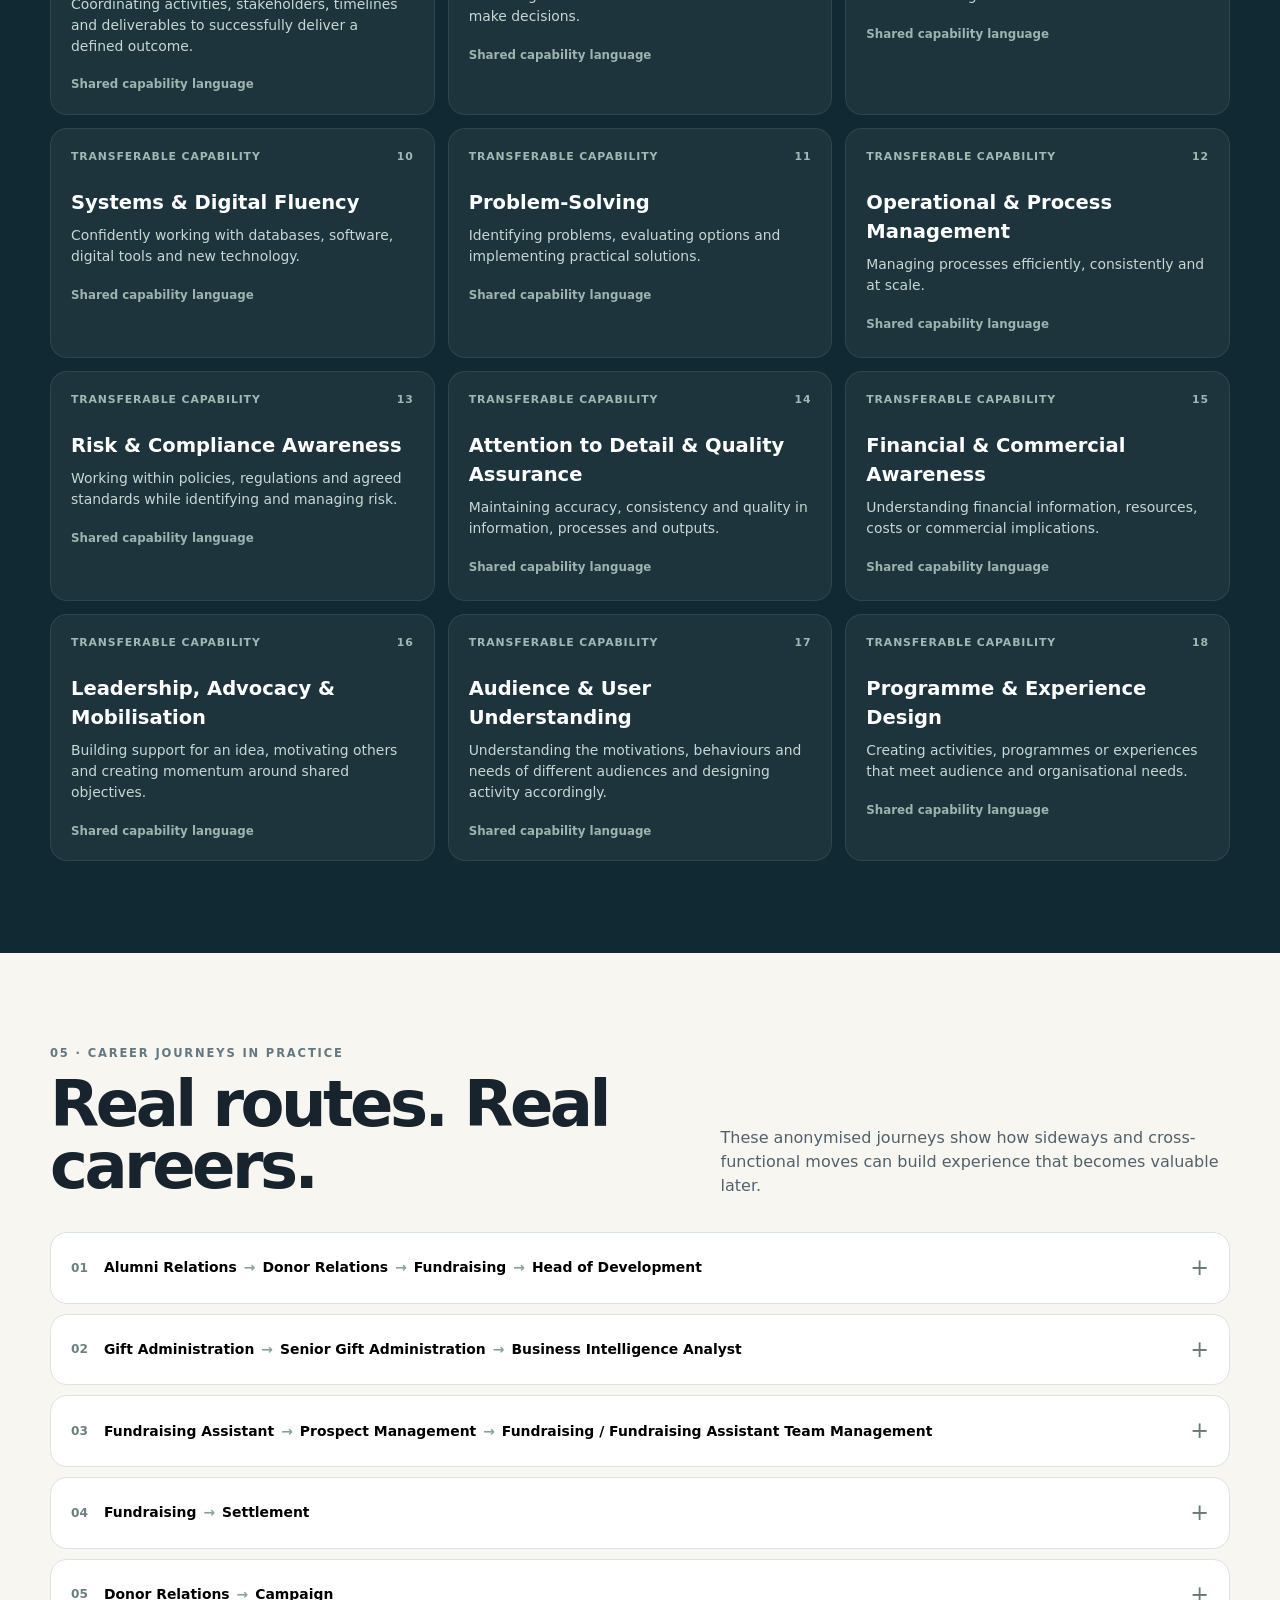
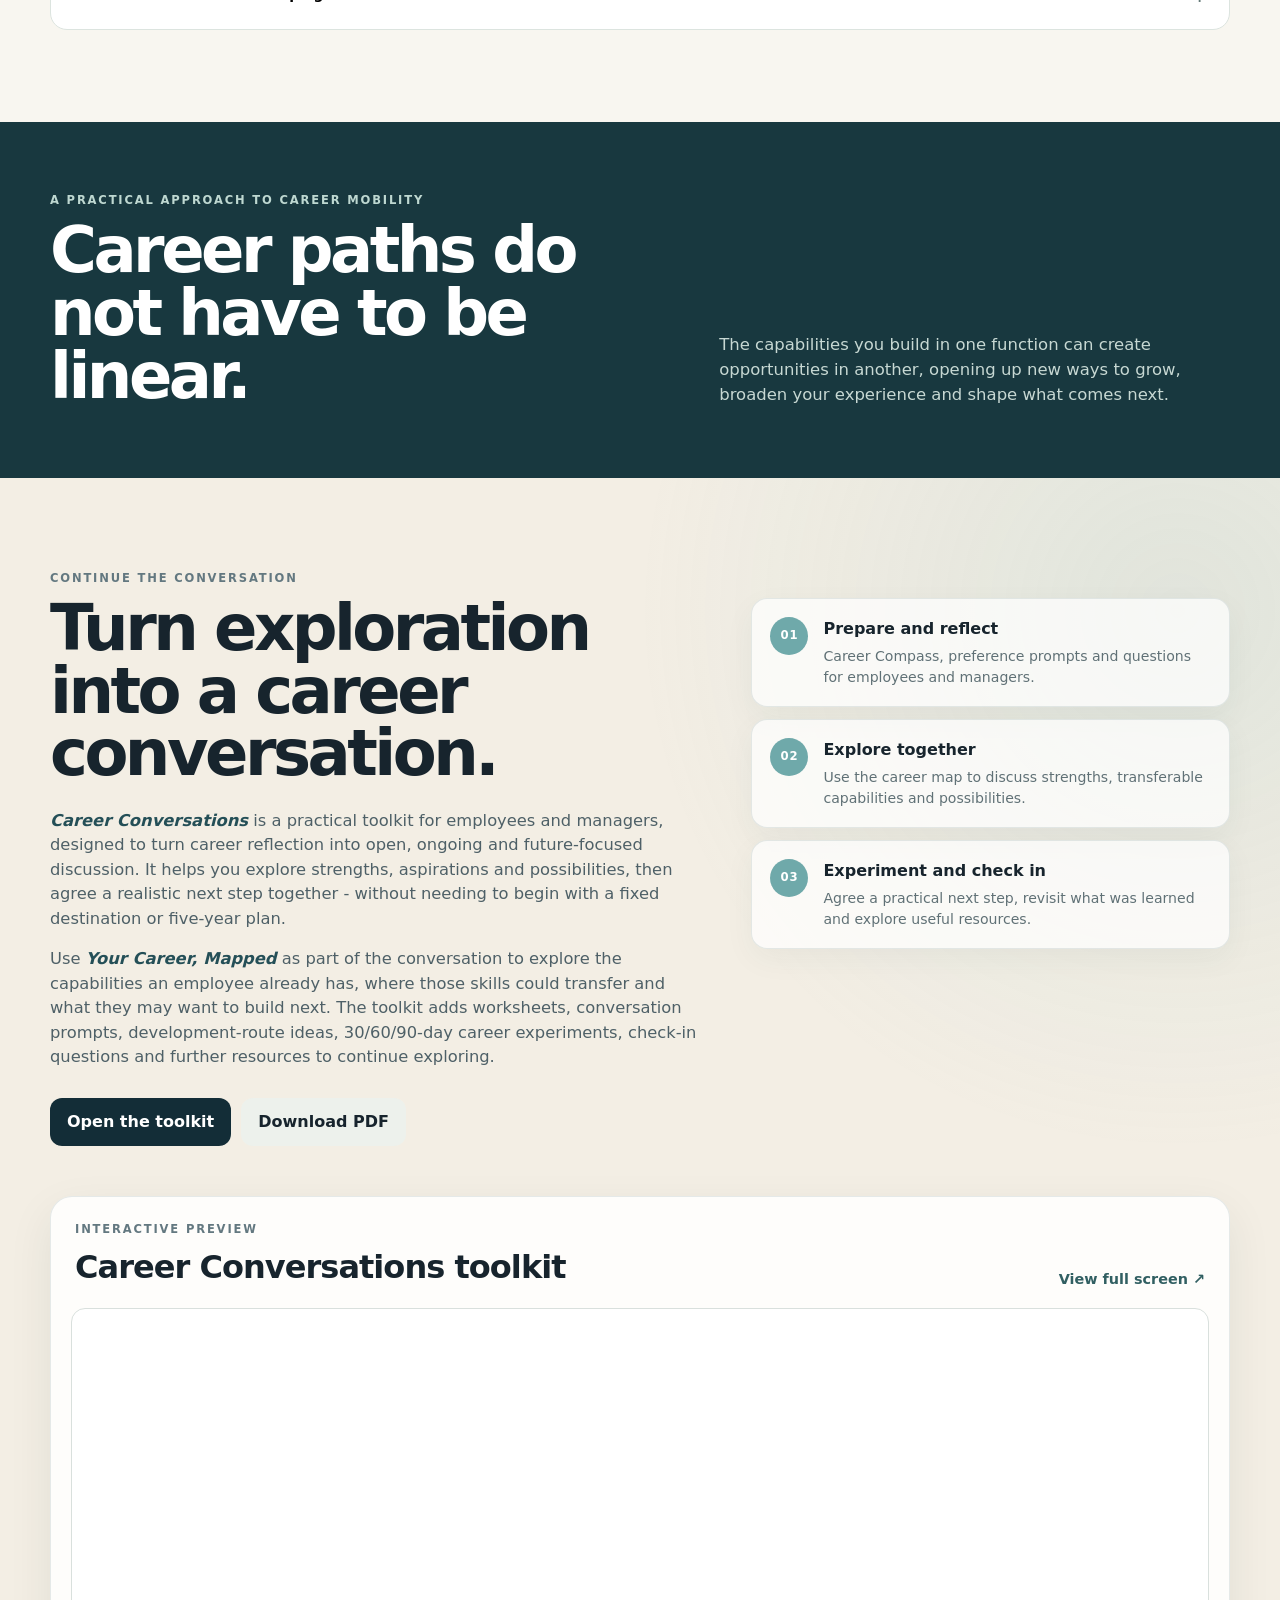
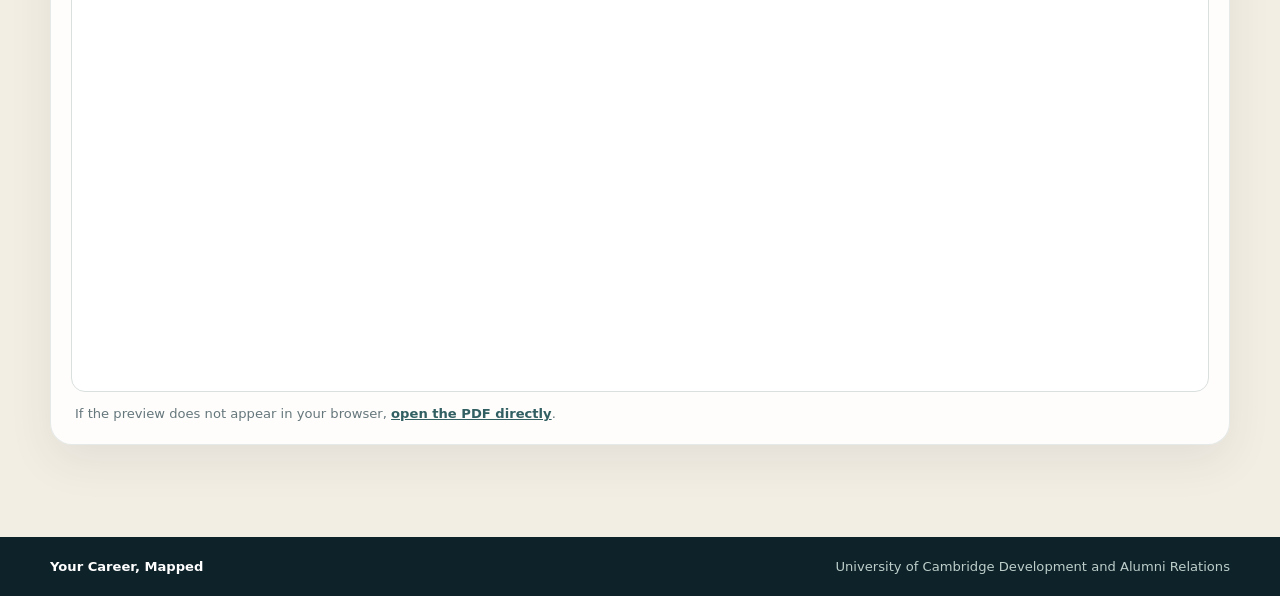
==== commit 6a9d7be2: "Add files via upload" ====
--- a/index.html
+++ b/index.html
@@ -22,7 +22,13 @@
       </p>
 
       <div class="hero__video-wrap">
-        <video class="hero__video" controls playsinline preload="metadata">
+        <video
+          class="hero__video"
+          controls
+          preload="metadata"
+          playsinline
+          poster="navigation-video-thumbnail.png"
+        >
           <source src="career-intro.mp4" type="video/mp4" />
           Your browser does not support embedded video.
         </video>
@@ -46,6 +52,7 @@
       <a href="#development-route">How to get there</a>
       <a href="#skills-bank">Skills bank</a>
       <a href="#examples">Career journeys</a>
+      <a href="#career-conversations">Career conversations</a>
     </div>
   </nav>
 
@@ -374,6 +381,76 @@
         <p>The capabilities you build in one function can create opportunities in another, opening up new ways to grow, broaden your experience and shape what comes next.</p>
       </div>
     </section>
+
+    <section class="career-conversations" id="career-conversations">
+      <div class="shell">
+        <div class="career-conversations__intro">
+          <div class="career-conversations__copy">
+            <div class="eyebrow eyebrow--dark">Continue the conversation</div>
+            <h2>Turn exploration into a career conversation.</h2>
+            <p>
+              <em>Career Conversations</em> is a practical toolkit for employees and managers,
+              designed to turn career reflection into open, ongoing and future-focused discussion.
+              It helps you explore strengths, aspirations and possibilities, then agree a realistic
+              next step together - without needing to begin with a fixed destination or five-year plan.
+            </p>
+            <p>
+              Use <em>Your Career, Mapped</em> as part of the conversation to explore the capabilities
+              an employee already has, where those skills could transfer and what they may want to build
+              next. The toolkit adds worksheets, conversation prompts, development-route ideas,
+              30/60/90-day career experiments, check-in questions and further resources to continue exploring.
+            </p>
+            <div class="career-conversations__actions">
+              <a class="btn btn--primary" href="career-conversations.pdf" target="_blank" rel="noopener">Open the toolkit</a>
+              <a class="btn btn--ghost" href="career-conversations.pdf" download>Download PDF</a>
+            </div>
+          </div>
+
+          <div class="career-conversations__highlights" aria-label="What the Career Conversations toolkit includes">
+            <article>
+              <span>01</span>
+              <div>
+                <h3>Prepare and reflect</h3>
+                <p>Career Compass, preference prompts and questions for employees and managers.</p>
+              </div>
+            </article>
+            <article>
+              <span>02</span>
+              <div>
+                <h3>Explore together</h3>
+                <p>Use the career map to discuss strengths, transferable capabilities and possibilities.</p>
+              </div>
+            </article>
+            <article>
+              <span>03</span>
+              <div>
+                <h3>Experiment and check in</h3>
+                <p>Agree a practical next step, revisit what was learned and explore useful resources.</p>
+              </div>
+            </article>
+          </div>
+        </div>
+
+        <div class="toolkit-embed">
+          <div class="toolkit-embed__heading">
+            <div>
+              <div class="eyebrow eyebrow--dark">Interactive preview</div>
+              <h3>Career Conversations toolkit</h3>
+            </div>
+            <a href="career-conversations.pdf" target="_blank" rel="noopener">View full screen <span aria-hidden="true">↗</span></a>
+          </div>
+          <iframe
+            src="career-conversations.pdf#view=FitH&amp;toolbar=1"
+            title="Career Conversations toolkit by Mercedes van Niekerk"
+            loading="lazy"
+          ></iframe>
+          <p class="toolkit-embed__fallback">
+            If the preview does not appear in your browser,
+            <a href="career-conversations.pdf" target="_blank" rel="noopener">open the PDF directly</a>.
+          </p>
+        </div>
+      </div>
+    </section>
   </main>
 
   <footer class="footer">
--- a/styles.css
+++ b/styles.css
@@ -95,38 +95,38 @@
 .hero__creator {
   display: flex;
   align-items: baseline;
-  gap: 12px;
+  gap: 10px;
   flex-wrap: wrap;
-  margin: 28px 0 0;
+  margin: 24px 0 0;
   color: #cae0da;
+  font-size: clamp(1.12rem, 1.8vw, 1.4rem);
 }
 .hero__creator strong {
   color: var(--white);
-  font-size: clamp(1.35rem, 2vw, 1.65rem);
+  font-size: clamp(1.45rem, 2.4vw, 2rem);
   line-height: 1.15;
 }
-.hero__creator span {
-  font-size: clamp(1.08rem, 1.55vw, 1.3rem);
-  line-height: 1.35;
-}
-.hero__creator span::before { content: "·"; margin-right: 12px; color: #8fb7aa; }
+.hero__creator span::before { content: "·"; margin-right: 10px; color: #8fb7aa; }
 .hero__video-wrap {
-  width: 100%;
+  width: min(100%, 1040px);
   margin: 30px 0 24px;
+  overflow: hidden;
+  border: 1px solid rgba(255,255,255,.18);
+  border-radius: 18px;
+  background: #091b21;
+  box-shadow: 0 22px 55px rgba(3,18,23,.34);
 }
 .hero__video {
   display: block;
   width: 100%;
   height: auto;
   aspect-ratio: 7 / 3;
-  object-fit: contain;
-  border: 1px solid rgba(255,255,255,.16);
-  border-radius: 18px;
-  background: #081b21;
-  box-shadow: 0 20px 50px rgba(0,0,0,.22);
+  object-fit: cover;
+  object-position: center;
+  background: #091b21;
 }
 .hero__lede {
-  margin: 0 0 42px;
+  margin: 18px 0 42px;
   font-size: clamp(.96rem, 1.45vw, 1.22rem);
   color: #e0ece7;
   white-space: nowrap;
@@ -562,6 +562,119 @@
 .closing-panel__inner { display: grid; grid-template-columns: 1.1fr .9fr; gap: 45px; align-items: end; }
 .closing-panel h2 { margin: 10px 0 0; font-size: clamp(2.4rem, 5vw, 4.5rem); line-height: .98; letter-spacing: -.055em; }
 .closing-panel p { margin: 0; color: #c7d8d3; font-size: 1.03rem; }
+
+.career-conversations {
+  padding: 92px 0;
+  background:
+    radial-gradient(circle at 92% 8%, rgba(111,169,170,.14), transparent 28%),
+    #f3eee4;
+}
+.career-conversations__intro {
+  display: grid;
+  grid-template-columns: 1.15fr .85fr;
+  gap: 54px;
+  align-items: start;
+}
+.career-conversations__copy h2 {
+  margin: 10px 0 24px;
+  max-width: 760px;
+  font-size: clamp(2.35rem, 5vw, 4.5rem);
+  line-height: .98;
+  letter-spacing: -.055em;
+}
+.career-conversations__copy p {
+  max-width: 760px;
+  margin: 0 0 16px;
+  color: #4e6067;
+  font-size: 1.02rem;
+}
+.career-conversations__copy em { color: #244f57; font-weight: 750; }
+.career-conversations__actions {
+  display: flex;
+  flex-wrap: wrap;
+  gap: 10px;
+  margin-top: 28px;
+}
+.career-conversations__actions a { text-decoration: none; }
+.career-conversations__highlights {
+  display: grid;
+  gap: 12px;
+  padding-top: 28px;
+}
+.career-conversations__highlights article {
+  display: grid;
+  grid-template-columns: auto 1fr;
+  gap: 15px;
+  padding: 18px;
+  border: 1px solid rgba(30,71,77,.11);
+  border-radius: 16px;
+  background: rgba(255,255,255,.72);
+  box-shadow: 0 10px 30px rgba(35,72,77,.05);
+}
+.career-conversations__highlights article > span {
+  display: grid;
+  place-items: center;
+  width: 38px;
+  height: 38px;
+  border-radius: 50%;
+  background: #6fa9aa;
+  color: #fff;
+  font-size: .73rem;
+  font-weight: 850;
+  letter-spacing: .06em;
+}
+.career-conversations__highlights h3 {
+  margin: 0 0 5px;
+  font-size: 1rem;
+}
+.career-conversations__highlights p {
+  margin: 0;
+  color: #607176;
+  font-size: .88rem;
+}
+.toolkit-embed {
+  margin-top: 50px;
+  padding: 20px;
+  border: 1px solid rgba(30,71,77,.11);
+  border-radius: 22px;
+  background: rgba(255,255,255,.86);
+  box-shadow: var(--shadow);
+}
+.toolkit-embed__heading {
+  display: flex;
+  justify-content: space-between;
+  align-items: end;
+  gap: 20px;
+  padding: 4px 4px 17px;
+}
+.toolkit-embed__heading h3 {
+  margin: 5px 0 0;
+  font-size: clamp(1.35rem, 2.5vw, 2rem);
+  letter-spacing: -.03em;
+}
+.toolkit-embed__heading > a {
+  color: #315f62;
+  font-size: .9rem;
+  font-weight: 750;
+  text-decoration: none;
+}
+.toolkit-embed__heading > a:hover { text-decoration: underline; }
+.toolkit-embed iframe {
+  display: block;
+  width: 100%;
+  height: min(76vh, 760px);
+  min-height: 560px;
+  border: 1px solid #d9e0dd;
+  border-radius: 14px;
+  background: #fff;
+}
+.toolkit-embed__fallback {
+  margin: 12px 4px 0;
+  color: #66777c;
+  font-size: .82rem;
+}
+.toolkit-embed__fallback a { color: #315f62; font-weight: 750; }
+
 .footer { background: #0d2229; color: #bdceca; padding: 20px 0; }
 .footer__inner { display: flex; justify-content: space-between; gap: 20px; font-size: .82rem; }
 .footer strong { color: #fff; }
@@ -573,6 +686,9 @@
   .route-detail { position: static; max-height: none; }
   #careerMap { min-height: 540px; }
   .skills-bank-grid { grid-template-columns: repeat(2, 1fr); }
+  .career-conversations__intro { grid-template-columns: 1fr; gap: 14px; }
+  .career-conversations__highlights { grid-template-columns: repeat(3, 1fr); }
+  .career-conversations__highlights article { grid-template-columns: 1fr; }
 }
 
 @media (max-width: 760px) {
@@ -580,11 +696,10 @@
   .hero { padding-top: 62px; }
   .hero h1 { font-size: clamp(3.2rem, 17vw, 5rem); }
   .hero__subtitle { font-size: clamp(1.45rem, 7vw, 2.1rem); }
-  .hero__creator { align-items: flex-start; gap: 6px; }
+  .hero__creator { align-items: flex-start; gap: 4px; }
   .hero__creator span { width: 100%; }
   .hero__creator span::before { content: none; }
-  .hero__video-wrap { margin: 24px 0 20px; }
-  .hero__video { border-radius: 13px; }
+  .hero__video-wrap { margin-top: 24px; border-radius: 13px; }
   .question-grid { grid-template-columns: 1fr; }
   .question-grid article { min-height: 120px; }
   .section { padding: 68px 0; }
@@ -603,6 +718,14 @@
   .journey__body { padding-left: 20px; }
   .journey__route { font-size: .78rem; }
   .value-callout { grid-template-columns: 1fr; gap: 5px; }
+  .career-conversations { padding: 68px 0; }
+  .career-conversations__highlights { grid-template-columns: 1fr; }
+  .career-conversations__highlights article { grid-template-columns: auto 1fr; }
+  .career-conversations__actions { flex-direction: column; }
+  .career-conversations__actions .btn { width: 100%; text-align: center; }
+  .toolkit-embed { margin-top: 34px; padding: 12px; border-radius: 16px; }
+  .toolkit-embed__heading { align-items: flex-start; flex-direction: column; gap: 8px; }
+  .toolkit-embed iframe { height: 520px; min-height: 0; border-radius: 10px; }
   .footer__inner { flex-direction: column; gap: 5px; }
 }
 
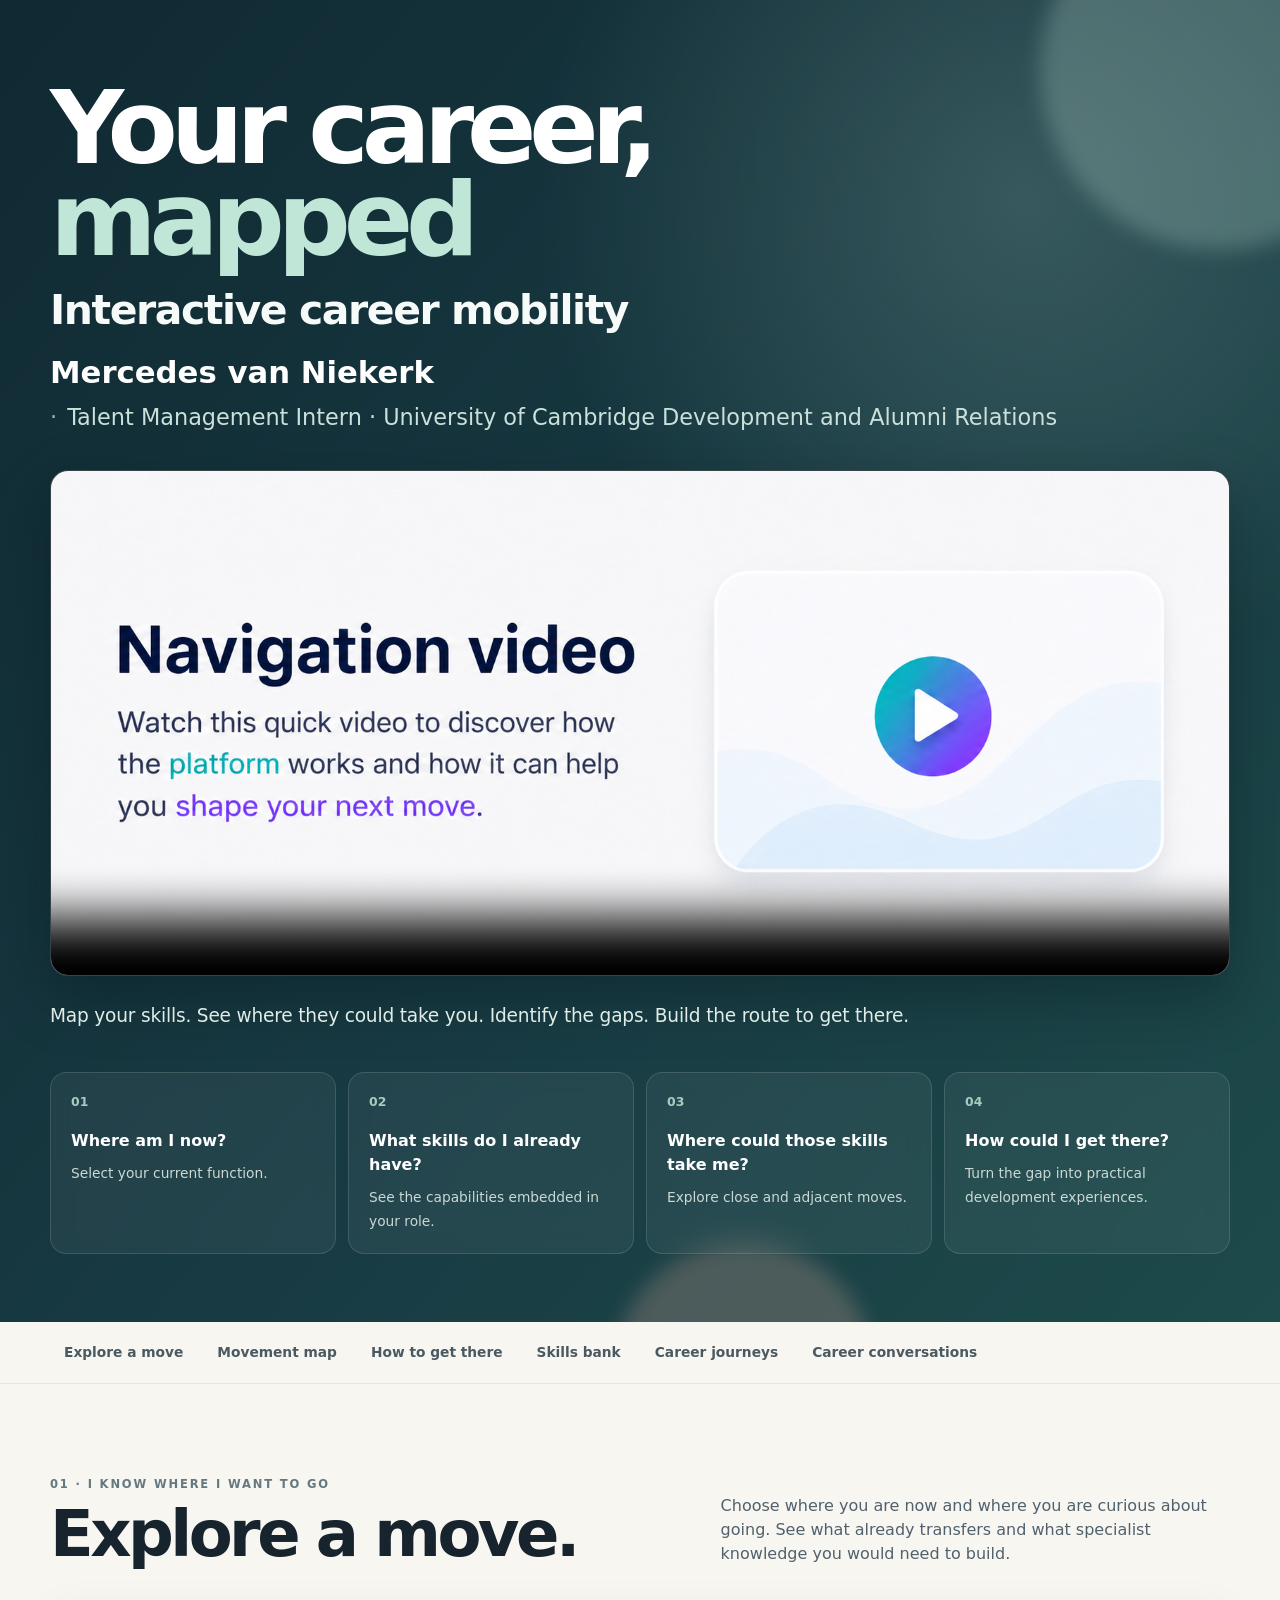
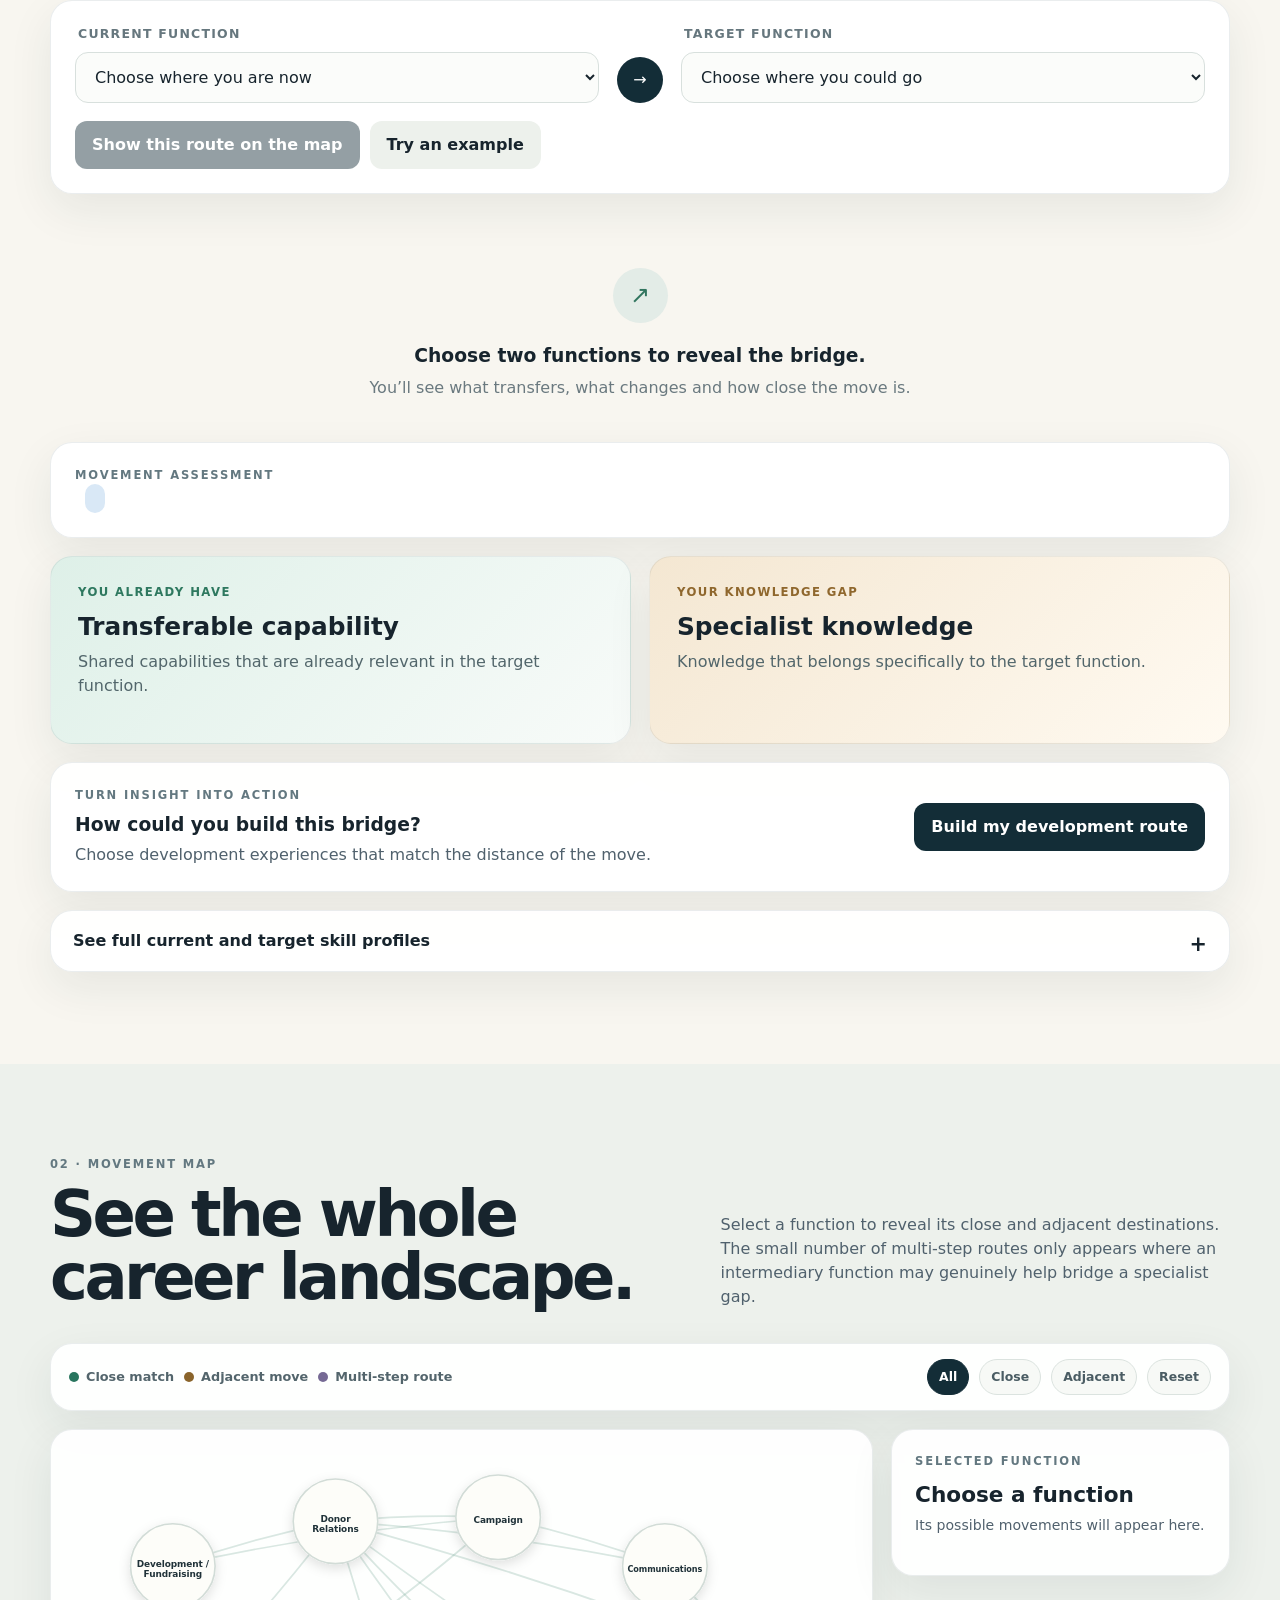
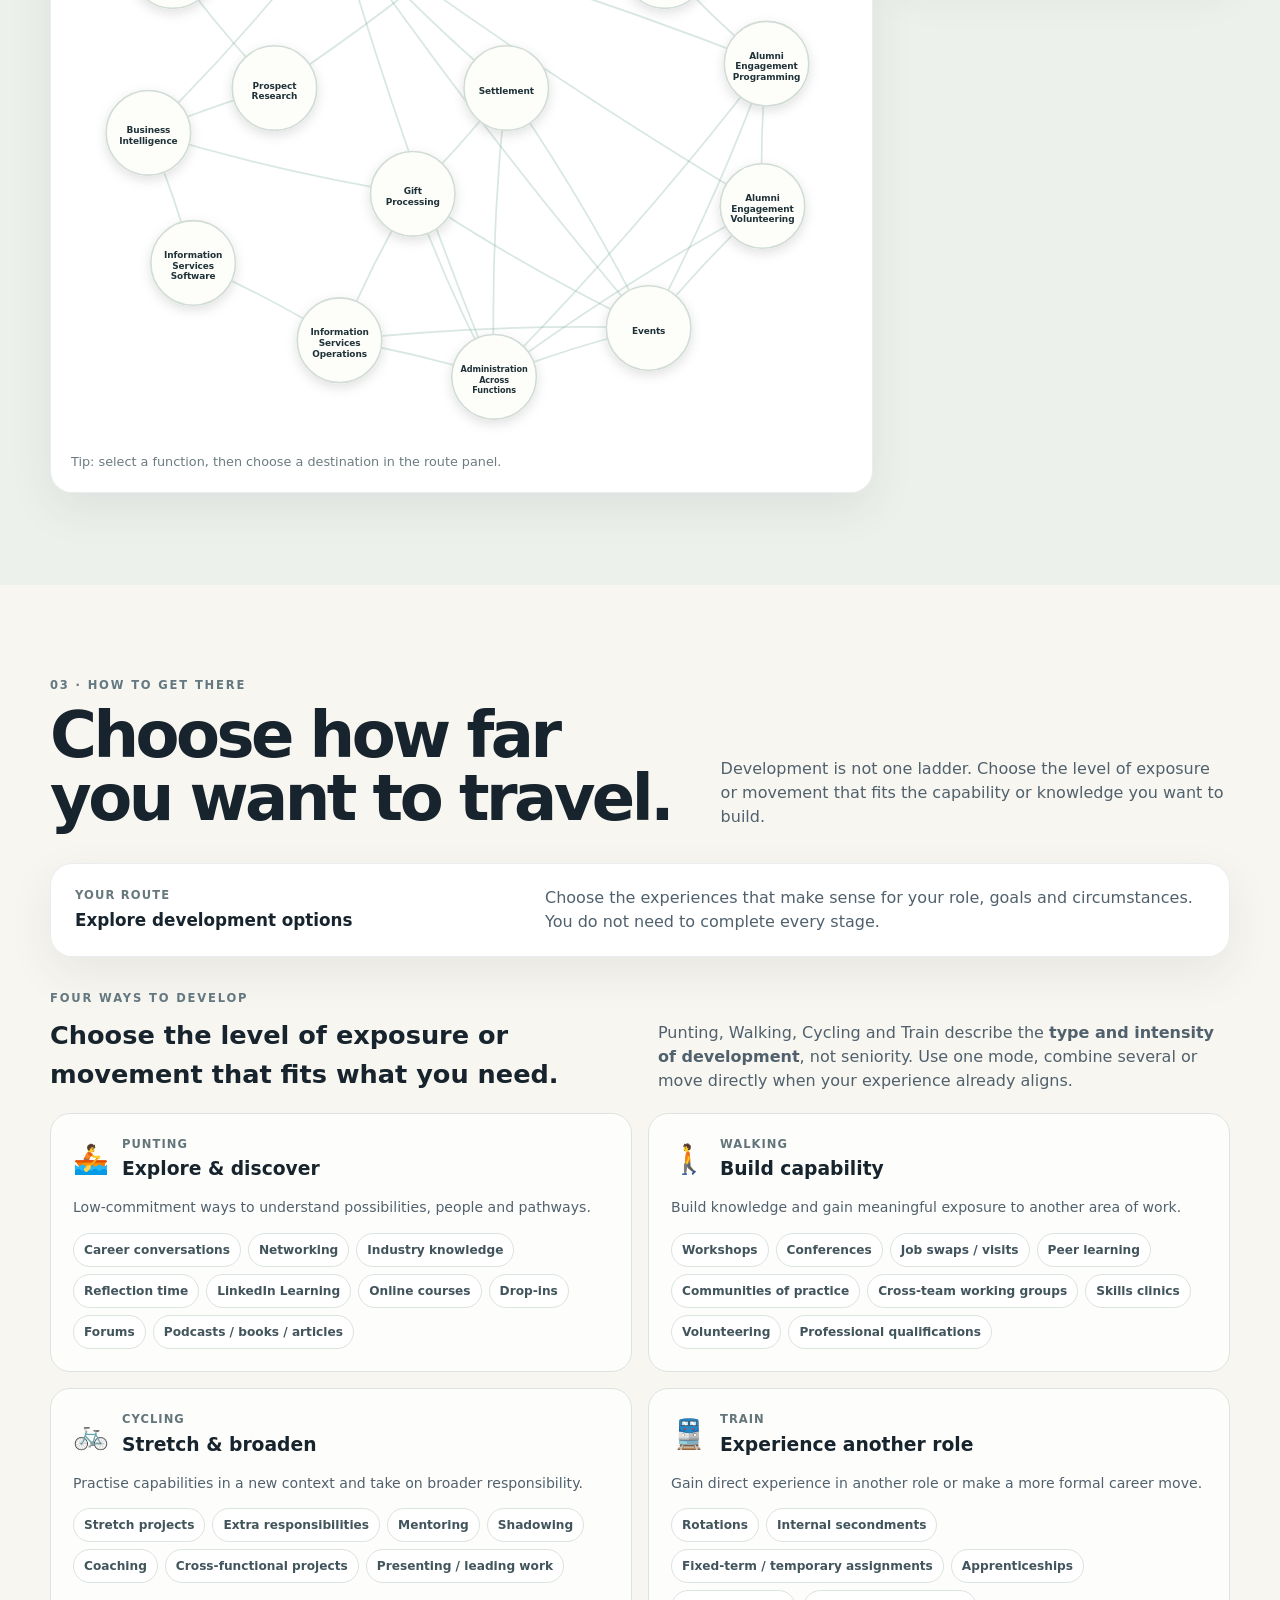
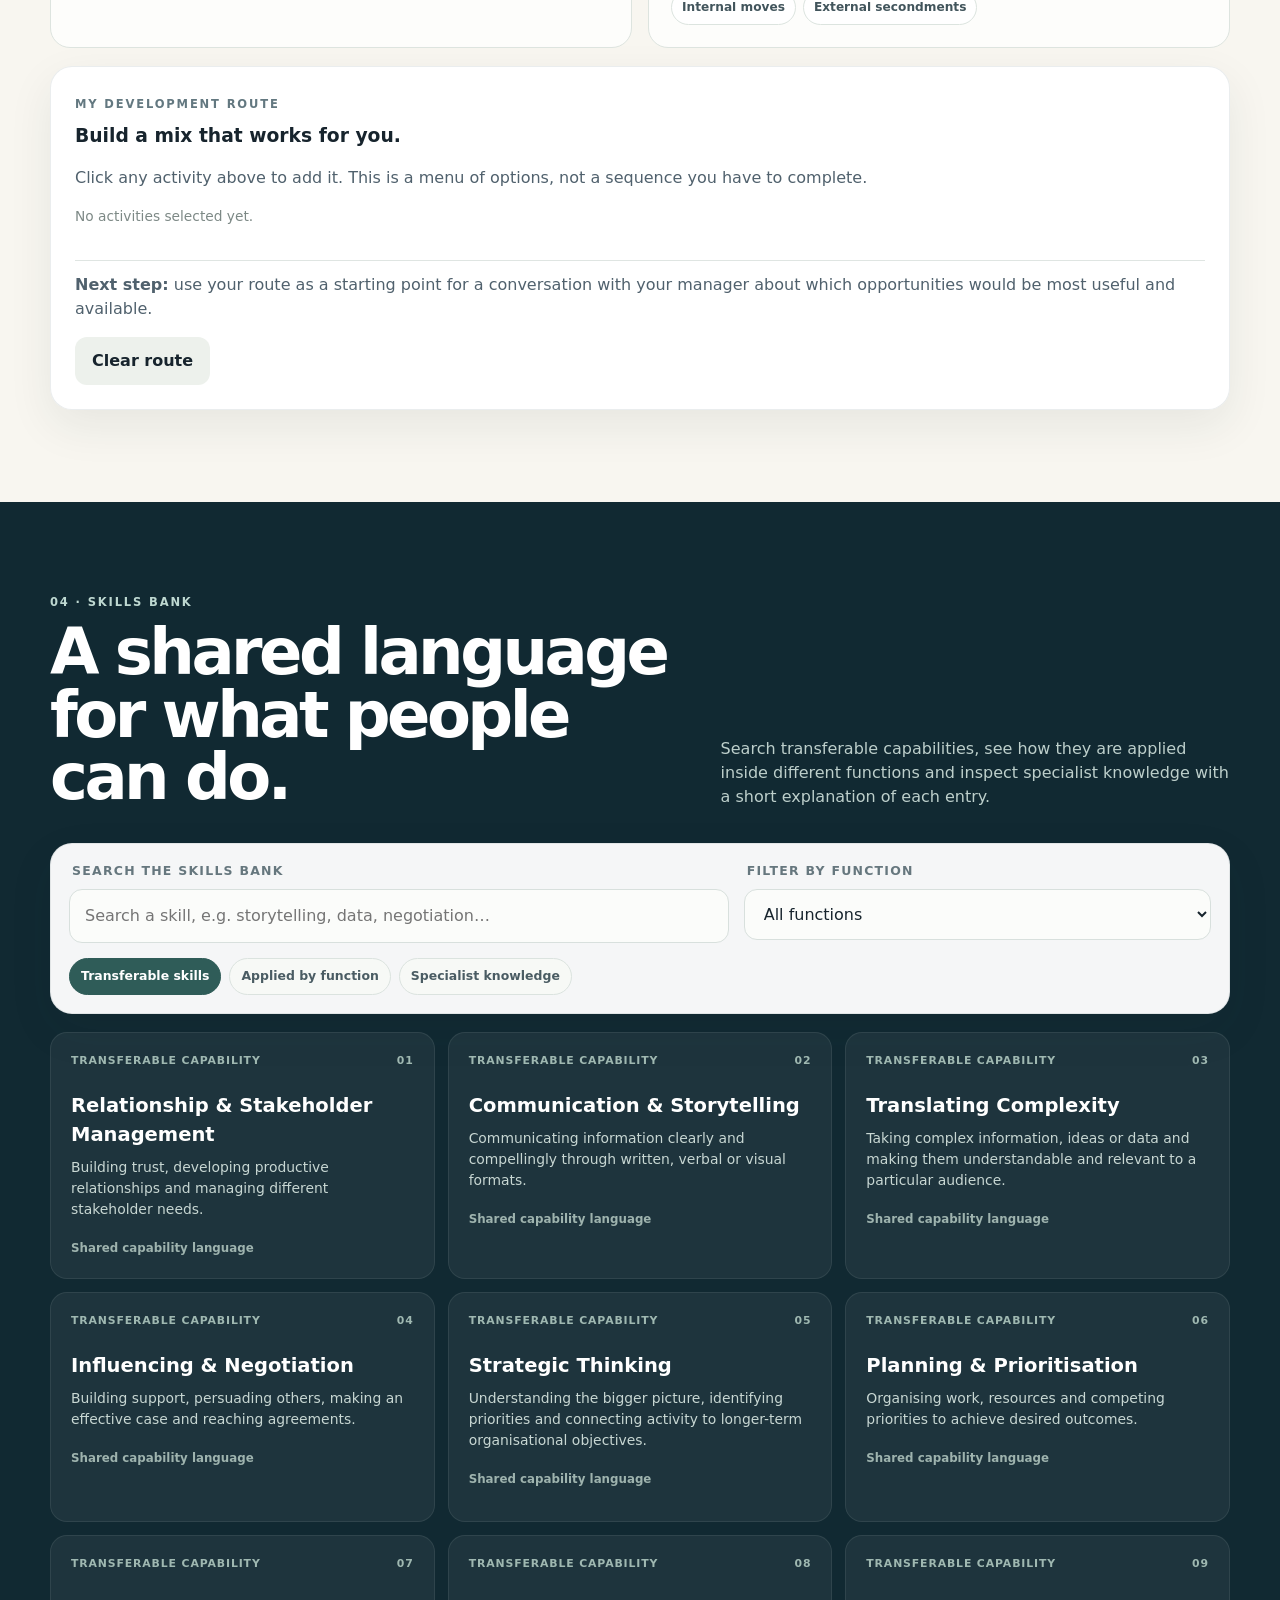
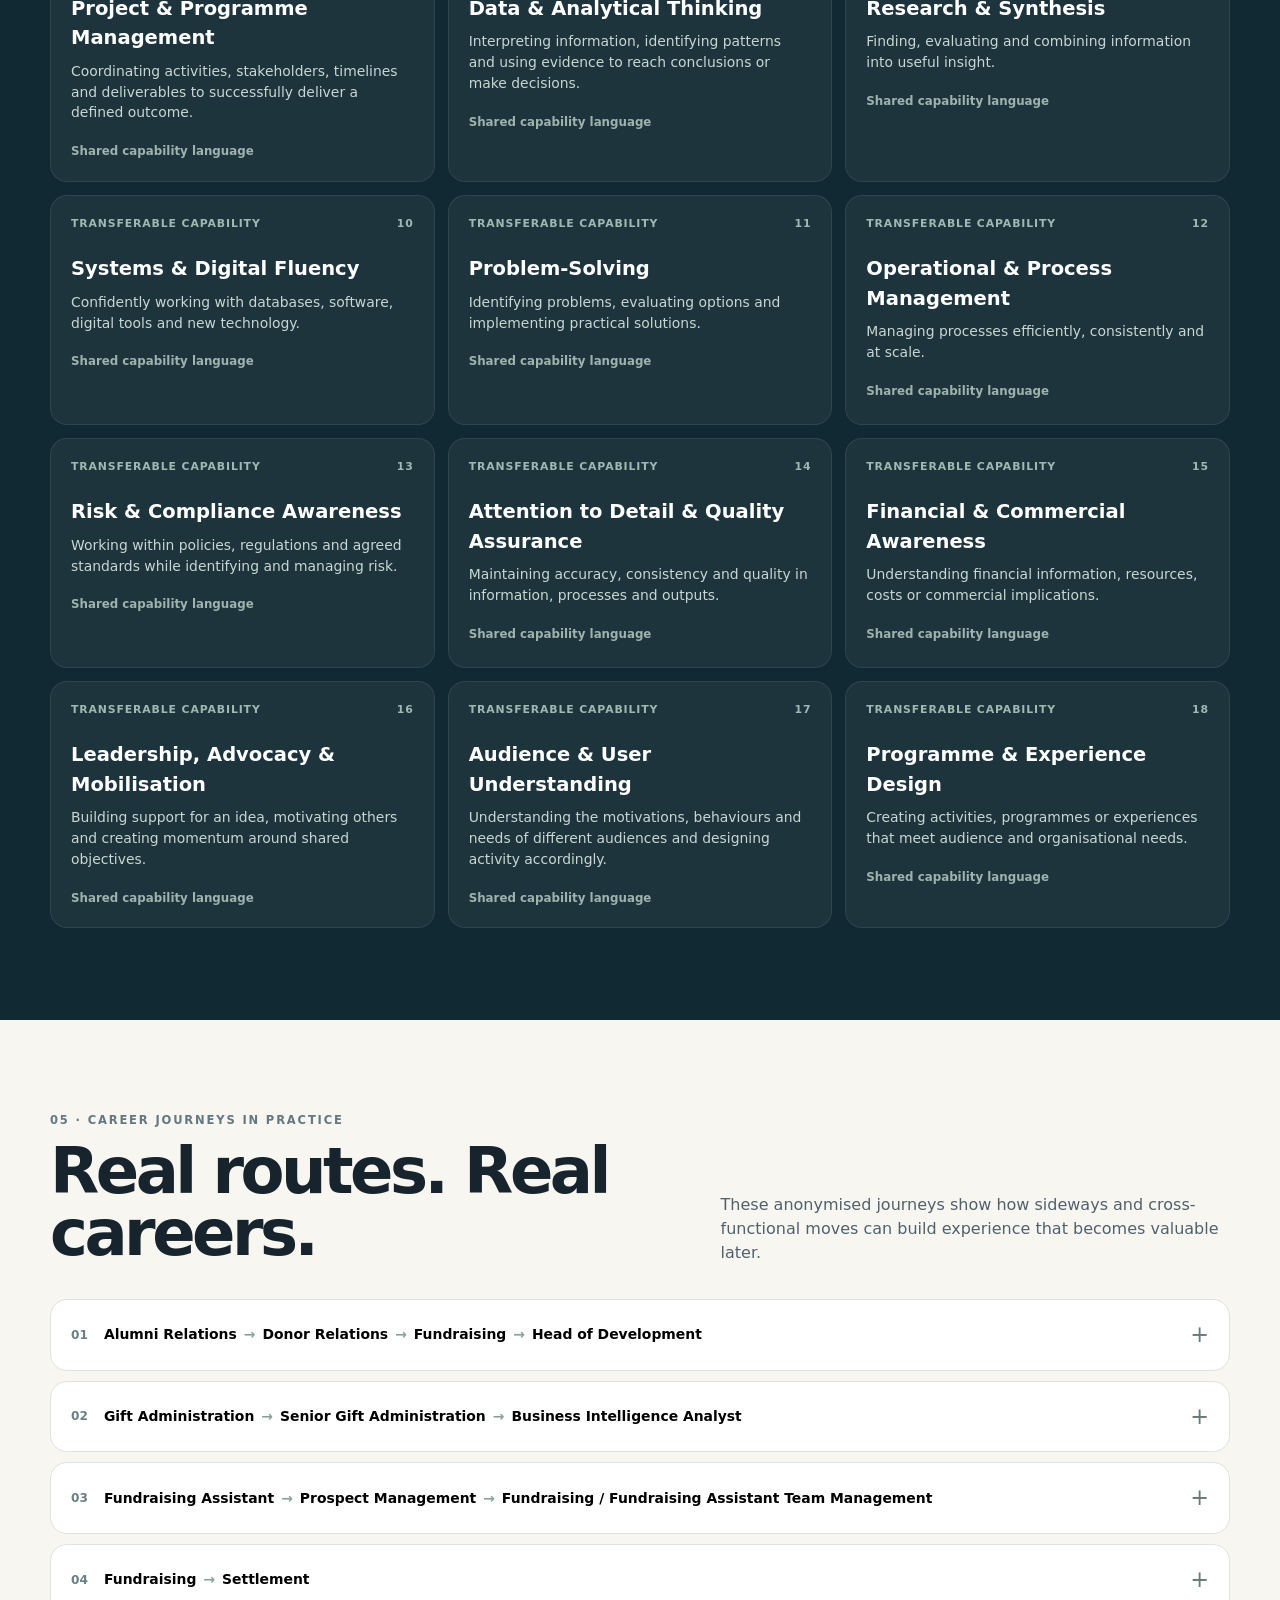
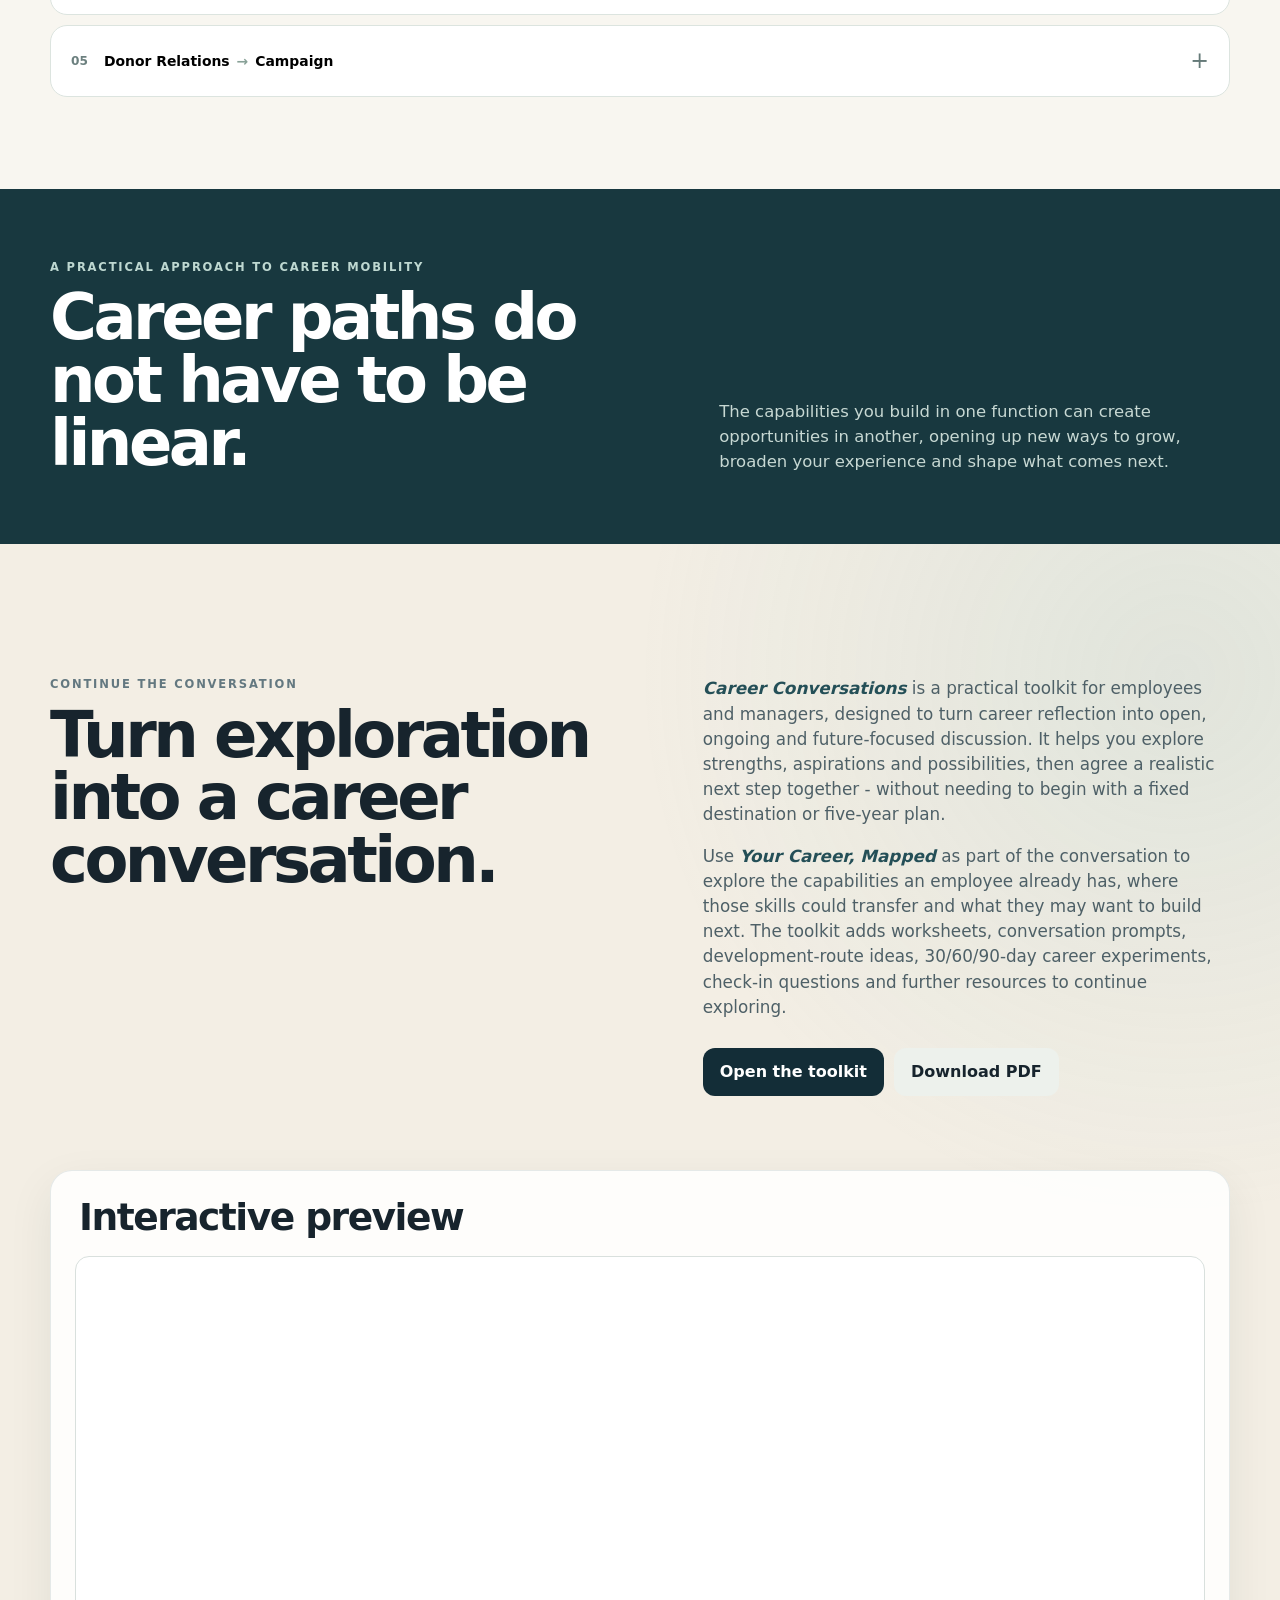
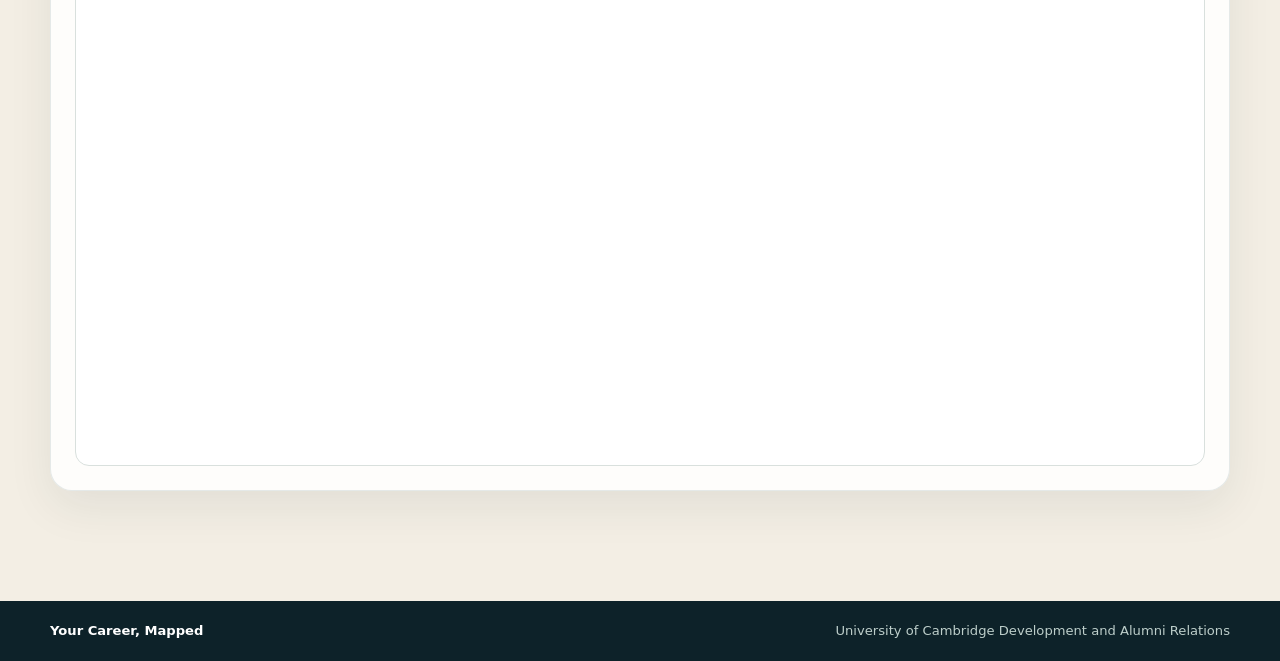
==== commit 632ede95: "Add files via upload" ====
--- a/index.html
+++ b/index.html
@@ -385,9 +385,11 @@
     <section class="career-conversations" id="career-conversations">
       <div class="shell">
         <div class="career-conversations__intro">
-          <div class="career-conversations__copy">
+          <div class="career-conversations__heading">
             <div class="eyebrow eyebrow--dark">Continue the conversation</div>
             <h2>Turn exploration into a career conversation.</h2>
+          </div>
+          <div class="career-conversations__copy">
             <p>
               <em>Career Conversations</em> is a practical toolkit for employees and managers,
               designed to turn career reflection into open, ongoing and future-focused discussion.
@@ -405,49 +407,17 @@
               <a class="btn btn--ghost" href="career-conversations.pdf" download>Download PDF</a>
             </div>
           </div>
-
-          <div class="career-conversations__highlights" aria-label="What the Career Conversations toolkit includes">
-            <article>
-              <span>01</span>
-              <div>
-                <h3>Prepare and reflect</h3>
-                <p>Career Compass, preference prompts and questions for employees and managers.</p>
-              </div>
-            </article>
-            <article>
-              <span>02</span>
-              <div>
-                <h3>Explore together</h3>
-                <p>Use the career map to discuss strengths, transferable capabilities and possibilities.</p>
-              </div>
-            </article>
-            <article>
-              <span>03</span>
-              <div>
-                <h3>Experiment and check in</h3>
-                <p>Agree a practical next step, revisit what was learned and explore useful resources.</p>
-              </div>
-            </article>
-          </div>
         </div>
 
         <div class="toolkit-embed">
           <div class="toolkit-embed__heading">
-            <div>
-              <div class="eyebrow eyebrow--dark">Interactive preview</div>
-              <h3>Career Conversations toolkit</h3>
-            </div>
-            <a href="career-conversations.pdf" target="_blank" rel="noopener">View full screen <span aria-hidden="true">↗</span></a>
+            <h3>Interactive preview</h3>
           </div>
           <iframe
             src="career-conversations.pdf#view=FitH&amp;toolbar=1"
             title="Career Conversations toolkit by Mercedes van Niekerk"
             loading="lazy"
           ></iframe>
-          <p class="toolkit-embed__fallback">
-            If the preview does not appear in your browser,
-            <a href="career-conversations.pdf" target="_blank" rel="noopener">open the PDF directly</a>.
-          </p>
         </div>
       </div>
     </section>
--- a/styles.css
+++ b/styles.css
@@ -108,8 +108,9 @@
 }
 .hero__creator span::before { content: "·"; margin-right: 10px; color: #8fb7aa; }
 .hero__video-wrap {
-  width: min(100%, 1040px);
-  margin: 30px 0 24px;
+  width: 100%;
+  aspect-ratio: 7 / 3;
+  margin: 36px 0 26px;
   overflow: hidden;
   border: 1px solid rgba(255,255,255,.18);
   border-radius: 18px;
@@ -119,7 +120,7 @@
 .hero__video {
   display: block;
   width: 100%;
-  height: auto;
+  height: 100%;
   aspect-ratio: 7 / 3;
   object-fit: cover;
   object-position: center;
@@ -564,29 +565,29 @@
 .closing-panel p { margin: 0; color: #c7d8d3; font-size: 1.03rem; }
 
 .career-conversations {
-  padding: 92px 0;
+  padding: 132px 0 110px;
   background:
     radial-gradient(circle at 92% 8%, rgba(111,169,170,.14), transparent 28%),
     #f3eee4;
 }
 .career-conversations__intro {
   display: grid;
-  grid-template-columns: 1.15fr .85fr;
-  gap: 54px;
+  grid-template-columns: 1.05fr .95fr;
+  gap: 70px;
   align-items: start;
 }
-.career-conversations__copy h2 {
-  margin: 10px 0 24px;
+.career-conversations__heading h2 {
+  margin: 10px 0 0;
   max-width: 760px;
-  font-size: clamp(2.35rem, 5vw, 4.5rem);
+  font-size: clamp(2.4rem, 5vw, 4.5rem);
   line-height: .98;
   letter-spacing: -.055em;
 }
 .career-conversations__copy p {
-  max-width: 760px;
+  max-width: 620px;
   margin: 0 0 16px;
   color: #4e6067;
-  font-size: 1.02rem;
+  font-size: 1.05rem;
 }
 .career-conversations__copy em { color: #244f57; font-weight: 750; }
 .career-conversations__actions {
@@ -596,45 +597,9 @@
   margin-top: 28px;
 }
 .career-conversations__actions a { text-decoration: none; }
-.career-conversations__highlights {
-  display: grid;
-  gap: 12px;
-  padding-top: 28px;
-}
-.career-conversations__highlights article {
-  display: grid;
-  grid-template-columns: auto 1fr;
-  gap: 15px;
-  padding: 18px;
-  border: 1px solid rgba(30,71,77,.11);
-  border-radius: 16px;
-  background: rgba(255,255,255,.72);
-  box-shadow: 0 10px 30px rgba(35,72,77,.05);
-}
-.career-conversations__highlights article > span {
-  display: grid;
-  place-items: center;
-  width: 38px;
-  height: 38px;
-  border-radius: 50%;
-  background: #6fa9aa;
-  color: #fff;
-  font-size: .73rem;
-  font-weight: 850;
-  letter-spacing: .06em;
-}
-.career-conversations__highlights h3 {
-  margin: 0 0 5px;
-  font-size: 1rem;
-}
-.career-conversations__highlights p {
-  margin: 0;
-  color: #607176;
-  font-size: .88rem;
-}
 .toolkit-embed {
-  margin-top: 50px;
-  padding: 20px;
+  margin-top: 74px;
+  padding: 24px;
   border: 1px solid rgba(30,71,77,.11);
   border-radius: 22px;
   background: rgba(255,255,255,.86);
@@ -642,38 +607,26 @@
 }
 .toolkit-embed__heading {
   display: flex;
-  justify-content: space-between;
+  justify-content: flex-start;
   align-items: end;
   gap: 20px;
-  padding: 4px 4px 17px;
+  padding: 4px 4px 20px;
 }
 .toolkit-embed__heading h3 {
-  margin: 5px 0 0;
-  font-size: clamp(1.35rem, 2.5vw, 2rem);
-  letter-spacing: -.03em;
-}
-.toolkit-embed__heading > a {
-  color: #315f62;
-  font-size: .9rem;
-  font-weight: 750;
-  text-decoration: none;
-}
-.toolkit-embed__heading > a:hover { text-decoration: underline; }
+  margin: 0;
+  font-size: clamp(1.65rem, 3vw, 2.35rem);
+  line-height: 1;
+  letter-spacing: -.04em;
+}
 .toolkit-embed iframe {
   display: block;
   width: 100%;
-  height: min(76vh, 760px);
-  min-height: 560px;
+  height: min(90vh, 920px);
+  min-height: 720px;
   border: 1px solid #d9e0dd;
   border-radius: 14px;
   background: #fff;
 }
-.toolkit-embed__fallback {
-  margin: 12px 4px 0;
-  color: #66777c;
-  font-size: .82rem;
-}
-.toolkit-embed__fallback a { color: #315f62; font-weight: 750; }
 
 .footer { background: #0d2229; color: #bdceca; padding: 20px 0; }
 .footer__inner { display: flex; justify-content: space-between; gap: 20px; font-size: .82rem; }
@@ -686,9 +639,8 @@
   .route-detail { position: static; max-height: none; }
   #careerMap { min-height: 540px; }
   .skills-bank-grid { grid-template-columns: repeat(2, 1fr); }
-  .career-conversations__intro { grid-template-columns: 1fr; gap: 14px; }
-  .career-conversations__highlights { grid-template-columns: repeat(3, 1fr); }
-  .career-conversations__highlights article { grid-template-columns: 1fr; }
+  .career-conversations__intro { grid-template-columns: 1fr; gap: 30px; }
+  .career-conversations__copy p { max-width: 760px; }
 }
 
 @media (max-width: 760px) {
@@ -718,14 +670,12 @@
   .journey__body { padding-left: 20px; }
   .journey__route { font-size: .78rem; }
   .value-callout { grid-template-columns: 1fr; gap: 5px; }
-  .career-conversations { padding: 68px 0; }
-  .career-conversations__highlights { grid-template-columns: 1fr; }
-  .career-conversations__highlights article { grid-template-columns: auto 1fr; }
+  .career-conversations { padding: 90px 0 72px; }
   .career-conversations__actions { flex-direction: column; }
   .career-conversations__actions .btn { width: 100%; text-align: center; }
-  .toolkit-embed { margin-top: 34px; padding: 12px; border-radius: 16px; }
+  .toolkit-embed { margin-top: 48px; padding: 12px; border-radius: 16px; }
   .toolkit-embed__heading { align-items: flex-start; flex-direction: column; gap: 8px; }
-  .toolkit-embed iframe { height: 520px; min-height: 0; border-radius: 10px; }
+  .toolkit-embed iframe { height: 620px; min-height: 0; border-radius: 10px; }
   .footer__inner { flex-direction: column; gap: 5px; }
 }
 
